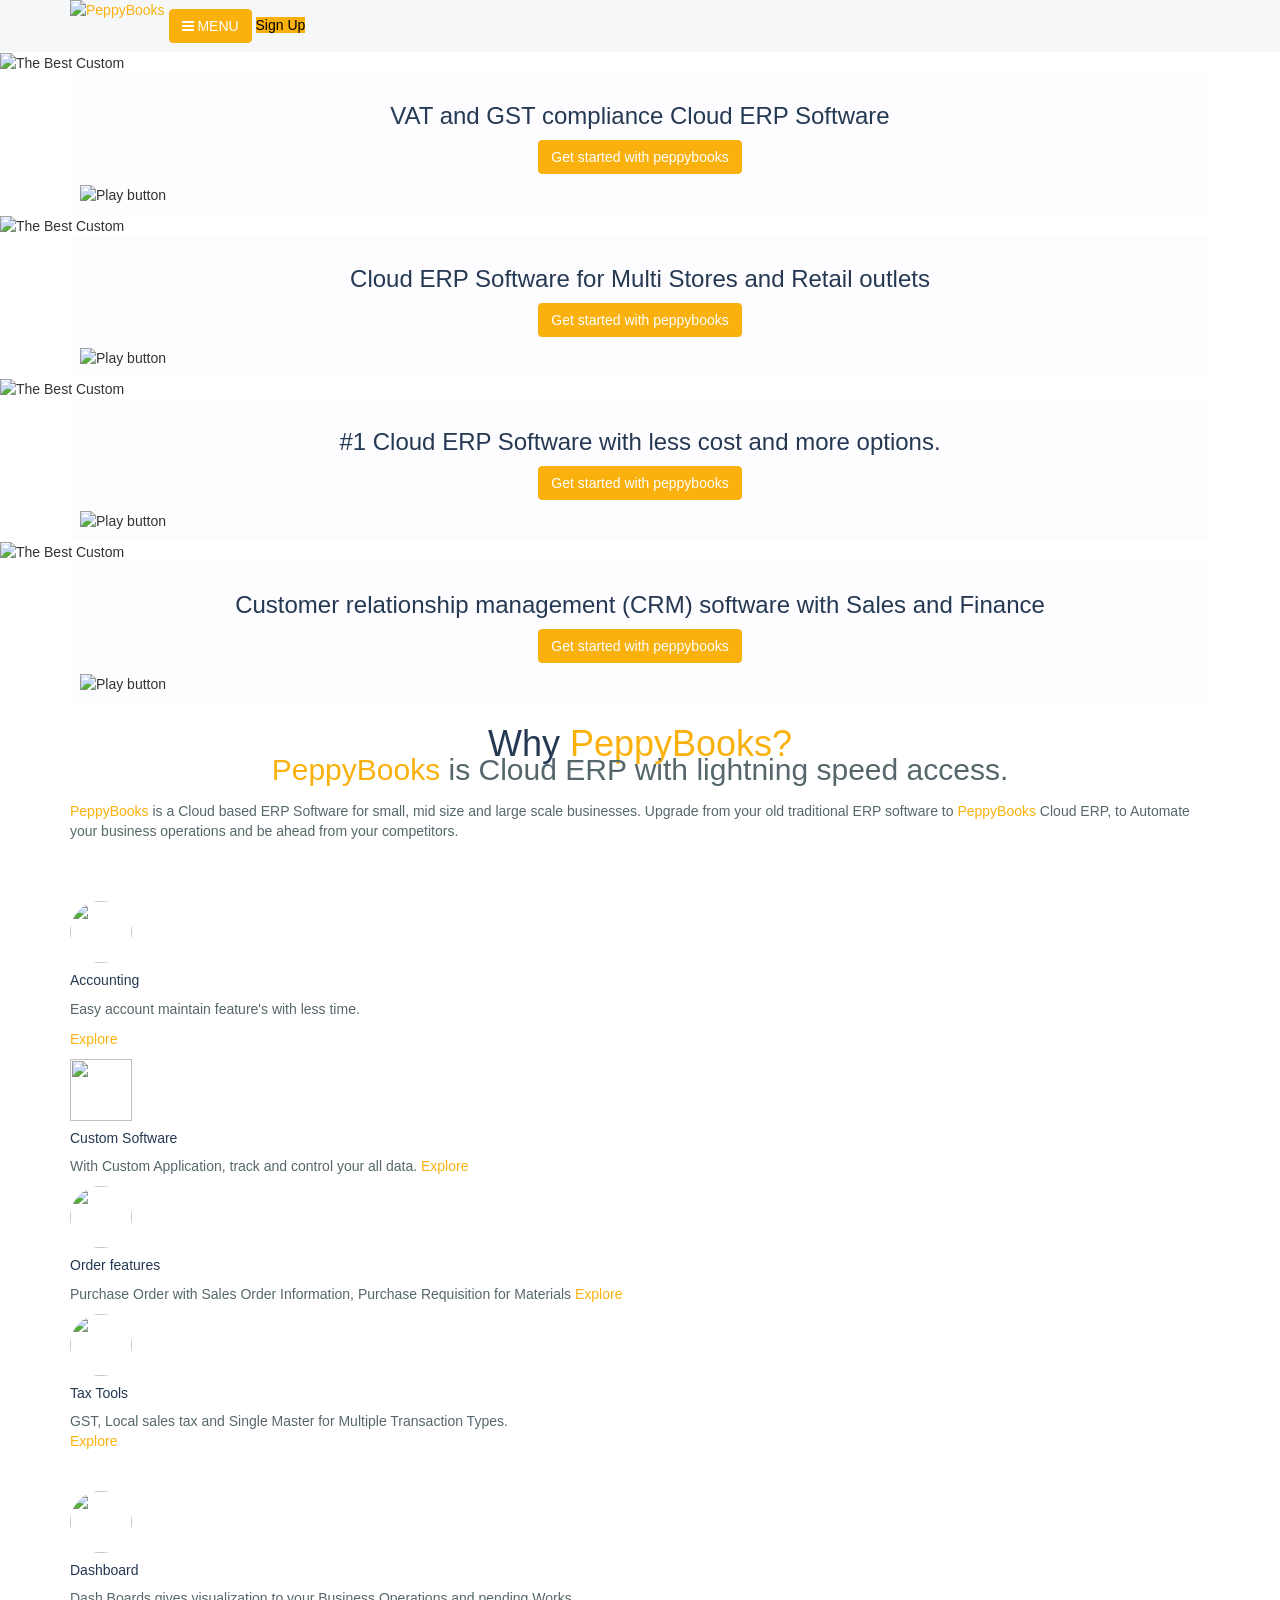
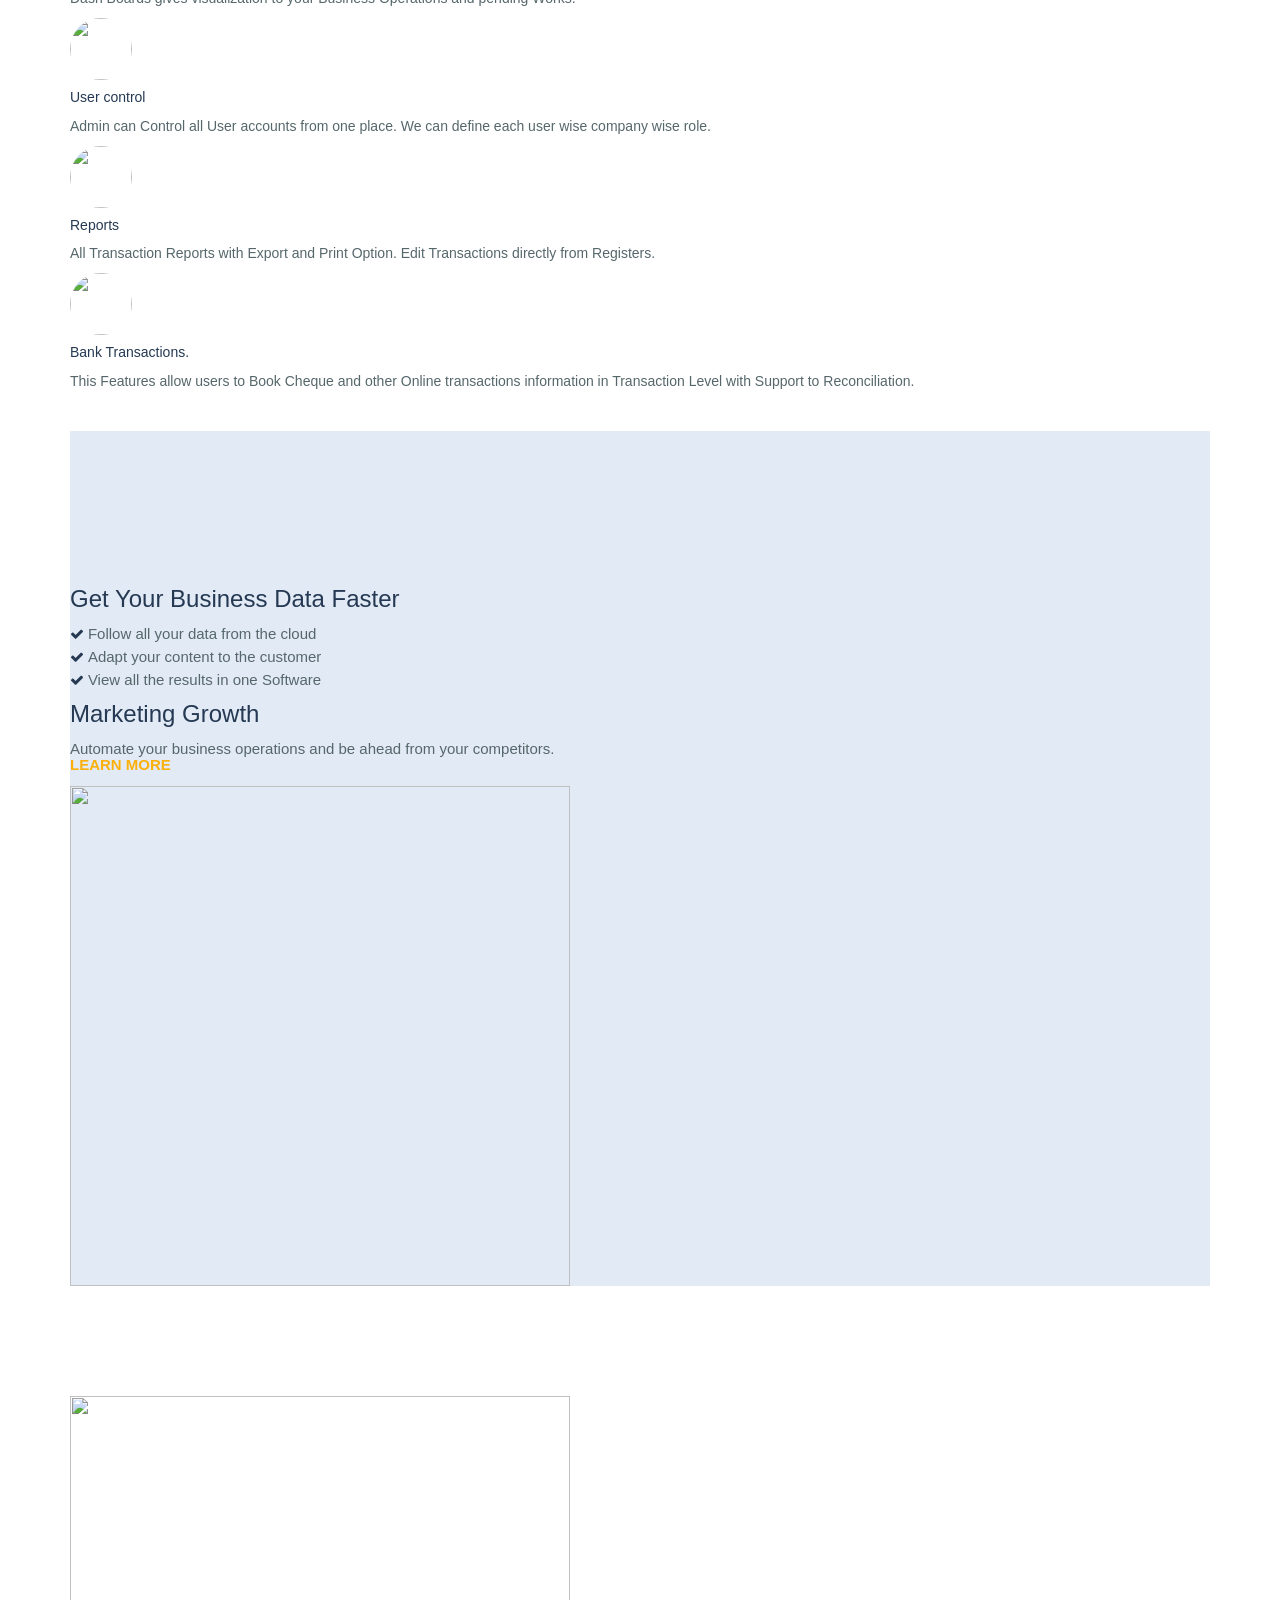
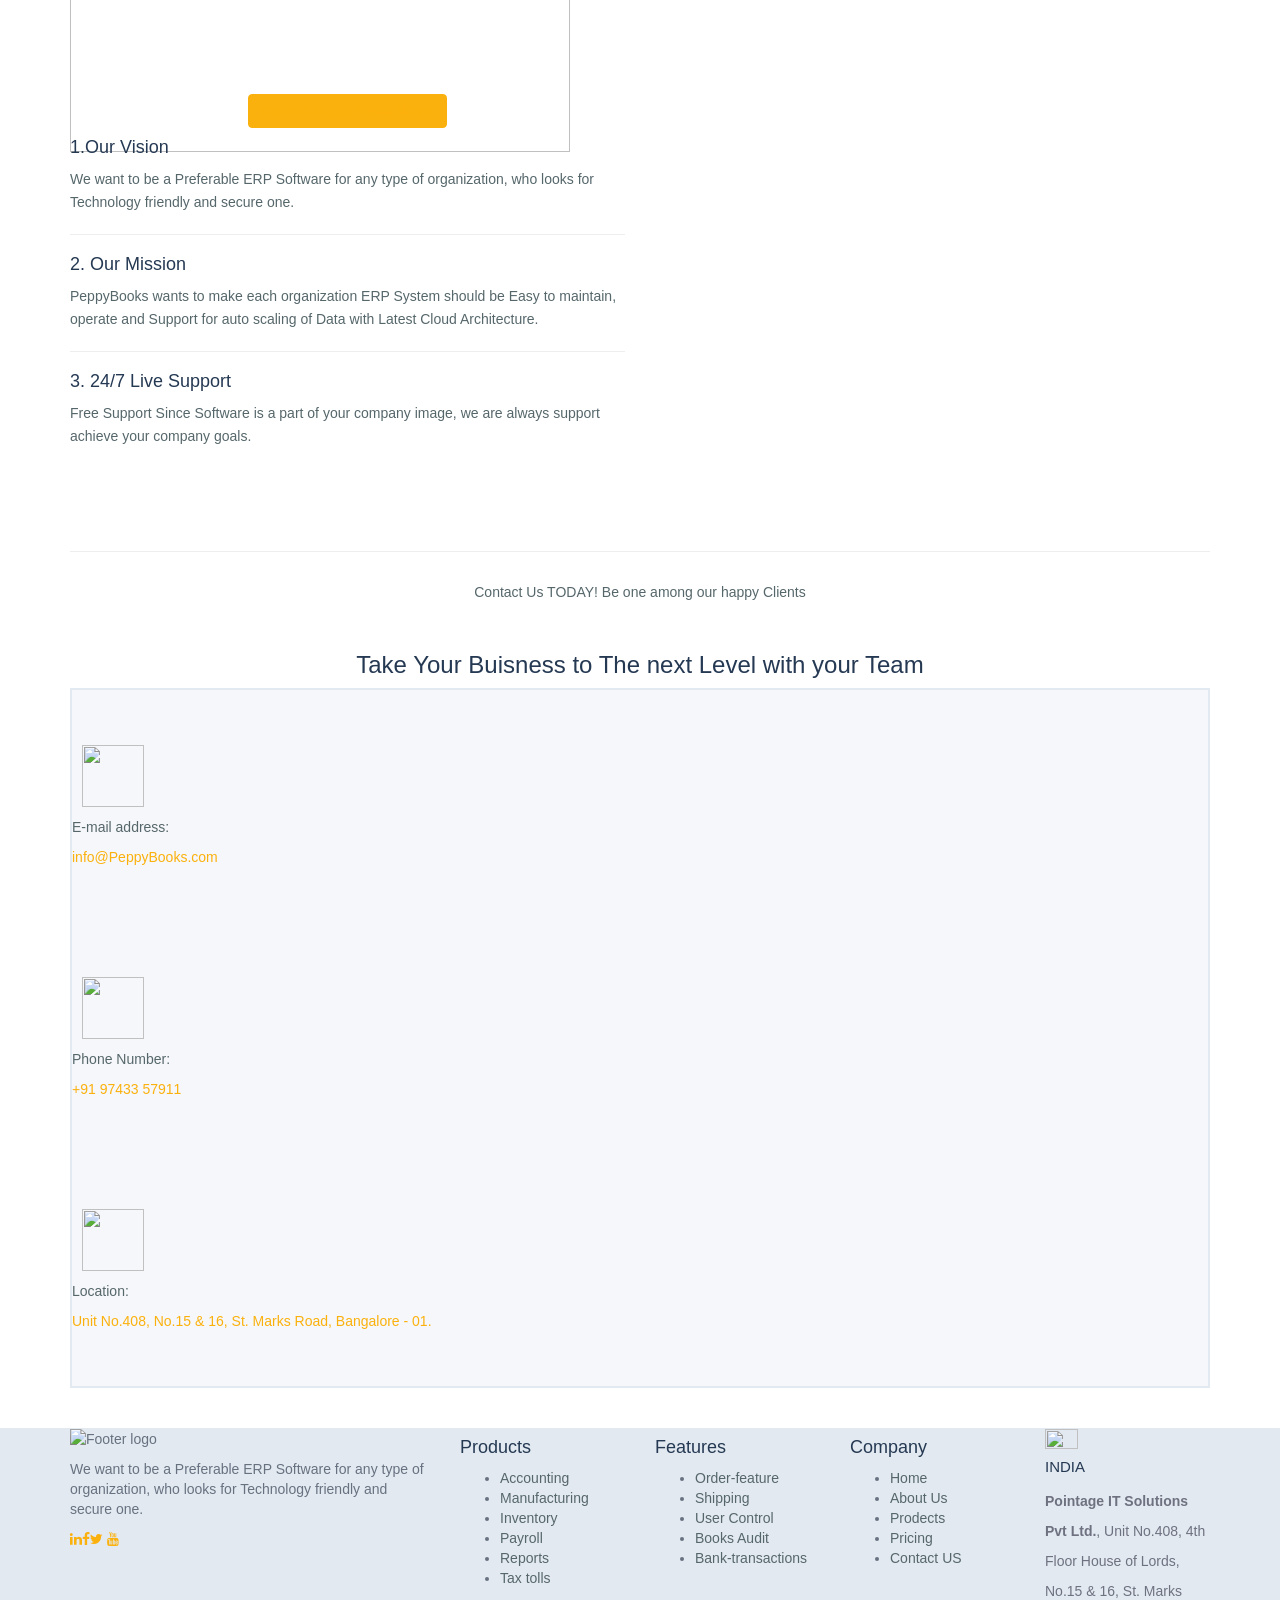
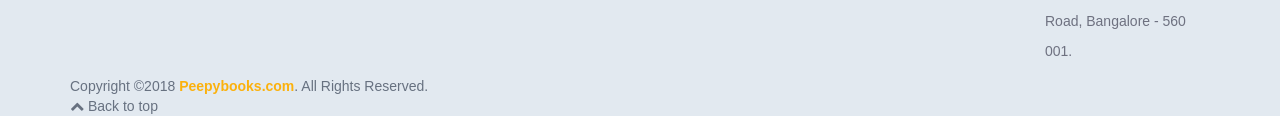
==== index.html @ 66d84907 "Add files via upload" ====
<!DOCTYPE html>
<html lang="en-US" class="no-js">
   <head>
      <meta charset="UTF-8" />
      <meta name="viewport" content="width=device-width, initial-scale=1.0" />
      <title>Cloud ERP|Online ERP</title>


  <link rel="stylesheet" href="https://maxcdn.bootstrapcdn.com/bootstrap/3.3.7/css/bootstrap.min.css">
  <script src="https://ajax.googleapis.com/ajax/libs/jquery/3.3.1/jquery.min.js"></script>
  <script src="https://maxcdn.bootstrapcdn.com/bootstrap/3.3.7/js/bootstrap.min.js"></script>
      <link rel="shortcut icon" type="image/png" href="assets/imagess/logo.png" />
      <link rel="canonical" href="index.html" />
      <link rel='stylesheet' id='siteorigin-panels-front-css' href='assets/css/front-flex737b.css?ver=2.5.15' type='text/css' media='all' />
      <link rel='stylesheet' id='woocommerce-layout-css' href='assets/css/woocommerce-layoute1e3.css?ver=3.2.4' type='text/css' media='all' />
      <link rel='stylesheet' id='woocommerce-smallscreen-css' href='assets/css/woocommerce-smallscreene1e3.css?ver=3.2.4' type='text/css' media='only screen and (max-width: 768px)' />
      <link rel='stylesheet' href='https://maxcdn.bootstrapcdn.com/font-awesome/4.7.0/css/font-awesome.min.css' type='text/css' media='all' />
      <link rel='stylesheet' id='woocommerce-general-css' href='assets/css/woocommercee1e3.css?ver=3.2.4' type='text/css' media='all' />
      <link rel='stylesheet' id='PeppyBooks-woocommerce-css' href='assets/css/woocommerce.min2fca.css?ver=1.4.0' type='text/css' media='all' />
      <link rel='stylesheet' id='PeppyBooks-theme-css' href='assets/css/theme.min2fca.css?ver=1.4.0' type='text/css' media='all' />
      <style id='PeppyBooks-theme-inline-css' type='text/css'>
         /* WP Customizer start */
         .header .featured-button {
         background-color: #fbb10d;
         }
         .header .featured-button:focus,
         .header .featured-button:hover {
         background-color: #b2b7bb;
         }
         @media (max-width: 991px) {
         .main-navigation,
         .main-navigation .dropdown-toggle {
         background: #FBB10D;
         }
         }
         @media (max-width: 991px) {
         .main-navigation a,
         .main-navigation .dropdown-toggle {
         border-color: #135aa0;
         }
         }
         @media (max-width: 991px) {
         .main-navigation a,
         .main-navigation .dropdown-toggle {
         color: #ffffff;
         }
         }
         @media (max-width: 991px) {
         .main-navigation .menu-item:focus > a,
         .main-navigation .menu-item:hover > a {
         color: #ffffff;
         }
         }
         @media (max-width: 991px) {
         .main-navigation .sub-menu a,
         .main-navigation .sub-menu .dropdown-toggle,
         .main-navigation .dropdown-toggle--open {
         background-color: #1562ae;
         }
         }
         @media (max-width: 991px) {
         .main-navigation .sub-menu a,
         .main-navigation .sub-menu .dropdown-toggle {
         border-color: #125393;
         }
         }
         @media (max-width: 991px) {
         .main-navigation .sub-menu .menu-item > a,
         .main-navigation .sub-menu .dropdown-toggle {
         color: #ffffff;
         }
         }
         @media (max-width: 991px) {
         .main-navigation .sub-menu .menu-item:hover > a,
         .main-navigation .sub-menu .menu-item:focus > a {
         color: #ffffff;
         }
         }
         @media (min-width: 992px) {
         .main-navigation a,
         .main-navigation a::before {
         color: #253953;
         }
         }
         @media (min-width: 992px) {
         .main-navigation .menu-item:focus > a,
         .main-navigation .menu-item:hover > a,
         .main-navigation > .menu-item-has-children:focus > a::before,
         .main-navigation > .menu-item-has-children:hover > a::before,
         .main-navigation > .menu-item-has-children > a:focus::before,
         .main-navigation a:focus {
         color: #FBB10D;
         }
         }
         @media (min-width: 992px) {
         .main-navigation a::after {
         background-color: #FBB10D;
         }
         }
         @media (min-width: 992px) {
         .main-navigation > .current-menu-item > a,
         .main-navigation > .current-menu-ancestor > a,
         .main-navigation > .current-menu-item:focus > a,
         .main-navigation > .current-menu-item:hover > a,
         .main-navigation > .current-menu-ancestor:focus > a,
         .main-navigation > .current-menu-ancestor:hover > a,
         .main-navigation > .menu-item-has-children.current-menu-item > a::before,
         .main-navigation > .menu-item-has-children.current-menu-ancestor > a::before {
         color: #FBB10D;
         }
         }
         @media (min-width: 992px) {
         .main-navigation > .current-menu-item > a::after {
         background-color: #FBB10D;
         }
         }
         @media (min-width: 992px) {
         .main-navigation .sub-menu a {
         background-color: #FBB10D;
         }
         }
         @media (min-width: 992px) {
         .main-navigation .sub-menu .menu-item > a:hover {
         background-color: #b2b7bb;
         }
         }
         @media (min-width: 992px) {
         .main-navigation .menu-item::after {
         border-bottom-color: #FBB10D;
         }
         }
         @media (min-width: 992px) {
         .main-navigation .sub-menu a {
         border-bottom-color: #FBB10D;
         }
         }
         @media (min-width: 992px) {
         .main-navigation .sub-menu .menu-item > a,
         .main-navigation .sub-menu .menu-item > a:hover,
         .main-navigation .sub-menu .menu-item-has-children > a::before {
         color: #ffffff;
         }
         }
         .page-header__title {
         color: #b8c1cb;
         }
         .header__container {
         background-color: #e2e9f0;
         }
         .header__container {
         background-image: url();
         }
         .header__container {
         background-repeat: repeat;
         }
         .header__container {
         background-position-x: center;
         }
         .header__container {
         background-position-y: center;
         }
         .header__container {
         background-attachment: scroll;
         }
         .header .featured-button__subtitle{color:#000;}
         .breadcrumbs {
         color: #253953;
         }
         .breadcrumbs a:focus,
         .breadcrumbs a:hover {
         color: #253953;
         }
         .breadcrumbs .current-item {
         color: #253953;
         }
         .content-area,
         icon-box__title {
         color: #56676b;
         }
         .opening-time__item--less-important {
         color: #71888d;
         }
         h1,
         h2,
         h3,
         h4,
         h5,
         h6,
         .icon-box-extended__title,
         .post-navigation__title,
         .icon-box__subtitle,
         .step__title,
         .number-counter__number,
         .pricing-package__title,
         .pricing-package__price,
         .testimonial__author,
         .accordion__panel .panel-title a.collapsed,
         .accordion__panel .panel-title a,
         .accordion .more-link,
         .page-box__title a,
         .person-profile__name,
         .person-profile__name a,
         .latest-news--more-news,
         body.woocommerce-page ul.products li.product .woocommerce-loop-product__title,
         body.woocommerce-page ul.products li.product h3,
         .woocommerce ul.products li.product .woocommerce-loop-product__title,
         .woocommerce ul.products li.product h3,
         body.woocommerce-page .entry-summary .entry-title,
         body.woocommerce-page ul.products li.product .price,
         .woocommerce ul.products li.product .price,
         body.woocommerce-page div.product p.price {
         color: #253953;
         }
         .icon-box-extended .fa,
         .pricing-package--featured .pricing-package__title,
         .page-box__title a:focus,
         .page-box__title a:hover,
         .person-profile__name a:focus,
         .person-profile__name a:hover,
         .latest-news--inline:focus .latest-news__title,
         .latest-news--inline:hover .latest-news__title,
         .latest-news--more-news:focus,
         .latest-news--more-news:hover,
         .pagination .current,
         .pagination .page-numbers:focus,
         .pagination .page-numbers:hover,
         .widget_archive a:focus,
         .widget_archive a:hover,
         .widget_archive a:hover:active,
         .widget_pages a:focus,
         .widget_pages a:hover,
         .widget_pages a:hover:active,
         .widget_categories a:focus,
         .widget_categories a:hover,
         .widget_categories a:hover:active,
         .widget_meta a:focus,
         .widget_meta a:hover,
         .widget_meta a:hover:active,
         .widget_recent_comments a:focus,
         .widget_recent_comments a:hover,
         .widget_recent_comments a:hover:active,
         .widget_recent_entries a:focus,
         .widget_recent_entries a:hover,
         .widget_recent_entries a:hover:active,
         .widget_rss a:focus,
         .widget_rss a:hover,
         .widget_rss a:hover:active,
         .widget_tag_cloud a,
         .footer-top a:focus,
         .footer-top a:hover,
         .footer-top .widget_nav_menu .menu a:focus,
         .footer-top .widget_nav_menu .menu a:hover,
         .footer-top .icon-container .fa,
         a.icon-box:focus .fa,
         a.icon-box:hover .fa,
         
         .gp-user .path1::before,
         .gp-worldwide-1 .path1::before,
         .gp-wristwatch .path1::before,
         body.woocommerce-page ul.products li.product a:hover img,
         .woocommerce ul.products li.product a:hover img,
         body.woocommerce-page .star-rating,
         .woocommerce .star-rating,
         body.woocommerce-page nav.woocommerce-pagination ul li span.current,
         body.woocommerce-page nav.woocommerce-pagination ul li a:focus,
         body.woocommerce-page nav.woocommerce-pagination ul li a:hover,
         body.woocommerce-page ul.product_list_widget .amount,
         .woocommerce.widget_shopping_cart .total .amount,
         body.woocommerce-page div.product .woocommerce-tabs ul.tabs li.active a,
         body.woocommerce-page div.product .woocommerce-tabs ul.tabs li:hover a {
         color: #FBB10D;
         }
         .footer-top .icon-container:focus .fa,
         .footer-top .icon-container:hover .fa {
         color: #FBB10D;
         }
         .page-box__title a:active:hover,
         .person-profile__name a:active:hover,
         .latest-news--more-news:active:hover,
         .footer-top a:active:hover {
         color: #115292;
         }
         .btn-primary,
         .PeppyBooks-table thead th,
         .number-counter__bar--progress,
         .number-counter__bar--progress::after,
         .pricing-package--featured .pricing-package__label,
         .widget_calendar caption,
         .search-box,
         .pagination .page-numbers::after,
         .widget_tag_cloud a:focus,
         .widget_tag_cloud a:hover,
         body.woocommerce-page .widget_price_filter .ui-slider .ui-slider-handle,
         body.woocommerce-page .widget_price_filter .ui-slider .ui-slider-range,
         body.woocommerce-page #review_form #respond input#submit,
         body.woocommerce-page div.product form.cart .button.single_add_to_cart_button,
         body.woocommerce-page .woocommerce-error a.button,
         body.woocommerce-page .woocommerce-info a.button,
         body.woocommerce-page .woocommerce-message a.button,
         .woocommerce button.button.alt:disabled,
         .woocommerce button.button.alt:disabled:hover,
         .woocommerce button.button.alt:disabled[disabled],
         .woocommerce button.button.alt:disabled[disabled]:hover,
         .woocommerce-cart .wc-proceed-to-checkout a.checkout-button,
         body.woocommerce-page #payment #place_order,
         body.woocommerce-page a.button,
         body.woocommerce-page input.button,
         body.woocommerce-page input.button.alt,
         body.woocommerce-page button.button,
         body.woocommerce-page .widget_product_search .search-field + input,
         body.woocommerce-page .widget_shopping_cart_content .buttons .checkout,
         body.woocommerce-page nav.woocommerce-pagination ul li span.current::after,
         body.woocommerce-page nav.woocommerce-pagination ul li a:focus::after,
         body.woocommerce-page nav.woocommerce-pagination ul li a:hover::after {
         background-color: #FBB10D;
         }
         .btn-primary:focus,
         .btn-primary:hover,
         .widget_tag_cloud a:active:hover,
         .woocommerce-cart .wc-proceed-to-checkout a.checkout-button:hover,
         body.woocommerce-page #payment #place_order:hover,
         body.woocommerce-page .woocommerce-error a.button:hover,
         body.woocommerce-page .woocommerce-info a.button:hover,
         body.woocommerce-page .woocommerce-message a.button:hover,
         body.woocommerce-page #review_form #respond input#submit:hover,
         .woocommerce-cart .wc-proceed-to-checkout a.checkout-button:hover,
         body.woocommerce-page div.product form.cart .button.single_add_to_cart_button:focus,
         body.woocommerce-page div.product form.cart .button.single_add_to_cart_button:hover,
         body.woocommerce-page .widget_product_search .search-field + input:hover,
         body.woocommerce-page .widget_product_search .search-field + input:focus,
         body.woocommerce-page a.add_to_cart_button:hover,
         .woocommerce a.add_to_cart_button:hover,
         body.woocommerce-page .widget_shopping_cart_content .buttons .checkout:hover,
         body.woocommerce-page a.button:hover,
         body.woocommerce-page input.button:hover,
         body.woocommerce-page input.button.alt:hover,
         body.woocommerce-page button.button:hover {
         background-color: #b2b7bb;
         }
         .btn-primary:active:hover,
         body.woocommerce-page div.product form.cart .button.single_add_to_cart_button:active:hover,
         body.woocommerce-page #payment #place_order:active:hover,
         body.woocommerce-page .woocommerce-error a.button:active:hover,
         body.woocommerce-page .woocommerce-info a.button:active:hover,
         body.woocommerce-page .woocommerce-message a.button:active:hover,
         body.woocommerce-page #review_form #respond input#submit:active:hover,
         .woocommerce-cart .wc-proceed-to-checkout a.checkout-button:active:hover,
         body.woocommerce-page a.add_to_cart_button:active:hover,
         .woocommerce a.add_to_cart_button:active:hover,
         body.woocommerce-page .widget_shopping_cart_content .buttons .checkout:active:hover {
         background-color: #115292;
         }
         .btn-primary,
         .widget_tag_cloud a,
         .widget_tag_cloud a:focus,
         .widget_tag_cloud a:hover,
         body.woocommerce-page .widget_shopping_cart_content .buttons .checkout {
         border-color: #FBB10D;
         }
         .btn-primary:focus,
         .btn-primary:hover,
         .widget_tag_cloud a:active:hover,
         body.woocommerce-page .widget_shopping_cart_content .buttons .checkout:focus,
         body.woocommerce-page .widget_shopping_cart_content .buttons .checkout:hover {
         border-color: #b2b7bb;
         }
         .btn-primary:active:hover,
         body.woocommerce-page .widget_shopping_cart_content .buttons .checkout:active:hover {
         border-color: #115292;
         }
         a,
         .page-box__more-link,
         .latest-news__more-news,
         .article-grid .article__more-link,
         .article-grid .article__container:focus .article__more-link,
         .article-grid .article__container:hover .article__more-link,
         .article__meta a:focus,
         .article__meta a:hover {
         color: #FBB10D;
         }
         a:focus,
         a:hover,
         .article__meta a:active:hover {
         color: #115292;
         }
         a:active:hover {
         color: #0b345c;
         }
         .btn-secondary {
         background-color: #FBB10D;
         }
         .btn-secondary:focus,
         .btn-secondary:hover {
         background-color: #b2b7bb;
         }
         .btn-secondary:active:hover {
         background-color: #575f6b;
         }
         .btn-secondary {
         border-color: #FBB10D;
         }
         .btn-secondary:focus,
         .btn-secondary:hover {
         border-color: #b2b7bb;
         }
         .btn-secondary:active:hover {
         border-color: #575f6b;
         }
         .btn-light,
         .btn-light:focus,
         .btn-light:hover,
         .btn-light:active:hover {
         color: #FBB10D;
         }
         .btn-light {
         background-color: #ffffff;
         }
         .btn-light:focus,
         .btn-light:hover {
         background-color: #efefef;
         }
         .btn-light:active:hover {
         background-color: #e0e0e0;
         }
         .btn-light {
         border-color: #ffffff;
         }
         .btn-light:focus,
         .btn-light:hover {
         border-color: #efefef;
         }
         .btn-light:active:hover {
         border-color: #e0e0e0;
         }
         .btn-dark {
         background-color: #FBB10D;
         }
         .btn-dark:focus,
         .btn-dark:hover {
         background-color: #B2B7BB;
         }
         .btn-dark:active:hover {
         background-color: #121c29;
         }
         .btn-dark {
         border-color: #FBB10D;
         }
         .btn-dark:focus,
         .btn-dark:hover {
         border-color: #B2B7BB;
         }
         .btn-dark:active:hover {
         border-color: #121c29;
         }
         .pt-slick-carousel__content-title {
         color: #253953;
         }
         .pt-slick-carousel__content-description {
         color: #677180;
         }
         .pt-slick-carousel__content{
            background-color:#fbfaff91;
            border-radius:5px;
            padding:10px;

         }
         body .boxed-container {
         background-image: url();
         }
         body .boxed-container {
         background-repeat: repeat;
         }
         body .boxed-container {
         background-position-x: center;
         }
         body .boxed-container {
         background-position-y: center;
         }
         body .boxed-container {
         background-attachment: scroll;
         }
         .footer {
         background-color: #e2e9f0;
         }
         .footer-top__heading {
         color: #253953;
         }
         .footer-top {
         color: #677180;
         }
         .footer-top a,
         .footer-top .widget_nav_menu .menu a {
         color: #56676b;
         }
         .footer-bottom__container {
         background-color: #e2e9f0;
         }
         .footer-bottom,
         .footer .back-to-top {
         color: #677180;
         }
         .footer-bottom a {
         color: #FBB10D;
         }
         /* WP Customizer end */
         .header__logo--image {
         padding: 0px 0px 0px 0px;
         }
      </style>
      <link rel='stylesheet' id='PeppyBooks-google-fonts-css' href='http://fonts.googleapis.com/css?family=Roboto%3A400%2C700%7CPoppins%3A700&amp;subset=latin' type='text/css' media='all' />
      <link rel='stylesheet' id='pt-pb-style-css' href='assets/css/dist/style44e1.css?ver=0.4.0' type='text/css' media='all' />
      <link rel='stylesheet' id='wp-featherlight-css' href='assets/css/wp-featherlight.min7359.css?ver=1.2.0' type='text/css' media='all' />
      <script type='text/javascript' src='assets/js/jqueryb8ff.js?ver=1.12.4'></script>
      <script type='text/javascript' src='assets/js/jquery-migrate.min330a.js?ver=1.4.1'></script>
      <script type='text/javascript' src='assets/js/modernizr.custom.20170701.js'></script>
      <link rel='https://api.w.org/' href='assets/json/index.html' />
      <link rel="EditURI" type="application/rsd+xml" title="RSD" href="xmlrpc0db0.php?rsd" />
      <link rel="wlwmanifest" type="application/wlwmanifest+xml" href="assets/wlwmanifest.xml" />
      <link rel="alternate" type="application/json+oembed" href="assets/json/oembed/1.0/embed23b3.json?url=https%3A%2F%2Fdemo.proteusthemes.com%2FPeppyBooks%2F" />
      <style type="text/css" media="all" id="siteorigin-panels-layouts-head">
         /* Layout 8 */
         #pgc-8-0-0,
         #pgc-8-1-0,
         #pgc-8-2-0,
         #pgc-8-6-0,
         #pgc-8-7-0,
         #pgc-8-9-0,
         #pgc-8-11-0,
         #pgc-8-14-0 {
         width: 100%;
         width: calc(100% - ( 0 * 30px))
         }
         #pg-8-0 {
         margin-bottom: 94px
         }
         #pg-8-1 {
         margin-bottom: 60px
         }
         #pg-8-2,
         #pg-8-11,
         #pg-8-12 {
         margin-bottom: 40px
         }
         #pgc-8-3-0,
         #pgc-8-3-1 {
         width: 50%;
         width: calc(50% - ( 0.5 * 60px))
         }
         #pg-8-3,
         #pg-8-5,
         #pg-8-7,
         #pg-8-14,
         #pl-8 .so-panel:last-child {
         margin-bottom: 0px
         }
         #pgc-8-4-0,
         #pgc-8-4-1 {
         width: 50%;
         width: calc(50% - ( 0.5 * 90px))
         }
         #pg-8-4,
         #pg-8-9,
         #pg-8-10,
         #pl-8 .so-panel {
         margin-bottom: 30px
         }
         #pgc-8-5-0,
         #pgc-8-5-1 {
         width: 50%;
         width: calc(50% - ( 0.5 * 30px))
         }
         #pg-8-6 {
         margin-bottom: 50px
         }
         #pgc-8-8-0,
         #pgc-8-8-1 {
         width: 50%;
         width: calc(50% - ( 0.5 * 45px))
         }
         #pg-8-8 {
         margin-bottom: 101px
         }
         #pgc-8-10-0,
         #pgc-8-10-1,
         #pgc-8-10-2 {
         width: 33.3333%;
         width: calc(33.3333% - ( 0.66666666666667 * 30px))
         }
         #pgc-8-12-0,
         #pgc-8-12-1,
         #pgc-8-12-2 {
         width: 33.3333%;
         width: calc(33.3333% - ( 0.66666666666667 * 0px))
         }
         #pgc-8-13-0 {
         width: 46.3742%;
         width: calc(46.3742% - ( 0.53625815808557 * 60px))
         }
         #pgc-8-13-1 {
         width: 53.6258%;
         width: calc(53.6258% - ( 0.46374184191443 * 60px))
         }
         #pg-8-13 {
         margin-bottom: 105px
         }
         #pg-8-0> .panel-row-style {
         background-color: #FBB10D;
         padding: 22px 0px 22px 0px;
         margin-top: -5rem
         }
         #pg-8-0.panel-no-style,
         #pg-8-0.panel-has-style > .panel-row-style,
         #pg-8-1.panel-no-style,
         #pg-8-1.panel-has-style > .panel-row-style,
         #pg-8-2.panel-no-style,
         #pg-8-2.panel-has-style > .panel-row-style,
         #pg-8-3.panel-no-style,
         #pg-8-3.panel-has-style > .panel-row-style,
         #pg-8-4.panel-no-style,
         #pg-8-4.panel-has-style > .panel-row-style,
         #pg-8-5.panel-no-style,
         #pg-8-5.panel-has-style > .panel-row-style,
         #pg-8-6.panel-no-style,
         #pg-8-6.panel-has-style > .panel-row-style,
         #pg-8-7.panel-no-style,
         #pg-8-7.panel-has-style > .panel-row-style,
         #pg-8-8.panel-no-style,
         #pg-8-8.panel-has-style > .panel-row-style,
         #pg-8-9.panel-no-style,
         #pg-8-9.panel-has-style > .panel-row-style,
         #pg-8-10.panel-no-style,
         #pg-8-10.panel-has-style > .panel-row-style,
         #pg-8-11.panel-no-style,
         #pg-8-11.panel-has-style > .panel-row-style,
         #pg-8-12.panel-no-style,
         #pg-8-12.panel-has-style > .panel-row-style,
         #pg-8-14.panel-no-style,
         #pg-8-14.panel-has-style > .panel-row-style {
         -webkit-align-items: flex-start;
         align-items: flex-start
         }
         #panel-8-0-0-0 a {
         color: #c9d2e5
         }
         #panel-8-1-0-1> .panel-widget-style,
         #panel-8-14-0-1> .panel-widget-style {
         margin-top: -45px
         }
         #pg-8-3> .panel-row-style {
         background-color: #e2eaf5;
         background-image: url(assets/images/09/background3-min.png);
         background-position: center center;
         background-repeat: no-repeat;
         padding: 105px 0px 0px 0px
         }
         #panel-8-3-0-0> .panel-widget-style {
         padding: 30px 0px 0px 0px
         }
         #pg-8-4> .panel-row-style {
         background-image: url(assets/images/09/background2-min.jpg);
         background-position: center center;
         background-repeat: no-repeat;
         padding: 120px 0px 90px 0px;
         background-size: cover
         }
         #panel-8-4-1-1> .panel-widget-style {
         margin-top: -20px
         }
         #pg-8-5> .panel-row-style {
         background-image: url(assets/images/08/backgorund4-min.png);
         background-position: center center;
         background-repeat: no-repeat;
         padding: 90px 0px 73px 0px
         }
         #panel-8-5-0-1> .panel-widget-style {
         margin-top: -88px
         }
         #pg-8-7> .panel-row-style {
         background-color: #FBB10D;
         padding: 90px 0px 0px 0px
         }
         #panel-8-7-0-0> .panel-widget-style {
         padding: 0px 0px 0px 0px
         }
         #pg-8-8> .panel-row-style {
         background-color: #FBB10D;
         padding: 15px 0px 120px 0px
         }
         #panel-8-8-0-1> .panel-widget-style {
         margin-top: 115px
         }
         #panel-8-8-1-1> .panel-widget-style {
         margin-top: -30px
         }
         #pg-8-12> .panel-row-style {
         background-color: #f5f7fa;
         border: 1px solid #e2e9f0;
         border-width: 2px
         }
         #panel-8-12-0-0> .panel-widget-style,
         #panel-8-12-1-0> .panel-widget-style,
         #panel-8-12-2-0> .panel-widget-style {
         padding: 45px 0px 45px 0px
         }
         #pg-8-13> .panel-row-style {
         background-color: #ffffff;
         padding: 15px 0px 0px 90px;
         box-shadow: 0 2px 6px rgba(0, 0, 0, .1), 0 2px 40px rgba(0, 0, 0, .15)
         }
         #pg-8-13.panel-no-style,
         #pg-8-13.panel-has-style > .panel-row-style {
         -webkit-align-items: flex-end;
         align-items: flex-end
         }
         #panel-8-13-0-1> .panel-widget-style {
         padding: 0px 0px 0px 0px;
         margin-top: -60px
         }
         #panel-8-13-0-2> .panel-widget-style {
         padding: 0px 0px 60px 0px
         }
         #panel-8-13-1-0> .panel-widget-style {
         padding: 0px 0px 0px 0px;
         margin-bottom: -1.95rem
         }
         #pg-8-14> .panel-row-style {
         margin-bottom: -2.75rem
         }
         #panel-8-14-0-2> .panel-widget-style {
         margin-top: -30px
         }
         @media (max-width:991px) {
         #pg-8-0.panel-no-style,
         #pg-8-0.panel-has-style > .panel-row-style,
         #pg-8-1.panel-no-style,
         #pg-8-1.panel-has-style > .panel-row-style,
         #pg-8-2.panel-no-style,
         #pg-8-2.panel-has-style > .panel-row-style,
         #pg-8-3.panel-no-style,
         #pg-8-3.panel-has-style > .panel-row-style,
         #pg-8-4.panel-no-style,
         #pg-8-4.panel-has-style > .panel-row-style,
         #pg-8-5.panel-no-style,
         #pg-8-5.panel-has-style > .panel-row-style,
         #pg-8-6.panel-no-style,
         #pg-8-6.panel-has-style > .panel-row-style,
         #pg-8-7.panel-no-style,
         #pg-8-7.panel-has-style > .panel-row-style,
         #pg-8-8.panel-no-style,
         #pg-8-8.panel-has-style > .panel-row-style,
         #pg-8-9.panel-no-style,
         #pg-8-9.panel-has-style > .panel-row-style,
         #pg-8-10.panel-no-style,
         #pg-8-10.panel-has-style > .panel-row-style,
         #pg-8-11.panel-no-style,
         #pg-8-11.panel-has-style > .panel-row-style,
         #pg-8-12.panel-no-style,
         #pg-8-12.panel-has-style > .panel-row-style,
         #pg-8-13.panel-no-style,
         #pg-8-13.panel-has-style > .panel-row-style,
         #pg-8-14.panel-no-style,
         #pg-8-14.panel-has-style > .panel-row-style {
         -webkit-flex-direction: column;
         -ms-flex-direction: column;
         flex-direction: column
         }
         #pg-8-0 .panel-grid-cell,
         #pg-8-1 .panel-grid-cell,
         #pg-8-2 .panel-grid-cell,
         #pg-8-3 .panel-grid-cell,
         #pg-8-4 .panel-grid-cell,
         #pg-8-5 .panel-grid-cell,
         #pg-8-6 .panel-grid-cell,
         #pg-8-7 .panel-grid-cell,
         #pg-8-8 .panel-grid-cell,
         #pg-8-9 .panel-grid-cell,
         #pg-8-10 .panel-grid-cell,
         #pg-8-11 .panel-grid-cell,
         #pg-8-12 .panel-grid-cell,
         #pg-8-13 .panel-grid-cell,
         #pg-8-14 .panel-grid-cell {
         margin-right: 0
         }
         #pg-8-0 .panel-grid-cell,
         #pg-8-1 .panel-grid-cell,
         #pg-8-2 .panel-grid-cell,
         #pg-8-3 .panel-grid-cell,
         #pg-8-4 .panel-grid-cell,
         #pg-8-5 .panel-grid-cell,
         #pg-8-6 .panel-grid-cell,
         #pg-8-7 .panel-grid-cell,
         #pg-8-8 .panel-grid-cell,
         #pg-8-9 .panel-grid-cell,
         #pg-8-10 .panel-grid-cell,
         #pg-8-11 .panel-grid-cell,
         #pg-8-12 .panel-grid-cell,
         #pg-8-13 .panel-grid-cell,
         #pg-8-14 .panel-grid-cell {
         width: 100%
         }
         #pgc-8-3-0,
         #pgc-8-4-0,
         #pgc-8-5-0,
         #pgc-8-8-0,
         #pgc-8-10-0,
         #pgc-8-10-1,
         #pgc-8-12-0,
         #pgc-8-12-1,
         #pgc-8-13-0 {
         margin-bottom: 30px
         }
         #pl-8 .panel-grid-cell {
         padding: 0
         }
         #pl-8 .panel-grid .panel-grid-cell-empty {
         display: none
         }
         #pl-8 .panel-grid .panel-grid-cell-mobile-last {
         margin-bottom: 0px
         }
         #panel-8-3-0-0> .panel-widget-style,
         #panel-8-12-0-0> .panel-widget-style,
         #panel-8-12-1-0> .panel-widget-style,
         #panel-8-12-2-0> .panel-widget-style {
         padding: 0px 0px 0px 0px
         }
         #pg-8-7> .panel-row-style {
         padding: 90px 0px 0px 0px
         }
         #pg-8-12> .panel-row-style {
         padding: 30px 0px 30px 0px
         }
         #pg-8-13> .panel-row-style {
         padding: 55px 45px 70px 45px
         }
         }
         #footer_city{
         font-size: 15px;
         text-align: left;
         }
         #footer_address{
         line-height: 30px;
         color: #6E7180;}
         .header__inner-container{
         background-color: #fbfbfbc4;
         }
      </style>
   </head>
   <body class="home page-template page-template-template-front-page-slider page-template-template-front-page-slider-php page page-id-8 siteorigin-panels siteorigin-panels-before-js siteorigin-panels-home wp-featherlight-captions PeppyBooks-pt pt-pb-loaded">
      <div class="boxed-container">
         <header class="header__container">
            <div class="header__inner-container">
               <div class="container">
                  <div class="header">
                     <a class="header__logo  header__logo--image" href="index.html">
                     <img src="assets/imagess/logo.png" alt="PeppyBooks" class="img-fluid" width="245" height="100" style="padding-bottom: 32px;" />
                     </a>
                     <button class="btn  btn-primary  header__navbar-toggler  d-lg-none  js-sticky-mobile-option" type="button" data-toggle="collapse" data-target="#PeppyBooks-main-navigation" aria-controls="PeppyBooks-main-navigation" aria-expanded="false" aria-label="Toggle navigation"><i class="fa  fa-bars  hamburger"></i> <span>MENU</span></button>
                     <nav class="header__main-navigation  collapse  js-sticky-desktop-option" id="PeppyBooks-main-navigation" aria-label="Quick Links">
                        <ul id="menu-main-menu" class="main-navigation  js-main-nav  js-dropdown" role="menubar">
                           <li id="menu-item-24" class="menu-item menu-item-type-post_type menu-item-object-page menu-item-home current-menu-item page_item page-item-8 current_page_item menu-item-24"><a href="index.html">Home</a></li>
                           <li id="menu-item-21" class="menu-item menu-item-type-post_type menu-item-object-page menu-item-21"><a href="about.html">About Us</a></li>
                           <li id="menu-item-22" class="menu-item menu-item-type-post_type menu-item-object-page menu-item-22"><a href="projects.html">Prodects</a></li>
                           <li id="menu-item-25" class="menu-item menu-item-type-post_type menu-item-object-page menu-item-25"><a href="pricing.html">Pricing</a></li>
                           <li id="menu-item-23" class="menu-item menu-item-type-post_type menu-item-object-page menu-item-23"><a href="contact.html">Contact Us</a></li>
                        </ul>
                     </nav>
                     <a class="header__featured-button  featured-button" href="tel:%+91 80421-11408" target="_self">
                     <span class="featured-button__subtitle">Sign Up</span>
                    
                     </a>
                  </div>
               </div>
            </div>
            <div class="container"></div>
         </header>
         <div class="pt-slick-carousel">
            <div class="pt-slick-carousel__slides  js-pt-slick-carousel-initialize-slides  pt-slick-carousel__slides--with-captions" data-slick='{"autoplay":true,"autoplaySpeed":5000,"fade":false,"dots":false,"arrows":true,"adaptiveHeight":false,"speed":600,"prevArrow":"<button type=\"button\" class=\"slick-prev  slick-arrow\"><span class=\"screen-reader-text\">Previous<\/span><i class=\"fa fa-chevron-left\" aria-hidden=\"true\"><\/i><\/button>","nextArrow":"<button type=\"button\" class=\"slick-next  slick-arrow\"><span class=\"screen-reader-text\">Next<\/span><i class=\"fa fa-chevron-right\" aria-hidden=\"true\"><\/i><\/button>","appendArrows":".js-pt-slick-carousel-navigation","appendDots":".js-pt-slick-carousel-navigation","responsive":[{"breakpoint":992,"settings":{"dots":false,"appendArrows":".js-pt-slick-carousel-initialize-slides"}}]}'>
                 <div class="carousel-item">
                  <img src="assets/images/banner4.jpg" sizes="100vw" alt="The Best Custom" class="carousel-item__slide-image">
                  <div class="container">
				  
                     <div class="pt-slick-carousel__content  js-pt-slick-carousel-captions">
                        <h3 class=""  align="center">VAT and GST compliance Cloud ERP Software
                        </h3>
                        <div class=""  align="center">
                         
                           <p><a class="btn  btn-primary" href="contact.html" target="_self"> Get started with peppybooks</a>
                           </p>
                        </div>
                        <img class="carousel-item__video-play-button js-pt-slick-carousel-video-play-icon" src="assets/images/play_icon.svg" alt="Play button">
                     </div>
				
                  </div>
               </div>
                <div class="carousel-item">
                  <img src="assets/images/banner2.jpg" sizes="100vw" alt="The Best Custom" class="carousel-item__slide-image">
                  <div class="container">
				  
                     <div class="pt-slick-carousel__content  js-pt-slick-carousel-captions">
                        <h3 class=""  align="center">Cloud ERP Software for Multi Stores and Retail outlets
                        </h3>
                        <div class=""  align="center">
                         
                           <p><a class="btn  btn-primary" href="contact.html" target="_self"> Get started with peppybooks</a>
                           </p>
                        </div>
                        <img class="carousel-item__video-play-button js-pt-slick-carousel-video-play-icon" src="assets/images/play_icon.svg" alt="Play button">
                     </div>
				
                  </div>
               </div>
           
        
               <div class="carousel-item">
                  <img src="assets/images/banner5.jpg" sizes="100vw" alt="The Best Custom" class="carousel-item__slide-image">
                  <div class="container">
				  
                     <div class="pt-slick-carousel__content  js-pt-slick-carousel-captions">
                        <h3 class=""  align="center">#1 Cloud ERP Software with less cost and more options.
                        </h3>
                        <div class=""  align="center">
                         
                           <p><a class="btn  btn-primary" href="contact.html" target="_self"> Get started with peppybooks</a>
                           </p>
                        </div>
                        <img class="carousel-item__video-play-button js-pt-slick-carousel-video-play-icon" src="assets/images/play_icon.svg" alt="Play button">
                     </div>
				
                  </div>
               </div>
              <div class="carousel-item">
                  <img src="assets/images/banner6.jpg" sizes="100vw" alt="The Best Custom" class="carousel-item__slide-image">
                  <div class="container">
				  
                     <div class="pt-slick-carousel__content  js-pt-slick-carousel-captions">
                        <h3 class=""  align="center">
Customer relationship management (CRM) software with Sales and Finance
                        </h3>
                        <div class=""  align="center">
                         
                           <p><a class="btn  btn-primary" href="contact.html" target="_self"> Get started with peppybooks</a>
                           </p>
                        </div>
                        <img class="carousel-item__video-play-button js-pt-slick-carousel-video-play-icon" src="assets/images/play_icon.svg" alt="Play button">
                     </div>
				
                  </div>
               </div>
        
            </div>
            <div class="pt-slick-carousel__navigation-container">
               <div class="pt-slick-carousel__navigation  js-pt-slick-carousel-navigation"></div>
            </div>
         </div>
         <div id="primary" class="content-area  container" role="main">
            <div class="article__content">
               <div id="pl-8" class="panel-layout">
                
                  <div id="pg-8-1" class="panel-grid panel-no-style">
                     <div id="pgc-8-1-0" class="panel-grid-cell">
                        <div id="panel-8-1-0-0" class="so-panel widget widget_sow-editor panel-first-child" data-index="1">
                           <div class="so-widget-sow-editor so-widget-sow-editor-base">
                              <div class="siteorigin-widget-tinymce textwidget">
                                 <h1 style="text-align: center">Why <span style="color:#FBB10D"> PeppyBooks?</span>
                                 </h1>
                              </div>
                           </div>
                        </div>
                        <div id="panel-8-1-0-1" class="so-panel widget widget_sow-editor panel-last-child" data-index="2">
                           <div class="panel-widget-style panel-widget-style-for-8-1-0-1">
                              <div class="so-widget-sow-editor so-widget-sow-editor-base">
                                 <div class="siteorigin-widget-tinymce textwidget">
                                    <p style="text-align: center; font-size: 30px;"><span style="color:#FBB10D"> PeppyBooks</span> is Cloud ERP with lightning speed access.</p>
                                    <p><span style="color:#FBB10D"> PeppyBooks</span> is a Cloud based ERP Software for small, mid size and large scale businesses. Upgrade from your old traditional ERP software to <span style="color:#FBB10D"> PeppyBooks</span> Cloud ERP, to Automate your business operations and be ahead from your competitors.</p>
                                 </div>
                              </div>
                           </div>
                        </div>
                     </div>
                  </div>
                  <div id="pg-8-2" class="panel-grid panel-no-style">
                     <div id="pgc-8-2-0" class="panel-grid-cell">
                        <div id="panel-8-2-0-0" class="so-panel widget widget_pw_steps widget-steps panel-first-child panel-last-child" data-index="3">
                           <div class="steps">
                              <div class="step">
                                 <img src="assets/imagess/icons/image01.jpg" style="width:62px;height:62px; border-radius:50%;">
                                 <p class="h5  step__title">
                                    Accounting
                                 </p>
                                 <p class="step__content">
								 Easy account maintain feature's with less time. <p><a  href="#"> Explore</a> 
                                 </p>
                              </div>
                              <div class="step">
                                 <img src="assets/images/10/custom.png" style="width:62px;height:62px;">
                                 <p class="h5  step__title">
                                    Custom Software 
                                 </p>
                                 <p class="step__content">
                                    With Custom Application, track and control your all data. <a  href="#"> Explore</a>
                                 </p>
                              </div>
                              <div class="step">
                                 <img src="assets/imagess/icons/image012.jpg" style="width:62px;height:62px; border-radius:50%;">
                                 <p class="h5  step__title">
                                   Order features
                                 </p>
                                 <p class="step__content">
                                    Purchase Order with Sales Order Information, Purchase Requisition for Materials<a  href="#"> Explore</a>
                                 </p>
                              </div>
                             <div class="step">
                                 <img src="assets/imagess/icons/image015.jpg" style="width:62px;height:62px; border-radius:50%;">
                                 <p class="h5  step__title">
                                   Tax Tools
                                 </p>
                                 <p class="step__content">
                                   GST, Local sales tax and Single Master for Multiple Transaction Types. <br><a  href="#"> Explore</a>
                                 </p>
                              </div>
                           </div>
                        </div>
                     </div>
                  </div>
				         <div id="pg-8-2" class="panel-grid panel-no-style">
                     <div id="pgc-8-2-0" class="panel-grid-cell">
                        <div id="panel-8-2-0-0" class="so-panel widget widget_pw_steps widget-steps panel-first-child panel-last-child" data-index="3">
                           <div class="steps">
                              <div class="step">
                                 <img src="assets/images/10/digital.png" style="width:62px;height:62px; border-radius:50%;">
                                 <p class="h5  step__title">
                                   Dashboard
                                 </p>
                                 <p class="step__content">
							Dash Boards gives visualization to your Business Operations and pending Works. 
                                 </p>
                              </div>
                              <div class="step">
                                 <img src="assets/imagess/icons/image020.jpg" style="width:62px;height:62px; border-radius:50%;">
                                 <p class="h5  step__title">
                                   User control
                                 </p>
                                 <p class="step__content">
                                    Admin can Control all User accounts from one place. We can define each user wise company wise role.
                                 </p>
                              </div>
                              <div class="step">
                                 <img src="assets/imagess/icons/image016.jpg" style="width:62px;height:62px; border-radius:50%;">
                                 <p class="h5  step__title">
                              Reports
                                 </p>
                                 <p class="step__content">
                                   All Transaction Reports with Export and Print Option. Edit Transactions directly from Registers.
                                 </p>
                              </div>
                              <div class="step">
                                 <img src="assets/imagess/icons/image018.jpg" style="width:62px;height:62px; border-radius:50%;">
                                 <p class="h5  step__title">
                               Bank Transactions.
                                 </p>
                                 <p class="step__content">
                                   This Features allow users to Book Cheque and other Online transactions information in Transaction Level with Support to Reconciliation.
                                 </p>
                              </div>
                           </div>
                        </div>
                     </div>
                  </div>
                  <div id="pg-8-3" class="panel-grid panel-has-style">
                     <div class="siteorigin-panels-stretch panel-row-style panel-row-style-for-8-3" data-stretch-type="full">
                        <div id="pgc-8-3-0" class="panel-grid-cell">
                           <div id="panel-8-3-0-0" class="so-panel widget widget_sow-editor panel-first-child panel-last-child" data-index="4">
                              <div class="panel-widget-style panel-widget-style-for-8-3-0-0">
                                 <div class="so-widget-sow-editor so-widget-sow-editor-base">
                                    <div class="siteorigin-widget-tinymce textwidget">
                                       <h3>Get Your Business Data Faster</h3>
                                       <p style="color: ##253953"><span style="color: #253953"><span class="icon-container"><span class="fa  fa-check" style="color:;"></span></span>
                                          </span> <span style="font-size: 15px;line-height: 23px">Follow all your data from the cloud<br />
                                          </span><span style="color: #253953"><span class="icon-container"><span class="fa  fa-check" style="color:;"></span></span>
                                          </span> <span style="font-size: 15px;line-height: 23px">Adapt your content to the customer<br />
                                          </span><span style="color: #253953"><span class="icon-container"><span class="fa  fa-check" style="color:;"></span></span>
                                          </span> <span style="font-size: 15px;line-height: 23px">View all the results in one Software </span>
                                       </p>
                                       <h3 style="margin-top: 8px">Marketing Growth</h3>
                                       <p style="font-size: 15px;line-height: 23px">Automate your business operations and be ahead from your competitors.</p>
                                       <p style="font-size: 15px;line-height: 23px;margin-top: -17px"><strong><a style="font-size: 15px" href="index.html">LEARN MORE</a></strong></p>
                                    </div>
                                 </div>
                              </div>
                           </div>
                        </div>
                        <div id="pgc-8-3-1" class="panel-grid-cell">
                           <div id="panel-8-3-1-0" class="so-panel widget widget_sow-editor panel-first-child panel-last-child" data-index="5">
                              <div class="so-widget-sow-editor so-widget-sow-editor-base">
                                 <div class="siteorigin-widget-tinymce textwidget">
                                    <p><img class="wp-image-178 size-full aligncenter" src="assets/images/08/photo24-min.png"  alt="" width="500" height="500" />
                                    </p>
                                 </div>
                              </div>
                           </div>
                        </div>
                     </div>
                  </div>

            
                  <div id="pg-8-5" class="panel-grid panel-has-style">
                     <div class="siteorigin-panels-stretch panel-row-style panel-row-style-for-8-5" data-stretch-type="full">
                        <div id="pgc-8-5-0" class="panel-grid-cell">
                           <div id="panel-8-5-0-0" class="so-panel widget widget_sow-editor panel-first-child" data-index="9">
                              <div class="so-widget-sow-editor so-widget-sow-editor-base">
                                 <div class="siteorigin-widget-tinymce textwidget">
                                    <p style="text-align: center;">
                                    <p><img class="aligncenter wp-image-204 size-full" src="assets/images/08/photo25.png"  alt="" width="500" height="356" data-lazy-sizes="(max-width: 500px) 100vw, 500px" />
                                    </p>
                                 </div>
                              </div>
                           </div>
                           <div id="panel-8-5-0-1" class="so-panel widget widget_sow-editor panel-last-child" data-index="10">
                              <div class="panel-widget-style panel-widget-style-for-8-5-0-1">
                                 <div class="so-widget-sow-editor so-widget-sow-editor-base">
                                    <div class="siteorigin-widget-tinymce textwidget">
                                       <p style="text-align: center"><a class="btn  btn-secondary" href="Contact.html" target="_self"> Contact PeppyBooks NOW!</a></p>
                                    </div>
                                 </div>
                              </div>
                           </div>
                        </div>
                        <div id="pgc-8-5-1" class="panel-grid-cell">
                           <div id="panel-8-5-1-0" class="so-panel widget widget_sow-editor panel-first-child panel-last-child" data-index="11">
                              <div class="so-widget-sow-editor so-widget-sow-editor-base">
                                 <div class="siteorigin-widget-tinymce textwidget">
                                    <h4>1.Our Vision</h4>
                                    <p style="font-size: 14px;line-height: 23px">We want to be a Preferable ERP Software for any type of organization, who looks for Technology friendly and secure one.
                                    </p>
                                    <hr />
                                    <h4>2. Our Mission</h4>
                                    <p style="font-size: 14px;line-height: 23px">PeppyBooks wants to make each organization ERP System should be Easy to maintain, operate and Support for auto scaling of Data with Latest Cloud Architecture.
                                    </p>
                                    <hr />
                                    <h4>3. 24/7 Live Support</h4>
                                    <p style="font-size: 14px;line-height: 23px">Free Support Since Software is a part of your company image, we are always support achieve your company goals.
                                    </p>
                                 </div>
                              </div>
                           </div>
                        </div>
                     </div>
                  </div>

                  <div id="pg-8-6" class="panel-grid panel-no-style">
                     <div id="pgc-8-6-0" class="panel-grid-cell">
                        <div id="panel-8-6-0-0" class="so-panel widget widget_sow-editor panel-first-child" data-index="12">
                           <div class="so-widget-sow-editor so-widget-sow-editor-base">
                              <div class="siteorigin-widget-tinymce textwidget">
                                 <hr />
                              </div>
                           </div>
                        </div>
                        <div id="panel-8-6-0-1" class="so-panel widget widget_sow-editor panel-last-child" data-index="13">
                           <div class="so-widget-sow-editor so-widget-sow-editor-base">
                              <div class="siteorigin-widget-tinymce textwidget">
                                 <p style="text-align: center">Contact Us TODAY! Be one among our happy Clients</p>
                              </div>
                           </div>
                        </div>
                     </div>
                  </div>
                  <div id="pgc-14-8-0" class="panel-grid-cell">
                     <div id="panel-14-8-0-0" class="so-panel widget widget_sow-editor panel-first-child panel-last-child" data-index="24">
                        <div class="panel-widget-style panel-widget-style-for-14-8-0-0">
                           <div class="so-widget-sow-editor so-widget-sow-editor-base">
                              <div class="siteorigin-widget-tinymce textwidget">
                                 <h3 style="text-align: center"><span>Take Your Buisness to The next Level with your Team</span></h3>
                              </div>
                           </div>
                        </div>
                     </div>
                  </div>
                  <div id="pg-8-12" class="panel-grid panel-has-style">
                     <div class="row-with-vertical-lines siteorigin-panels-stretch panel-row-style panel-row-style-for-8-12" data-stretch-type="full">
                        <div id="pgc-8-12-0" class="panel-grid-cell">
                           <div id="panel-8-12-0-0" class="so-panel widget widget_pw_icon_box widget-icon-box panel-first-child panel-last-child" data-index="24">
                              <div class="panel-widget-style panel-widget-style-for-8-12-0-0">
                                 <div class="icon-box">
                                    <img src="assets/images/10/mail.png" style="width:62px;height:62px; margin:10px;">
                                    <div class="icon-box__content">
                                       <p class="icon-box__title">E-mail address:</p>
                                       <p class="icon-box__subtitle"><a href="https://demo.PeppyBooks.com" class="__cf_email__">info@PeppyBooks.com</a></p>
                                    </div>
                                 </div>
                              </div>
                           </div>
                        </div>
                        <div id="pgc-8-12-1" class="panel-grid-cell">
                           <div id="panel-8-12-1-0" class="so-panel widget widget_pw_icon_box widget-icon-box panel-first-child panel-last-child" data-index="25">
                              <div class="panel-widget-style panel-widget-style-for-8-12-1-0">
                                 <div class="icon-box">
                                    <img src="assets/images/10/call.png" style="width:62px;height:62px;  margin:10px;">
                                    <div class="icon-box__content">
                                       <p class="icon-box__title">Phone Number:</p>
                                       <p class="icon-box__subtitle" style="color:#FBB10D ">+91 97433 57911</p>
                                    </div>
                                 </div>
                              </div>
                           </div>
                        </div>
                        <div id="pgc-8-12-2" class="panel-grid-cell">
                           <div id="panel-8-12-2-0" class="so-panel widget widget_pw_icon_box widget-icon-box panel-first-child panel-last-child" data-index="26">
                              <div class="panel-widget-style panel-widget-style-for-8-12-2-0">
                                 <div class="icon-box">
                                    <img src="assets/images/10/address.png" style="width:62px;height:62px;  margin:10px;">
                                    <div class="icon-box__content">
                                       <p class="icon-box__title">Location:</p>
                                       <p class="icon-box__subtitle" style="color:#FBB10D ">Unit No.408,
No.15 & 16, St. Marks Road, 
Bangalore - 01.
                                       </p>
                                    </div>
                                 </div>
                              </div>
                           </div>
                        </div>
                     </div>
                  </div>
                
               </div>
            </div>
         </div>
         <footer class="footer">
            <div class="footer-top">
               <div class="container">
                  <div class="row">
                     <div class="col-xs-12  col-lg-4">
                        <div class="widget  widget_text">
                           <div class="textwidget">
                              <p><img src="assets/imagess/logo.png" alt="Footer logo" style="width:180px;" />
                              <noscript><img src="assets/images/10/footer-logo.png" alt="Footer logo" style="width:200px;" /></noscript>
                              </p>
                              <p>We want to be a Preferable ERP Software for any type of organization, who looks for Technology friendly and secure one.</p>
                              <p><a class="icon-container" href="#" target="_blank"><span class="fa  fa-linkedin" style="color:;"></span></a><a class="icon-container" href=https://www.facebook.com/PeppyBooks-157366361434457 target="_blank"><span class="fa  fa-facebook" style="color:;"></span></a><a class="icon-container" href="https://twitter.com/peppybooks" target="_blank"><span class="fa  fa-twitter" style="color:;"></span></a>
                                 <a class="icon-container" href="https://twitter.com/peppybooks" target="_blank"><span class="fa  fa-youtube" style="color:;"></span></a>
                                 <a class="icon-container" href="#" target="_blank"></a>
                              </p>
                           </div>
                        </div>
                     </div>
                     <div class="col-xs-12  col-lg-2">
                        <div class="widget  widget_nav_menu">
                           <h4 class="footer-top__heading">Products</h4>
                           <div class="menu-Experts In-container">
                              <ul id="menu-Experts In" class="menu">
                                 <li id="menu-item-2219" class="menu-item menu-item-type-post_type menu-item-object-page menu-item-2219"><a href="#">Accounting</a></li>
                                 <li id="menu-item-2666" class="menu-item menu-item-type-post_type menu-item-object-page menu-item-2666"><a href="#">Manufacturing</a></li>
                                 <li id="menu-item-2493" class="menu-item menu-item-type-post_type menu-item-object-page menu-item-2493"><a href="#">Inventory</a></li>
                                 <li id="menu-item-2493" class="menu-item menu-item-type-post_type menu-item-object-page menu-item-2493"><a href="#">Payroll</a></li>
                                 <li id="menu-item-2493" class="menu-item menu-item-type-post_type menu-item-object-page menu-item-2493"><a href="#">Reports</a></li>
                                 <li id="menu-item-2493" class="menu-item menu-item-type-post_type menu-item-object-page menu-item-2493"><a href="#">Tax tolls</a></li>
                              </ul>
                           </div>
                        </div>
                     </div>
                     <div class="col-xs-12  col-lg-2">
                        <div class="widget  widget_nav_menu">
                           <h4 class="footer-top__heading">Features</h4>
                           <div class="menu-Experts In-container">
                              <ul id="menu-Experts In" class="menu">
                                 <li id="menu-item-2219" class="menu-item menu-item-type-post_type menu-item-object-page menu-item-2219"><a href="webdesign.html">Order-feature</a></li>
                                 <li id="menu-item-2666" class="menu-item menu-item-type-post_type menu-item-object-page menu-item-2666"><a href="mobileapp.html">Shipping</a></li>
                                 <li id="menu-item-2493" class="menu-item menu-item-type-post_type menu-item-object-page menu-item-2493"><a href="#">User Control</a></li>
                                 <li id="menu-item-2493" class="menu-item menu-item-type-post_type menu-item-object-page menu-item-2493"><a href="#">Books Audit</a></li>
                                 <li id="menu-item-2493" class="menu-item menu-item-type-post_type menu-item-object-page menu-item-2493"><a href="#">Bank-transactions</a></li>
                              </ul>
                           </div>
                        </div>
                     </div>
                     <div class="col-xs-12  col-lg-2">
                        <div class="widget  widget_nav_menu">
                           <h4 class="footer-top__heading">Company</h4>
                           <div class="menu-footer-main-menu-container">
                              <ul id="menu-footer-main-menu" class="menu">
                                 <li id="menu-item-120" class="menu-item menu-item-type-post_type menu-item-object-page menu-item-home current-menu-item page_item page-item-8 current_page_item menu-item-120"><a href="index.html">Home</a></li>
                                 <li id="menu-item-118" class="menu-item menu-item-type-post_type menu-item-object-page menu-item-118"><a href="about.html">About Us</a></li>
                                 <li id="menu-item-119" class="menu-item menu-item-type-post_type menu-item-object-page menu-item-119"><a href="services.html">Prodects</a></li>
                                 <li id="menu-item-119" class="menu-item menu-item-type-post_type menu-item-object-page menu-item-119"><a href="pricing.html">Pricing</a></li>
                                 <li id="menu-item-2493" class="menu-item menu-item-type-post_type menu-item-object-page menu-item-2493"><a href="careers.html">Contact US</a></li>
                              </ul>
                           </div>
                        </div>
                     </div>
                     <div class="col-xs-12  col-lg-2">
                        <div class="widget  widget_sow-editor">
                           <div class="so-widget-sow-editor so-widget-sow-editor-base">
                              <div class="siteorigin-widget-tinymce textwidget">
                                 <img class="size-full wp-image-2491 alignleft" style="margin: 0 10px 0 0;" src="assets/images/10/flag2.jpg" alt="" width="33" height="20" />
                                 <h6 id="footer_city">INDIA</h6>
                                 <p id="footer_address"><span style="color: #FBB10D;"></span><b> Pointage IT Solutions Pvt Ltd.</b>, Unit No.408, 4th Floor 
                                    House of Lords,
                                    No.15 & 16, St. Marks Road, 
                                    Bangalore - 560 001.    
                              </div>
                           </div>
                        </div>
                     </div>
                  </div>
               </div>
            </div>
            <div class="footer-bottom__container">
               <div class="container">
                  <div class="footer-bottom">
                     <div class="footer-bottom__left">
                        Copyright &copy;2018 <strong><a href="https://peppybooks.com/">Peepybooks.com</a></strong>. All Rights Reserved.
                     </div>
                     <div class="footer-bottom__right">
                        <a class="back-to-top  js-back-to-top" href="#"><span class="icon-container"><span class="fa  fa-chevron-up " style="color:"></span></span> Back to top</a>
                     </div>
                  </div>
               </div>
            </div>
         </footer>
      </div>
      <div class="pt-pb__reopen  js-pt-pb-show" title="Show Preview Bar"></div>
      <script type='text/javascript' src='assets/js/frontend/add-to-cart.mine1e3.js?ver=3.2.4'></script>
      <script type='text/javascript' src='assets/js/jquery-blockui/jquery.blockUI.min44fd.js?ver=2.70'></script>
      <script type='text/javascript' src='assets/js/js.cookie.min6b25.js?ver=2.1.4'></script>
    
      <script type='text/javascript' src='wp-content/plugins/woocommerce/assets/js/frontend/woocommerce.mine1e3.js?ver=3.2.4'></script>
     
      <script type='text/javascript' src='assets/js/cart-fragments.mine1e3.js?ver=3.2.4'></script>
      <script type='text/javascript' src='assets/js/underscore.min4511.js?ver=1.8.3'></script>
   
      <script type='text/javascript' src='assets/js/build2fca.js?ver=1.4.0'></script>
      <script type='text/javascript' src='assets/images/wai-aria.js'></script>
      <script type='text/javascript' src='assets/js/main44e1.js?ver=0.4.0'></script>
      <script type='text/javascript' src='assets/js/wpFeatherlight.pkgd.min7359.js?ver=1.2.0'></script>
      <script type='text/javascript' src='assets/js/wp-embed.min5859.js?ver=4.9.1'></script>
      
      <script type='text/javascript' src='assets/js/styling-2515.min737b.js?ver=2.5.15'></script>

   </body>
</html>
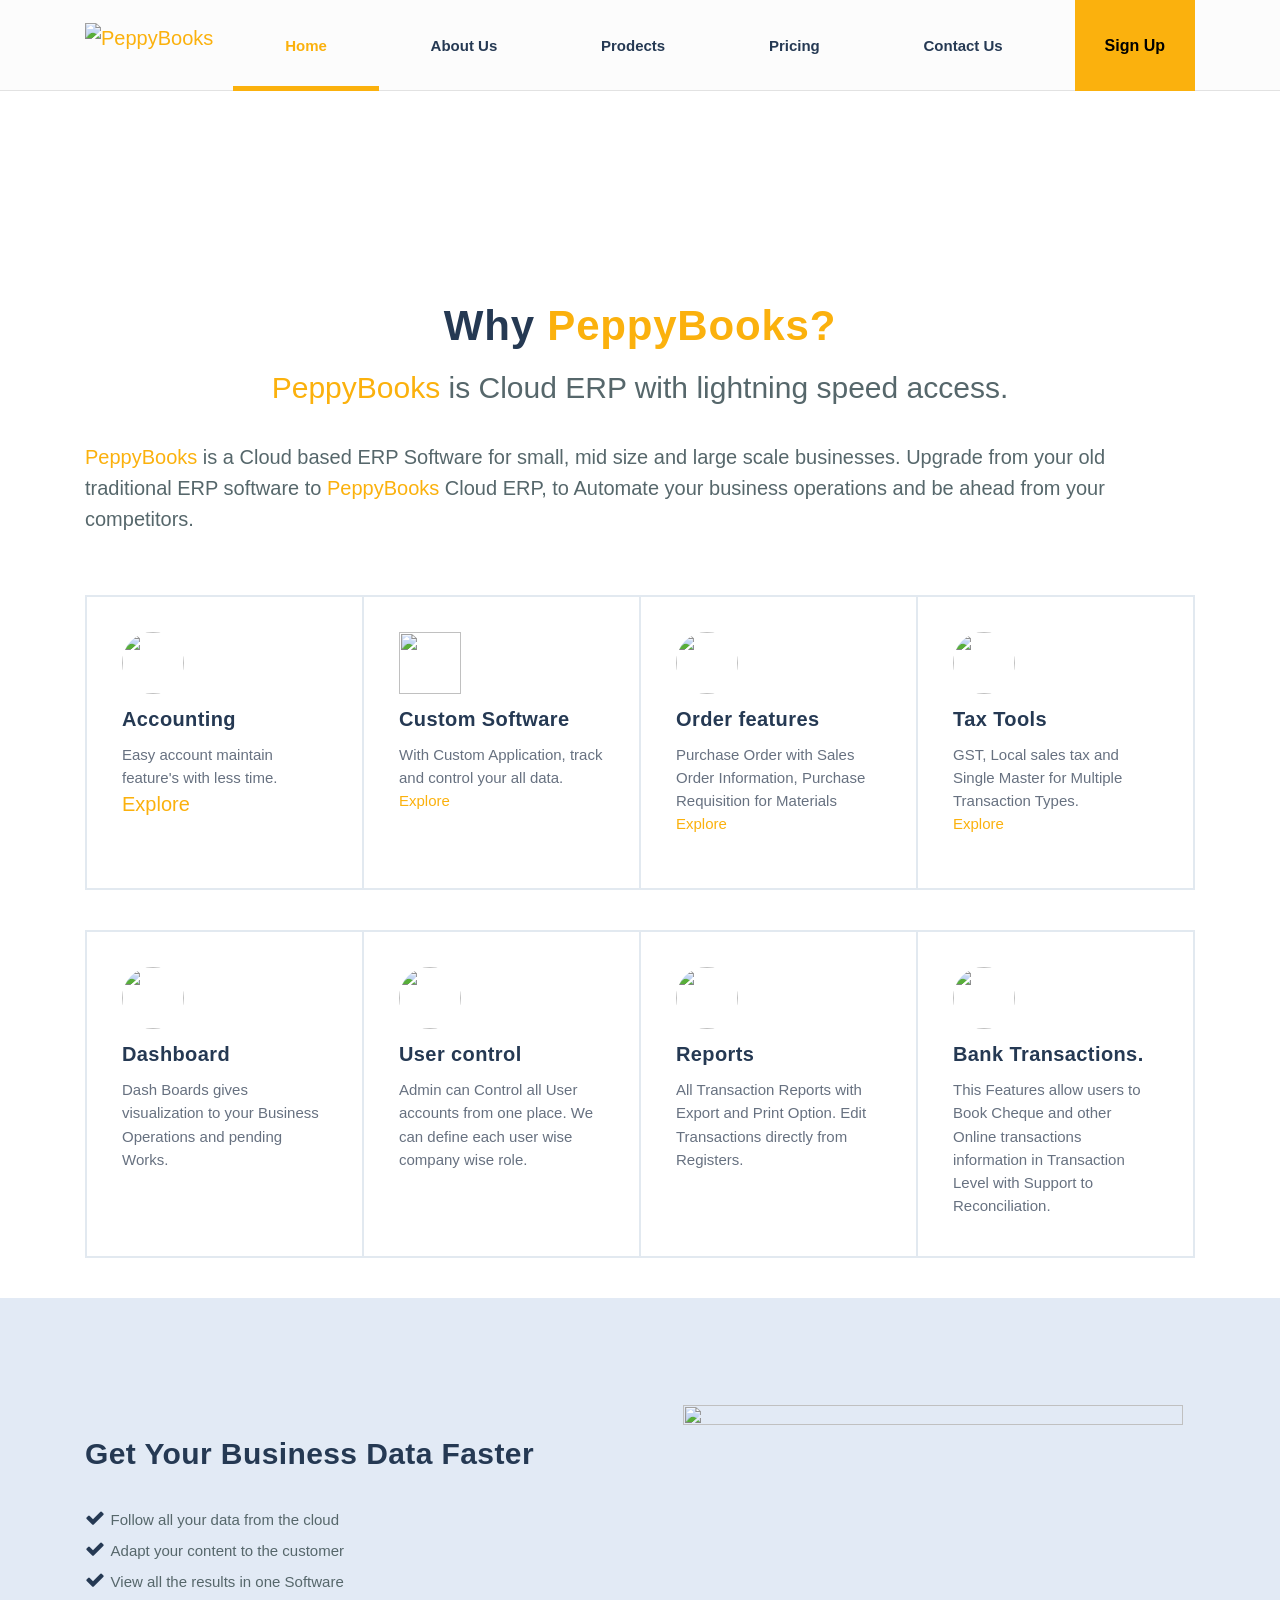
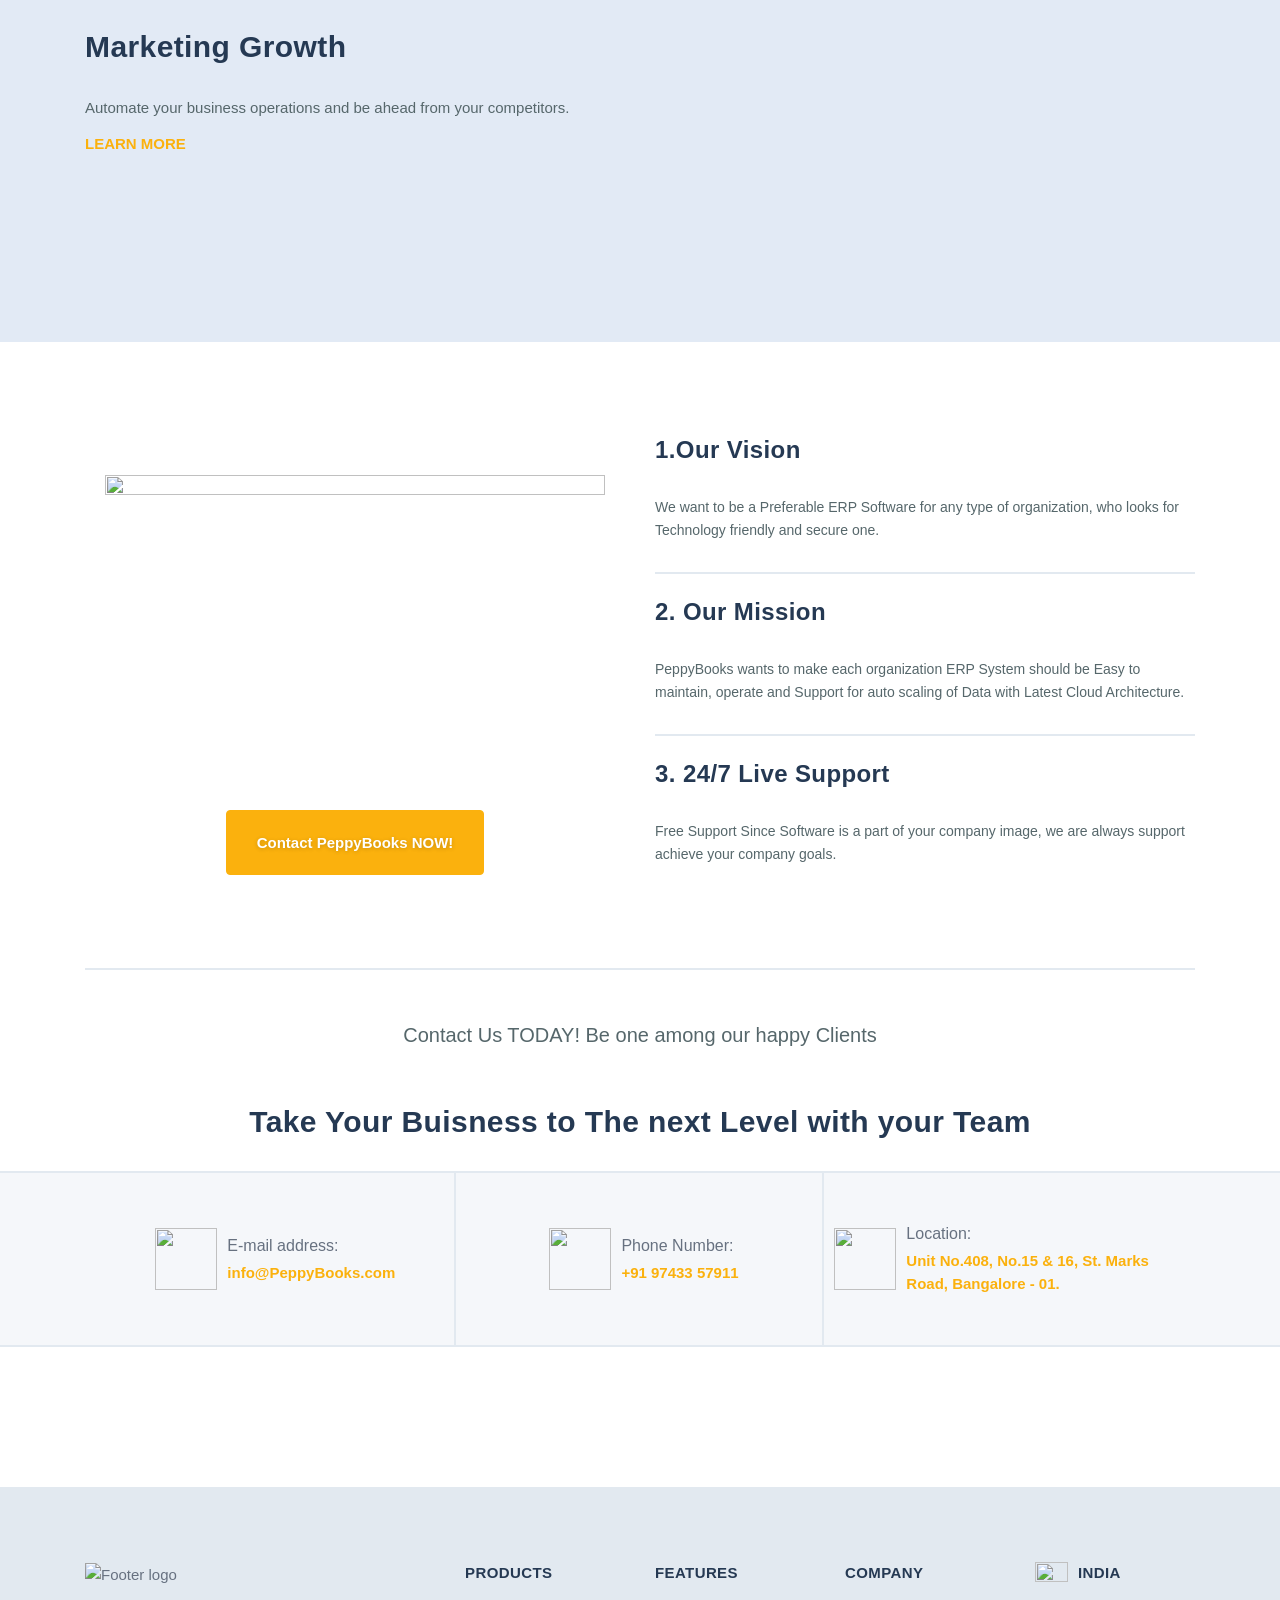
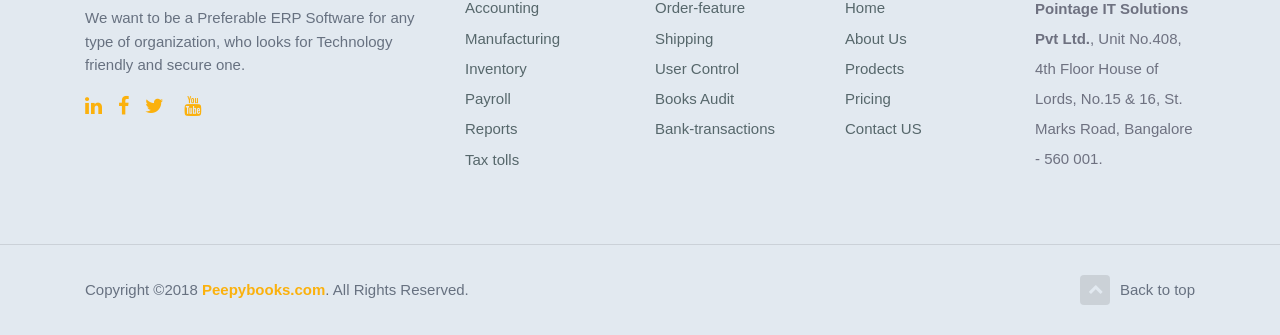
==== commit d6989f70: "Update index.html" ====
--- a/index.html
+++ b/index.html
@@ -9,15 +9,15 @@
   <link rel="stylesheet" href="https://maxcdn.bootstrapcdn.com/bootstrap/3.3.7/css/bootstrap.min.css">
   <script src="https://ajax.googleapis.com/ajax/libs/jquery/3.3.1/jquery.min.js"></script>
   <script src="https://maxcdn.bootstrapcdn.com/bootstrap/3.3.7/js/bootstrap.min.js"></script>
-      <link rel="shortcut icon" type="image/png" href="assets/imagess/logo.png" />
+      <link rel="shortcut icon" type="image/png" href="imagess/logo.png" />
       <link rel="canonical" href="index.html" />
-      <link rel='stylesheet' id='siteorigin-panels-front-css' href='assets/css/front-flex737b.css?ver=2.5.15' type='text/css' media='all' />
-      <link rel='stylesheet' id='woocommerce-layout-css' href='assets/css/woocommerce-layoute1e3.css?ver=3.2.4' type='text/css' media='all' />
-      <link rel='stylesheet' id='woocommerce-smallscreen-css' href='assets/css/woocommerce-smallscreene1e3.css?ver=3.2.4' type='text/css' media='only screen and (max-width: 768px)' />
+      <link rel='stylesheet' id='siteorigin-panels-front-css' href='css/front-flex737b.css?ver=2.5.15' type='text/css' media='all' />
+      <link rel='stylesheet' id='woocommerce-layout-css' href='css/woocommerce-layoute1e3.css?ver=3.2.4' type='text/css' media='all' />
+      <link rel='stylesheet' id='woocommerce-smallscreen-css' href='css/woocommerce-smallscreene1e3.css?ver=3.2.4' type='text/css' media='only screen and (max-width: 768px)' />
       <link rel='stylesheet' href='https://maxcdn.bootstrapcdn.com/font-awesome/4.7.0/css/font-awesome.min.css' type='text/css' media='all' />
-      <link rel='stylesheet' id='woocommerce-general-css' href='assets/css/woocommercee1e3.css?ver=3.2.4' type='text/css' media='all' />
-      <link rel='stylesheet' id='PeppyBooks-woocommerce-css' href='assets/css/woocommerce.min2fca.css?ver=1.4.0' type='text/css' media='all' />
-      <link rel='stylesheet' id='PeppyBooks-theme-css' href='assets/css/theme.min2fca.css?ver=1.4.0' type='text/css' media='all' />
+      <link rel='stylesheet' id='woocommerce-general-css' href='css/woocommercee1e3.css?ver=3.2.4' type='text/css' media='all' />
+      <link rel='stylesheet' id='PeppyBooks-woocommerce-css' href='css/woocommerce.min2fca.css?ver=1.4.0' type='text/css' media='all' />
+      <link rel='stylesheet' id='PeppyBooks-theme-css' href='css/theme.min2fca.css?ver=1.4.0' type='text/css' media='all' />
       <style id='PeppyBooks-theme-inline-css' type='text/css'>
          /* WP Customizer start */
          .header .featured-button {
@@ -1338,4 +1338,4 @@
       <script type='text/javascript' src='assets/js/styling-2515.min737b.js?ver=2.5.15'></script>
 
    </body>
-</html>+</html>
--- a/css/front-flex737b.css
+++ b/css/front-flex737b.css
@@ -0,0 +1 @@
+.panel-grid.panel-no-style,.panel-grid.panel-has-style>.panel-row-style{display:-webkit-flex;display:flex;-ms-flex-wrap:wrap;-webkit-flex-wrap:wrap;flex-wrap:nowrap;-ms-justify-content:space-between;-webkit-justify-content:space-between;justify-content:space-between;}.panel-layout.panel-is-rtl .panel-grid.panel-no-style,.panel-layout.panel-is-rtl .panel-grid.panel-has-style>.panel-row-style{-ms-flex-direction:row-reverse;-webkit-flex-direction:row-reverse;flex-direction:row-reverse;}.panel-grid-cell{-ms-box-sizing:border-box;-moz-box-sizing:border-box;-webkit-box-sizing:border-box;box-sizing:border-box;}.panel-grid-cell .panel-cell-style{height:100%;}.panel-grid-cell .so-panel{zoom:1;}.panel-grid-cell .so-panel:before{content:'';display:block;}.panel-grid-cell .so-panel:after{content:'';display:table;clear:both;}.panel-grid-cell .panel-last-child{margin-bottom:0;}.panel-grid-cell .widget-title{margin-top:0;}body.siteorigin-panels-before-js{overflow-x:hidden;}body.siteorigin-panels-before-js .siteorigin-panels-stretch{margin-right:-1000px!important;margin-left:-1000px!important;padding-right:1000px!important;padding-left:1000px!important;}
--- a/css/woocommerce-layoute1e3.css
+++ b/css/woocommerce-layoute1e3.css
@@ -0,0 +1 @@
+.woocommerce .woocommerce-error .button,.woocommerce .woocommerce-info .button,.woocommerce .woocommerce-message .button,.woocommerce-page .woocommerce-error .button,.woocommerce-page .woocommerce-info .button,.woocommerce-page .woocommerce-message .button{float:right}.woocommerce .col2-set,.woocommerce-page .col2-set{width:100%}.woocommerce .col2-set::after,.woocommerce .col2-set::before,.woocommerce-page .col2-set::after,.woocommerce-page .col2-set::before{content:' ';display:table}.woocommerce .col2-set::after,.woocommerce-page .col2-set::after{clear:both}.woocommerce .col2-set .col-1,.woocommerce-page .col2-set .col-1{float:left;width:48%}.woocommerce .col2-set .col-2,.woocommerce-page .col2-set .col-2{float:right;width:48%}.woocommerce img,.woocommerce-page img{height:auto;max-width:100%}.woocommerce #content div.product div.images,.woocommerce div.product div.images,.woocommerce-page #content div.product div.images,.woocommerce-page div.product div.images{float:left;width:48%}.woocommerce #content div.product div.thumbnails::after,.woocommerce #content div.product div.thumbnails::before,.woocommerce div.product div.thumbnails::after,.woocommerce div.product div.thumbnails::before,.woocommerce-page #content div.product div.thumbnails::after,.woocommerce-page #content div.product div.thumbnails::before,.woocommerce-page div.product div.thumbnails::after,.woocommerce-page div.product div.thumbnails::before{content:' ';display:table}.woocommerce #content div.product div.thumbnails::after,.woocommerce div.product div.thumbnails::after,.woocommerce-page #content div.product div.thumbnails::after,.woocommerce-page div.product div.thumbnails::after{clear:both}.woocommerce #content div.product div.thumbnails a,.woocommerce div.product div.thumbnails a,.woocommerce-page #content div.product div.thumbnails a,.woocommerce-page div.product div.thumbnails a{float:left;width:30.75%;margin-right:3.8%;margin-bottom:1em}.woocommerce #content div.product div.thumbnails a.last,.woocommerce div.product div.thumbnails a.last,.woocommerce-page #content div.product div.thumbnails a.last,.woocommerce-page div.product div.thumbnails a.last{margin-right:0}.woocommerce #content div.product div.thumbnails a.first,.woocommerce div.product div.thumbnails a.first,.woocommerce-page #content div.product div.thumbnails a.first,.woocommerce-page div.product div.thumbnails a.first{clear:both}.woocommerce #content div.product div.thumbnails.columns-1 a,.woocommerce div.product div.thumbnails.columns-1 a,.woocommerce-page #content div.product div.thumbnails.columns-1 a,.woocommerce-page div.product div.thumbnails.columns-1 a{width:100%;margin-right:0;float:none}.woocommerce #content div.product div.thumbnails.columns-2 a,.woocommerce div.product div.thumbnails.columns-2 a,.woocommerce-page #content div.product div.thumbnails.columns-2 a,.woocommerce-page div.product div.thumbnails.columns-2 a{width:48%}.woocommerce #content div.product div.thumbnails.columns-4 a,.woocommerce div.product div.thumbnails.columns-4 a,.woocommerce-page #content div.product div.thumbnails.columns-4 a,.woocommerce-page div.product div.thumbnails.columns-4 a{width:22.05%}.woocommerce #content div.product div.thumbnails.columns-5 a,.woocommerce div.product div.thumbnails.columns-5 a,.woocommerce-page #content div.product div.thumbnails.columns-5 a,.woocommerce-page div.product div.thumbnails.columns-5 a{width:16.9%}.woocommerce #content div.product div.summary,.woocommerce div.product div.summary,.woocommerce-page #content div.product div.summary,.woocommerce-page div.product div.summary{float:right;width:48%}.woocommerce #content div.product .woocommerce-tabs,.woocommerce div.product .woocommerce-tabs,.woocommerce-page #content div.product .woocommerce-tabs,.woocommerce-page div.product .woocommerce-tabs{clear:both}.woocommerce #content div.product .woocommerce-tabs ul.tabs::after,.woocommerce #content div.product .woocommerce-tabs ul.tabs::before,.woocommerce div.product .woocommerce-tabs ul.tabs::after,.woocommerce div.product .woocommerce-tabs ul.tabs::before,.woocommerce-page #content div.product .woocommerce-tabs ul.tabs::after,.woocommerce-page #content div.product .woocommerce-tabs ul.tabs::before,.woocommerce-page div.product .woocommerce-tabs ul.tabs::after,.woocommerce-page div.product .woocommerce-tabs ul.tabs::before{content:' ';display:table}.woocommerce #content div.product .woocommerce-tabs ul.tabs::after,.woocommerce div.product .woocommerce-tabs ul.tabs::after,.woocommerce-page #content div.product .woocommerce-tabs ul.tabs::after,.woocommerce-page div.product .woocommerce-tabs ul.tabs::after{clear:both}.woocommerce #content div.product .woocommerce-tabs ul.tabs li,.woocommerce div.product .woocommerce-tabs ul.tabs li,.woocommerce-page #content div.product .woocommerce-tabs ul.tabs li,.woocommerce-page div.product .woocommerce-tabs ul.tabs li{display:inline-block}.woocommerce #content div.product #reviews .comment::after,.woocommerce #content div.product #reviews .comment::before,.woocommerce div.product #reviews .comment::after,.woocommerce div.product #reviews .comment::before,.woocommerce-page #content div.product #reviews .comment::after,.woocommerce-page #content div.product #reviews .comment::before,.woocommerce-page div.product #reviews .comment::after,.woocommerce-page div.product #reviews .comment::before{content:' ';display:table}.woocommerce #content div.product #reviews .comment::after,.woocommerce div.product #reviews .comment::after,.woocommerce-page #content div.product #reviews .comment::after,.woocommerce-page div.product #reviews .comment::after{clear:both}.woocommerce #content div.product #reviews .comment img,.woocommerce div.product #reviews .comment img,.woocommerce-page #content div.product #reviews .comment img,.woocommerce-page div.product #reviews .comment img{float:right;height:auto}.woocommerce ul.products,.woocommerce-page ul.products{clear:both}.woocommerce ul.products::after,.woocommerce ul.products::before,.woocommerce-page ul.products::after,.woocommerce-page ul.products::before{content:' ';display:table}.woocommerce ul.products::after,.woocommerce-page ul.products::after{clear:both}.woocommerce ul.products li.product,.woocommerce-page ul.products li.product{float:left;margin:0 3.8% 2.992em 0;padding:0;position:relative;width:22.05%;margin-left:0}.woocommerce ul.products li.first,.woocommerce-page ul.products li.first{clear:both}.woocommerce ul.products li.last,.woocommerce-page ul.products li.last{margin-right:0}.woocommerce-page.columns-1 ul.products li.product,.woocommerce.columns-1 ul.products li.product{width:100%;margin-right:0}.woocommerce-page.columns-2 ul.products li.product,.woocommerce.columns-2 ul.products li.product{width:48%}.woocommerce-page.columns-3 ul.products li.product,.woocommerce.columns-3 ul.products li.product{width:30.75%}.woocommerce-page.columns-5 ul.products li.product,.woocommerce.columns-5 ul.products li.product{width:16.95%}.woocommerce-page.columns-6 ul.products li.product,.woocommerce.columns-6 ul.products li.product{width:13.5%}.woocommerce .woocommerce-result-count,.woocommerce-page .woocommerce-result-count{float:left}.woocommerce .woocommerce-ordering,.woocommerce-page .woocommerce-ordering{float:right}.woocommerce .woocommerce-pagination ul.page-numbers::after,.woocommerce .woocommerce-pagination ul.page-numbers::before,.woocommerce-page .woocommerce-pagination ul.page-numbers::after,.woocommerce-page .woocommerce-pagination ul.page-numbers::before{content:' ';display:table}.woocommerce .woocommerce-pagination ul.page-numbers::after,.woocommerce-page .woocommerce-pagination ul.page-numbers::after{clear:both}.woocommerce .woocommerce-pagination ul.page-numbers li,.woocommerce-page .woocommerce-pagination ul.page-numbers li{display:inline-block}.woocommerce #content table.cart img,.woocommerce table.cart img,.woocommerce-page #content table.cart img,.woocommerce-page table.cart img{height:auto}.woocommerce #content table.cart td.actions,.woocommerce table.cart td.actions,.woocommerce-page #content table.cart td.actions,.woocommerce-page table.cart td.actions{text-align:right}.woocommerce #content table.cart td.actions .input-text,.woocommerce table.cart td.actions .input-text,.woocommerce-page #content table.cart td.actions .input-text,.woocommerce-page table.cart td.actions .input-text{width:80px}.woocommerce #content table.cart td.actions .coupon,.woocommerce table.cart td.actions .coupon,.woocommerce-page #content table.cart td.actions .coupon,.woocommerce-page table.cart td.actions .coupon{float:left}.woocommerce #content table.cart td.actions .coupon label,.woocommerce table.cart td.actions .coupon label,.woocommerce-page #content table.cart td.actions .coupon label,.woocommerce-page table.cart td.actions .coupon label{display:none}.woocommerce .cart-collaterals,.woocommerce-page .cart-collaterals{width:100%}.woocommerce .cart-collaterals::after,.woocommerce .cart-collaterals::before,.woocommerce-page .cart-collaterals::after,.woocommerce-page .cart-collaterals::before{content:' ';display:table}.woocommerce .cart-collaterals::after,.woocommerce-page .cart-collaterals::after{clear:both}.woocommerce .cart-collaterals .related,.woocommerce-page .cart-collaterals .related{width:30.75%;float:left}.woocommerce .cart-collaterals .cross-sells,.woocommerce-page .cart-collaterals .cross-sells{width:48%;float:left}.woocommerce .cart-collaterals .cross-sells ul.products,.woocommerce-page .cart-collaterals .cross-sells ul.products{float:none}.woocommerce .cart-collaterals .cross-sells ul.products li,.woocommerce-page .cart-collaterals .cross-sells ul.products li{width:48%}.woocommerce .cart-collaterals .shipping_calculator,.woocommerce-page .cart-collaterals .shipping_calculator{width:48%;clear:right;float:right}.woocommerce .cart-collaterals .shipping_calculator::after,.woocommerce .cart-collaterals .shipping_calculator::before,.woocommerce-page .cart-collaterals .shipping_calculator::after,.woocommerce-page .cart-collaterals .shipping_calculator::before{content:' ';display:table}.woocommerce .cart-collaterals .shipping_calculator::after,.woocommerce-page .cart-collaterals .shipping_calculator::after{clear:both}.woocommerce .cart-collaterals .shipping_calculator .col2-set .col-1,.woocommerce .cart-collaterals .shipping_calculator .col2-set .col-2,.woocommerce-page .cart-collaterals .shipping_calculator .col2-set .col-1,.woocommerce-page .cart-collaterals .shipping_calculator .col2-set .col-2{width:47%}.woocommerce .cart-collaterals .cart_totals,.woocommerce-page .cart-collaterals .cart_totals{float:right;width:48%}.woocommerce ul.cart_list li::after,.woocommerce ul.cart_list li::before,.woocommerce ul.product_list_widget li::after,.woocommerce ul.product_list_widget li::before,.woocommerce-page ul.cart_list li::after,.woocommerce-page ul.cart_list li::before,.woocommerce-page ul.product_list_widget li::after,.woocommerce-page ul.product_list_widget li::before{content:' ';display:table}.woocommerce ul.cart_list li::after,.woocommerce ul.product_list_widget li::after,.woocommerce-page ul.cart_list li::after,.woocommerce-page ul.product_list_widget li::after{clear:both}.woocommerce ul.cart_list li img,.woocommerce ul.product_list_widget li img,.woocommerce-page ul.cart_list li img,.woocommerce-page ul.product_list_widget li img{float:right;height:auto}.woocommerce form .form-row::after,.woocommerce form .form-row::before,.woocommerce-page form .form-row::after,.woocommerce-page form .form-row::before{content:' ';display:table}.woocommerce form .form-row::after,.woocommerce-page form .form-row::after{clear:both}.woocommerce form .form-row label,.woocommerce-page form .form-row label{display:block}.woocommerce form .form-row label.checkbox,.woocommerce-page form .form-row label.checkbox{display:inline}.woocommerce form .form-row select,.woocommerce-page form .form-row select{width:100%}.woocommerce form .form-row .input-text,.woocommerce-page form .form-row .input-text{box-sizing:border-box;width:100%}.woocommerce form .form-row-first,.woocommerce form .form-row-last,.woocommerce-page form .form-row-first,.woocommerce-page form .form-row-last{width:47%;overflow:visible}.woocommerce form .form-row-first,.woocommerce-page form .form-row-first{float:left}.woocommerce form .form-row-last,.woocommerce-page form .form-row-last{float:right}.woocommerce form .form-row-wide,.woocommerce-page form .form-row-wide{clear:both}.woocommerce #payment .form-row select,.woocommerce-page #payment .form-row select{width:auto}.woocommerce #payment .terms,.woocommerce #payment .wc-terms-and-conditions,.woocommerce-page #payment .terms,.woocommerce-page #payment .wc-terms-and-conditions{text-align:left;padding:0 1em 0 0;float:left}.woocommerce #payment #place_order,.woocommerce-page #payment #place_order{float:right}.woocommerce .woocommerce-billing-fields::after,.woocommerce .woocommerce-billing-fields::before,.woocommerce .woocommerce-shipping-fields::after,.woocommerce .woocommerce-shipping-fields::before,.woocommerce-page .woocommerce-billing-fields::after,.woocommerce-page .woocommerce-billing-fields::before,.woocommerce-page .woocommerce-shipping-fields::after,.woocommerce-page .woocommerce-shipping-fields::before{content:' ';display:table}.woocommerce .woocommerce-billing-fields::after,.woocommerce .woocommerce-shipping-fields::after,.woocommerce-page .woocommerce-billing-fields::after,.woocommerce-page .woocommerce-shipping-fields::after{clear:both}.woocommerce .woocommerce-terms-and-conditions,.woocommerce-page .woocommerce-terms-and-conditions{margin-bottom:1.618em;padding:1.618em}.woocommerce .woocommerce-oembed,.woocommerce-page .woocommerce-oembed{position:relative}.woocommerce-account .woocommerce-MyAccount-navigation{float:left;width:30%}.woocommerce-account .woocommerce-MyAccount-content{float:right;width:68%}.woocommerce-page.left-sidebar #content.twentyeleven{width:58.4%;margin:0 7.6%;float:right}.woocommerce-page.right-sidebar #content.twentyeleven{margin:0 7.6%;width:58.4%;float:left}.twentyfourteen .tfwc{padding:12px 10px 0;max-width:474px;margin:0 auto}.twentyfourteen .tfwc .product .entry-summary{padding:0!important;margin:0 0 1.618em!important}.twentyfourteen .tfwc div.product.hentry.has-post-thumbnail{margin-top:0}@media screen and (min-width:673px){.twentyfourteen .tfwc{padding-right:30px;padding-left:30px}}@media screen and (min-width:1040px){.twentyfourteen .tfwc{padding-right:15px;padding-left:15px}}@media screen and (min-width:1110px){.twentyfourteen .tfwc{padding-right:30px;padding-left:30px}}@media screen and (min-width:1218px){.twentyfourteen .tfwc{margin-right:54px}.full-width .twentyfourteen .tfwc{margin-right:auto}}.twentyfifteen .t15wc{padding-left:7.6923%;padding-right:7.6923%;padding-top:7.6923%;margin-bottom:7.6923%;background:#fff;box-shadow:0 0 1px rgba(0,0,0,.15)}.twentyfifteen .t15wc .page-title{margin-left:0}@media screen and (min-width:38.75em){.twentyfifteen .t15wc{margin-right:7.6923%;margin-left:7.6923%;margin-top:8.3333%}}@media screen and (min-width:59.6875em){.twentyfifteen .t15wc{margin-left:8.3333%;margin-right:8.3333%;padding:10%}.single-product .twentyfifteen .entry-summary{padding:0!important}}.twentysixteen .site-main{margin-right:7.6923%;margin-left:7.6923%}.twentysixteen .entry-summary{margin-right:0;margin-left:0}#content .twentysixteen div.product div.images,#content .twentysixteen div.product div.summary{width:46.42857%}@media screen and (min-width:44.375em){.twentysixteen .site-main{margin-right:23.0769%}}@media screen and (min-width:56.875em){.twentysixteen .site-main{margin-right:0;margin-left:0}.no-sidebar .twentysixteen .site-main{margin-right:15%;margin-left:15%}.no-sidebar .twentysixteen .entry-summary{margin-right:0;margin-left:0}}.rtl .woocommerce .col2-set .col-1,.rtl .woocommerce-page .col2-set .col-1{float:right}.rtl .woocommerce .col2-set .col-2,.rtl .woocommerce-page .col2-set .col-2{float:left}
--- a/css/woocommerce-smallscreene1e3.css
+++ b/css/woocommerce-smallscreene1e3.css
@@ -0,0 +1 @@
+.woocommerce table.shop_table_responsive thead,.woocommerce-page table.shop_table_responsive thead{display:none}.woocommerce table.shop_table_responsive tbody tr:first-child td:first-child,.woocommerce-page table.shop_table_responsive tbody tr:first-child td:first-child{border-top:0}.woocommerce table.shop_table_responsive tbody th,.woocommerce-page table.shop_table_responsive tbody th{display:none}.woocommerce table.shop_table_responsive tr,.woocommerce-page table.shop_table_responsive tr{display:block}.woocommerce table.shop_table_responsive tr td,.woocommerce-page table.shop_table_responsive tr td{display:block;text-align:right!important}.woocommerce table.shop_table_responsive tr td.order-actions,.woocommerce-page table.shop_table_responsive tr td.order-actions{text-align:left!important}.woocommerce table.shop_table_responsive tr td::before,.woocommerce-page table.shop_table_responsive tr td::before{content:attr(data-title) ": ";font-weight:700;float:left}.woocommerce table.shop_table_responsive tr td.actions::before,.woocommerce table.shop_table_responsive tr td.product-remove::before,.woocommerce-page table.shop_table_responsive tr td.actions::before,.woocommerce-page table.shop_table_responsive tr td.product-remove::before{display:none}.woocommerce table.shop_table_responsive tr:nth-child(2n) td,.woocommerce-page table.shop_table_responsive tr:nth-child(2n) td{background-color:rgba(0,0,0,.025)}.woocommerce table.my_account_orders tr td.order-actions,.woocommerce-page table.my_account_orders tr td.order-actions{text-align:left}.woocommerce table.my_account_orders tr td.order-actions::before,.woocommerce-page table.my_account_orders tr td.order-actions::before{display:none}.woocommerce table.my_account_orders tr td.order-actions .button,.woocommerce-page table.my_account_orders tr td.order-actions .button{float:none;margin:.125em .25em .125em 0}.woocommerce .col2-set .col-1,.woocommerce .col2-set .col-2,.woocommerce-page .col2-set .col-1,.woocommerce-page .col2-set .col-2{float:none;width:100%}.woocommerce ul.products li.product,.woocommerce-page ul.products li.product,.woocommerce-page[class*=columns-] ul.products li.product,.woocommerce[class*=columns-] ul.products li.product{width:48%;float:left;clear:both;margin:0 0 2.992em}.woocommerce ul.products li.product:nth-child(2n),.woocommerce-page ul.products li.product:nth-child(2n),.woocommerce-page[class*=columns-] ul.products li.product:nth-child(2n),.woocommerce[class*=columns-] ul.products li.product:nth-child(2n){float:right;clear:none!important}.woocommerce #content div.product div.images,.woocommerce #content div.product div.summary,.woocommerce div.product div.images,.woocommerce div.product div.summary,.woocommerce-page #content div.product div.images,.woocommerce-page #content div.product div.summary,.woocommerce-page div.product div.images,.woocommerce-page div.product div.summary{float:none;width:100%}.woocommerce #content table.cart .product-thumbnail,.woocommerce table.cart .product-thumbnail,.woocommerce-page #content table.cart .product-thumbnail,.woocommerce-page table.cart .product-thumbnail{display:none}.woocommerce #content table.cart td.actions,.woocommerce table.cart td.actions,.woocommerce-page #content table.cart td.actions,.woocommerce-page table.cart td.actions{text-align:left}.woocommerce #content table.cart td.actions .coupon,.woocommerce table.cart td.actions .coupon,.woocommerce-page #content table.cart td.actions .coupon,.woocommerce-page table.cart td.actions .coupon{float:none;padding-bottom:.5em}.woocommerce #content table.cart td.actions .coupon::after,.woocommerce #content table.cart td.actions .coupon::before,.woocommerce table.cart td.actions .coupon::after,.woocommerce table.cart td.actions .coupon::before,.woocommerce-page #content table.cart td.actions .coupon::after,.woocommerce-page #content table.cart td.actions .coupon::before,.woocommerce-page table.cart td.actions .coupon::after,.woocommerce-page table.cart td.actions .coupon::before{content:' ';display:table}.woocommerce #content table.cart td.actions .coupon::after,.woocommerce table.cart td.actions .coupon::after,.woocommerce-page #content table.cart td.actions .coupon::after,.woocommerce-page table.cart td.actions .coupon::after{clear:both}.woocommerce #content table.cart td.actions .coupon .button,.woocommerce #content table.cart td.actions .coupon .input-text,.woocommerce #content table.cart td.actions .coupon input,.woocommerce table.cart td.actions .coupon .button,.woocommerce table.cart td.actions .coupon .input-text,.woocommerce table.cart td.actions .coupon input,.woocommerce-page #content table.cart td.actions .coupon .button,.woocommerce-page #content table.cart td.actions .coupon .input-text,.woocommerce-page #content table.cart td.actions .coupon input,.woocommerce-page table.cart td.actions .coupon .button,.woocommerce-page table.cart td.actions .coupon .input-text,.woocommerce-page table.cart td.actions .coupon input{width:48%;box-sizing:border-box}.woocommerce #content table.cart td.actions .coupon .button.alt,.woocommerce #content table.cart td.actions .coupon .input-text+.button,.woocommerce table.cart td.actions .coupon .button.alt,.woocommerce table.cart td.actions .coupon .input-text+.button,.woocommerce-page #content table.cart td.actions .coupon .button.alt,.woocommerce-page #content table.cart td.actions .coupon .input-text+.button,.woocommerce-page table.cart td.actions .coupon .button.alt,.woocommerce-page table.cart td.actions .coupon .input-text+.button{float:right}.woocommerce #content table.cart td.actions .button,.woocommerce table.cart td.actions .button,.woocommerce-page #content table.cart td.actions .button,.woocommerce-page table.cart td.actions .button{display:block;width:100%}.woocommerce .cart-collaterals .cart_totals,.woocommerce .cart-collaterals .cross-sells,.woocommerce .cart-collaterals .shipping_calculator,.woocommerce-page .cart-collaterals .cart_totals,.woocommerce-page .cart-collaterals .cross-sells,.woocommerce-page .cart-collaterals .shipping_calculator{width:100%;float:none;text-align:left}.woocommerce-page.woocommerce-checkout form.login .form-row,.woocommerce.woocommerce-checkout form.login .form-row{width:100%;float:none}.woocommerce #payment .terms,.woocommerce-page #payment .terms{text-align:left;padding:0}.woocommerce #payment #place_order,.woocommerce-page #payment #place_order{float:none;width:100%;box-sizing:border-box;margin-bottom:1em}.woocommerce .lost_reset_password .form-row-first,.woocommerce .lost_reset_password .form-row-last,.woocommerce-page .lost_reset_password .form-row-first,.woocommerce-page .lost_reset_password .form-row-last{width:100%;float:none;margin-right:0}.woocommerce-account .woocommerce-MyAccount-content,.woocommerce-account .woocommerce-MyAccount-navigation{float:none;width:100%}.single-product .twentythirteen .panel{padding-left:20px!important;padding-right:20px!important}
--- a/css/woocommercee1e3.css
+++ b/css/woocommercee1e3.css
@@ -0,0 +1 @@
+@charset "UTF-8";@-webkit-keyframes spin{100%{-webkit-transform:rotate(360deg);transform:rotate(360deg)}}@keyframes spin{100%{-webkit-transform:rotate(360deg);transform:rotate(360deg)}}@font-face{font-family:star;src:url(../fonts/star.eot);src:url(../fonts/stard41d.eot?#iefix) format("embedded-opentype"),url(../fonts/star.woff) format("woff"),url(../fonts/star.ttf) format("truetype"),url(../fonts/star.svg#star) format("svg");font-weight:400;font-style:normal}@font-face{font-family:WooCommerce;src:url(../fonts/WooCommerce.eot);src:url(../fonts/WooCommerced41d.eot?#iefix) format("embedded-opentype"),url(../fonts/WooCommerce.woff) format("woff"),url(../fonts/WooCommerce.ttf) format("truetype"),url(../fonts/WooCommerce.svg#WooCommerce) format("svg");font-weight:400;font-style:normal}.woocommerce-store-notice,p.demo_store{position:absolute;top:0;left:0;right:0;margin:0;width:100%;font-size:1em;padding:1em 0;text-align:center;background-color:#a46497;color:#fff;z-index:99998;box-shadow:0 1px 1em rgba(0,0,0,.2);display:none}.woocommerce-store-notice a,p.demo_store a{color:#fff;text-decoration:underline}.screen-reader-text{clip:rect(1px,1px,1px,1px);height:1px;overflow:hidden;position:absolute!important;width:1px;word-wrap:normal!important}.admin-bar p.demo_store{top:32px}.clear{clear:both}.woocommerce .blockUI.blockOverlay{position:relative}.woocommerce .blockUI.blockOverlay::before{height:1em;width:1em;display:block;position:absolute;top:50%;left:50%;margin-left:-.5em;margin-top:-.5em;content:'';-webkit-animation:spin 1s ease-in-out infinite;animation:spin 1s ease-in-out infinite;background:url(../images/icons/loader.svg) center center;background-size:cover;line-height:1;text-align:center;font-size:2em;color:rgba(0,0,0,.75)}.woocommerce .loader::before{height:1em;width:1em;display:block;position:absolute;top:50%;left:50%;margin-left:-.5em;margin-top:-.5em;content:'';-webkit-animation:spin 1s ease-in-out infinite;animation:spin 1s ease-in-out infinite;background:url(../images/icons/loader.svg) center center;background-size:cover;line-height:1;text-align:center;font-size:2em;color:rgba(0,0,0,.75)}.woocommerce a.remove{display:block;font-size:1.5em;height:1em;width:1em;text-align:center;line-height:1;border-radius:100%;color:red!important;text-decoration:none;font-weight:700;border:0}.woocommerce a.remove:hover{color:#fff!important;background:red}.woocommerce small.note{display:block;color:#777;font-size:.857em;margin-top:10px}.woocommerce .woocommerce-breadcrumb{margin:0 0 1em;padding:0;font-size:.92em;color:#777}.woocommerce .woocommerce-breadcrumb::after,.woocommerce .woocommerce-breadcrumb::before{content:' ';display:table}.woocommerce .woocommerce-breadcrumb::after{clear:both}.woocommerce .woocommerce-breadcrumb a{color:#777}.woocommerce .quantity .qty{width:3.631em;text-align:center}.woocommerce div.product{margin-bottom:0;position:relative}.woocommerce div.product .product_title{clear:none;margin-top:0;padding:0}.woocommerce div.product p.price,.woocommerce div.product span.price{color:#77a464;font-size:1.25em}.woocommerce div.product p.price ins,.woocommerce div.product span.price ins{background:inherit;font-weight:700}.woocommerce div.product p.price del,.woocommerce div.product span.price del{opacity:.5}.woocommerce div.product p.stock{font-size:.92em}.woocommerce div.product .stock{color:#77a464}.woocommerce div.product .out-of-stock{color:red}.woocommerce div.product .woocommerce-product-rating{margin-bottom:1.618em}.woocommerce div.product div.images{margin-bottom:2em}.woocommerce div.product div.images img{display:block;width:100%;height:auto;box-shadow:none}.woocommerce div.product div.images div.thumbnails{padding-top:1em}.woocommerce div.product div.images.woocommerce-product-gallery{position:relative}.woocommerce div.product div.images .woocommerce-product-gallery__wrapper{-webkit-transition:all cubic-bezier(.795,-.035,0,1) .5s;transition:all cubic-bezier(.795,-.035,0,1) .5s;margin:0;padding:0}.woocommerce div.product div.images .woocommerce-product-gallery__wrapper .zoomImg{background-color:#fff}.woocommerce div.product div.images .woocommerce-product-gallery__image:nth-child(n+2){width:25%;display:inline-block}.woocommerce div.product div.images .woocommerce-product-gallery__trigger{position:absolute;top:.5em;right:.5em;font-size:2em;z-index:9;width:36px;height:36px;background:#fff;text-indent:-9999px;border-radius:100%;box-sizing:content-box}.woocommerce div.product div.images .woocommerce-product-gallery__trigger:before{content:"";display:block;width:10px;height:10px;border:2px solid #000;border-radius:100%;position:absolute;top:9px;left:9px;box-sizing:content-box}.woocommerce div.product div.images .woocommerce-product-gallery__trigger:after{content:"";display:block;width:2px;height:8px;background:#000;border-radius:6px;position:absolute;top:19px;left:22px;-webkit-transform:rotate(-45deg);-ms-transform:rotate(-45deg);transform:rotate(-45deg);box-sizing:content-box}.woocommerce div.product div.images .flex-control-thumbs{overflow:hidden;zoom:1;margin:0;padding:0}.woocommerce div.product div.images .flex-control-thumbs li{width:25%;float:left;margin:0;list-style:none}.woocommerce div.product div.images .flex-control-thumbs li img{cursor:pointer;opacity:.5;margin:0}.woocommerce div.product div.images .flex-control-thumbs li img.flex-active,.woocommerce div.product div.images .flex-control-thumbs li img:hover{opacity:1}.woocommerce div.product .woocommerce-product-gallery--columns-3 .flex-control-thumbs li:nth-child(3n+1){clear:left}.woocommerce div.product .woocommerce-product-gallery--columns-4 .flex-control-thumbs li:nth-child(4n+1){clear:left}.woocommerce div.product .woocommerce-product-gallery--columns-5 .flex-control-thumbs li:nth-child(5n+1){clear:left}.woocommerce div.product div.summary{margin-bottom:2em}.woocommerce div.product div.social{text-align:right;margin:0 0 1em}.woocommerce div.product div.social span{margin:0 0 0 2px}.woocommerce div.product div.social span span{margin:0}.woocommerce div.product div.social span .stButton .chicklets{padding-left:16px;width:0}.woocommerce div.product div.social iframe{float:left;margin-top:3px}.woocommerce div.product .woocommerce-tabs ul.tabs{list-style:none;padding:0 0 0 1em;margin:0 0 1.618em;overflow:hidden;position:relative}.woocommerce div.product .woocommerce-tabs ul.tabs li{border:1px solid #d3ced2;background-color:#ebe9eb;display:inline-block;position:relative;z-index:0;border-radius:4px 4px 0 0;margin:0 -5px;padding:0 1em}.woocommerce div.product .woocommerce-tabs ul.tabs li a{display:inline-block;padding:.5em 0;font-weight:700;color:#515151;text-decoration:none}.woocommerce div.product .woocommerce-tabs ul.tabs li a:hover{text-decoration:none;color:#6b6a6b}.woocommerce div.product .woocommerce-tabs ul.tabs li.active{background:#fff;z-index:2;border-bottom-color:#fff}.woocommerce div.product .woocommerce-tabs ul.tabs li.active a{color:inherit;text-shadow:inherit}.woocommerce div.product .woocommerce-tabs ul.tabs li.active::before{box-shadow:2px 2px 0 #fff}.woocommerce div.product .woocommerce-tabs ul.tabs li.active::after{box-shadow:-2px 2px 0 #fff}.woocommerce div.product .woocommerce-tabs ul.tabs li::after,.woocommerce div.product .woocommerce-tabs ul.tabs li::before{border:1px solid #d3ced2;position:absolute;bottom:-1px;width:5px;height:5px;content:' '}.woocommerce div.product .woocommerce-tabs ul.tabs li::before{left:-6px;border-bottom-right-radius:4px;border-width:0 1px 1px 0;box-shadow:2px 2px 0 #ebe9eb}.woocommerce div.product .woocommerce-tabs ul.tabs li::after{right:-6px;border-bottom-left-radius:4px;border-width:0 0 1px 1px;box-shadow:-2px 2px 0 #ebe9eb}.woocommerce div.product .woocommerce-tabs ul.tabs::before{position:absolute;content:' ';width:100%;bottom:0;left:0;border-bottom:1px solid #d3ced2;z-index:1}.woocommerce div.product .woocommerce-tabs .panel{margin:0 0 2em;padding:0}.woocommerce div.product p.cart{margin-bottom:2em}.woocommerce div.product p.cart::after,.woocommerce div.product p.cart::before{content:' ';display:table}.woocommerce div.product p.cart::after{clear:both}.woocommerce div.product form.cart{margin-bottom:2em}.woocommerce div.product form.cart::after,.woocommerce div.product form.cart::before{content:' ';display:table}.woocommerce div.product form.cart::after{clear:both}.woocommerce div.product form.cart div.quantity{float:left;margin:0 4px 0 0}.woocommerce div.product form.cart table{border-width:0 0 1px}.woocommerce div.product form.cart table td{padding-left:0}.woocommerce div.product form.cart table div.quantity{float:none;margin:0}.woocommerce div.product form.cart table small.stock{display:block;float:none}.woocommerce div.product form.cart .variations{margin-bottom:1em;border:0;width:100%}.woocommerce div.product form.cart .variations td,.woocommerce div.product form.cart .variations th{border:0;vertical-align:top;line-height:2em}.woocommerce div.product form.cart .variations label{font-weight:700}.woocommerce div.product form.cart .variations select{max-width:100%;min-width:75%;display:inline-block;margin-right:1em}.woocommerce div.product form.cart .variations td.label{padding-right:1em}.woocommerce div.product form.cart .woocommerce-variation-description p{margin-bottom:1em}.woocommerce div.product form.cart .reset_variations{visibility:hidden;font-size:.83em}.woocommerce div.product form.cart .wc-no-matching-variations{display:none}.woocommerce div.product form.cart .button{vertical-align:middle;float:left}.woocommerce div.product form.cart .group_table td.label{padding-right:1em;padding-left:1em}.woocommerce div.product form.cart .group_table td{vertical-align:top;padding-bottom:.5em;border:0}.woocommerce div.product form.cart .group_table td:first-child{width:4em;text-align:center}.woocommerce div.product form.cart .group_table .wc-grouped-product-add-to-cart-checkbox{display:inline-block;width:auto;margin:0 auto;-webkit-transform:scale(1.5,1.5);-ms-transform:scale(1.5,1.5);transform:scale(1.5,1.5)}.woocommerce span.onsale{min-height:3.236em;min-width:3.236em;padding:.202em;font-size:1em;font-weight:700;position:absolute;text-align:center;line-height:3.236;top:-.5em;left:-.5em;margin:0;border-radius:100%;background-color:#77a464;color:#fff;font-size:.857em;-webkit-font-smoothing:antialiased;z-index:9}.woocommerce .products ul,.woocommerce ul.products{margin:0 0 1em;padding:0;list-style:none outside;clear:both}.woocommerce .products ul::after,.woocommerce .products ul::before,.woocommerce ul.products::after,.woocommerce ul.products::before{content:' ';display:table}.woocommerce .products ul::after,.woocommerce ul.products::after{clear:both}.woocommerce .products ul li,.woocommerce ul.products li{list-style:none outside}.woocommerce ul.products li.product .onsale{top:0;right:0;left:auto;margin:-.5em -.5em 0 0}.woocommerce ul.products li.product .woocommerce-loop-category__title,.woocommerce ul.products li.product .woocommerce-loop-product__title,.woocommerce ul.products li.product h3{padding:.5em 0;margin:0;font-size:1em}.woocommerce ul.products li.product a{text-decoration:none}.woocommerce ul.products li.product a img{width:100%;height:auto;display:block;margin:0 0 1em;box-shadow:none}.woocommerce ul.products li.product strong{display:block}.woocommerce ul.products li.product .star-rating{font-size:.857em}.woocommerce ul.products li.product .button{margin-top:1em}.woocommerce ul.products li.product .price{color:#77a464;display:block;font-weight:400;margin-bottom:.5em;font-size:.857em}.woocommerce ul.products li.product .price del{color:inherit;opacity:.5;display:block}.woocommerce ul.products li.product .price ins{background:0 0;font-weight:700}.woocommerce ul.products li.product .price .from{font-size:.67em;margin:-2px 0 0 0;text-transform:uppercase;color:rgba(132,132,132,.5)}.woocommerce .woocommerce-result-count{margin:0 0 1em}.woocommerce .woocommerce-ordering{margin:0 0 1em}.woocommerce .woocommerce-ordering select{vertical-align:top}.woocommerce nav.woocommerce-pagination{text-align:center}.woocommerce nav.woocommerce-pagination ul{display:inline-block;white-space:nowrap;padding:0;clear:both;border:1px solid #d3ced2;border-right:0;margin:1px}.woocommerce nav.woocommerce-pagination ul li{border-right:1px solid #d3ced2;padding:0;margin:0;float:left;display:inline;overflow:hidden}.woocommerce nav.woocommerce-pagination ul li a,.woocommerce nav.woocommerce-pagination ul li span{margin:0;text-decoration:none;padding:0;line-height:1;font-size:1em;font-weight:400;padding:.5em;min-width:1em;display:block}.woocommerce nav.woocommerce-pagination ul li a:focus,.woocommerce nav.woocommerce-pagination ul li a:hover,.woocommerce nav.woocommerce-pagination ul li span.current{background:#ebe9eb;color:#8a7e88}.woocommerce #respond input#submit,.woocommerce a.button,.woocommerce button.button,.woocommerce input.button{font-size:100%;margin:0;line-height:1;cursor:pointer;position:relative;text-decoration:none;overflow:visible;padding:.618em 1em;font-weight:700;border-radius:3px;left:auto;color:#515151;background-color:#ebe9eb;border:0;white-space:nowrap;display:inline-block;background-image:none;box-shadow:none;text-shadow:none}.woocommerce #respond input#submit.loading,.woocommerce a.button.loading,.woocommerce button.button.loading,.woocommerce input.button.loading{opacity:.25;padding-right:2.618em}.woocommerce #respond input#submit.loading::after,.woocommerce a.button.loading::after,.woocommerce button.button.loading::after,.woocommerce input.button.loading::after{font-family:WooCommerce;content:'\e01c';vertical-align:top;-webkit-font-smoothing:antialiased;font-weight:400;position:absolute;top:.618em;right:1em;-webkit-animation:spin 2s linear infinite;animation:spin 2s linear infinite}.woocommerce #respond input#submit.added::after,.woocommerce a.button.added::after,.woocommerce button.button.added::after,.woocommerce input.button.added::after{font-family:WooCommerce;content:'\e017';margin-left:.53em;vertical-align:bottom}.woocommerce #respond input#submit:hover,.woocommerce a.button:hover,.woocommerce button.button:hover,.woocommerce input.button:hover{background-color:#dad8da;text-decoration:none;background-image:none;color:#515151}.woocommerce #respond input#submit.alt,.woocommerce a.button.alt,.woocommerce button.button.alt,.woocommerce input.button.alt{background-color:#a46497;color:#fff;-webkit-font-smoothing:antialiased}.woocommerce #respond input#submit.alt:hover,.woocommerce a.button.alt:hover,.woocommerce button.button.alt:hover,.woocommerce input.button.alt:hover{background-color:#935386;color:#fff}.woocommerce #respond input#submit.alt.disabled,.woocommerce #respond input#submit.alt.disabled:hover,.woocommerce #respond input#submit.alt:disabled,.woocommerce #respond input#submit.alt:disabled:hover,.woocommerce #respond input#submit.alt:disabled[disabled],.woocommerce #respond input#submit.alt:disabled[disabled]:hover,.woocommerce a.button.alt.disabled,.woocommerce a.button.alt.disabled:hover,.woocommerce a.button.alt:disabled,.woocommerce a.button.alt:disabled:hover,.woocommerce a.button.alt:disabled[disabled],.woocommerce a.button.alt:disabled[disabled]:hover,.woocommerce button.button.alt.disabled,.woocommerce button.button.alt.disabled:hover,.woocommerce button.button.alt:disabled,.woocommerce button.button.alt:disabled:hover,.woocommerce button.button.alt:disabled[disabled],.woocommerce button.button.alt:disabled[disabled]:hover,.woocommerce input.button.alt.disabled,.woocommerce input.button.alt.disabled:hover,.woocommerce input.button.alt:disabled,.woocommerce input.button.alt:disabled:hover,.woocommerce input.button.alt:disabled[disabled],.woocommerce input.button.alt:disabled[disabled]:hover{background-color:#a46497;color:#fff}.woocommerce #respond input#submit.disabled,.woocommerce #respond input#submit:disabled,.woocommerce #respond input#submit:disabled[disabled],.woocommerce a.button.disabled,.woocommerce a.button:disabled,.woocommerce a.button:disabled[disabled],.woocommerce button.button.disabled,.woocommerce button.button:disabled,.woocommerce button.button:disabled[disabled],.woocommerce input.button.disabled,.woocommerce input.button:disabled,.woocommerce input.button:disabled[disabled]{color:inherit;cursor:not-allowed;opacity:.5;padding:.618em 1em}.woocommerce #respond input#submit.disabled:hover,.woocommerce #respond input#submit:disabled:hover,.woocommerce #respond input#submit:disabled[disabled]:hover,.woocommerce a.button.disabled:hover,.woocommerce a.button:disabled:hover,.woocommerce a.button:disabled[disabled]:hover,.woocommerce button.button.disabled:hover,.woocommerce button.button:disabled:hover,.woocommerce button.button:disabled[disabled]:hover,.woocommerce input.button.disabled:hover,.woocommerce input.button:disabled:hover,.woocommerce input.button:disabled[disabled]:hover{color:inherit;background-color:#ebe9eb}.woocommerce .cart .button,.woocommerce .cart input.button{float:none}.woocommerce a.added_to_cart{padding-top:.5em;white-space:nowrap;display:inline-block}.woocommerce #reviews h2 small{float:right;color:#777;font-size:15px;margin:10px 0 0}.woocommerce #reviews h2 small a{text-decoration:none;color:#777}.woocommerce #reviews h3{margin:0}.woocommerce #reviews #respond{margin:0;border:0;padding:0}.woocommerce #reviews #comment{height:75px}.woocommerce #reviews #comments .add_review::after,.woocommerce #reviews #comments .add_review::before{content:' ';display:table}.woocommerce #reviews #comments .add_review::after{clear:both}.woocommerce #reviews #comments h2{clear:none}.woocommerce #reviews #comments ol.commentlist{margin:0;width:100%;background:0 0;list-style:none}.woocommerce #reviews #comments ol.commentlist::after,.woocommerce #reviews #comments ol.commentlist::before{content:' ';display:table}.woocommerce #reviews #comments ol.commentlist::after{clear:both}.woocommerce #reviews #comments ol.commentlist li{padding:0;margin:0 0 20px;border:0;position:relative;background:0;border:0}.woocommerce #reviews #comments ol.commentlist li .meta{color:#777;font-size:.75em}.woocommerce #reviews #comments ol.commentlist li img.avatar{float:left;position:absolute;top:0;left:0;padding:3px;width:32px;height:auto;background:#ebe9eb;border:1px solid #e4e1e3;margin:0;box-shadow:none}.woocommerce #reviews #comments ol.commentlist li .comment-text{margin:0 0 0 50px;border:1px solid #e4e1e3;border-radius:4px;padding:1em 1em 0}.woocommerce #reviews #comments ol.commentlist li .comment-text::after,.woocommerce #reviews #comments ol.commentlist li .comment-text::before{content:' ';display:table}.woocommerce #reviews #comments ol.commentlist li .comment-text::after{clear:both}.woocommerce #reviews #comments ol.commentlist li .comment-text p{margin:0 0 1em}.woocommerce #reviews #comments ol.commentlist li .comment-text p.meta{font-size:.83em}.woocommerce #reviews #comments ol.commentlist ul.children{list-style:none outside;margin:20px 0 0 50px}.woocommerce #reviews #comments ol.commentlist ul.children .star-rating{display:none}.woocommerce #reviews #comments ol.commentlist #respond{border:1px solid #e4e1e3;border-radius:4px;padding:1em 1em 0;margin:20px 0 0 50px}.woocommerce #reviews #comments .commentlist>li::before{content:''}.woocommerce .star-rating{float:right;overflow:hidden;position:relative;height:1em;line-height:1;font-size:1em;width:5.4em;font-family:star}.woocommerce .star-rating::before{content:'\73\73\73\73\73';color:#d3ced2;float:left;top:0;left:0;position:absolute}.woocommerce .star-rating span{overflow:hidden;float:left;top:0;left:0;position:absolute;padding-top:1.5em}.woocommerce .star-rating span::before{content:'\53\53\53\53\53';top:0;position:absolute;left:0}.woocommerce .woocommerce-product-rating{line-height:2;display:block}.woocommerce .woocommerce-product-rating::after,.woocommerce .woocommerce-product-rating::before{content:' ';display:table}.woocommerce .woocommerce-product-rating::after{clear:both}.woocommerce .woocommerce-product-rating .star-rating{margin:.5em 4px 0 0;float:left}.woocommerce .products .star-rating{display:block;margin:0 0 .5em;float:none}.woocommerce .hreview-aggregate .star-rating{margin:10px 0 0}.woocommerce #review_form #respond{position:static;margin:0;width:auto;padding:0;background:transparent none;border:0}.woocommerce #review_form #respond::after,.woocommerce #review_form #respond::before{content:' ';display:table}.woocommerce #review_form #respond::after{clear:both}.woocommerce #review_form #respond p{margin:0 0 10px}.woocommerce #review_form #respond .form-submit input{left:auto}.woocommerce #review_form #respond textarea{box-sizing:border-box;width:100%}.woocommerce p.stars a{position:relative;height:1em;width:1em;text-indent:-999em;display:inline-block;text-decoration:none}.woocommerce p.stars a::before{display:block;position:absolute;top:0;left:0;width:1em;height:1em;line-height:1;font-family:WooCommerce;content:'\e021';text-indent:0}.woocommerce p.stars a:hover~a::before{content:'\e021'}.woocommerce p.stars:hover a::before{content:'\e020'}.woocommerce p.stars.selected a.active::before{content:'\e020'}.woocommerce p.stars.selected a.active~a::before{content:'\e021'}.woocommerce p.stars.selected a:not(.active)::before{content:'\e020'}.woocommerce table.shop_attributes{border:0;border-top:1px dotted rgba(0,0,0,.1);margin-bottom:1.618em;width:100%}.woocommerce table.shop_attributes th{width:150px;font-weight:700;padding:8px;border-top:0;border-bottom:1px dotted rgba(0,0,0,.1);margin:0;line-height:1.5}.woocommerce table.shop_attributes td{font-style:italic;padding:0;border-top:0;border-bottom:1px dotted rgba(0,0,0,.1);margin:0;line-height:1.5}.woocommerce table.shop_attributes td p{margin:0;padding:8px 0}.woocommerce table.shop_attributes tr:nth-child(even) td,.woocommerce table.shop_attributes tr:nth-child(even) th{background:rgba(0,0,0,.025)}.woocommerce table.shop_table{border:1px solid rgba(0,0,0,.1);margin:0 -1px 24px 0;text-align:left;width:100%;border-collapse:separate;border-radius:5px}.woocommerce table.shop_table th{font-weight:700;padding:9px 12px}.woocommerce table.shop_table td{border-top:1px solid rgba(0,0,0,.1);padding:6px 12px;vertical-align:middle}.woocommerce table.shop_table td small{font-weight:400}.woocommerce table.shop_table tbody:first-child tr:first-child td,.woocommerce table.shop_table tbody:first-child tr:first-child th{border-top:0}.woocommerce table.shop_table tbody th,.woocommerce table.shop_table tfoot td,.woocommerce table.shop_table tfoot th{font-weight:700;border-top:1px solid rgba(0,0,0,.1)}.woocommerce table.my_account_orders{font-size:.85em}.woocommerce table.my_account_orders td,.woocommerce table.my_account_orders th{padding:4px 8px;vertical-align:middle}.woocommerce table.my_account_orders .button{white-space:nowrap}.woocommerce table.my_account_orders .order-actions{text-align:right}.woocommerce table.my_account_orders .order-actions .button{margin:.125em 0 .125em .25em}.woocommerce table.woocommerce-MyAccount-downloads td,.woocommerce table.woocommerce-MyAccount-downloads th{vertical-align:top;text-align:center}.woocommerce table.woocommerce-MyAccount-downloads td:first-child,.woocommerce table.woocommerce-MyAccount-downloads th:first-child{text-align:left}.woocommerce table.woocommerce-MyAccount-downloads td:last-child,.woocommerce table.woocommerce-MyAccount-downloads th:last-child{text-align:left}.woocommerce table.woocommerce-MyAccount-downloads td .woocommerce-MyAccount-downloads-file::before,.woocommerce table.woocommerce-MyAccount-downloads th .woocommerce-MyAccount-downloads-file::before{content:'\2193';display:inline-block}.woocommerce td.product-name .wc-item-meta,.woocommerce td.product-name dl.variation{list-style:none outside}.woocommerce td.product-name .wc-item-meta .wc-item-meta-label,.woocommerce td.product-name .wc-item-meta dt,.woocommerce td.product-name dl.variation .wc-item-meta-label,.woocommerce td.product-name dl.variation dt{float:left;clear:both;margin-right:.25em;display:inline-block;list-style:none outside}.woocommerce td.product-name .wc-item-meta dd,.woocommerce td.product-name dl.variation dd{margin:0}.woocommerce td.product-name .wc-item-meta p,.woocommerce td.product-name .wc-item-meta:last-child,.woocommerce td.product-name dl.variation p,.woocommerce td.product-name dl.variation:last-child{margin-bottom:0}.woocommerce td.product-name p.backorder_notification{font-size:.83em}.woocommerce td.product-quantity{min-width:80px}.woocommerce ul.cart_list,.woocommerce ul.product_list_widget{list-style:none outside;padding:0;margin:0}.woocommerce ul.cart_list li,.woocommerce ul.product_list_widget li{padding:4px 0;margin:0;list-style:none}.woocommerce ul.cart_list li::after,.woocommerce ul.cart_list li::before,.woocommerce ul.product_list_widget li::after,.woocommerce ul.product_list_widget li::before{content:' ';display:table}.woocommerce ul.cart_list li::after,.woocommerce ul.product_list_widget li::after{clear:both}.woocommerce ul.cart_list li a,.woocommerce ul.product_list_widget li a{display:block;font-weight:700}.woocommerce ul.cart_list li img,.woocommerce ul.product_list_widget li img{float:right;margin-left:4px;width:32px;height:auto;box-shadow:none}.woocommerce ul.cart_list li dl,.woocommerce ul.product_list_widget li dl{margin:0;padding-left:1em;border-left:2px solid rgba(0,0,0,.1)}.woocommerce ul.cart_list li dl::after,.woocommerce ul.cart_list li dl::before,.woocommerce ul.product_list_widget li dl::after,.woocommerce ul.product_list_widget li dl::before{content:' ';display:table}.woocommerce ul.cart_list li dl::after,.woocommerce ul.product_list_widget li dl::after{clear:both}.woocommerce ul.cart_list li dl dd,.woocommerce ul.cart_list li dl dt,.woocommerce ul.product_list_widget li dl dd,.woocommerce ul.product_list_widget li dl dt{display:inline-block;float:left;margin-bottom:1em}.woocommerce ul.cart_list li dl dt,.woocommerce ul.product_list_widget li dl dt{font-weight:700;padding:0 0 .25em;margin:0 4px 0 0;clear:left}.woocommerce ul.cart_list li dl dd,.woocommerce ul.product_list_widget li dl dd{padding:0 0 .25em}.woocommerce ul.cart_list li dl dd p:last-child,.woocommerce ul.product_list_widget li dl dd p:last-child{margin-bottom:0}.woocommerce ul.cart_list li .star-rating,.woocommerce ul.product_list_widget li .star-rating{float:none}.woocommerce .widget_shopping_cart .total,.woocommerce.widget_shopping_cart .total{border-top:3px double #ebe9eb;padding:4px 0 0}.woocommerce .widget_shopping_cart .total strong,.woocommerce.widget_shopping_cart .total strong{min-width:40px;display:inline-block}.woocommerce .widget_shopping_cart .cart_list li,.woocommerce.widget_shopping_cart .cart_list li{padding-left:2em;position:relative;padding-top:0}.woocommerce .widget_shopping_cart .cart_list li a.remove,.woocommerce.widget_shopping_cart .cart_list li a.remove{position:absolute;top:0;left:0}.woocommerce .widget_shopping_cart .buttons::after,.woocommerce .widget_shopping_cart .buttons::before,.woocommerce.widget_shopping_cart .buttons::after,.woocommerce.widget_shopping_cart .buttons::before{content:' ';display:table}.woocommerce .widget_shopping_cart .buttons::after,.woocommerce.widget_shopping_cart .buttons::after{clear:both}.woocommerce .widget_shopping_cart .buttons a,.woocommerce.widget_shopping_cart .buttons a{margin-right:5px;margin-bottom:5px}.woocommerce form .form-row{padding:3px;margin:0 0 6px}.woocommerce form .form-row [placeholder]:focus::-webkit-input-placeholder{-webkit-transition:opacity .5s .5s ease;transition:opacity .5s .5s ease;opacity:0}.woocommerce form .form-row label{line-height:2}.woocommerce form .form-row label.hidden{visibility:hidden}.woocommerce form .form-row label.inline{display:inline}.woocommerce form .form-row select{cursor:pointer;margin:0}.woocommerce form .form-row .required{color:red;font-weight:700;border:0}.woocommerce form .form-row .input-checkbox{display:inline;margin:-2px 8px 0 0;text-align:center;vertical-align:middle}.woocommerce form .form-row input.input-text,.woocommerce form .form-row textarea{box-sizing:border-box;width:100%;margin:0;outline:0;line-height:1}.woocommerce form .form-row textarea{height:4em;line-height:1.5;display:block;box-shadow:none}.woocommerce form .form-row .select2-container{width:100%;line-height:2em}.woocommerce form .form-row.woocommerce-invalid label{color:#a00}.woocommerce form .form-row.woocommerce-invalid .select2-container,.woocommerce form .form-row.woocommerce-invalid input.input-text,.woocommerce form .form-row.woocommerce-invalid select{border-color:#a00}.woocommerce form .form-row.woocommerce-validated .select2-container,.woocommerce form .form-row.woocommerce-validated input.input-text,.woocommerce form .form-row.woocommerce-validated select{border-color:#69bf29}.woocommerce form .form-row ::-webkit-input-placeholder{line-height:normal}.woocommerce form .form-row :-moz-placeholder{line-height:normal}.woocommerce form .form-row :-ms-input-placeholder{line-height:normal}.woocommerce form.checkout_coupon,.woocommerce form.login,.woocommerce form.register{border:1px solid #d3ced2;padding:20px;margin:2em 0;text-align:left;border-radius:5px}.woocommerce ul#shipping_method{list-style:none outside;margin:0;padding:0}.woocommerce ul#shipping_method li{margin:0;padding:.25em 0 .25em 22px;text-indent:-22px;list-style:none outside}.woocommerce ul#shipping_method li input{margin:3px .5ex}.woocommerce ul#shipping_method li label{display:inline}.woocommerce ul#shipping_method .amount{font-weight:700}.woocommerce p.woocommerce-shipping-contents{margin:0}.woocommerce ul.order_details{margin:0 0 3em;list-style:none}.woocommerce ul.order_details::after,.woocommerce ul.order_details::before{content:' ';display:table}.woocommerce ul.order_details::after{clear:both}.woocommerce ul.order_details li{float:left;margin-right:2em;text-transform:uppercase;font-size:.715em;line-height:1;border-right:1px dashed #d3ced2;padding-right:2em;margin-left:0;padding-left:0;list-style-type:none}.woocommerce ul.order_details li strong{display:block;font-size:1.4em;text-transform:none;line-height:1.5}.woocommerce ul.order_details li:last-of-type{border:none}.woocommerce .wc-bacs-bank-details-account-name{font-weight:700}.woocommerce .woocommerce-customer-details,.woocommerce .woocommerce-order-details,.woocommerce .woocommerce-order-downloads{margin-bottom:2em}.woocommerce .woocommerce-customer-details :last-child,.woocommerce .woocommerce-order-details :last-child,.woocommerce .woocommerce-order-downloads :last-child{margin-bottom:0}.woocommerce .woocommerce-customer-details address{font-style:normal;margin-bottom:0;border:1px solid rgba(0,0,0,.1);border-bottom-width:2px;border-right-width:2px;text-align:left;width:100%;border-radius:5px;padding:6px 12px}.woocommerce .woocommerce-customer-details .woocommerce-customer-details--email,.woocommerce .woocommerce-customer-details .woocommerce-customer-details--phone{margin-bottom:0;padding-left:1.5em}.woocommerce .woocommerce-customer-details .woocommerce-customer-details--phone::before{font-family:WooCommerce;speak:none;font-weight:400;font-variant:normal;text-transform:none;line-height:1;-webkit-font-smoothing:antialiased;margin-right:.618em;content:"";text-decoration:none;margin-left:-1.5em;line-height:1.75;position:absolute}.woocommerce .woocommerce-customer-details .woocommerce-customer-details--email::before{font-family:WooCommerce;speak:none;font-weight:400;font-variant:normal;text-transform:none;line-height:1;-webkit-font-smoothing:antialiased;margin-right:.618em;content:"";text-decoration:none;margin-left:-1.5em;line-height:1.75;position:absolute}.woocommerce .woocommerce-widget-layered-nav-list{margin:0;padding:0;border:0;list-style:none outside}.woocommerce .woocommerce-widget-layered-nav-list .woocommerce-widget-layered-nav-list__item{padding:0 0 1px;list-style:none}.woocommerce .woocommerce-widget-layered-nav-list .woocommerce-widget-layered-nav-list__item::after,.woocommerce .woocommerce-widget-layered-nav-list .woocommerce-widget-layered-nav-list__item::before{content:' ';display:table}.woocommerce .woocommerce-widget-layered-nav-list .woocommerce-widget-layered-nav-list__item::after{clear:both}.woocommerce .woocommerce-widget-layered-nav-list .woocommerce-widget-layered-nav-list__item a,.woocommerce .woocommerce-widget-layered-nav-list .woocommerce-widget-layered-nav-list__item span{padding:1px 0}.woocommerce .woocommerce-widget-layered-nav-list .woocommerce-widget-layered-nav-list__item--chosen a::before{font-family:WooCommerce;speak:none;font-weight:400;font-variant:normal;text-transform:none;line-height:1;-webkit-font-smoothing:antialiased;margin-right:.618em;content:"";text-decoration:none;color:#a00}.woocommerce .woocommerce-widget-layered-nav-dropdown__submit{margin-top:1em}.woocommerce .widget_layered_nav_filters ul{margin:0;padding:0;border:0;list-style:none outside;overflow:hidden;zoom:1}.woocommerce .widget_layered_nav_filters ul li{float:left;padding:0 1px 1px 0;list-style:none}.woocommerce .widget_layered_nav_filters ul li a{text-decoration:none}.woocommerce .widget_layered_nav_filters ul li a::before{font-family:WooCommerce;speak:none;font-weight:400;font-variant:normal;text-transform:none;line-height:1;-webkit-font-smoothing:antialiased;margin-right:.618em;content:"";text-decoration:none;color:#a00}.woocommerce .widget_price_filter .price_slider{margin-bottom:1em}.woocommerce .widget_price_filter .price_slider_amount{text-align:right;line-height:2.4;font-size:.8751em}.woocommerce .widget_price_filter .price_slider_amount .button{font-size:1.15em;float:left}.woocommerce .widget_price_filter .ui-slider{position:relative;text-align:left;margin-left:.5em;margin-right:.5em}.woocommerce .widget_price_filter .ui-slider .ui-slider-handle{position:absolute;z-index:2;width:1em;height:1em;background-color:#a46497;border-radius:1em;cursor:ew-resize;outline:0;top:-.3em;margin-left:-.5em}.woocommerce .widget_price_filter .ui-slider .ui-slider-range{position:absolute;z-index:1;font-size:.7em;display:block;border:0;border-radius:1em;background-color:#a46497}.woocommerce .widget_price_filter .price_slider_wrapper .ui-widget-content{border-radius:1em;background-color:#602053;border:0}.woocommerce .widget_price_filter .ui-slider-horizontal{height:.5em}.woocommerce .widget_price_filter .ui-slider-horizontal .ui-slider-range{top:0;height:100%}.woocommerce .widget_price_filter .ui-slider-horizontal .ui-slider-range-min{left:-1px}.woocommerce .widget_price_filter .ui-slider-horizontal .ui-slider-range-max{right:-1px}.woocommerce .widget_rating_filter ul{margin:0;padding:0;border:0;list-style:none outside}.woocommerce .widget_rating_filter ul li{padding:0 0 1px;list-style:none}.woocommerce .widget_rating_filter ul li::after,.woocommerce .widget_rating_filter ul li::before{content:' ';display:table}.woocommerce .widget_rating_filter ul li::after{clear:both}.woocommerce .widget_rating_filter ul li a{padding:1px 0;text-decoration:none}.woocommerce .widget_rating_filter ul li .star-rating{float:none;display:inline-block}.woocommerce .widget_rating_filter ul li.chosen a::before{font-family:WooCommerce;speak:none;font-weight:400;font-variant:normal;text-transform:none;line-height:1;-webkit-font-smoothing:antialiased;margin-right:.618em;content:"";text-decoration:none;color:#a00}.pswp{z-index:999999}.woocommerce img.pswp__img,.woocommerce-page img.pswp__img{max-width:none}button.pswp__button{box-shadow:none!important;background-image:url(photoswipe/default-skin/default-skin.png)!important}button.pswp__button,button.pswp__button--arrow--left::before,button.pswp__button--arrow--right::before,button.pswp__button:hover{background-color:transparent!important}button.pswp__button--arrow--left,button.pswp__button--arrow--left:hover,button.pswp__button--arrow--right,button.pswp__button--arrow--right:hover{background-image:none!important}button.pswp__button--close:hover{background-position:0 -44px}button.pswp__button--zoom:hover{background-position:-88px 0}.woocommerce-error,.woocommerce-info,.woocommerce-message{padding:1em 2em 1em 3.5em;margin:0 0 2em;position:relative;background-color:#f7f6f7;color:#515151;border-top:3px solid #a46497;list-style:none outside;width:auto;word-wrap:break-word}.woocommerce-error::after,.woocommerce-error::before,.woocommerce-info::after,.woocommerce-info::before,.woocommerce-message::after,.woocommerce-message::before{content:' ';display:table}.woocommerce-error::after,.woocommerce-info::after,.woocommerce-message::after{clear:both}.woocommerce-error::before,.woocommerce-info::before,.woocommerce-message::before{font-family:WooCommerce;content:'\e028';display:inline-block;position:absolute;top:1em;left:1.5em}.woocommerce-error .button,.woocommerce-info .button,.woocommerce-message .button{float:right}.woocommerce-error li,.woocommerce-info li,.woocommerce-message li{list-style:none outside!important;padding-left:0!important;margin-left:0!important}.rtl.woocommerce div.product div.images .flex-control-thumbs li{float:right}.woocommerce-message{border-top-color:#8fae1b}.woocommerce-message::before{content:'\e015';color:#8fae1b}.woocommerce-info{border-top-color:#1e85be}.woocommerce-info::before{color:#1e85be}.woocommerce-error{border-top-color:#b81c23}.woocommerce-error::before{content:'\e016';color:#b81c23}.woocommerce-account .woocommerce::after,.woocommerce-account .woocommerce::before{content:' ';display:table}.woocommerce-account .woocommerce::after{clear:both}.woocommerce-account .addresses .title::after,.woocommerce-account .addresses .title::before{content:' ';display:table}.woocommerce-account .addresses .title::after{clear:both}.woocommerce-account .addresses .title h3{float:left}.woocommerce-account .addresses .title .edit{float:right}.woocommerce-account ol.commentlist.notes li.note p.meta{font-weight:700;margin-bottom:0}.woocommerce-account ol.commentlist.notes li.note .description p:last-child{margin-bottom:0}.woocommerce-account ul.digital-downloads{margin-left:0;padding-left:0}.woocommerce-account ul.digital-downloads li{list-style:none;margin-left:0;padding-left:0}.woocommerce-account ul.digital-downloads li::before{font-family:WooCommerce;speak:none;font-weight:400;font-variant:normal;text-transform:none;line-height:1;-webkit-font-smoothing:antialiased;margin-right:.618em;content:"";text-decoration:none}.woocommerce-account ul.digital-downloads li .count{float:right}#add_payment_method table.cart .product-thumbnail,.woocommerce-cart table.cart .product-thumbnail,.woocommerce-checkout table.cart .product-thumbnail{min-width:32px}#add_payment_method table.cart img,.woocommerce-cart table.cart img,.woocommerce-checkout table.cart img{width:32px;box-shadow:none}#add_payment_method table.cart td,#add_payment_method table.cart th,.woocommerce-cart table.cart td,.woocommerce-cart table.cart th,.woocommerce-checkout table.cart td,.woocommerce-checkout table.cart th{vertical-align:middle}#add_payment_method table.cart td.actions .coupon .input-text,.woocommerce-cart table.cart td.actions .coupon .input-text,.woocommerce-checkout table.cart td.actions .coupon .input-text{float:left;box-sizing:border-box;border:1px solid #d3ced2;padding:6px 6px 5px;margin:0 4px 0 0;outline:0;line-height:1}#add_payment_method table.cart input,.woocommerce-cart table.cart input,.woocommerce-checkout table.cart input{margin:0;vertical-align:middle;line-height:1}#add_payment_method .wc-proceed-to-checkout,.woocommerce-cart .wc-proceed-to-checkout,.woocommerce-checkout .wc-proceed-to-checkout{padding:1em 0}#add_payment_method .wc-proceed-to-checkout::after,#add_payment_method .wc-proceed-to-checkout::before,.woocommerce-cart .wc-proceed-to-checkout::after,.woocommerce-cart .wc-proceed-to-checkout::before,.woocommerce-checkout .wc-proceed-to-checkout::after,.woocommerce-checkout .wc-proceed-to-checkout::before{content:' ';display:table}#add_payment_method .wc-proceed-to-checkout::after,.woocommerce-cart .wc-proceed-to-checkout::after,.woocommerce-checkout .wc-proceed-to-checkout::after{clear:both}#add_payment_method .wc-proceed-to-checkout a.checkout-button,.woocommerce-cart .wc-proceed-to-checkout a.checkout-button,.woocommerce-checkout .wc-proceed-to-checkout a.checkout-button{display:block;text-align:center;margin-bottom:1em;font-size:1.25em;padding:1em}#add_payment_method .cart-collaterals .shipping_calculator .button,.woocommerce-cart .cart-collaterals .shipping_calculator .button,.woocommerce-checkout .cart-collaterals .shipping_calculator .button{width:100%;float:none;display:block}#add_payment_method .cart-collaterals .shipping_calculator .shipping-calculator-button::after,.woocommerce-cart .cart-collaterals .shipping_calculator .shipping-calculator-button::after,.woocommerce-checkout .cart-collaterals .shipping_calculator .shipping-calculator-button::after{font-family:WooCommerce;speak:none;font-weight:400;font-variant:normal;text-transform:none;line-height:1;-webkit-font-smoothing:antialiased;margin-left:.618em;content:"";text-decoration:none}#add_payment_method .cart-collaterals .cart_totals p small,.woocommerce-cart .cart-collaterals .cart_totals p small,.woocommerce-checkout .cart-collaterals .cart_totals p small{color:#777;font-size:.83em}#add_payment_method .cart-collaterals .cart_totals table,.woocommerce-cart .cart-collaterals .cart_totals table,.woocommerce-checkout .cart-collaterals .cart_totals table{border-collapse:separate;margin:0 0 6px;padding:0}#add_payment_method .cart-collaterals .cart_totals table tr:first-child td,#add_payment_method .cart-collaterals .cart_totals table tr:first-child th,.woocommerce-cart .cart-collaterals .cart_totals table tr:first-child td,.woocommerce-cart .cart-collaterals .cart_totals table tr:first-child th,.woocommerce-checkout .cart-collaterals .cart_totals table tr:first-child td,.woocommerce-checkout .cart-collaterals .cart_totals table tr:first-child th{border-top:0}#add_payment_method .cart-collaterals .cart_totals table th,.woocommerce-cart .cart-collaterals .cart_totals table th,.woocommerce-checkout .cart-collaterals .cart_totals table th{width:40%}#add_payment_method .cart-collaterals .cart_totals table td,#add_payment_method .cart-collaterals .cart_totals table th,.woocommerce-cart .cart-collaterals .cart_totals table td,.woocommerce-cart .cart-collaterals .cart_totals table th,.woocommerce-checkout .cart-collaterals .cart_totals table td,.woocommerce-checkout .cart-collaterals .cart_totals table th{vertical-align:top;border-left:0;border-right:0;line-height:1.5em}#add_payment_method .cart-collaterals .cart_totals table small,.woocommerce-cart .cart-collaterals .cart_totals table small,.woocommerce-checkout .cart-collaterals .cart_totals table small{color:#777}#add_payment_method .cart-collaterals .cart_totals table select,.woocommerce-cart .cart-collaterals .cart_totals table select,.woocommerce-checkout .cart-collaterals .cart_totals table select{width:100%}#add_payment_method .cart-collaterals .cart_totals .discount td,.woocommerce-cart .cart-collaterals .cart_totals .discount td,.woocommerce-checkout .cart-collaterals .cart_totals .discount td{color:#77a464}#add_payment_method .cart-collaterals .cart_totals tr td,#add_payment_method .cart-collaterals .cart_totals tr th,.woocommerce-cart .cart-collaterals .cart_totals tr td,.woocommerce-cart .cart-collaterals .cart_totals tr th,.woocommerce-checkout .cart-collaterals .cart_totals tr td,.woocommerce-checkout .cart-collaterals .cart_totals tr th{border-top:1px solid #ebe9eb}#add_payment_method .cart-collaterals .cross-sells ul.products li.product,.woocommerce-cart .cart-collaterals .cross-sells ul.products li.product,.woocommerce-checkout .cart-collaterals .cross-sells ul.products li.product{margin-top:0}#add_payment_method .checkout .col-2 h3#ship-to-different-address,.woocommerce-cart .checkout .col-2 h3#ship-to-different-address,.woocommerce-checkout .checkout .col-2 h3#ship-to-different-address{float:left;clear:none}#add_payment_method .checkout .col-2 .notes,.woocommerce-cart .checkout .col-2 .notes,.woocommerce-checkout .checkout .col-2 .notes{clear:left}#add_payment_method .checkout .col-2 .form-row-first,.woocommerce-cart .checkout .col-2 .form-row-first,.woocommerce-checkout .checkout .col-2 .form-row-first{clear:left}#add_payment_method .checkout .create-account small,.woocommerce-cart .checkout .create-account small,.woocommerce-checkout .checkout .create-account small{font-size:11px;color:#777;font-weight:400}#add_payment_method .checkout div.shipping-address,.woocommerce-cart .checkout div.shipping-address,.woocommerce-checkout .checkout div.shipping-address{padding:0;clear:left;width:100%}#add_payment_method .checkout .shipping_address,.woocommerce-cart .checkout .shipping_address,.woocommerce-checkout .checkout .shipping_address{clear:both}#add_payment_method #payment,.woocommerce-cart #payment,.woocommerce-checkout #payment{background:#ebe9eb;border-radius:5px}#add_payment_method #payment ul.payment_methods,.woocommerce-cart #payment ul.payment_methods,.woocommerce-checkout #payment ul.payment_methods{text-align:left;padding:1em;border-bottom:1px solid #d3ced2;margin:0;list-style:none outside}#add_payment_method #payment ul.payment_methods::after,#add_payment_method #payment ul.payment_methods::before,.woocommerce-cart #payment ul.payment_methods::after,.woocommerce-cart #payment ul.payment_methods::before,.woocommerce-checkout #payment ul.payment_methods::after,.woocommerce-checkout #payment ul.payment_methods::before{content:' ';display:table}#add_payment_method #payment ul.payment_methods::after,.woocommerce-cart #payment ul.payment_methods::after,.woocommerce-checkout #payment ul.payment_methods::after{clear:both}#add_payment_method #payment ul.payment_methods li,.woocommerce-cart #payment ul.payment_methods li,.woocommerce-checkout #payment ul.payment_methods li{line-height:2;text-align:left;margin:0;font-weight:400}#add_payment_method #payment ul.payment_methods li input,.woocommerce-cart #payment ul.payment_methods li input,.woocommerce-checkout #payment ul.payment_methods li input{margin:0 1em 0 0}#add_payment_method #payment ul.payment_methods li img,.woocommerce-cart #payment ul.payment_methods li img,.woocommerce-checkout #payment ul.payment_methods li img{vertical-align:middle;margin:-2px 0 0 .5em;padding:0;position:relative;box-shadow:none}#add_payment_method #payment ul.payment_methods li img+img,.woocommerce-cart #payment ul.payment_methods li img+img,.woocommerce-checkout #payment ul.payment_methods li img+img{margin-left:2px}#add_payment_method #payment ul.payment_methods li:not(.woocommerce-notice)::after,#add_payment_method #payment ul.payment_methods li:not(.woocommerce-notice)::before,.woocommerce-cart #payment ul.payment_methods li:not(.woocommerce-notice)::after,.woocommerce-cart #payment ul.payment_methods li:not(.woocommerce-notice)::before,.woocommerce-checkout #payment ul.payment_methods li:not(.woocommerce-notice)::after,.woocommerce-checkout #payment ul.payment_methods li:not(.woocommerce-notice)::before{content:' ';display:table}#add_payment_method #payment ul.payment_methods li:not(.woocommerce-notice)::after,.woocommerce-cart #payment ul.payment_methods li:not(.woocommerce-notice)::after,.woocommerce-checkout #payment ul.payment_methods li:not(.woocommerce-notice)::after{clear:both}#add_payment_method #payment div.form-row,.woocommerce-cart #payment div.form-row,.woocommerce-checkout #payment div.form-row{padding:1em}#add_payment_method #payment div.payment_box,.woocommerce-cart #payment div.payment_box,.woocommerce-checkout #payment div.payment_box{position:relative;box-sizing:border-box;width:100%;padding:1em;margin:1em 0;font-size:.92em;border-radius:2px;line-height:1.5;background-color:#dfdcde;color:#515151}#add_payment_method #payment div.payment_box input.input-text,#add_payment_method #payment div.payment_box textarea,.woocommerce-cart #payment div.payment_box input.input-text,.woocommerce-cart #payment div.payment_box textarea,.woocommerce-checkout #payment div.payment_box input.input-text,.woocommerce-checkout #payment div.payment_box textarea{border-color:#c7c1c6;border-top-color:#bbb3b9}#add_payment_method #payment div.payment_box ::-webkit-input-placeholder,.woocommerce-cart #payment div.payment_box ::-webkit-input-placeholder,.woocommerce-checkout #payment div.payment_box ::-webkit-input-placeholder{color:#bbb3b9}#add_payment_method #payment div.payment_box :-moz-placeholder,.woocommerce-cart #payment div.payment_box :-moz-placeholder,.woocommerce-checkout #payment div.payment_box :-moz-placeholder{color:#bbb3b9}#add_payment_method #payment div.payment_box :-ms-input-placeholder,.woocommerce-cart #payment div.payment_box :-ms-input-placeholder,.woocommerce-checkout #payment div.payment_box :-ms-input-placeholder{color:#bbb3b9}#add_payment_method #payment div.payment_box .woocommerce-SavedPaymentMethods,.woocommerce-cart #payment div.payment_box .woocommerce-SavedPaymentMethods,.woocommerce-checkout #payment div.payment_box .woocommerce-SavedPaymentMethods{list-style:none outside;margin:0}#add_payment_method #payment div.payment_box .woocommerce-SavedPaymentMethods .woocommerce-SavedPaymentMethods-new,#add_payment_method #payment div.payment_box .woocommerce-SavedPaymentMethods .woocommerce-SavedPaymentMethods-token,.woocommerce-cart #payment div.payment_box .woocommerce-SavedPaymentMethods .woocommerce-SavedPaymentMethods-new,.woocommerce-cart #payment div.payment_box .woocommerce-SavedPaymentMethods .woocommerce-SavedPaymentMethods-token,.woocommerce-checkout #payment div.payment_box .woocommerce-SavedPaymentMethods .woocommerce-SavedPaymentMethods-new,.woocommerce-checkout #payment div.payment_box .woocommerce-SavedPaymentMethods .woocommerce-SavedPaymentMethods-token{margin:0 0 .5em}#add_payment_method #payment div.payment_box .woocommerce-SavedPaymentMethods .woocommerce-SavedPaymentMethods-new label,#add_payment_method #payment div.payment_box .woocommerce-SavedPaymentMethods .woocommerce-SavedPaymentMethods-token label,.woocommerce-cart #payment div.payment_box .woocommerce-SavedPaymentMethods .woocommerce-SavedPaymentMethods-new label,.woocommerce-cart #payment div.payment_box .woocommerce-SavedPaymentMethods .woocommerce-SavedPaymentMethods-token label,.woocommerce-checkout #payment div.payment_box .woocommerce-SavedPaymentMethods .woocommerce-SavedPaymentMethods-new label,.woocommerce-checkout #payment div.payment_box .woocommerce-SavedPaymentMethods .woocommerce-SavedPaymentMethods-token label{cursor:pointer}#add_payment_method #payment div.payment_box .woocommerce-SavedPaymentMethods .woocommerce-SavedPaymentMethods-tokenInput,.woocommerce-cart #payment div.payment_box .woocommerce-SavedPaymentMethods .woocommerce-SavedPaymentMethods-tokenInput,.woocommerce-checkout #payment div.payment_box .woocommerce-SavedPaymentMethods .woocommerce-SavedPaymentMethods-tokenInput{vertical-align:middle;margin:-3px 1em 0 0;position:relative}#add_payment_method #payment div.payment_box .wc-credit-card-form,.woocommerce-cart #payment div.payment_box .wc-credit-card-form,.woocommerce-checkout #payment div.payment_box .wc-credit-card-form{border:0;padding:0;margin:1em 0 0}#add_payment_method #payment div.payment_box .wc-credit-card-form-card-cvc,#add_payment_method #payment div.payment_box .wc-credit-card-form-card-expiry,#add_payment_method #payment div.payment_box .wc-credit-card-form-card-number,.woocommerce-cart #payment div.payment_box .wc-credit-card-form-card-cvc,.woocommerce-cart #payment div.payment_box .wc-credit-card-form-card-expiry,.woocommerce-cart #payment div.payment_box .wc-credit-card-form-card-number,.woocommerce-checkout #payment div.payment_box .wc-credit-card-form-card-cvc,.woocommerce-checkout #payment div.payment_box .wc-credit-card-form-card-expiry,.woocommerce-checkout #payment div.payment_box .wc-credit-card-form-card-number{font-size:1.5em;padding:8px;background-repeat:no-repeat;background-position:right .618em center;background-size:32px 20px}#add_payment_method #payment div.payment_box .wc-credit-card-form-card-cvc.visa,#add_payment_method #payment div.payment_box .wc-credit-card-form-card-expiry.visa,#add_payment_method #payment div.payment_box .wc-credit-card-form-card-number.visa,.woocommerce-cart #payment div.payment_box .wc-credit-card-form-card-cvc.visa,.woocommerce-cart #payment div.payment_box .wc-credit-card-form-card-expiry.visa,.woocommerce-cart #payment div.payment_box .wc-credit-card-form-card-number.visa,.woocommerce-checkout #payment div.payment_box .wc-credit-card-form-card-cvc.visa,.woocommerce-checkout #payment div.payment_box .wc-credit-card-form-card-expiry.visa,.woocommerce-checkout #payment div.payment_box .wc-credit-card-form-card-number.visa{background-image:url(../images/icons/credit-cards/visa.svg)}#add_payment_method #payment div.payment_box .wc-credit-card-form-card-cvc.mastercard,#add_payment_method #payment div.payment_box .wc-credit-card-form-card-expiry.mastercard,#add_payment_method #payment div.payment_box .wc-credit-card-form-card-number.mastercard,.woocommerce-cart #payment div.payment_box .wc-credit-card-form-card-cvc.mastercard,.woocommerce-cart #payment div.payment_box .wc-credit-card-form-card-expiry.mastercard,.woocommerce-cart #payment div.payment_box .wc-credit-card-form-card-number.mastercard,.woocommerce-checkout #payment div.payment_box .wc-credit-card-form-card-cvc.mastercard,.woocommerce-checkout #payment div.payment_box .wc-credit-card-form-card-expiry.mastercard,.woocommerce-checkout #payment div.payment_box .wc-credit-card-form-card-number.mastercard{background-image:url(../images/icons/credit-cards/mastercard.svg)}#add_payment_method #payment div.payment_box .wc-credit-card-form-card-cvc.laser,#add_payment_method #payment div.payment_box .wc-credit-card-form-card-expiry.laser,#add_payment_method #payment div.payment_box .wc-credit-card-form-card-number.laser,.woocommerce-cart #payment div.payment_box .wc-credit-card-form-card-cvc.laser,.woocommerce-cart #payment div.payment_box .wc-credit-card-form-card-expiry.laser,.woocommerce-cart #payment div.payment_box .wc-credit-card-form-card-number.laser,.woocommerce-checkout #payment div.payment_box .wc-credit-card-form-card-cvc.laser,.woocommerce-checkout #payment div.payment_box .wc-credit-card-form-card-expiry.laser,.woocommerce-checkout #payment div.payment_box .wc-credit-card-form-card-number.laser{background-image:url(../images/icons/credit-cards/laser.svg)}#add_payment_method #payment div.payment_box .wc-credit-card-form-card-cvc.dinersclub,#add_payment_method #payment div.payment_box .wc-credit-card-form-card-expiry.dinersclub,#add_payment_method #payment div.payment_box .wc-credit-card-form-card-number.dinersclub,.woocommerce-cart #payment div.payment_box .wc-credit-card-form-card-cvc.dinersclub,.woocommerce-cart #payment div.payment_box .wc-credit-card-form-card-expiry.dinersclub,.woocommerce-cart #payment div.payment_box .wc-credit-card-form-card-number.dinersclub,.woocommerce-checkout #payment div.payment_box .wc-credit-card-form-card-cvc.dinersclub,.woocommerce-checkout #payment div.payment_box .wc-credit-card-form-card-expiry.dinersclub,.woocommerce-checkout #payment div.payment_box .wc-credit-card-form-card-number.dinersclub{background-image:url(../images/icons/credit-cards/diners.svg)}#add_payment_method #payment div.payment_box .wc-credit-card-form-card-cvc.maestro,#add_payment_method #payment div.payment_box .wc-credit-card-form-card-expiry.maestro,#add_payment_method #payment div.payment_box .wc-credit-card-form-card-number.maestro,.woocommerce-cart #payment div.payment_box .wc-credit-card-form-card-cvc.maestro,.woocommerce-cart #payment div.payment_box .wc-credit-card-form-card-expiry.maestro,.woocommerce-cart #payment div.payment_box .wc-credit-card-form-card-number.maestro,.woocommerce-checkout #payment div.payment_box .wc-credit-card-form-card-cvc.maestro,.woocommerce-checkout #payment div.payment_box .wc-credit-card-form-card-expiry.maestro,.woocommerce-checkout #payment div.payment_box .wc-credit-card-form-card-number.maestro{background-image:url(../images/icons/credit-cards/maestro.svg)}#add_payment_method #payment div.payment_box .wc-credit-card-form-card-cvc.jcb,#add_payment_method #payment div.payment_box .wc-credit-card-form-card-expiry.jcb,#add_payment_method #payment div.payment_box .wc-credit-card-form-card-number.jcb,.woocommerce-cart #payment div.payment_box .wc-credit-card-form-card-cvc.jcb,.woocommerce-cart #payment div.payment_box .wc-credit-card-form-card-expiry.jcb,.woocommerce-cart #payment div.payment_box .wc-credit-card-form-card-number.jcb,.woocommerce-checkout #payment div.payment_box .wc-credit-card-form-card-cvc.jcb,.woocommerce-checkout #payment div.payment_box .wc-credit-card-form-card-expiry.jcb,.woocommerce-checkout #payment div.payment_box .wc-credit-card-form-card-number.jcb{background-image:url(../images/icons/credit-cards/jcb.svg)}#add_payment_method #payment div.payment_box .wc-credit-card-form-card-cvc.amex,#add_payment_method #payment div.payment_box .wc-credit-card-form-card-expiry.amex,#add_payment_method #payment div.payment_box .wc-credit-card-form-card-number.amex,.woocommerce-cart #payment div.payment_box .wc-credit-card-form-card-cvc.amex,.woocommerce-cart #payment div.payment_box .wc-credit-card-form-card-expiry.amex,.woocommerce-cart #payment div.payment_box .wc-credit-card-form-card-number.amex,.woocommerce-checkout #payment div.payment_box .wc-credit-card-form-card-cvc.amex,.woocommerce-checkout #payment div.payment_box .wc-credit-card-form-card-expiry.amex,.woocommerce-checkout #payment div.payment_box .wc-credit-card-form-card-number.amex{background-image:url(../images/icons/credit-cards/amex.svg)}#add_payment_method #payment div.payment_box .wc-credit-card-form-card-cvc.discover,#add_payment_method #payment div.payment_box .wc-credit-card-form-card-expiry.discover,#add_payment_method #payment div.payment_box .wc-credit-card-form-card-number.discover,.woocommerce-cart #payment div.payment_box .wc-credit-card-form-card-cvc.discover,.woocommerce-cart #payment div.payment_box .wc-credit-card-form-card-expiry.discover,.woocommerce-cart #payment div.payment_box .wc-credit-card-form-card-number.discover,.woocommerce-checkout #payment div.payment_box .wc-credit-card-form-card-cvc.discover,.woocommerce-checkout #payment div.payment_box .wc-credit-card-form-card-expiry.discover,.woocommerce-checkout #payment div.payment_box .wc-credit-card-form-card-number.discover{background-image:url(../images/icons/credit-cards/discover.svg)}#add_payment_method #payment div.payment_box span.help,.woocommerce-cart #payment div.payment_box span.help,.woocommerce-checkout #payment div.payment_box span.help{font-size:.857em;color:#777;font-weight:400}#add_payment_method #payment div.payment_box .form-row,.woocommerce-cart #payment div.payment_box .form-row,.woocommerce-checkout #payment div.payment_box .form-row{margin:0 0 1em}#add_payment_method #payment div.payment_box p:last-child,.woocommerce-cart #payment div.payment_box p:last-child,.woocommerce-checkout #payment div.payment_box p:last-child{margin-bottom:0}#add_payment_method #payment div.payment_box::before,.woocommerce-cart #payment div.payment_box::before,.woocommerce-checkout #payment div.payment_box::before{content:'';display:block;border:1em solid #dfdcde;border-right-color:transparent;border-left-color:transparent;border-top-color:transparent;position:absolute;top:-.75em;left:0;margin:-1em 0 0 2em}#add_payment_method #payment .payment_method_paypal .about_paypal,.woocommerce-cart #payment .payment_method_paypal .about_paypal,.woocommerce-checkout #payment .payment_method_paypal .about_paypal{float:right;line-height:52px;font-size:.83em}#add_payment_method #payment .payment_method_paypal img,.woocommerce-cart #payment .payment_method_paypal img,.woocommerce-checkout #payment .payment_method_paypal img{max-height:52px;vertical-align:middle}.woocommerce-terms-and-conditions{border:1px solid rgba(0,0,0,.2);box-shadow:inset 0 1px 2px rgba(0,0,0,.1);background:rgba(0,0,0,.05)}.woocommerce-password-strength{text-align:center;font-weight:600;padding:3px .5em;font-size:1em}.woocommerce-password-strength.strong{background-color:#c1e1b9;border-color:#83c373}.woocommerce-password-strength.short{background-color:#f1adad;border-color:#e35b5b}.woocommerce-password-strength.bad{background-color:#fbc5a9;border-color:#f78b53}.woocommerce-password-strength.good{background-color:#ffe399;border-color:#ffc733}.woocommerce-password-hint{margin:.5em 0 0;display:block}#content.twentyeleven .woocommerce-pagination a{font-size:1em;line-height:1}.single-product .twentythirteen #reply-title,.single-product .twentythirteen #respond #commentform,.single-product .twentythirteen .entry-summary{padding:0}.single-product .twentythirteen p.stars{clear:both}.twentythirteen .woocommerce-breadcrumb{padding-top:40px}.twentyfourteen ul.products li.product{margin-top:0!important}body:not(.search-results) .twentysixteen .entry-summary{color:inherit;font-size:inherit;line-height:inherit}.twentysixteen .price ins{background:inherit;color:inherit}
--- a/css/theme.min2fca.css
+++ b/css/theme.min2fca.css
@@ -0,0 +1 @@
+@charset "UTF-8";@media print{*,:after,:before{text-shadow:none!important;box-shadow:none!important}a,a:visited{text-decoration:underline}abbr[title]:after{content:" (" attr(title) ")"}pre{white-space:pre-wrap!important}blockquote,pre{border:1px solid #999;page-break-inside:avoid}thead{display:table-header-group}img,tr{page-break-inside:avoid}h2,h3,p{orphans:3;widows:3}h2,h3{page-break-after:avoid}.navbar{display:none}.badge{border:1px solid #000}.table{border-collapse:collapse!important}.table td,.table th{background-color:#fff!important}.table-bordered td,.table-bordered th{border:1px solid #ddd!important}}*,:after,:before{box-sizing:border-box}html{font-family:sans-serif;line-height:1.15;-webkit-text-size-adjust:100%;-ms-text-size-adjust:100%;-ms-overflow-style:scrollbar;-webkit-tap-highlight-color:transparent}@-ms-viewport{width:device-width}article,aside,dialog,figcaption,figure,footer,header,hgroup,main,nav,section{display:block}body{margin:0;font-family:Roboto,-apple-system,BlinkMacSystemFont,Segoe UI,Helvetica Neue,Arial,sans-serif;font-size:1rem;font-weight:400;line-height:1.55;color:#677180;text-align:left;background-color:#fff}[tabindex="-1"]:focus{outline:none!important}hr{box-sizing:content-box;height:0;overflow:visible}h1,h2,h3,h4,h5,h6{margin-top:0;margin-bottom:.5rem}p{margin-top:0;margin-bottom:1rem}abbr[data-original-title],abbr[title]{text-decoration:underline;text-decoration:underline dotted;cursor:help;border-bottom:0}address{font-style:normal;line-height:inherit}address,dl,ol,ul{margin-bottom:1rem}dl,ol,ul{margin-top:0}ol ol,ol ul,ul ol,ul ul{margin-bottom:0}dt{font-weight:700}dd{margin-bottom:.5rem;margin-left:0}blockquote{margin:0 0 1rem}dfn{font-style:italic}b,strong{font-weight:bolder}small{font-size:80%}sub,sup{position:relative;font-size:75%;line-height:0;vertical-align:baseline}sub{bottom:-.25em}sup{top:-.5em}a{color:#1871c9;text-decoration:none;background-color:transparent;-webkit-text-decoration-skip:objects}a:hover{color:#104b85;text-decoration:underline}a:not([href]):not([tabindex]),a:not([href]):not([tabindex]):focus,a:not([href]):not([tabindex]):hover{color:inherit;text-decoration:none}a:not([href]):not([tabindex]):focus{outline:0}code,kbd,pre,samp{font-family:monospace,monospace;font-size:1em}pre{overflow:auto;-ms-overflow-style:scrollbar}figure{margin:0 0 1rem}img{vertical-align:middle;border-style:none}svg:not(:root){overflow:hidden}[role=button],a,area,button,input:not([type=range]),label,select,summary,textarea{-ms-touch-action:manipulation;touch-action:manipulation}table{border-collapse:collapse}caption{padding-top:.75rem;padding-bottom:.75rem;color:#868e96;text-align:left;caption-side:bottom}th{text-align:inherit}label{display:inline-block;margin-bottom:.5rem}button{border-radius:0}button:focus{outline:1px dotted;outline:5px auto -webkit-focus-ring-color}button,input,optgroup,select,textarea{margin:0;font-family:inherit;font-size:inherit;line-height:inherit}button,input{overflow:visible}button,select{text-transform:none}[type=reset],[type=submit],button,html [type=button]{-webkit-appearance:button}[type=button]::-moz-focus-inner,[type=reset]::-moz-focus-inner,[type=submit]::-moz-focus-inner,button::-moz-focus-inner{padding:0;border-style:none}input[type=checkbox],input[type=radio]{box-sizing:border-box;padding:0}input[type=date],input[type=datetime-local],input[type=month],input[type=time]{-webkit-appearance:listbox}textarea{overflow:auto;resize:vertical}fieldset{min-width:0;padding:0;margin:0;border:0}legend{display:block;width:100%;max-width:100%;padding:0;margin-bottom:.5rem;font-size:1.5rem;line-height:inherit;color:inherit;white-space:normal}progress{vertical-align:baseline}[type=number]::-webkit-inner-spin-button,[type=number]::-webkit-outer-spin-button{height:auto}[type=search]{outline-offset:-2px;-webkit-appearance:none}[type=search]::-webkit-search-cancel-button,[type=search]::-webkit-search-decoration{-webkit-appearance:none}::-webkit-file-upload-button{font:inherit;-webkit-appearance:button}output{display:inline-block}summary{display:list-item}template{display:none}[hidden]{display:none!important}.h1,.h2,.h3,.h4,.h5,.h6,h1,h2,h3,h4,h5,h6{margin-bottom:.5rem;font-family:Poppins,-apple-system,BlinkMacSystemFont,Segoe UI,Roboto,Helvetica Neue,Arial,sans-serif;font-weight:700;line-height:1.24;color:#253953}.h1,h1{font-size:2.1rem}.h2,h2{font-size:1.8rem}.h3,h3{font-size:1.5rem}.h4,h4{font-size:1.2rem}.h5,h5{font-size:1rem}.h6,h6{font-size:.9rem}.lead{font-size:1.25rem;font-weight:300}.display-1{font-size:6rem}.display-1,.display-2{font-weight:300;line-height:1.24}.display-2{font-size:5.5rem}.display-3{font-size:4.5rem}.display-3,.display-4{font-weight:300;line-height:1.24}.display-4{font-size:3.5rem}hr{margin-top:1rem;margin-bottom:1rem;border:0;border-top:1px solid rgba(0,0,0,.1)}.small,small{font-size:80%;font-weight:400}.mark,mark{padding:.2em;background-color:#fcf8e3}.list-inline,.list-unstyled{padding-left:0;list-style:none}.list-inline-item{display:inline-block}.list-inline-item:not(:last-child){margin-right:5px}.initialism{font-size:90%;text-transform:uppercase}.blockquote{margin-bottom:1rem;font-size:1.25rem}.blockquote-footer{display:block;font-size:80%;color:#868e96}.blockquote-footer:before{content:"\2014 \00A0"}.img-fluid,.img-thumbnail{max-width:100%;height:auto}.img-thumbnail{padding:.25rem;background-color:#fff;border:1px solid #ddd;border-radius:.2rem;transition:all .2s ease-in-out}.figure{display:inline-block}.figure-img{margin-bottom:.5rem;line-height:1}.figure-caption{font-size:90%;color:#868e96}code,kbd,pre,samp{font-family:SFMono-Regular,Menlo,Monaco,Consolas,Liberation Mono,Courier New,monospace}code{padding:.2rem .4rem;font-size:90%;color:#bd4147;background-color:#f8f9fa;border-radius:.2rem}a>code{padding:0;color:inherit;background-color:inherit}kbd{padding:.2rem .4rem;font-size:90%;color:#fff;background-color:#212529;border-radius:.2rem}kbd kbd{padding:0;font-size:100%;font-weight:700}pre{display:block;margin-top:0;margin-bottom:1rem;font-size:90%;color:#212529}pre code{padding:0;font-size:inherit;color:inherit;background-color:transparent;border-radius:0}.pre-scrollable{max-height:340px;overflow-y:scroll}.container{width:100%;padding-right:15px;padding-left:15px;margin-right:auto;margin-left:auto}@media (min-width:576px){.container{max-width:540px}}@media (min-width:768px){.container{max-width:720px}}@media (min-width:992px){.container{max-width:960px}}@media (min-width:1200px){.container{max-width:1140px}}.container-fluid{width:100%;padding-right:15px;padding-left:15px;margin-right:auto;margin-left:auto}.row{display:-webkit-box;display:-ms-flexbox;display:flex;-ms-flex-wrap:wrap;flex-wrap:wrap;margin-right:-15px;margin-left:-15px}.no-gutters{margin-right:0;margin-left:0}.no-gutters>.col,.no-gutters>[class*=col-]{padding-right:0;padding-left:0}.col,.col-1,.col-2,.col-3,.col-4,.col-5,.col-6,.col-7,.col-8,.col-9,.col-10,.col-11,.col-12,.col-auto,.col-lg,.col-lg-1,.col-lg-2,.col-lg-3,.col-lg-4,.col-lg-5,.col-lg-6,.col-lg-7,.col-lg-8,.col-lg-9,.col-lg-10,.col-lg-11,.col-lg-12,.col-lg-auto,.col-md,.col-md-1,.col-md-2,.col-md-3,.col-md-4,.col-md-5,.col-md-6,.col-md-7,.col-md-8,.col-md-9,.col-md-10,.col-md-11,.col-md-12,.col-md-auto,.col-sm,.col-sm-1,.col-sm-2,.col-sm-3,.col-sm-4,.col-sm-5,.col-sm-6,.col-sm-7,.col-sm-8,.col-sm-9,.col-sm-10,.col-sm-11,.col-sm-12,.col-sm-auto,.col-xl,.col-xl-1,.col-xl-2,.col-xl-3,.col-xl-4,.col-xl-5,.col-xl-6,.col-xl-7,.col-xl-8,.col-xl-9,.col-xl-10,.col-xl-11,.col-xl-12,.col-xl-auto{position:relative;width:100%;min-height:1px;padding-right:15px;padding-left:15px}.col{-ms-flex-preferred-size:0;flex-basis:0;-webkit-box-flex:1;-ms-flex-positive:1;flex-grow:1;max-width:100%}.col-auto{-ms-flex:0 0 auto;flex:0 0 auto;width:auto;max-width:none}.col-1,.col-auto{-webkit-box-flex:0}.col-1{-ms-flex:0 0 8.333333%;flex:0 0 8.333333%;max-width:8.333333%}.col-2{-ms-flex:0 0 16.666667%;flex:0 0 16.666667%;max-width:16.666667%}.col-2,.col-3{-webkit-box-flex:0}.col-3{-ms-flex:0 0 25%;flex:0 0 25%;max-width:25%}.col-4{-ms-flex:0 0 33.333333%;flex:0 0 33.333333%;max-width:33.333333%}.col-4,.col-5{-webkit-box-flex:0}.col-5{-ms-flex:0 0 41.666667%;flex:0 0 41.666667%;max-width:41.666667%}.col-6{-ms-flex:0 0 50%;flex:0 0 50%;max-width:50%}.col-6,.col-7{-webkit-box-flex:0}.col-7{-ms-flex:0 0 58.333333%;flex:0 0 58.333333%;max-width:58.333333%}.col-8{-ms-flex:0 0 66.666667%;flex:0 0 66.666667%;max-width:66.666667%}.col-8,.col-9{-webkit-box-flex:0}.col-9{-ms-flex:0 0 75%;flex:0 0 75%;max-width:75%}.col-10{-ms-flex:0 0 83.333333%;flex:0 0 83.333333%;max-width:83.333333%}.col-10,.col-11{-webkit-box-flex:0}.col-11{-ms-flex:0 0 91.666667%;flex:0 0 91.666667%;max-width:91.666667%}.col-12{-webkit-box-flex:0;-ms-flex:0 0 100%;flex:0 0 100%;max-width:100%}.order-first{-webkit-box-ordinal-group:0;-ms-flex-order:-1;order:-1}.order-1{-webkit-box-ordinal-group:2;-ms-flex-order:1;order:1}.order-2{-webkit-box-ordinal-group:3;-ms-flex-order:2;order:2}.order-3{-webkit-box-ordinal-group:4;-ms-flex-order:3;order:3}.order-4{-webkit-box-ordinal-group:5;-ms-flex-order:4;order:4}.order-5{-webkit-box-ordinal-group:6;-ms-flex-order:5;order:5}.order-6{-webkit-box-ordinal-group:7;-ms-flex-order:6;order:6}.order-7{-webkit-box-ordinal-group:8;-ms-flex-order:7;order:7}.order-8{-webkit-box-ordinal-group:9;-ms-flex-order:8;order:8}.order-9{-webkit-box-ordinal-group:10;-ms-flex-order:9;order:9}.order-10{-webkit-box-ordinal-group:11;-ms-flex-order:10;order:10}.order-11{-webkit-box-ordinal-group:12;-ms-flex-order:11;order:11}.order-12{-webkit-box-ordinal-group:13;-ms-flex-order:12;order:12}.offset-1{margin-left:8.333333%}.offset-2{margin-left:16.666667%}.offset-3{margin-left:25%}.offset-4{margin-left:33.333333%}.offset-5{margin-left:41.666667%}.offset-6{margin-left:50%}.offset-7{margin-left:58.333333%}.offset-8{margin-left:66.666667%}.offset-9{margin-left:75%}.offset-10{margin-left:83.333333%}.offset-11{margin-left:91.666667%}@media (min-width:576px){.col-sm{-ms-flex-preferred-size:0;flex-basis:0;-webkit-box-flex:1;-ms-flex-positive:1;flex-grow:1;max-width:100%}.col-sm-auto{-webkit-box-flex:0;-ms-flex:0 0 auto;flex:0 0 auto;width:auto;max-width:none}.col-sm-1{-webkit-box-flex:0;-ms-flex:0 0 8.333333%;flex:0 0 8.333333%;max-width:8.333333%}.col-sm-2{-webkit-box-flex:0;-ms-flex:0 0 16.666667%;flex:0 0 16.666667%;max-width:16.666667%}.col-sm-3{-webkit-box-flex:0;-ms-flex:0 0 25%;flex:0 0 25%;max-width:25%}.col-sm-4{-webkit-box-flex:0;-ms-flex:0 0 33.333333%;flex:0 0 33.333333%;max-width:33.333333%}.col-sm-5{-webkit-box-flex:0;-ms-flex:0 0 41.666667%;flex:0 0 41.666667%;max-width:41.666667%}.col-sm-6{-webkit-box-flex:0;-ms-flex:0 0 50%;flex:0 0 50%;max-width:50%}.col-sm-7{-webkit-box-flex:0;-ms-flex:0 0 58.333333%;flex:0 0 58.333333%;max-width:58.333333%}.col-sm-8{-webkit-box-flex:0;-ms-flex:0 0 66.666667%;flex:0 0 66.666667%;max-width:66.666667%}.col-sm-9{-webkit-box-flex:0;-ms-flex:0 0 75%;flex:0 0 75%;max-width:75%}.col-sm-10{-webkit-box-flex:0;-ms-flex:0 0 83.333333%;flex:0 0 83.333333%;max-width:83.333333%}.col-sm-11{-webkit-box-flex:0;-ms-flex:0 0 91.666667%;flex:0 0 91.666667%;max-width:91.666667%}.col-sm-12{-webkit-box-flex:0;-ms-flex:0 0 100%;flex:0 0 100%;max-width:100%}.order-sm-first{-webkit-box-ordinal-group:0;-ms-flex-order:-1;order:-1}.order-sm-1{-webkit-box-ordinal-group:2;-ms-flex-order:1;order:1}.order-sm-2{-webkit-box-ordinal-group:3;-ms-flex-order:2;order:2}.order-sm-3{-webkit-box-ordinal-group:4;-ms-flex-order:3;order:3}.order-sm-4{-webkit-box-ordinal-group:5;-ms-flex-order:4;order:4}.order-sm-5{-webkit-box-ordinal-group:6;-ms-flex-order:5;order:5}.order-sm-6{-webkit-box-ordinal-group:7;-ms-flex-order:6;order:6}.order-sm-7{-webkit-box-ordinal-group:8;-ms-flex-order:7;order:7}.order-sm-8{-webkit-box-ordinal-group:9;-ms-flex-order:8;order:8}.order-sm-9{-webkit-box-ordinal-group:10;-ms-flex-order:9;order:9}.order-sm-10{-webkit-box-ordinal-group:11;-ms-flex-order:10;order:10}.order-sm-11{-webkit-box-ordinal-group:12;-ms-flex-order:11;order:11}.order-sm-12{-webkit-box-ordinal-group:13;-ms-flex-order:12;order:12}.offset-sm-0{margin-left:0}.offset-sm-1{margin-left:8.333333%}.offset-sm-2{margin-left:16.666667%}.offset-sm-3{margin-left:25%}.offset-sm-4{margin-left:33.333333%}.offset-sm-5{margin-left:41.666667%}.offset-sm-6{margin-left:50%}.offset-sm-7{margin-left:58.333333%}.offset-sm-8{margin-left:66.666667%}.offset-sm-9{margin-left:75%}.offset-sm-10{margin-left:83.333333%}.offset-sm-11{margin-left:91.666667%}}@media (min-width:768px){.col-md{-ms-flex-preferred-size:0;flex-basis:0;-webkit-box-flex:1;-ms-flex-positive:1;flex-grow:1;max-width:100%}.col-md-auto{-webkit-box-flex:0;-ms-flex:0 0 auto;flex:0 0 auto;width:auto;max-width:none}.col-md-1{-webkit-box-flex:0;-ms-flex:0 0 8.333333%;flex:0 0 8.333333%;max-width:8.333333%}.col-md-2{-webkit-box-flex:0;-ms-flex:0 0 16.666667%;flex:0 0 16.666667%;max-width:16.666667%}.col-md-3{-webkit-box-flex:0;-ms-flex:0 0 25%;flex:0 0 25%;max-width:25%}.col-md-4{-webkit-box-flex:0;-ms-flex:0 0 33.333333%;flex:0 0 33.333333%;max-width:33.333333%}.col-md-5{-webkit-box-flex:0;-ms-flex:0 0 41.666667%;flex:0 0 41.666667%;max-width:41.666667%}.col-md-6{-webkit-box-flex:0;-ms-flex:0 0 50%;flex:0 0 50%;max-width:50%}.col-md-7{-webkit-box-flex:0;-ms-flex:0 0 58.333333%;flex:0 0 58.333333%;max-width:58.333333%}.col-md-8{-webkit-box-flex:0;-ms-flex:0 0 66.666667%;flex:0 0 66.666667%;max-width:66.666667%}.col-md-9{-webkit-box-flex:0;-ms-flex:0 0 75%;flex:0 0 75%;max-width:75%}.col-md-10{-webkit-box-flex:0;-ms-flex:0 0 83.333333%;flex:0 0 83.333333%;max-width:83.333333%}.col-md-11{-webkit-box-flex:0;-ms-flex:0 0 91.666667%;flex:0 0 91.666667%;max-width:91.666667%}.col-md-12{-webkit-box-flex:0;-ms-flex:0 0 100%;flex:0 0 100%;max-width:100%}.order-md-first{-webkit-box-ordinal-group:0;-ms-flex-order:-1;order:-1}.order-md-1{-webkit-box-ordinal-group:2;-ms-flex-order:1;order:1}.order-md-2{-webkit-box-ordinal-group:3;-ms-flex-order:2;order:2}.order-md-3{-webkit-box-ordinal-group:4;-ms-flex-order:3;order:3}.order-md-4{-webkit-box-ordinal-group:5;-ms-flex-order:4;order:4}.order-md-5{-webkit-box-ordinal-group:6;-ms-flex-order:5;order:5}.order-md-6{-webkit-box-ordinal-group:7;-ms-flex-order:6;order:6}.order-md-7{-webkit-box-ordinal-group:8;-ms-flex-order:7;order:7}.order-md-8{-webkit-box-ordinal-group:9;-ms-flex-order:8;order:8}.order-md-9{-webkit-box-ordinal-group:10;-ms-flex-order:9;order:9}.order-md-10{-webkit-box-ordinal-group:11;-ms-flex-order:10;order:10}.order-md-11{-webkit-box-ordinal-group:12;-ms-flex-order:11;order:11}.order-md-12{-webkit-box-ordinal-group:13;-ms-flex-order:12;order:12}.offset-md-0{margin-left:0}.offset-md-1{margin-left:8.333333%}.offset-md-2{margin-left:16.666667%}.offset-md-3{margin-left:25%}.offset-md-4{margin-left:33.333333%}.offset-md-5{margin-left:41.666667%}.offset-md-6{margin-left:50%}.offset-md-7{margin-left:58.333333%}.offset-md-8{margin-left:66.666667%}.offset-md-9{margin-left:75%}.offset-md-10{margin-left:83.333333%}.offset-md-11{margin-left:91.666667%}}@media (min-width:992px){.col-lg{-ms-flex-preferred-size:0;flex-basis:0;-webkit-box-flex:1;-ms-flex-positive:1;flex-grow:1;max-width:100%}.col-lg-auto{-webkit-box-flex:0;-ms-flex:0 0 auto;flex:0 0 auto;width:auto;max-width:none}.col-lg-1{-webkit-box-flex:0;-ms-flex:0 0 8.333333%;flex:0 0 8.333333%;max-width:8.333333%}.col-lg-2{-webkit-box-flex:0;-ms-flex:0 0 16.666667%;flex:0 0 16.666667%;max-width:16.666667%}.col-lg-3{-webkit-box-flex:0;-ms-flex:0 0 25%;flex:0 0 25%;max-width:25%}.col-lg-4{-webkit-box-flex:0;-ms-flex:0 0 33.333333%;flex:0 0 33.333333%;max-width:33.333333%}.col-lg-5{-webkit-box-flex:0;-ms-flex:0 0 41.666667%;flex:0 0 41.666667%;max-width:41.666667%}.col-lg-6{-webkit-box-flex:0;-ms-flex:0 0 50%;flex:0 0 50%;max-width:50%}.col-lg-7{-webkit-box-flex:0;-ms-flex:0 0 58.333333%;flex:0 0 58.333333%;max-width:58.333333%}.col-lg-8{-webkit-box-flex:0;-ms-flex:0 0 66.666667%;flex:0 0 66.666667%;max-width:66.666667%}.col-lg-9{-webkit-box-flex:0;-ms-flex:0 0 75%;flex:0 0 75%;max-width:75%}.col-lg-10{-webkit-box-flex:0;-ms-flex:0 0 83.333333%;flex:0 0 83.333333%;max-width:83.333333%}.col-lg-11{-webkit-box-flex:0;-ms-flex:0 0 91.666667%;flex:0 0 91.666667%;max-width:91.666667%}.col-lg-12{-webkit-box-flex:0;-ms-flex:0 0 100%;flex:0 0 100%;max-width:100%}.order-lg-first{-webkit-box-ordinal-group:0;-ms-flex-order:-1;order:-1}.order-lg-1{-webkit-box-ordinal-group:2;-ms-flex-order:1;order:1}.order-lg-2{-webkit-box-ordinal-group:3;-ms-flex-order:2;order:2}.order-lg-3{-webkit-box-ordinal-group:4;-ms-flex-order:3;order:3}.order-lg-4{-webkit-box-ordinal-group:5;-ms-flex-order:4;order:4}.order-lg-5{-webkit-box-ordinal-group:6;-ms-flex-order:5;order:5}.order-lg-6{-webkit-box-ordinal-group:7;-ms-flex-order:6;order:6}.order-lg-7{-webkit-box-ordinal-group:8;-ms-flex-order:7;order:7}.order-lg-8{-webkit-box-ordinal-group:9;-ms-flex-order:8;order:8}.order-lg-9{-webkit-box-ordinal-group:10;-ms-flex-order:9;order:9}.order-lg-10{-webkit-box-ordinal-group:11;-ms-flex-order:10;order:10}.order-lg-11{-webkit-box-ordinal-group:12;-ms-flex-order:11;order:11}.order-lg-12{-webkit-box-ordinal-group:13;-ms-flex-order:12;order:12}.offset-lg-0{margin-left:0}.offset-lg-1{margin-left:8.333333%}.offset-lg-2{margin-left:16.666667%}.offset-lg-3{margin-left:25%}.offset-lg-4{margin-left:33.333333%}.offset-lg-5{margin-left:41.666667%}.offset-lg-6{margin-left:50%}.offset-lg-7{margin-left:58.333333%}.offset-lg-8{margin-left:66.666667%}.offset-lg-9{margin-left:75%}.offset-lg-10{margin-left:83.333333%}.offset-lg-11{margin-left:91.666667%}}@media (min-width:1200px){.col-xl{-ms-flex-preferred-size:0;flex-basis:0;-webkit-box-flex:1;-ms-flex-positive:1;flex-grow:1;max-width:100%}.col-xl-auto{-webkit-box-flex:0;-ms-flex:0 0 auto;flex:0 0 auto;width:auto;max-width:none}.col-xl-1{-webkit-box-flex:0;-ms-flex:0 0 8.333333%;flex:0 0 8.333333%;max-width:8.333333%}.col-xl-2{-webkit-box-flex:0;-ms-flex:0 0 16.666667%;flex:0 0 16.666667%;max-width:16.666667%}.col-xl-3{-webkit-box-flex:0;-ms-flex:0 0 25%;flex:0 0 25%;max-width:25%}.col-xl-4{-webkit-box-flex:0;-ms-flex:0 0 33.333333%;flex:0 0 33.333333%;max-width:33.333333%}.col-xl-5{-webkit-box-flex:0;-ms-flex:0 0 41.666667%;flex:0 0 41.666667%;max-width:41.666667%}.col-xl-6{-webkit-box-flex:0;-ms-flex:0 0 50%;flex:0 0 50%;max-width:50%}.col-xl-7{-webkit-box-flex:0;-ms-flex:0 0 58.333333%;flex:0 0 58.333333%;max-width:58.333333%}.col-xl-8{-webkit-box-flex:0;-ms-flex:0 0 66.666667%;flex:0 0 66.666667%;max-width:66.666667%}.col-xl-9{-webkit-box-flex:0;-ms-flex:0 0 75%;flex:0 0 75%;max-width:75%}.col-xl-10{-webkit-box-flex:0;-ms-flex:0 0 83.333333%;flex:0 0 83.333333%;max-width:83.333333%}.col-xl-11{-webkit-box-flex:0;-ms-flex:0 0 91.666667%;flex:0 0 91.666667%;max-width:91.666667%}.col-xl-12{-webkit-box-flex:0;-ms-flex:0 0 100%;flex:0 0 100%;max-width:100%}.order-xl-first{-webkit-box-ordinal-group:0;-ms-flex-order:-1;order:-1}.order-xl-1{-webkit-box-ordinal-group:2;-ms-flex-order:1;order:1}.order-xl-2{-webkit-box-ordinal-group:3;-ms-flex-order:2;order:2}.order-xl-3{-webkit-box-ordinal-group:4;-ms-flex-order:3;order:3}.order-xl-4{-webkit-box-ordinal-group:5;-ms-flex-order:4;order:4}.order-xl-5{-webkit-box-ordinal-group:6;-ms-flex-order:5;order:5}.order-xl-6{-webkit-box-ordinal-group:7;-ms-flex-order:6;order:6}.order-xl-7{-webkit-box-ordinal-group:8;-ms-flex-order:7;order:7}.order-xl-8{-webkit-box-ordinal-group:9;-ms-flex-order:8;order:8}.order-xl-9{-webkit-box-ordinal-group:10;-ms-flex-order:9;order:9}.order-xl-10{-webkit-box-ordinal-group:11;-ms-flex-order:10;order:10}.order-xl-11{-webkit-box-ordinal-group:12;-ms-flex-order:11;order:11}.order-xl-12{-webkit-box-ordinal-group:13;-ms-flex-order:12;order:12}.offset-xl-0{margin-left:0}.offset-xl-1{margin-left:8.333333%}.offset-xl-2{margin-left:16.666667%}.offset-xl-3{margin-left:25%}.offset-xl-4{margin-left:33.333333%}.offset-xl-5{margin-left:41.666667%}.offset-xl-6{margin-left:50%}.offset-xl-7{margin-left:58.333333%}.offset-xl-8{margin-left:66.666667%}.offset-xl-9{margin-left:75%}.offset-xl-10{margin-left:83.333333%}.offset-xl-11{margin-left:91.666667%}}.table{width:100%;max-width:100%;margin-bottom:1rem;background-color:transparent}.table td,.table th{padding:.75rem;vertical-align:top;border-top:1px solid #e9ecef}.table thead th{vertical-align:bottom;border-bottom:2px solid #e9ecef}.table tbody+tbody{border-top:2px solid #e9ecef}.table .table{background-color:#fff}.table-sm td,.table-sm th{padding:.3rem}.table-bordered,.table-bordered td,.table-bordered th{border:1px solid #e9ecef}.table-bordered thead td,.table-bordered thead th{border-bottom-width:2px}.table-striped tbody tr:nth-of-type(odd){background-color:rgba(0,0,0,.05)}.table-hover tbody tr:hover{background-color:rgba(0,0,0,.075)}.table-primary,.table-primary>td,.table-primary>th{background-color:#bed7f0}.table-hover .table-primary:hover,.table-hover .table-primary:hover>td,.table-hover .table-primary:hover>th{background-color:#a9caeb}.table-secondary,.table-secondary>td,.table-secondary>th{background-color:#dddfe2}.table-hover .table-secondary:hover,.table-hover .table-secondary:hover>td,.table-hover .table-secondary:hover>th{background-color:#cfd2d6}.table-success,.table-success>td,.table-success>th{background-color:#e0edcf}.table-hover .table-success:hover,.table-hover .table-success:hover>td,.table-hover .table-success:hover>th{background-color:#d4e6bc}.table-info,.table-info>td,.table-info>th{background-color:#bee5eb}.table-hover .table-info:hover,.table-hover .table-info:hover>td,.table-hover .table-info:hover>th{background-color:#abdde5}.table-warning,.table-warning>td,.table-warning>th{background-color:#ffecc6}.table-hover .table-warning:hover,.table-hover .table-warning:hover>td,.table-hover .table-warning:hover>th{background-color:#ffe4ad}.table-danger,.table-danger>td,.table-danger>th{background-color:#f5c6cb}.table-hover .table-danger:hover,.table-hover .table-danger:hover>td,.table-hover .table-danger:hover>th{background-color:#f1b0b7}.table-light,.table-light>td,.table-light>th{background-color:#fdfdfe}.table-hover .table-light:hover,.table-hover .table-light:hover>td,.table-hover .table-light:hover>th{background-color:#ececf6}.table-dark,.table-dark>td,.table-dark>th{background-color:#c6c8ca}.table-hover .table-dark:hover,.table-hover .table-dark:hover>td,.table-hover .table-dark:hover>th{background-color:#b9bbbe}.table-active,.table-active>td,.table-active>th,.table-hover .table-active:hover,.table-hover .table-active:hover>td,.table-hover .table-active:hover>th{background-color:rgba(0,0,0,.075)}.table .thead-dark th{color:#fff;background-color:#212529;border-color:#32383e}.table .thead-light th{color:#495057;background-color:#e9ecef;border-color:#e9ecef}.table-dark{color:#fff;background-color:#212529}.table-dark td,.table-dark th,.table-dark thead th{border-color:#32383e}.table-dark.table-bordered{border:0}.table-dark.table-striped tbody tr:nth-of-type(odd){background-color:hsla(0,0%,100%,.05)}.table-dark.table-hover tbody tr:hover{background-color:hsla(0,0%,100%,.075)}@media (max-width:575px){.table-responsive-sm{display:block;width:100%;overflow-x:auto;-webkit-overflow-scrolling:touch;-ms-overflow-style:-ms-autohiding-scrollbar}.table-responsive-sm.table-bordered{border:0}}@media (max-width:767px){.table-responsive-md{display:block;width:100%;overflow-x:auto;-webkit-overflow-scrolling:touch;-ms-overflow-style:-ms-autohiding-scrollbar}.table-responsive-md.table-bordered{border:0}}@media (max-width:991px){.table-responsive-lg{display:block;width:100%;overflow-x:auto;-webkit-overflow-scrolling:touch;-ms-overflow-style:-ms-autohiding-scrollbar}.table-responsive-lg.table-bordered{border:0}}@media (max-width:1199px){.table-responsive-xl{display:block;width:100%;overflow-x:auto;-webkit-overflow-scrolling:touch;-ms-overflow-style:-ms-autohiding-scrollbar}.table-responsive-xl.table-bordered{border:0}}.table-responsive{display:block;width:100%;overflow-x:auto;-webkit-overflow-scrolling:touch;-ms-overflow-style:-ms-autohiding-scrollbar}.table-responsive.table-bordered{border:0}.form-control{display:block;width:100%;padding:.375rem .75rem;font-size:1rem;line-height:1.55;color:#495057;background-color:#fff;background-image:none;background-clip:padding-box;border:1px solid #ced4da;border-radius:.2rem;transition:border-color .15s ease-in-out,box-shadow .15s ease-in-out}.form-control::-ms-expand{background-color:transparent;border:0}.form-control:focus{color:#495057;background-color:#fff;border-color:#72b1ee;outline:none;box-shadow:0 0 0 .2rem rgba(24,113,201,.25)}.form-control::-webkit-input-placeholder{color:#868e96;opacity:1}.form-control:-ms-input-placeholder{color:#868e96;opacity:1}.form-control::placeholder{color:#868e96;opacity:1}.form-control:disabled,.form-control[readonly]{background-color:#e9ecef;opacity:1}select.form-control:not([size]):not([multiple]){height:calc(2.3rem + 2px)}select.form-control:focus::-ms-value{color:#495057;background-color:#fff}.form-control-file,.form-control-range{display:block}.col-form-label{padding-top:calc(.375rem + 1px);padding-bottom:calc(.375rem + 1px);margin-bottom:0;line-height:1.55}.col-form-label-lg{padding-top:calc(.5rem + 1px);padding-bottom:calc(.5rem + 1px);font-size:1.25rem;line-height:1.5}.col-form-label-sm{padding-top:calc(.25rem + 1px);padding-bottom:calc(.25rem + 1px);font-size:.875rem;line-height:1.5}.col-form-legend{font-size:1rem}.col-form-legend,.form-control-plaintext{padding-top:.375rem;padding-bottom:.375rem;margin-bottom:0}.form-control-plaintext{line-height:1.55;background-color:transparent;border:solid transparent;border-width:1px 0}.form-control-plaintext.form-control-lg,.form-control-plaintext.form-control-sm{padding-right:0;padding-left:0}.form-control-sm{padding:.25rem .5rem;font-size:.875rem;line-height:1.5;border-radius:.2rem}select.form-control-sm:not([size]):not([multiple]){height:calc(1.8125rem + 2px)}.form-control-lg{padding:.5rem 1rem;font-size:1.25rem;line-height:1.5;border-radius:.3rem}select.form-control-lg:not([size]):not([multiple]){height:calc(2.875rem + 2px)}.form-group{margin-bottom:1rem}.form-text{display:block;margin-top:.25rem}.form-row{display:-webkit-box;display:-ms-flexbox;display:flex;-ms-flex-wrap:wrap;flex-wrap:wrap;margin-right:-5px;margin-left:-5px}.form-row>.col,.form-row>[class*=col-]{padding-right:5px;padding-left:5px}.form-check{position:relative;display:block;margin-bottom:.5rem}.form-check.disabled .form-check-label{color:#868e96}.form-check-label{padding-left:1.25rem;margin-bottom:0}.form-check-input{position:absolute;margin-top:.25rem;margin-left:-1.25rem}.form-check-inline{display:inline-block;margin-right:.75rem}.form-check-inline .form-check-label{vertical-align:middle}.valid-feedback{display:none;margin-top:.25rem;font-size:.875rem;color:#91bd52}.valid-tooltip{position:absolute;top:100%;z-index:1;display:none;width:250px;padding:.5rem;margin-top:.1rem;font-size:.875rem;line-height:1;color:#fff;background-color:rgba(145,189,82,.8);border-radius:.2rem}.custom-select.is-valid,.form-control.is-valid,.was-validated .custom-select:valid,.was-validated .form-control:valid{border-color:#91bd52}.custom-select.is-valid:focus,.form-control.is-valid:focus,.was-validated .custom-select:valid:focus,.was-validated .form-control:valid:focus{box-shadow:0 0 0 .2rem rgba(145,189,82,.25)}.custom-select.is-valid~.valid-feedback,.custom-select.is-valid~.valid-tooltip,.form-control.is-valid~.valid-feedback,.form-control.is-valid~.valid-tooltip,.was-validated .custom-select:valid~.valid-feedback,.was-validated .custom-select:valid~.valid-tooltip,.was-validated .form-control:valid~.valid-feedback,.was-validated .form-control:valid~.valid-tooltip{display:block}.form-check-input.is-valid+.form-check-label,.was-validated .form-check-input:valid+.form-check-label{color:#91bd52}.custom-control-input.is-valid~.custom-control-indicator,.was-validated .custom-control-input:valid~.custom-control-indicator{background-color:rgba(145,189,82,.25)}.custom-control-input.is-valid~.custom-control-description,.was-validated .custom-control-input:valid~.custom-control-description{color:#91bd52}.custom-file-input.is-valid~.custom-file-control,.was-validated .custom-file-input:valid~.custom-file-control{border-color:#91bd52}.custom-file-input.is-valid~.custom-file-control:before,.was-validated .custom-file-input:valid~.custom-file-control:before{border-color:inherit}.custom-file-input.is-valid:focus,.was-validated .custom-file-input:valid:focus{box-shadow:0 0 0 .2rem rgba(145,189,82,.25)}.invalid-feedback{display:none;margin-top:.25rem;font-size:.875rem;color:#dc3545}.invalid-tooltip{position:absolute;top:100%;z-index:1;display:none;width:250px;padding:.5rem;margin-top:.1rem;font-size:.875rem;line-height:1;color:#fff;background-color:rgba(220,53,69,.8);border-radius:.2rem}.custom-select.is-invalid,.form-control.is-invalid,.was-validated .custom-select:invalid,.was-validated .form-control:invalid{border-color:#dc3545}.custom-select.is-invalid:focus,.form-control.is-invalid:focus,.was-validated .custom-select:invalid:focus,.was-validated .form-control:invalid:focus{box-shadow:0 0 0 .2rem rgba(220,53,69,.25)}.custom-select.is-invalid~.invalid-feedback,.custom-select.is-invalid~.invalid-tooltip,.form-control.is-invalid~.invalid-feedback,.form-control.is-invalid~.invalid-tooltip,.was-validated .custom-select:invalid~.invalid-feedback,.was-validated .custom-select:invalid~.invalid-tooltip,.was-validated .form-control:invalid~.invalid-feedback,.was-validated .form-control:invalid~.invalid-tooltip{display:block}.form-check-input.is-invalid+.form-check-label,.was-validated .form-check-input:invalid+.form-check-label{color:#dc3545}.custom-control-input.is-invalid~.custom-control-indicator,.was-validated .custom-control-input:invalid~.custom-control-indicator{background-color:rgba(220,53,69,.25)}.custom-control-input.is-invalid~.custom-control-description,.was-validated .custom-control-input:invalid~.custom-control-description{color:#dc3545}.custom-file-input.is-invalid~.custom-file-control,.was-validated .custom-file-input:invalid~.custom-file-control{border-color:#dc3545}.custom-file-input.is-invalid~.custom-file-control:before,.was-validated .custom-file-input:invalid~.custom-file-control:before{border-color:inherit}.custom-file-input.is-invalid:focus,.was-validated .custom-file-input:invalid:focus{box-shadow:0 0 0 .2rem rgba(220,53,69,.25)}.form-inline{display:-webkit-box;display:-ms-flexbox;display:flex;-webkit-box-orient:horizontal;-webkit-box-direction:normal;-ms-flex-flow:row wrap;flex-flow:row wrap;-webkit-box-align:center;-ms-flex-align:center;align-items:center}.form-inline .form-check{width:100%}@media (min-width:576px){.form-inline label{-ms-flex-align:center;-webkit-box-pack:center;-ms-flex-pack:center;justify-content:center}.form-inline .form-group,.form-inline label{display:-webkit-box;display:-ms-flexbox;display:flex;-webkit-box-align:center;align-items:center;margin-bottom:0}.form-inline .form-group{-webkit-box-flex:0;-ms-flex:0 0 auto;flex:0 0 auto;-webkit-box-orient:horizontal;-webkit-box-direction:normal;-ms-flex-flow:row wrap;flex-flow:row wrap;-ms-flex-align:center}.form-inline .form-control{display:inline-block;width:auto;vertical-align:middle}.form-inline .form-control-plaintext{display:inline-block}.form-inline .input-group{width:auto}.form-inline .form-check{display:-webkit-box;display:-ms-flexbox;display:flex;-webkit-box-align:center;-ms-flex-align:center;align-items:center;-webkit-box-pack:center;-ms-flex-pack:center;justify-content:center;width:auto;margin-top:0;margin-bottom:0}.form-inline .form-check-label{padding-left:0}.form-inline .form-check-input{position:relative;margin-top:0;margin-right:.25rem;margin-left:0}.form-inline .custom-control{display:-webkit-box;display:-ms-flexbox;display:flex;-webkit-box-align:center;-ms-flex-align:center;align-items:center;-webkit-box-pack:center;-ms-flex-pack:center;justify-content:center;padding-left:0}.form-inline .custom-control-indicator{position:static;display:inline-block;margin-right:.25rem;vertical-align:text-bottom}.form-inline .has-feedback .form-control-feedback{top:0}}.btn{display:inline-block;font-weight:700;text-align:center;white-space:nowrap;vertical-align:middle;-webkit-user-select:none;-moz-user-select:none;-ms-user-select:none;user-select:none;border:1px solid transparent;padding:.375rem .75rem;font-size:1rem;line-height:1.55;border-radius:.2rem;transition:background-color .15s ease-in-out,border-color .15s ease-in-out,box-shadow .15s ease-in-out}.btn:focus,.btn:hover{text-decoration:none}.btn.focus,.btn:focus{outline:0;box-shadow:0 0 0 .2rem rgba(24,113,201,.25)}.btn.disabled,.btn:disabled{opacity:.65}.btn:not([disabled]):not(.disabled).active,.btn:not([disabled]):not(.disabled):active{background-image:none}a.btn.disabled,fieldset[disabled] a.btn{pointer-events:none}.btn-primary{color:#fff;background-color:#1871c9;border-color:#1871c9}.btn-primary:hover{color:#fff;background-color:#145ea7;border-color:#13579b}.btn-primary.focus,.btn-primary:focus{box-shadow:0 0 0 .2rem rgba(24,113,201,.5)}.btn-primary.disabled,.btn-primary:disabled{background-color:#1871c9;border-color:#1871c9}.btn-primary:not([disabled]):not(.disabled).active,.btn-primary:not([disabled]):not(.disabled):active,.show>.btn-primary.dropdown-toggle{color:#fff;background-color:#13579b;border-color:#115190;box-shadow:0 0 0 .2rem rgba(24,113,201,.5)}.btn-secondary{color:#fff;background-color:#868e96;border-color:#868e96}.btn-secondary:hover{color:#fff;background-color:#727b84;border-color:#6c757d}.btn-secondary.focus,.btn-secondary:focus{box-shadow:0 0 0 .2rem hsla(210,7%,56%,.5)}.btn-secondary.disabled,.btn-secondary:disabled{background-color:#868e96;border-color:#868e96}.btn-secondary:not([disabled]):not(.disabled).active,.btn-secondary:not([disabled]):not(.disabled):active,.show>.btn-secondary.dropdown-toggle{color:#fff;background-color:#6c757d;border-color:#666e76;box-shadow:0 0 0 .2rem hsla(210,7%,56%,.5)}.btn-success{color:#111;background-color:#91bd52;border-color:#91bd52}.btn-success:hover{color:#fff;background-color:#7ea840;border-color:#779f3d}.btn-success.focus,.btn-success:focus{box-shadow:0 0 0 .2rem rgba(145,189,82,.5)}.btn-success.disabled,.btn-success:disabled{background-color:#91bd52;border-color:#91bd52}.btn-success:not([disabled]):not(.disabled).active,.btn-success:not([disabled]):not(.disabled):active,.show>.btn-success.dropdown-toggle{color:#fff;background-color:#779f3d;border-color:#709639;box-shadow:0 0 0 .2rem rgba(145,189,82,.5)}.btn-info{color:#fff;background-color:#17a2b8;border-color:#17a2b8}.btn-info:hover{color:#fff;background-color:#138496;border-color:#117a8b}.btn-info.focus,.btn-info:focus{box-shadow:0 0 0 .2rem rgba(23,162,184,.5)}.btn-info.disabled,.btn-info:disabled{background-color:#17a2b8;border-color:#17a2b8}.btn-info:not([disabled]):not(.disabled).active,.btn-info:not([disabled]):not(.disabled):active,.show>.btn-info.dropdown-toggle{color:#fff;background-color:#117a8b;border-color:#10707f;box-shadow:0 0 0 .2rem rgba(23,162,184,.5)}.btn-warning{color:#111;background-color:#ffba33;border-color:#ffba33}.btn-warning:hover{color:#111;background-color:#ffad0d;border-color:#ffa900}.btn-warning.focus,.btn-warning:focus{box-shadow:0 0 0 .2rem rgba(255,186,51,.5)}.btn-warning.disabled,.btn-warning:disabled{background-color:#ffba33;border-color:#ffba33}.btn-warning:not([disabled]):not(.disabled).active,.btn-warning:not([disabled]):not(.disabled):active,.show>.btn-warning.dropdown-toggle{color:#111;background-color:#ffa900;border-color:#f2a000;box-shadow:0 0 0 .2rem rgba(255,186,51,.5)}.btn-danger{color:#fff;background-color:#dc3545;border-color:#dc3545}.btn-danger:hover{color:#fff;background-color:#c82333;border-color:#bd2130}.btn-danger.focus,.btn-danger:focus{box-shadow:0 0 0 .2rem rgba(220,53,69,.5)}.btn-danger.disabled,.btn-danger:disabled{background-color:#dc3545;border-color:#dc3545}.btn-danger:not([disabled]):not(.disabled).active,.btn-danger:not([disabled]):not(.disabled):active,.show>.btn-danger.dropdown-toggle{color:#fff;background-color:#bd2130;border-color:#b21f2d;box-shadow:0 0 0 .2rem rgba(220,53,69,.5)}.btn-light{color:#111;background-color:#f8f9fa;border-color:#f8f9fa}.btn-light:hover{color:#111;background-color:#e2e6ea;border-color:#dae0e5}.btn-light.focus,.btn-light:focus{box-shadow:0 0 0 .2rem rgba(248,249,250,.5)}.btn-light.disabled,.btn-light:disabled{background-color:#f8f9fa;border-color:#f8f9fa}.btn-light:not([disabled]):not(.disabled).active,.btn-light:not([disabled]):not(.disabled):active,.show>.btn-light.dropdown-toggle{color:#111;background-color:#dae0e5;border-color:#d3d9df;box-shadow:0 0 0 .2rem rgba(248,249,250,.5)}.btn-dark{background-color:#343a40;border-color:#343a40}.btn-dark:hover{color:#fff;background-color:#23272b;border-color:#1d2124}.btn-dark.focus,.btn-dark:focus{box-shadow:0 0 0 .2rem rgba(52,58,64,.5)}.btn-dark.disabled,.btn-dark:disabled{background-color:#343a40;border-color:#343a40}.btn-dark:not([disabled]):not(.disabled).active,.btn-dark:not([disabled]):not(.disabled):active,.show>.btn-dark.dropdown-toggle{color:#fff;background-color:#1d2124;border-color:#171a1d;box-shadow:0 0 0 .2rem rgba(52,58,64,.5)}.btn-outline-primary{color:#1871c9;background-color:transparent;background-image:none;border-color:#1871c9}.btn-outline-primary:hover{color:#fff;background-color:#1871c9;border-color:#1871c9}.btn-outline-primary.focus,.btn-outline-primary:focus{box-shadow:0 0 0 .2rem rgba(24,113,201,.5)}.btn-outline-primary.disabled,.btn-outline-primary:disabled{color:#1871c9;background-color:transparent}.btn-outline-primary:not([disabled]):not(.disabled).active,.btn-outline-primary:not([disabled]):not(.disabled):active,.show>.btn-outline-primary.dropdown-toggle{color:#fff;background-color:#1871c9;border-color:#1871c9;box-shadow:0 0 0 .2rem rgba(24,113,201,.5)}.btn-outline-secondary{color:#868e96;background-color:transparent;background-image:none;border-color:#868e96}.btn-outline-secondary:hover{color:#fff;background-color:#868e96;border-color:#868e96}.btn-outline-secondary.focus,.btn-outline-secondary:focus{box-shadow:0 0 0 .2rem hsla(210,7%,56%,.5)}.btn-outline-secondary.disabled,.btn-outline-secondary:disabled{color:#868e96;background-color:transparent}.btn-outline-secondary:not([disabled]):not(.disabled).active,.btn-outline-secondary:not([disabled]):not(.disabled):active,.show>.btn-outline-secondary.dropdown-toggle{color:#fff;background-color:#868e96;border-color:#868e96;box-shadow:0 0 0 .2rem hsla(210,7%,56%,.5)}.btn-outline-success{color:#91bd52;background-color:transparent;background-image:none;border-color:#91bd52}.btn-outline-success:hover{color:#fff;background-color:#91bd52;border-color:#91bd52}.btn-outline-success.focus,.btn-outline-success:focus{box-shadow:0 0 0 .2rem rgba(145,189,82,.5)}.btn-outline-success.disabled,.btn-outline-success:disabled{color:#91bd52;background-color:transparent}.btn-outline-success:not([disabled]):not(.disabled).active,.btn-outline-success:not([disabled]):not(.disabled):active,.show>.btn-outline-success.dropdown-toggle{color:#fff;background-color:#91bd52;border-color:#91bd52;box-shadow:0 0 0 .2rem rgba(145,189,82,.5)}.btn-outline-info{color:#17a2b8;background-color:transparent;background-image:none;border-color:#17a2b8}.btn-outline-info:hover{color:#fff;background-color:#17a2b8;border-color:#17a2b8}.btn-outline-info.focus,.btn-outline-info:focus{box-shadow:0 0 0 .2rem rgba(23,162,184,.5)}.btn-outline-info.disabled,.btn-outline-info:disabled{color:#17a2b8;background-color:transparent}.btn-outline-info:not([disabled]):not(.disabled).active,.btn-outline-info:not([disabled]):not(.disabled):active,.show>.btn-outline-info.dropdown-toggle{color:#fff;background-color:#17a2b8;border-color:#17a2b8;box-shadow:0 0 0 .2rem rgba(23,162,184,.5)}.btn-outline-warning{color:#ffba33;background-color:transparent;background-image:none;border-color:#ffba33}.btn-outline-warning:hover{color:#fff;background-color:#ffba33;border-color:#ffba33}.btn-outline-warning.focus,.btn-outline-warning:focus{box-shadow:0 0 0 .2rem rgba(255,186,51,.5)}.btn-outline-warning.disabled,.btn-outline-warning:disabled{color:#ffba33;background-color:transparent}.btn-outline-warning:not([disabled]):not(.disabled).active,.btn-outline-warning:not([disabled]):not(.disabled):active,.show>.btn-outline-warning.dropdown-toggle{color:#fff;background-color:#ffba33;border-color:#ffba33;box-shadow:0 0 0 .2rem rgba(255,186,51,.5)}.btn-outline-danger{color:#dc3545;background-color:transparent;background-image:none;border-color:#dc3545}.btn-outline-danger:hover{color:#fff;background-color:#dc3545;border-color:#dc3545}.btn-outline-danger.focus,.btn-outline-danger:focus{box-shadow:0 0 0 .2rem rgba(220,53,69,.5)}.btn-outline-danger.disabled,.btn-outline-danger:disabled{color:#dc3545;background-color:transparent}.btn-outline-danger:not([disabled]):not(.disabled).active,.btn-outline-danger:not([disabled]):not(.disabled):active,.show>.btn-outline-danger.dropdown-toggle{color:#fff;background-color:#dc3545;border-color:#dc3545;box-shadow:0 0 0 .2rem rgba(220,53,69,.5)}.btn-outline-light{color:#f8f9fa;background-color:transparent;background-image:none;border-color:#f8f9fa}.btn-outline-light:hover{color:#212529;background-color:#f8f9fa;border-color:#f8f9fa}.btn-outline-light.focus,.btn-outline-light:focus{box-shadow:0 0 0 .2rem rgba(248,249,250,.5)}.btn-outline-light.disabled,.btn-outline-light:disabled{color:#f8f9fa;background-color:transparent}.btn-outline-light:not([disabled]):not(.disabled).active,.btn-outline-light:not([disabled]):not(.disabled):active,.show>.btn-outline-light.dropdown-toggle{color:#212529;background-color:#f8f9fa;border-color:#f8f9fa;box-shadow:0 0 0 .2rem rgba(248,249,250,.5)}.btn-outline-dark{color:#343a40;background-color:transparent;background-image:none;border-color:#343a40}.btn-outline-dark:hover{color:#fff;background-color:#343a40;border-color:#343a40}.btn-outline-dark.focus,.btn-outline-dark:focus{box-shadow:0 0 0 .2rem rgba(52,58,64,.5)}.btn-outline-dark.disabled,.btn-outline-dark:disabled{color:#343a40;background-color:transparent}.btn-outline-dark:not([disabled]):not(.disabled).active,.btn-outline-dark:not([disabled]):not(.disabled):active,.show>.btn-outline-dark.dropdown-toggle{color:#fff;background-color:#343a40;border-color:#343a40;box-shadow:0 0 0 .2rem rgba(52,58,64,.5)}.btn-link{font-weight:400;color:#1871c9}.btn-link,.btn-link:hover{background-color:transparent}.btn-link:hover{color:#104b85;text-decoration:underline;border-color:transparent}.btn-link.focus,.btn-link:focus{border-color:transparent;box-shadow:none}.btn-link.disabled,.btn-link:disabled{color:#868e96}.btn-lg{padding:.5rem 1rem;font-size:1.25rem;line-height:1.5;border-radius:.3rem}.btn-sm{padding:.25rem .5rem;font-size:.875rem;line-height:1.5;border-radius:.2rem}.btn-block{display:block;width:100%}.btn-block+.btn-block{margin-top:.5rem}input[type=button].btn-block,input[type=reset].btn-block,input[type=submit].btn-block{width:100%}.fade{opacity:0;transition:opacity .15s linear}.fade.show{opacity:1}.collapse{display:none}.collapse.show{display:block}tr.collapse.show{display:table-row}tbody.collapse.show{display:table-row-group}.collapsing{position:relative;height:0;overflow:hidden;transition:height .35s ease}.navbar{position:relative;padding:.5rem 1rem}.navbar,.navbar>.container,.navbar>.container-fluid{display:-webkit-box;display:-ms-flexbox;display:flex;-ms-flex-wrap:wrap;flex-wrap:wrap;-webkit-box-align:center;-ms-flex-align:center;align-items:center;-webkit-box-pack:justify;-ms-flex-pack:justify;justify-content:space-between}.navbar-brand{display:inline-block;padding-top:.30625rem;padding-bottom:.30625rem;margin-right:1rem;font-size:1.25rem;line-height:inherit;white-space:nowrap}.navbar-brand:focus,.navbar-brand:hover{text-decoration:none}.navbar-nav{display:-webkit-box;display:-ms-flexbox;display:flex;-webkit-box-orient:vertical;-webkit-box-direction:normal;-ms-flex-direction:column;flex-direction:column;padding-left:0;margin-bottom:0;list-style:none}.navbar-nav .nav-link{padding-right:0;padding-left:0}.navbar-nav .dropdown-menu{position:static;float:none}.navbar-text{display:inline-block;padding-top:.5rem;padding-bottom:.5rem}.navbar-collapse{-ms-flex-preferred-size:100%;flex-basis:100%;-webkit-box-flex:1;-ms-flex-positive:1;flex-grow:1;-webkit-box-align:center;-ms-flex-align:center;align-items:center}.navbar-toggler{padding:.25rem .75rem;font-size:1.25rem;line-height:1;background:transparent;border:1px solid transparent;border-radius:.2rem}.navbar-toggler:focus,.navbar-toggler:hover{text-decoration:none}.navbar-toggler-icon{display:inline-block;width:1.5em;height:1.5em;vertical-align:middle;content:"";background:no-repeat 50%;background-size:100% 100%}@media (max-width:575px){.navbar-expand-sm>.container,.navbar-expand-sm>.container-fluid{padding-right:0;padding-left:0}}@media (min-width:576px){.navbar-expand-sm{-ms-flex-flow:row nowrap;flex-flow:row nowrap;-webkit-box-pack:start;-ms-flex-pack:start;justify-content:flex-start}.navbar-expand-sm,.navbar-expand-sm .navbar-nav{-webkit-box-orient:horizontal;-webkit-box-direction:normal}.navbar-expand-sm .navbar-nav{-ms-flex-direction:row;flex-direction:row}.navbar-expand-sm .navbar-nav .dropdown-menu{position:absolute}.navbar-expand-sm .navbar-nav .dropdown-menu-right{right:0;left:auto}.navbar-expand-sm .navbar-nav .nav-link{padding-right:.5rem;padding-left:.5rem}.navbar-expand-sm>.container,.navbar-expand-sm>.container-fluid{-ms-flex-wrap:nowrap;flex-wrap:nowrap}.navbar-expand-sm .navbar-collapse{display:-webkit-box!important;display:-ms-flexbox!important;display:flex!important;-ms-flex-preferred-size:auto;flex-basis:auto}.navbar-expand-sm .navbar-toggler{display:none}.navbar-expand-sm .dropup .dropdown-menu{top:auto;bottom:100%}}@media (max-width:767px){.navbar-expand-md>.container,.navbar-expand-md>.container-fluid{padding-right:0;padding-left:0}}@media (min-width:768px){.navbar-expand-md{-ms-flex-flow:row nowrap;flex-flow:row nowrap;-webkit-box-pack:start;-ms-flex-pack:start;justify-content:flex-start}.navbar-expand-md,.navbar-expand-md .navbar-nav{-webkit-box-orient:horizontal;-webkit-box-direction:normal}.navbar-expand-md .navbar-nav{-ms-flex-direction:row;flex-direction:row}.navbar-expand-md .navbar-nav .dropdown-menu{position:absolute}.navbar-expand-md .navbar-nav .dropdown-menu-right{right:0;left:auto}.navbar-expand-md .navbar-nav .nav-link{padding-right:.5rem;padding-left:.5rem}.navbar-expand-md>.container,.navbar-expand-md>.container-fluid{-ms-flex-wrap:nowrap;flex-wrap:nowrap}.navbar-expand-md .navbar-collapse{display:-webkit-box!important;display:-ms-flexbox!important;display:flex!important;-ms-flex-preferred-size:auto;flex-basis:auto}.navbar-expand-md .navbar-toggler{display:none}.navbar-expand-md .dropup .dropdown-menu{top:auto;bottom:100%}}@media (max-width:991px){.navbar-expand-lg>.container,.navbar-expand-lg>.container-fluid{padding-right:0;padding-left:0}}@media (min-width:992px){.navbar-expand-lg{-ms-flex-flow:row nowrap;flex-flow:row nowrap;-webkit-box-pack:start;-ms-flex-pack:start;justify-content:flex-start}.navbar-expand-lg,.navbar-expand-lg .navbar-nav{-webkit-box-orient:horizontal;-webkit-box-direction:normal}.navbar-expand-lg .navbar-nav{-ms-flex-direction:row;flex-direction:row}.navbar-expand-lg .navbar-nav .dropdown-menu{position:absolute}.navbar-expand-lg .navbar-nav .dropdown-menu-right{right:0;left:auto}.navbar-expand-lg .navbar-nav .nav-link{padding-right:.5rem;padding-left:.5rem}.navbar-expand-lg>.container,.navbar-expand-lg>.container-fluid{-ms-flex-wrap:nowrap;flex-wrap:nowrap}.navbar-expand-lg .navbar-collapse{display:-webkit-box!important;display:-ms-flexbox!important;display:flex!important;-ms-flex-preferred-size:auto;flex-basis:auto}.navbar-expand-lg .navbar-toggler{display:none}.navbar-expand-lg .dropup .dropdown-menu{top:auto;bottom:100%}}@media (max-width:1199px){.navbar-expand-xl>.container,.navbar-expand-xl>.container-fluid{padding-right:0;padding-left:0}}@media (min-width:1200px){.navbar-expand-xl{-ms-flex-flow:row nowrap;flex-flow:row nowrap;-webkit-box-pack:start;-ms-flex-pack:start;justify-content:flex-start}.navbar-expand-xl,.navbar-expand-xl .navbar-nav{-webkit-box-orient:horizontal;-webkit-box-direction:normal}.navbar-expand-xl .navbar-nav{-ms-flex-direction:row;flex-direction:row}.navbar-expand-xl .navbar-nav .dropdown-menu{position:absolute}.navbar-expand-xl .navbar-nav .dropdown-menu-right{right:0;left:auto}.navbar-expand-xl .navbar-nav .nav-link{padding-right:.5rem;padding-left:.5rem}.navbar-expand-xl>.container,.navbar-expand-xl>.container-fluid{-ms-flex-wrap:nowrap;flex-wrap:nowrap}.navbar-expand-xl .navbar-collapse{display:-webkit-box!important;display:-ms-flexbox!important;display:flex!important;-ms-flex-preferred-size:auto;flex-basis:auto}.navbar-expand-xl .navbar-toggler{display:none}.navbar-expand-xl .dropup .dropdown-menu{top:auto;bottom:100%}}.navbar-expand{-webkit-box-orient:horizontal;-webkit-box-direction:normal;-ms-flex-flow:row nowrap;flex-flow:row nowrap;-webkit-box-pack:start;-ms-flex-pack:start;justify-content:flex-start}.navbar-expand>.container,.navbar-expand>.container-fluid{padding-right:0;padding-left:0}.navbar-expand .navbar-nav{-webkit-box-orient:horizontal;-webkit-box-direction:normal;-ms-flex-direction:row;flex-direction:row}.navbar-expand .navbar-nav .dropdown-menu{position:absolute}.navbar-expand .navbar-nav .dropdown-menu-right{right:0;left:auto}.navbar-expand .navbar-nav .nav-link{padding-right:.5rem;padding-left:.5rem}.navbar-expand>.container,.navbar-expand>.container-fluid{-ms-flex-wrap:nowrap;flex-wrap:nowrap}.navbar-expand .navbar-collapse{display:-webkit-box!important;display:-ms-flexbox!important;display:flex!important;-ms-flex-preferred-size:auto;flex-basis:auto}.navbar-expand .navbar-toggler{display:none}.navbar-expand .dropup .dropdown-menu{top:auto;bottom:100%}.navbar-light .navbar-brand,.navbar-light .navbar-brand:focus,.navbar-light .navbar-brand:hover{color:rgba(0,0,0,.9)}.navbar-light .navbar-nav .nav-link{color:rgba(0,0,0,.5)}.navbar-light .navbar-nav .nav-link:focus,.navbar-light .navbar-nav .nav-link:hover{color:rgba(0,0,0,.7)}.navbar-light .navbar-nav .nav-link.disabled{color:rgba(0,0,0,.3)}.navbar-light .navbar-nav .active>.nav-link,.navbar-light .navbar-nav .nav-link.active,.navbar-light .navbar-nav .nav-link.show,.navbar-light .navbar-nav .show>.nav-link{color:rgba(0,0,0,.9)}.navbar-light .navbar-toggler{color:rgba(0,0,0,.5);border-color:rgba(0,0,0,.1)}.navbar-light .navbar-toggler-icon{background-image:url("data:image/svg+xml;charset=utf8,%3Csvg viewBox='0 0 30 30' xmlns='http://www.w3.org/2000/svg'%3E%3Cpath stroke='rgba(0, 0, 0, 0.5)' stroke-width='2' stroke-linecap='round' stroke-miterlimit='10' d='M4 7h22M4 15h22M4 23h22'/%3E%3C/svg%3E")}.navbar-light .navbar-text{color:rgba(0,0,0,.5)}.navbar-light .navbar-text a,.navbar-light .navbar-text a:focus,.navbar-light .navbar-text a:hover{color:rgba(0,0,0,.9)}.navbar-dark .navbar-brand,.navbar-dark .navbar-brand:focus,.navbar-dark .navbar-brand:hover{color:#fff}.navbar-dark .navbar-nav .nav-link{color:hsla(0,0%,100%,.5)}.navbar-dark .navbar-nav .nav-link:focus,.navbar-dark .navbar-nav .nav-link:hover{color:hsla(0,0%,100%,.75)}.navbar-dark .navbar-nav .nav-link.disabled{color:hsla(0,0%,100%,.25)}.navbar-dark .navbar-nav .active>.nav-link,.navbar-dark .navbar-nav .nav-link.active,.navbar-dark .navbar-nav .nav-link.show,.navbar-dark .navbar-nav .show>.nav-link{color:#fff}.navbar-dark .navbar-toggler{color:hsla(0,0%,100%,.5);border-color:hsla(0,0%,100%,.1)}.navbar-dark .navbar-toggler-icon{background-image:url("data:image/svg+xml;charset=utf8,%3Csvg viewBox='0 0 30 30' xmlns='http://www.w3.org/2000/svg'%3E%3Cpath stroke='rgba(255, 255, 255, 0.5)' stroke-width='2' stroke-linecap='round' stroke-miterlimit='10' d='M4 7h22M4 15h22M4 23h22'/%3E%3C/svg%3E")}.navbar-dark .navbar-text{color:hsla(0,0%,100%,.5)}.navbar-dark .navbar-text a,.navbar-dark .navbar-text a:focus,.navbar-dark .navbar-text a:hover{color:#fff}.card{position:relative;display:-webkit-box;display:-ms-flexbox;display:flex;-webkit-box-orient:vertical;-webkit-box-direction:normal;-ms-flex-direction:column;flex-direction:column;min-width:0;word-wrap:break-word;background-color:#fff;background-clip:border-box;border:1px solid rgba(0,0,0,.125);border-radius:.2rem}.card>hr{margin-right:0;margin-left:0}.card>.list-group:first-child .list-group-item:first-child{border-top-left-radius:.2rem;border-top-right-radius:.2rem}.card>.list-group:last-child .list-group-item:last-child{border-bottom-right-radius:.2rem;border-bottom-left-radius:.2rem}.card-body{-webkit-box-flex:1;-ms-flex:1 1 auto;flex:1 1 auto;padding:1.25rem}.card-title{margin-bottom:.75rem}.card-subtitle{margin-top:-.375rem}.card-subtitle,.card-text:last-child{margin-bottom:0}.card-link:hover{text-decoration:none}.card-link+.card-link{margin-left:1.25rem}.card-header{padding:.75rem 1.25rem;margin-bottom:0;background-color:rgba(0,0,0,.03);border-bottom:1px solid rgba(0,0,0,.125)}.card-header:first-child{border-radius:calc(.2rem - 1px) calc(.2rem - 1px) 0 0}.card-header+.list-group .list-group-item:first-child{border-top:0}.card-footer{padding:.75rem 1.25rem;background-color:rgba(0,0,0,.03);border-top:1px solid rgba(0,0,0,.125)}.card-footer:last-child{border-radius:0 0 calc(.2rem - 1px) calc(.2rem - 1px)}.card-header-tabs{margin-bottom:-.75rem;border-bottom:0}.card-header-pills,.card-header-tabs{margin-right:-.625rem;margin-left:-.625rem}.card-img-overlay{position:absolute;top:0;right:0;bottom:0;left:0;padding:1.25rem}.card-img{width:100%;border-radius:calc(.2rem - 1px)}.card-img-top{width:100%;border-top-left-radius:calc(.2rem - 1px);border-top-right-radius:calc(.2rem - 1px)}.card-img-bottom{width:100%;border-bottom-right-radius:calc(.2rem - 1px);border-bottom-left-radius:calc(.2rem - 1px)}.card-deck{display:-webkit-box;display:-ms-flexbox;display:flex;-webkit-box-orient:vertical;-webkit-box-direction:normal;-ms-flex-direction:column;flex-direction:column}.card-deck .card{margin-bottom:15px}@media (min-width:576px){.card-deck{-webkit-box-orient:horizontal;-ms-flex-flow:row wrap;flex-flow:row wrap;margin-right:-15px;margin-left:-15px}.card-deck,.card-deck .card{-webkit-box-direction:normal}.card-deck .card{display:-webkit-box;display:-ms-flexbox;display:flex;-webkit-box-flex:1;-ms-flex:1 0 0%;flex:1 0 0%;-webkit-box-orient:vertical;-ms-flex-direction:column;flex-direction:column;margin-right:15px;margin-bottom:0;margin-left:15px}}.card-group{display:-webkit-box;display:-ms-flexbox;display:flex;-webkit-box-orient:vertical;-webkit-box-direction:normal;-ms-flex-direction:column;flex-direction:column}.card-group .card{margin-bottom:15px}@media (min-width:576px){.card-group{-webkit-box-orient:horizontal;-webkit-box-direction:normal;-ms-flex-flow:row wrap;flex-flow:row wrap}.card-group .card{-webkit-box-flex:1;-ms-flex:1 0 0%;flex:1 0 0%;margin-bottom:0}.card-group .card+.card{margin-left:0;border-left:0}.card-group .card:first-child{border-top-right-radius:0;border-bottom-right-radius:0}.card-group .card:first-child .card-img-top{border-top-right-radius:0}.card-group .card:first-child .card-img-bottom{border-bottom-right-radius:0}.card-group .card:last-child{border-top-left-radius:0;border-bottom-left-radius:0}.card-group .card:last-child .card-img-top{border-top-left-radius:0}.card-group .card:last-child .card-img-bottom{border-bottom-left-radius:0}.card-group .card:only-child{border-radius:.2rem}.card-group .card:only-child .card-img-top{border-top-left-radius:.2rem;border-top-right-radius:.2rem}.card-group .card:only-child .card-img-bottom{border-bottom-right-radius:.2rem;border-bottom-left-radius:.2rem}.card-group .card:not(:first-child):not(:last-child):not(:only-child),.card-group .card:not(:first-child):not(:last-child):not(:only-child) .card-img-bottom,.card-group .card:not(:first-child):not(:last-child):not(:only-child) .card-img-top{border-radius:0}}.card-columns .card{margin-bottom:.75rem}@media (min-width:576px){.card-columns{-webkit-column-count:3;column-count:3;-webkit-column-gap:1.25rem;column-gap:1.25rem}.card-columns .card{display:inline-block;width:100%}}.modal,.modal-open{overflow:hidden}.modal{position:fixed;top:0;right:0;bottom:0;left:0;z-index:9;display:none;outline:0}.modal.fade .modal-dialog{transition:-webkit-transform .3s ease-out;transition:transform .3s ease-out;transition:transform .3s ease-out,-webkit-transform .3s ease-out;-webkit-transform:translateY(-25%);transform:translateY(-25%)}.modal.show .modal-dialog{-webkit-transform:translate(0);transform:translate(0)}.modal-open .modal{overflow-x:hidden;overflow-y:auto}.modal-dialog{position:relative;width:auto;margin:10px}.modal-content{position:relative;display:-webkit-box;display:-ms-flexbox;display:flex;-webkit-box-orient:vertical;-webkit-box-direction:normal;-ms-flex-direction:column;flex-direction:column;background-color:#fff;background-clip:padding-box;border:1px solid rgba(0,0,0,.2);border-radius:.3rem;outline:0}.modal-backdrop{position:fixed;top:0;right:0;bottom:0;left:0;z-index:8;background-color:#000}.modal-backdrop.fade{opacity:0}.modal-backdrop.show{opacity:.5}.modal-header{display:-webkit-box;display:-ms-flexbox;display:flex;-webkit-box-align:start;-ms-flex-align:start;align-items:flex-start;-webkit-box-pack:justify;-ms-flex-pack:justify;justify-content:space-between;padding:15px;border-bottom:1px solid #e9ecef;border-top-left-radius:.3rem;border-top-right-radius:.3rem}.modal-header .close{padding:15px;margin:-15px -15px -15px auto}.modal-title{margin-bottom:0;line-height:1.55}.modal-body{position:relative;-webkit-box-flex:1;-ms-flex:1 1 auto;flex:1 1 auto;padding:15px}.modal-footer{display:-webkit-box;display:-ms-flexbox;display:flex;-webkit-box-align:center;-ms-flex-align:center;align-items:center;-webkit-box-pack:end;-ms-flex-pack:end;justify-content:flex-end;padding:15px;border-top:1px solid #e9ecef}.modal-footer>:not(:first-child){margin-left:.25rem}.modal-footer>:not(:last-child){margin-right:.25rem}.modal-scrollbar-measure{position:absolute;top:-9999px;width:50px;height:50px;overflow:scroll}@media (min-width:576px){.modal-dialog{max-width:500px;margin:30px auto}.modal-sm{max-width:300px}}@media (min-width:992px){.modal-lg{max-width:800px}}.carousel{position:relative}.carousel-inner{position:relative;width:100%;overflow:hidden}.carousel-item{position:relative;display:none;-webkit-box-align:center;-ms-flex-align:center;align-items:center;width:100%;transition:-webkit-transform .6s ease;transition:transform .6s ease;transition:transform .6s ease,-webkit-transform .6s ease;-webkit-backface-visibility:hidden;backface-visibility:hidden;-webkit-perspective:1000px;perspective:1000px}.carousel-item-next,.carousel-item-prev,.carousel-item.active{display:block}.carousel-item-next,.carousel-item-prev{position:absolute;top:0}.carousel-item-next.carousel-item-left,.carousel-item-prev.carousel-item-right{-webkit-transform:translateX(0);transform:translateX(0)}@supports ((-webkit-transform-style:preserve-3d) or (transform-style:preserve-3d)){.carousel-item-next.carousel-item-left,.carousel-item-prev.carousel-item-right{-webkit-transform:translateZ(0);transform:translateZ(0)}}.active.carousel-item-right,.carousel-item-next{-webkit-transform:translateX(100%);transform:translateX(100%)}@supports ((-webkit-transform-style:preserve-3d) or (transform-style:preserve-3d)){.active.carousel-item-right,.carousel-item-next{-webkit-transform:translate3d(100%,0,0);transform:translate3d(100%,0,0)}}.active.carousel-item-left,.carousel-item-prev{-webkit-transform:translateX(-100%);transform:translateX(-100%)}@supports ((-webkit-transform-style:preserve-3d) or (transform-style:preserve-3d)){.active.carousel-item-left,.carousel-item-prev{-webkit-transform:translate3d(-100%,0,0);transform:translate3d(-100%,0,0)}}.carousel-control-next,.carousel-control-prev{position:absolute;top:0;bottom:0;display:-webkit-box;display:-ms-flexbox;display:flex;-webkit-box-align:center;-ms-flex-align:center;align-items:center;-webkit-box-pack:center;-ms-flex-pack:center;justify-content:center;width:15%;color:#fff;text-align:center;opacity:.5}.carousel-control-next:focus,.carousel-control-next:hover,.carousel-control-prev:focus,.carousel-control-prev:hover{color:#fff;text-decoration:none;outline:0;opacity:.9}.carousel-control-prev{left:0}.carousel-control-next{right:0}.carousel-control-next-icon,.carousel-control-prev-icon{display:inline-block;width:20px;height:20px;background:transparent no-repeat 50%;background-size:100% 100%}.carousel-control-prev-icon{background-image:url("data:image/svg+xml;charset=utf8,%3Csvg xmlns='http://www.w3.org/2000/svg' fill='%23fff' viewBox='0 0 8 8'%3E%3Cpath d='M5.25 0l-4 4 4 4 1.5-1.5-2.5-2.5 2.5-2.5-1.5-1.5z'/%3E%3C/svg%3E")}.carousel-control-next-icon{background-image:url("data:image/svg+xml;charset=utf8,%3Csvg xmlns='http://www.w3.org/2000/svg' fill='%23fff' viewBox='0 0 8 8'%3E%3Cpath d='M2.75 0l-1.5 1.5 2.5 2.5-2.5 2.5 1.5 1.5 4-4-4-4z'/%3E%3C/svg%3E")}.carousel-indicators{position:absolute;right:0;bottom:10px;left:0;z-index:3;display:-webkit-box;display:-ms-flexbox;display:flex;-webkit-box-pack:center;-ms-flex-pack:center;justify-content:center;padding-left:0;margin-right:15%;margin-left:15%;list-style:none}.carousel-indicators li{position:relative;-webkit-box-flex:0;-ms-flex:0 1 auto;flex:0 1 auto;width:30px;height:3px;margin-right:3px;margin-left:3px;text-indent:-999px;background-color:hsla(0,0%,100%,.5)}.carousel-indicators li:before{top:-10px}.carousel-indicators li:after,.carousel-indicators li:before{position:absolute;left:0;display:inline-block;width:100%;height:10px;content:""}.carousel-indicators li:after{bottom:-10px}.carousel-indicators .active{background-color:#fff}.carousel-caption{position:absolute;right:15%;bottom:20px;left:15%;z-index:2;padding-top:20px;padding-bottom:20px;color:#fff;text-align:center}.align-baseline{vertical-align:baseline!important}.align-top{vertical-align:top!important}.align-middle{vertical-align:middle!important}.align-bottom{vertical-align:bottom!important}.align-text-bottom{vertical-align:text-bottom!important}.align-text-top{vertical-align:text-top!important}.bg-primary{background-color:#1871c9!important}a.bg-primary:focus,a.bg-primary:hover{background-color:#13579b!important}.bg-secondary{background-color:#868e96!important}a.bg-secondary:focus,a.bg-secondary:hover{background-color:#6c757d!important}.bg-success{background-color:#91bd52!important}a.bg-success:focus,a.bg-success:hover{background-color:#779f3d!important}.bg-info{background-color:#17a2b8!important}a.bg-info:focus,a.bg-info:hover{background-color:#117a8b!important}.bg-warning{background-color:#ffba33!important}a.bg-warning:focus,a.bg-warning:hover{background-color:#ffa900!important}.bg-danger{background-color:#dc3545!important}a.bg-danger:focus,a.bg-danger:hover{background-color:#bd2130!important}.bg-light{background-color:#f8f9fa!important}a.bg-light:focus,a.bg-light:hover{background-color:#dae0e5!important}.bg-dark{background-color:#343a40!important}a.bg-dark:focus,a.bg-dark:hover{background-color:#1d2124!important}.bg-white{background-color:#fff!important}.bg-transparent{background-color:transparent!important}.border{border:1px solid #e9ecef!important}.border-0{border:0!important}.border-top-0{border-top:0!important}.border-right-0{border-right:0!important}.border-bottom-0{border-bottom:0!important}.border-left-0{border-left:0!important}.border-primary{border-color:#1871c9!important}.border-secondary{border-color:#868e96!important}.border-success{border-color:#91bd52!important}.border-info{border-color:#17a2b8!important}.border-warning{border-color:#ffba33!important}.border-danger{border-color:#dc3545!important}.border-light{border-color:#f8f9fa!important}.border-dark{border-color:#343a40!important}.border-white{border-color:#fff!important}.rounded{border-radius:.2rem!important}.rounded-top{border-top-left-radius:.2rem!important}.rounded-right,.rounded-top{border-top-right-radius:.2rem!important}.rounded-bottom,.rounded-right{border-bottom-right-radius:.2rem!important}.rounded-bottom,.rounded-left{border-bottom-left-radius:.2rem!important}.rounded-left{border-top-left-radius:.2rem!important}.rounded-circle{border-radius:50%!important}.rounded-0{border-radius:0!important}.clearfix:after{display:block;clear:both;content:""}.d-none{display:none!important}.d-inline{display:inline!important}.d-inline-block{display:inline-block!important}.d-block{display:block!important}.d-table{display:table!important}.d-table-row{display:table-row!important}.d-table-cell{display:table-cell!important}.d-flex{display:-webkit-box!important;display:-ms-flexbox!important;display:flex!important}.d-inline-flex{display:-webkit-inline-box!important;display:-ms-inline-flexbox!important;display:inline-flex!important}@media (min-width:576px){.d-sm-none{display:none!important}.d-sm-inline{display:inline!important}.d-sm-inline-block{display:inline-block!important}.d-sm-block{display:block!important}.d-sm-table{display:table!important}.d-sm-table-row{display:table-row!important}.d-sm-table-cell{display:table-cell!important}.d-sm-flex{display:-webkit-box!important;display:-ms-flexbox!important;display:flex!important}.d-sm-inline-flex{display:-webkit-inline-box!important;display:-ms-inline-flexbox!important;display:inline-flex!important}}@media (min-width:768px){.d-md-none{display:none!important}.d-md-inline{display:inline!important}.d-md-inline-block{display:inline-block!important}.d-md-block{display:block!important}.d-md-table{display:table!important}.d-md-table-row{display:table-row!important}.d-md-table-cell{display:table-cell!important}.d-md-flex{display:-webkit-box!important;display:-ms-flexbox!important;display:flex!important}.d-md-inline-flex{display:-webkit-inline-box!important;display:-ms-inline-flexbox!important;display:inline-flex!important}}@media (min-width:992px){.d-lg-none{display:none!important}.d-lg-inline{display:inline!important}.d-lg-inline-block{display:inline-block!important}.d-lg-block{display:block!important}.d-lg-table{display:table!important}.d-lg-table-row{display:table-row!important}.d-lg-table-cell{display:table-cell!important}.d-lg-flex{display:-webkit-box!important;display:-ms-flexbox!important;display:flex!important}.d-lg-inline-flex{display:-webkit-inline-box!important;display:-ms-inline-flexbox!important;display:inline-flex!important}}@media (min-width:1200px){.d-xl-none{display:none!important}.d-xl-inline{display:inline!important}.d-xl-inline-block{display:inline-block!important}.d-xl-block{display:block!important}.d-xl-table{display:table!important}.d-xl-table-row{display:table-row!important}.d-xl-table-cell{display:table-cell!important}.d-xl-flex{display:-webkit-box!important;display:-ms-flexbox!important;display:flex!important}.d-xl-inline-flex{display:-webkit-inline-box!important;display:-ms-inline-flexbox!important;display:inline-flex!important}}.d-print-block{display:none!important}@media print{.d-print-block{display:block!important}}.d-print-inline{display:none!important}@media print{.d-print-inline{display:inline!important}}.d-print-inline-block{display:none!important}@media print{.d-print-inline-block{display:inline-block!important}}@media print{.d-print-none{display:none!important}}.embed-responsive{position:relative;display:block;width:100%;padding:0;overflow:hidden}.embed-responsive:before{display:block;content:""}.embed-responsive .embed-responsive-item,.embed-responsive embed,.embed-responsive iframe,.embed-responsive object,.embed-responsive video{position:absolute;top:0;bottom:0;left:0;width:100%;height:100%;border:0}.embed-responsive-21by9:before{padding-top:42.857143%}.embed-responsive-16by9:before{padding-top:56.25%}.embed-responsive-4by3:before{padding-top:75%}.embed-responsive-1by1:before{padding-top:100%}.flex-row{-webkit-box-orient:horizontal!important;-ms-flex-direction:row!important;flex-direction:row!important}.flex-column,.flex-row{-webkit-box-direction:normal!important}.flex-column{-webkit-box-orient:vertical!important;-ms-flex-direction:column!important;flex-direction:column!important}.flex-row-reverse{-webkit-box-orient:horizontal!important;-ms-flex-direction:row-reverse!important;flex-direction:row-reverse!important}.flex-column-reverse,.flex-row-reverse{-webkit-box-direction:reverse!important}.flex-column-reverse{-webkit-box-orient:vertical!important;-ms-flex-direction:column-reverse!important;flex-direction:column-reverse!important}.flex-wrap{-ms-flex-wrap:wrap!important;flex-wrap:wrap!important}.flex-nowrap{-ms-flex-wrap:nowrap!important;flex-wrap:nowrap!important}.flex-wrap-reverse{-ms-flex-wrap:wrap-reverse!important;flex-wrap:wrap-reverse!important}.justify-content-start{-webkit-box-pack:start!important;-ms-flex-pack:start!important;justify-content:flex-start!important}.justify-content-end{-webkit-box-pack:end!important;-ms-flex-pack:end!important;justify-content:flex-end!important}.justify-content-center{-webkit-box-pack:center!important;-ms-flex-pack:center!important;justify-content:center!important}.justify-content-between{-webkit-box-pack:justify!important;-ms-flex-pack:justify!important;justify-content:space-between!important}.justify-content-around{-ms-flex-pack:distribute!important;justify-content:space-around!important}.align-items-start{-webkit-box-align:start!important;-ms-flex-align:start!important;align-items:flex-start!important}.align-items-end{-webkit-box-align:end!important;-ms-flex-align:end!important;align-items:flex-end!important}.align-items-center{-webkit-box-align:center!important;-ms-flex-align:center!important;align-items:center!important}.align-items-baseline{-webkit-box-align:baseline!important;-ms-flex-align:baseline!important;align-items:baseline!important}.align-items-stretch{-webkit-box-align:stretch!important;-ms-flex-align:stretch!important;align-items:stretch!important}.align-content-start{-ms-flex-line-pack:start!important;align-content:flex-start!important}.align-content-end{-ms-flex-line-pack:end!important;align-content:flex-end!important}.align-content-center{-ms-flex-line-pack:center!important;align-content:center!important}.align-content-between{-ms-flex-line-pack:justify!important;align-content:space-between!important}.align-content-around{-ms-flex-line-pack:distribute!important;align-content:space-around!important}.align-content-stretch{-ms-flex-line-pack:stretch!important;align-content:stretch!important}.align-self-auto{-ms-flex-item-align:auto!important;-ms-grid-row-align:auto!important;align-self:auto!important}.align-self-start{-ms-flex-item-align:start!important;align-self:flex-start!important}.align-self-end{-ms-flex-item-align:end!important;align-self:flex-end!important}.align-self-center{-ms-flex-item-align:center!important;-ms-grid-row-align:center!important;align-self:center!important}.align-self-baseline{-ms-flex-item-align:baseline!important;align-self:baseline!important}.align-self-stretch{-ms-flex-item-align:stretch!important;-ms-grid-row-align:stretch!important;align-self:stretch!important}@media (min-width:576px){.flex-sm-row{-webkit-box-orient:horizontal!important;-ms-flex-direction:row!important;flex-direction:row!important}.flex-sm-column,.flex-sm-row{-webkit-box-direction:normal!important}.flex-sm-column{-webkit-box-orient:vertical!important;-ms-flex-direction:column!important;flex-direction:column!important}.flex-sm-row-reverse{-webkit-box-orient:horizontal!important;-webkit-box-direction:reverse!important;-ms-flex-direction:row-reverse!important;flex-direction:row-reverse!important}.flex-sm-column-reverse{-webkit-box-orient:vertical!important;-webkit-box-direction:reverse!important;-ms-flex-direction:column-reverse!important;flex-direction:column-reverse!important}.flex-sm-wrap{-ms-flex-wrap:wrap!important;flex-wrap:wrap!important}.flex-sm-nowrap{-ms-flex-wrap:nowrap!important;flex-wrap:nowrap!important}.flex-sm-wrap-reverse{-ms-flex-wrap:wrap-reverse!important;flex-wrap:wrap-reverse!important}.justify-content-sm-start{-webkit-box-pack:start!important;-ms-flex-pack:start!important;justify-content:flex-start!important}.justify-content-sm-end{-webkit-box-pack:end!important;-ms-flex-pack:end!important;justify-content:flex-end!important}.justify-content-sm-center{-webkit-box-pack:center!important;-ms-flex-pack:center!important;justify-content:center!important}.justify-content-sm-between{-webkit-box-pack:justify!important;-ms-flex-pack:justify!important;justify-content:space-between!important}.justify-content-sm-around{-ms-flex-pack:distribute!important;justify-content:space-around!important}.align-items-sm-start{-webkit-box-align:start!important;-ms-flex-align:start!important;align-items:flex-start!important}.align-items-sm-end{-webkit-box-align:end!important;-ms-flex-align:end!important;align-items:flex-end!important}.align-items-sm-center{-webkit-box-align:center!important;-ms-flex-align:center!important;align-items:center!important}.align-items-sm-baseline{-webkit-box-align:baseline!important;-ms-flex-align:baseline!important;align-items:baseline!important}.align-items-sm-stretch{-webkit-box-align:stretch!important;-ms-flex-align:stretch!important;align-items:stretch!important}.align-content-sm-start{-ms-flex-line-pack:start!important;align-content:flex-start!important}.align-content-sm-end{-ms-flex-line-pack:end!important;align-content:flex-end!important}.align-content-sm-center{-ms-flex-line-pack:center!important;align-content:center!important}.align-content-sm-between{-ms-flex-line-pack:justify!important;align-content:space-between!important}.align-content-sm-around{-ms-flex-line-pack:distribute!important;align-content:space-around!important}.align-content-sm-stretch{-ms-flex-line-pack:stretch!important;align-content:stretch!important}.align-self-sm-auto{-ms-flex-item-align:auto!important;-ms-grid-row-align:auto!important;align-self:auto!important}.align-self-sm-start{-ms-flex-item-align:start!important;align-self:flex-start!important}.align-self-sm-end{-ms-flex-item-align:end!important;align-self:flex-end!important}.align-self-sm-center{-ms-flex-item-align:center!important;-ms-grid-row-align:center!important;align-self:center!important}.align-self-sm-baseline{-ms-flex-item-align:baseline!important;align-self:baseline!important}.align-self-sm-stretch{-ms-flex-item-align:stretch!important;-ms-grid-row-align:stretch!important;align-self:stretch!important}}@media (min-width:768px){.flex-md-row{-webkit-box-orient:horizontal!important;-ms-flex-direction:row!important;flex-direction:row!important}.flex-md-column,.flex-md-row{-webkit-box-direction:normal!important}.flex-md-column{-webkit-box-orient:vertical!important;-ms-flex-direction:column!important;flex-direction:column!important}.flex-md-row-reverse{-webkit-box-orient:horizontal!important;-webkit-box-direction:reverse!important;-ms-flex-direction:row-reverse!important;flex-direction:row-reverse!important}.flex-md-column-reverse{-webkit-box-orient:vertical!important;-webkit-box-direction:reverse!important;-ms-flex-direction:column-reverse!important;flex-direction:column-reverse!important}.flex-md-wrap{-ms-flex-wrap:wrap!important;flex-wrap:wrap!important}.flex-md-nowrap{-ms-flex-wrap:nowrap!important;flex-wrap:nowrap!important}.flex-md-wrap-reverse{-ms-flex-wrap:wrap-reverse!important;flex-wrap:wrap-reverse!important}.justify-content-md-start{-webkit-box-pack:start!important;-ms-flex-pack:start!important;justify-content:flex-start!important}.justify-content-md-end{-webkit-box-pack:end!important;-ms-flex-pack:end!important;justify-content:flex-end!important}.justify-content-md-center{-webkit-box-pack:center!important;-ms-flex-pack:center!important;justify-content:center!important}.justify-content-md-between{-webkit-box-pack:justify!important;-ms-flex-pack:justify!important;justify-content:space-between!important}.justify-content-md-around{-ms-flex-pack:distribute!important;justify-content:space-around!important}.align-items-md-start{-webkit-box-align:start!important;-ms-flex-align:start!important;align-items:flex-start!important}.align-items-md-end{-webkit-box-align:end!important;-ms-flex-align:end!important;align-items:flex-end!important}.align-items-md-center{-webkit-box-align:center!important;-ms-flex-align:center!important;align-items:center!important}.align-items-md-baseline{-webkit-box-align:baseline!important;-ms-flex-align:baseline!important;align-items:baseline!important}.align-items-md-stretch{-webkit-box-align:stretch!important;-ms-flex-align:stretch!important;align-items:stretch!important}.align-content-md-start{-ms-flex-line-pack:start!important;align-content:flex-start!important}.align-content-md-end{-ms-flex-line-pack:end!important;align-content:flex-end!important}.align-content-md-center{-ms-flex-line-pack:center!important;align-content:center!important}.align-content-md-between{-ms-flex-line-pack:justify!important;align-content:space-between!important}.align-content-md-around{-ms-flex-line-pack:distribute!important;align-content:space-around!important}.align-content-md-stretch{-ms-flex-line-pack:stretch!important;align-content:stretch!important}.align-self-md-auto{-ms-flex-item-align:auto!important;-ms-grid-row-align:auto!important;align-self:auto!important}.align-self-md-start{-ms-flex-item-align:start!important;align-self:flex-start!important}.align-self-md-end{-ms-flex-item-align:end!important;align-self:flex-end!important}.align-self-md-center{-ms-flex-item-align:center!important;-ms-grid-row-align:center!important;align-self:center!important}.align-self-md-baseline{-ms-flex-item-align:baseline!important;align-self:baseline!important}.align-self-md-stretch{-ms-flex-item-align:stretch!important;-ms-grid-row-align:stretch!important;align-self:stretch!important}}@media (min-width:992px){.flex-lg-row{-webkit-box-orient:horizontal!important;-ms-flex-direction:row!important;flex-direction:row!important}.flex-lg-column,.flex-lg-row{-webkit-box-direction:normal!important}.flex-lg-column{-webkit-box-orient:vertical!important;-ms-flex-direction:column!important;flex-direction:column!important}.flex-lg-row-reverse{-webkit-box-orient:horizontal!important;-webkit-box-direction:reverse!important;-ms-flex-direction:row-reverse!important;flex-direction:row-reverse!important}.flex-lg-column-reverse{-webkit-box-orient:vertical!important;-webkit-box-direction:reverse!important;-ms-flex-direction:column-reverse!important;flex-direction:column-reverse!important}.flex-lg-wrap{-ms-flex-wrap:wrap!important;flex-wrap:wrap!important}.flex-lg-nowrap{-ms-flex-wrap:nowrap!important;flex-wrap:nowrap!important}.flex-lg-wrap-reverse{-ms-flex-wrap:wrap-reverse!important;flex-wrap:wrap-reverse!important}.justify-content-lg-start{-webkit-box-pack:start!important;-ms-flex-pack:start!important;justify-content:flex-start!important}.justify-content-lg-end{-webkit-box-pack:end!important;-ms-flex-pack:end!important;justify-content:flex-end!important}.justify-content-lg-center{-webkit-box-pack:center!important;-ms-flex-pack:center!important;justify-content:center!important}.justify-content-lg-between{-webkit-box-pack:justify!important;-ms-flex-pack:justify!important;justify-content:space-between!important}.justify-content-lg-around{-ms-flex-pack:distribute!important;justify-content:space-around!important}.align-items-lg-start{-webkit-box-align:start!important;-ms-flex-align:start!important;align-items:flex-start!important}.align-items-lg-end{-webkit-box-align:end!important;-ms-flex-align:end!important;align-items:flex-end!important}.align-items-lg-center{-webkit-box-align:center!important;-ms-flex-align:center!important;align-items:center!important}.align-items-lg-baseline{-webkit-box-align:baseline!important;-ms-flex-align:baseline!important;align-items:baseline!important}.align-items-lg-stretch{-webkit-box-align:stretch!important;-ms-flex-align:stretch!important;align-items:stretch!important}.align-content-lg-start{-ms-flex-line-pack:start!important;align-content:flex-start!important}.align-content-lg-end{-ms-flex-line-pack:end!important;align-content:flex-end!important}.align-content-lg-center{-ms-flex-line-pack:center!important;align-content:center!important}.align-content-lg-between{-ms-flex-line-pack:justify!important;align-content:space-between!important}.align-content-lg-around{-ms-flex-line-pack:distribute!important;align-content:space-around!important}.align-content-lg-stretch{-ms-flex-line-pack:stretch!important;align-content:stretch!important}.align-self-lg-auto{-ms-flex-item-align:auto!important;-ms-grid-row-align:auto!important;align-self:auto!important}.align-self-lg-start{-ms-flex-item-align:start!important;align-self:flex-start!important}.align-self-lg-end{-ms-flex-item-align:end!important;align-self:flex-end!important}.align-self-lg-center{-ms-flex-item-align:center!important;-ms-grid-row-align:center!important;align-self:center!important}.align-self-lg-baseline{-ms-flex-item-align:baseline!important;align-self:baseline!important}.align-self-lg-stretch{-ms-flex-item-align:stretch!important;-ms-grid-row-align:stretch!important;align-self:stretch!important}}@media (min-width:1200px){.flex-xl-row{-webkit-box-orient:horizontal!important;-ms-flex-direction:row!important;flex-direction:row!important}.flex-xl-column,.flex-xl-row{-webkit-box-direction:normal!important}.flex-xl-column{-webkit-box-orient:vertical!important;-ms-flex-direction:column!important;flex-direction:column!important}.flex-xl-row-reverse{-webkit-box-orient:horizontal!important;-webkit-box-direction:reverse!important;-ms-flex-direction:row-reverse!important;flex-direction:row-reverse!important}.flex-xl-column-reverse{-webkit-box-orient:vertical!important;-webkit-box-direction:reverse!important;-ms-flex-direction:column-reverse!important;flex-direction:column-reverse!important}.flex-xl-wrap{-ms-flex-wrap:wrap!important;flex-wrap:wrap!important}.flex-xl-nowrap{-ms-flex-wrap:nowrap!important;flex-wrap:nowrap!important}.flex-xl-wrap-reverse{-ms-flex-wrap:wrap-reverse!important;flex-wrap:wrap-reverse!important}.justify-content-xl-start{-webkit-box-pack:start!important;-ms-flex-pack:start!important;justify-content:flex-start!important}.justify-content-xl-end{-webkit-box-pack:end!important;-ms-flex-pack:end!important;justify-content:flex-end!important}.justify-content-xl-center{-webkit-box-pack:center!important;-ms-flex-pack:center!important;justify-content:center!important}.justify-content-xl-between{-webkit-box-pack:justify!important;-ms-flex-pack:justify!important;justify-content:space-between!important}.justify-content-xl-around{-ms-flex-pack:distribute!important;justify-content:space-around!important}.align-items-xl-start{-webkit-box-align:start!important;-ms-flex-align:start!important;align-items:flex-start!important}.align-items-xl-end{-webkit-box-align:end!important;-ms-flex-align:end!important;align-items:flex-end!important}.align-items-xl-center{-webkit-box-align:center!important;-ms-flex-align:center!important;align-items:center!important}.align-items-xl-baseline{-webkit-box-align:baseline!important;-ms-flex-align:baseline!important;align-items:baseline!important}.align-items-xl-stretch{-webkit-box-align:stretch!important;-ms-flex-align:stretch!important;align-items:stretch!important}.align-content-xl-start{-ms-flex-line-pack:start!important;align-content:flex-start!important}.align-content-xl-end{-ms-flex-line-pack:end!important;align-content:flex-end!important}.align-content-xl-center{-ms-flex-line-pack:center!important;align-content:center!important}.align-content-xl-between{-ms-flex-line-pack:justify!important;align-content:space-between!important}.align-content-xl-around{-ms-flex-line-pack:distribute!important;align-content:space-around!important}.align-content-xl-stretch{-ms-flex-line-pack:stretch!important;align-content:stretch!important}.align-self-xl-auto{-ms-flex-item-align:auto!important;-ms-grid-row-align:auto!important;align-self:auto!important}.align-self-xl-start{-ms-flex-item-align:start!important;align-self:flex-start!important}.align-self-xl-end{-ms-flex-item-align:end!important;align-self:flex-end!important}.align-self-xl-center{-ms-flex-item-align:center!important;-ms-grid-row-align:center!important;align-self:center!important}.align-self-xl-baseline{-ms-flex-item-align:baseline!important;align-self:baseline!important}.align-self-xl-stretch{-ms-flex-item-align:stretch!important;-ms-grid-row-align:stretch!important;align-self:stretch!important}}.float-left{float:left!important}.float-right{float:right!important}.float-none{float:none!important}@media (min-width:576px){.float-sm-left{float:left!important}.float-sm-right{float:right!important}.float-sm-none{float:none!important}}@media (min-width:768px){.float-md-left{float:left!important}.float-md-right{float:right!important}.float-md-none{float:none!important}}@media (min-width:992px){.float-lg-left{float:left!important}.float-lg-right{float:right!important}.float-lg-none{float:none!important}}@media (min-width:1200px){.float-xl-left{float:left!important}.float-xl-right{float:right!important}.float-xl-none{float:none!important}}.position-static{position:static!important}.position-relative{position:relative!important}.position-absolute{position:absolute!important}.position-fixed{position:fixed!important}.position-sticky{position:-webkit-sticky!important;position:sticky!important}.fixed-top{top:0}.fixed-bottom,.fixed-top{position:fixed;right:0;left:0;z-index:7}.fixed-bottom{bottom:0}@supports ((position:-webkit-sticky) or (position:sticky)){.sticky-top{position:-webkit-sticky;position:sticky;top:0;z-index:6}}.screen-reader-text,.sr-only{white-space:nowrap;-webkit-clip-path:inset(50%);clip-path:inset(50%)}.sr-only-focusable:active,.sr-only-focusable:focus{white-space:normal;-webkit-clip-path:none;clip-path:none}.w-25{width:25%!important}.w-50{width:50%!important}.w-75{width:75%!important}.w-100{width:100%!important}.h-25{height:25%!important}.h-50{height:50%!important}.h-75{height:75%!important}.h-100{height:100%!important}.mw-100{max-width:100%!important}.mh-100{max-height:100%!important}.m-0{margin:0!important}.mt-0,.my-0{margin-top:0!important}.mr-0,.mx-0{margin-right:0!important}.mb-0,.my-0{margin-bottom:0!important}.ml-0,.mx-0{margin-left:0!important}.m-1{margin:.25rem!important}.mt-1,.my-1{margin-top:.25rem!important}.mr-1,.mx-1{margin-right:.25rem!important}.mb-1,.my-1{margin-bottom:.25rem!important}.ml-1,.mx-1{margin-left:.25rem!important}.m-2{margin:.5rem!important}.mt-2,.my-2{margin-top:.5rem!important}.mr-2,.mx-2{margin-right:.5rem!important}.mb-2,.my-2{margin-bottom:.5rem!important}.ml-2,.mx-2{margin-left:.5rem!important}.m-3{margin:1rem!important}.mt-3,.my-3{margin-top:1rem!important}.mr-3,.mx-3{margin-right:1rem!important}.mb-3,.my-3{margin-bottom:1rem!important}.ml-3,.mx-3{margin-left:1rem!important}.m-4{margin:1.5rem!important}.mt-4,.my-4{margin-top:1.5rem!important}.mr-4,.mx-4{margin-right:1.5rem!important}.mb-4,.my-4{margin-bottom:1.5rem!important}.ml-4,.mx-4{margin-left:1.5rem!important}.m-5{margin:3rem!important}.mt-5,.my-5{margin-top:3rem!important}.mr-5,.mx-5{margin-right:3rem!important}.mb-5,.my-5{margin-bottom:3rem!important}.ml-5,.mx-5{margin-left:3rem!important}.p-0{padding:0!important}.pt-0,.py-0{padding-top:0!important}.pr-0,.px-0{padding-right:0!important}.pb-0,.py-0{padding-bottom:0!important}.pl-0,.px-0{padding-left:0!important}.p-1{padding:.25rem!important}.pt-1,.py-1{padding-top:.25rem!important}.pr-1,.px-1{padding-right:.25rem!important}.pb-1,.py-1{padding-bottom:.25rem!important}.pl-1,.px-1{padding-left:.25rem!important}.p-2{padding:.5rem!important}.pt-2,.py-2{padding-top:.5rem!important}.pr-2,.px-2{padding-right:.5rem!important}.pb-2,.py-2{padding-bottom:.5rem!important}.pl-2,.px-2{padding-left:.5rem!important}.p-3{padding:1rem!important}.pt-3,.py-3{padding-top:1rem!important}.pr-3,.px-3{padding-right:1rem!important}.pb-3,.py-3{padding-bottom:1rem!important}.pl-3,.px-3{padding-left:1rem!important}.p-4{padding:1.5rem!important}.pt-4,.py-4{padding-top:1.5rem!important}.pr-4,.px-4{padding-right:1.5rem!important}.pb-4,.py-4{padding-bottom:1.5rem!important}.pl-4,.px-4{padding-left:1.5rem!important}.p-5{padding:3rem!important}.pt-5,.py-5{padding-top:3rem!important}.pr-5,.px-5{padding-right:3rem!important}.pb-5,.py-5{padding-bottom:3rem!important}.pl-5,.px-5{padding-left:3rem!important}.m-auto{margin:auto!important}.mt-auto,.my-auto{margin-top:auto!important}.mr-auto,.mx-auto{margin-right:auto!important}.mb-auto,.my-auto{margin-bottom:auto!important}.ml-auto,.mx-auto{margin-left:auto!important}@media (min-width:576px){.m-sm-0{margin:0!important}.mt-sm-0,.my-sm-0{margin-top:0!important}.mr-sm-0,.mx-sm-0{margin-right:0!important}.mb-sm-0,.my-sm-0{margin-bottom:0!important}.ml-sm-0,.mx-sm-0{margin-left:0!important}.m-sm-1{margin:.25rem!important}.mt-sm-1,.my-sm-1{margin-top:.25rem!important}.mr-sm-1,.mx-sm-1{margin-right:.25rem!important}.mb-sm-1,.my-sm-1{margin-bottom:.25rem!important}.ml-sm-1,.mx-sm-1{margin-left:.25rem!important}.m-sm-2{margin:.5rem!important}.mt-sm-2,.my-sm-2{margin-top:.5rem!important}.mr-sm-2,.mx-sm-2{margin-right:.5rem!important}.mb-sm-2,.my-sm-2{margin-bottom:.5rem!important}.ml-sm-2,.mx-sm-2{margin-left:.5rem!important}.m-sm-3{margin:1rem!important}.mt-sm-3,.my-sm-3{margin-top:1rem!important}.mr-sm-3,.mx-sm-3{margin-right:1rem!important}.mb-sm-3,.my-sm-3{margin-bottom:1rem!important}.ml-sm-3,.mx-sm-3{margin-left:1rem!important}.m-sm-4{margin:1.5rem!important}.mt-sm-4,.my-sm-4{margin-top:1.5rem!important}.mr-sm-4,.mx-sm-4{margin-right:1.5rem!important}.mb-sm-4,.my-sm-4{margin-bottom:1.5rem!important}.ml-sm-4,.mx-sm-4{margin-left:1.5rem!important}.m-sm-5{margin:3rem!important}.mt-sm-5,.my-sm-5{margin-top:3rem!important}.mr-sm-5,.mx-sm-5{margin-right:3rem!important}.mb-sm-5,.my-sm-5{margin-bottom:3rem!important}.ml-sm-5,.mx-sm-5{margin-left:3rem!important}.p-sm-0{padding:0!important}.pt-sm-0,.py-sm-0{padding-top:0!important}.pr-sm-0,.px-sm-0{padding-right:0!important}.pb-sm-0,.py-sm-0{padding-bottom:0!important}.pl-sm-0,.px-sm-0{padding-left:0!important}.p-sm-1{padding:.25rem!important}.pt-sm-1,.py-sm-1{padding-top:.25rem!important}.pr-sm-1,.px-sm-1{padding-right:.25rem!important}.pb-sm-1,.py-sm-1{padding-bottom:.25rem!important}.pl-sm-1,.px-sm-1{padding-left:.25rem!important}.p-sm-2{padding:.5rem!important}.pt-sm-2,.py-sm-2{padding-top:.5rem!important}.pr-sm-2,.px-sm-2{padding-right:.5rem!important}.pb-sm-2,.py-sm-2{padding-bottom:.5rem!important}.pl-sm-2,.px-sm-2{padding-left:.5rem!important}.p-sm-3{padding:1rem!important}.pt-sm-3,.py-sm-3{padding-top:1rem!important}.pr-sm-3,.px-sm-3{padding-right:1rem!important}.pb-sm-3,.py-sm-3{padding-bottom:1rem!important}.pl-sm-3,.px-sm-3{padding-left:1rem!important}.p-sm-4{padding:1.5rem!important}.pt-sm-4,.py-sm-4{padding-top:1.5rem!important}.pr-sm-4,.px-sm-4{padding-right:1.5rem!important}.pb-sm-4,.py-sm-4{padding-bottom:1.5rem!important}.pl-sm-4,.px-sm-4{padding-left:1.5rem!important}.p-sm-5{padding:3rem!important}.pt-sm-5,.py-sm-5{padding-top:3rem!important}.pr-sm-5,.px-sm-5{padding-right:3rem!important}.pb-sm-5,.py-sm-5{padding-bottom:3rem!important}.pl-sm-5,.px-sm-5{padding-left:3rem!important}.m-sm-auto{margin:auto!important}.mt-sm-auto,.my-sm-auto{margin-top:auto!important}.mr-sm-auto,.mx-sm-auto{margin-right:auto!important}.mb-sm-auto,.my-sm-auto{margin-bottom:auto!important}.ml-sm-auto,.mx-sm-auto{margin-left:auto!important}}@media (min-width:768px){.m-md-0{margin:0!important}.mt-md-0,.my-md-0{margin-top:0!important}.mr-md-0,.mx-md-0{margin-right:0!important}.mb-md-0,.my-md-0{margin-bottom:0!important}.ml-md-0,.mx-md-0{margin-left:0!important}.m-md-1{margin:.25rem!important}.mt-md-1,.my-md-1{margin-top:.25rem!important}.mr-md-1,.mx-md-1{margin-right:.25rem!important}.mb-md-1,.my-md-1{margin-bottom:.25rem!important}.ml-md-1,.mx-md-1{margin-left:.25rem!important}.m-md-2{margin:.5rem!important}.mt-md-2,.my-md-2{margin-top:.5rem!important}.mr-md-2,.mx-md-2{margin-right:.5rem!important}.mb-md-2,.my-md-2{margin-bottom:.5rem!important}.ml-md-2,.mx-md-2{margin-left:.5rem!important}.m-md-3{margin:1rem!important}.mt-md-3,.my-md-3{margin-top:1rem!important}.mr-md-3,.mx-md-3{margin-right:1rem!important}.mb-md-3,.my-md-3{margin-bottom:1rem!important}.ml-md-3,.mx-md-3{margin-left:1rem!important}.m-md-4{margin:1.5rem!important}.mt-md-4,.my-md-4{margin-top:1.5rem!important}.mr-md-4,.mx-md-4{margin-right:1.5rem!important}.mb-md-4,.my-md-4{margin-bottom:1.5rem!important}.ml-md-4,.mx-md-4{margin-left:1.5rem!important}.m-md-5{margin:3rem!important}.mt-md-5,.my-md-5{margin-top:3rem!important}.mr-md-5,.mx-md-5{margin-right:3rem!important}.mb-md-5,.my-md-5{margin-bottom:3rem!important}.ml-md-5,.mx-md-5{margin-left:3rem!important}.p-md-0{padding:0!important}.pt-md-0,.py-md-0{padding-top:0!important}.pr-md-0,.px-md-0{padding-right:0!important}.pb-md-0,.py-md-0{padding-bottom:0!important}.pl-md-0,.px-md-0{padding-left:0!important}.p-md-1{padding:.25rem!important}.pt-md-1,.py-md-1{padding-top:.25rem!important}.pr-md-1,.px-md-1{padding-right:.25rem!important}.pb-md-1,.py-md-1{padding-bottom:.25rem!important}.pl-md-1,.px-md-1{padding-left:.25rem!important}.p-md-2{padding:.5rem!important}.pt-md-2,.py-md-2{padding-top:.5rem!important}.pr-md-2,.px-md-2{padding-right:.5rem!important}.pb-md-2,.py-md-2{padding-bottom:.5rem!important}.pl-md-2,.px-md-2{padding-left:.5rem!important}.p-md-3{padding:1rem!important}.pt-md-3,.py-md-3{padding-top:1rem!important}.pr-md-3,.px-md-3{padding-right:1rem!important}.pb-md-3,.py-md-3{padding-bottom:1rem!important}.pl-md-3,.px-md-3{padding-left:1rem!important}.p-md-4{padding:1.5rem!important}.pt-md-4,.py-md-4{padding-top:1.5rem!important}.pr-md-4,.px-md-4{padding-right:1.5rem!important}.pb-md-4,.py-md-4{padding-bottom:1.5rem!important}.pl-md-4,.px-md-4{padding-left:1.5rem!important}.p-md-5{padding:3rem!important}.pt-md-5,.py-md-5{padding-top:3rem!important}.pr-md-5,.px-md-5{padding-right:3rem!important}.pb-md-5,.py-md-5{padding-bottom:3rem!important}.pl-md-5,.px-md-5{padding-left:3rem!important}.m-md-auto{margin:auto!important}.mt-md-auto,.my-md-auto{margin-top:auto!important}.mr-md-auto,.mx-md-auto{margin-right:auto!important}.mb-md-auto,.my-md-auto{margin-bottom:auto!important}.ml-md-auto,.mx-md-auto{margin-left:auto!important}}@media (min-width:992px){.m-lg-0{margin:0!important}.mt-lg-0,.my-lg-0{margin-top:0!important}.mr-lg-0,.mx-lg-0{margin-right:0!important}.mb-lg-0,.my-lg-0{margin-bottom:0!important}.ml-lg-0,.mx-lg-0{margin-left:0!important}.m-lg-1{margin:.25rem!important}.mt-lg-1,.my-lg-1{margin-top:.25rem!important}.mr-lg-1,.mx-lg-1{margin-right:.25rem!important}.mb-lg-1,.my-lg-1{margin-bottom:.25rem!important}.ml-lg-1,.mx-lg-1{margin-left:.25rem!important}.m-lg-2{margin:.5rem!important}.mt-lg-2,.my-lg-2{margin-top:.5rem!important}.mr-lg-2,.mx-lg-2{margin-right:.5rem!important}.mb-lg-2,.my-lg-2{margin-bottom:.5rem!important}.ml-lg-2,.mx-lg-2{margin-left:.5rem!important}.m-lg-3{margin:1rem!important}.mt-lg-3,.my-lg-3{margin-top:1rem!important}.mr-lg-3,.mx-lg-3{margin-right:1rem!important}.mb-lg-3,.my-lg-3{margin-bottom:1rem!important}.ml-lg-3,.mx-lg-3{margin-left:1rem!important}.m-lg-4{margin:1.5rem!important}.mt-lg-4,.my-lg-4{margin-top:1.5rem!important}.mr-lg-4,.mx-lg-4{margin-right:1.5rem!important}.mb-lg-4,.my-lg-4{margin-bottom:1.5rem!important}.ml-lg-4,.mx-lg-4{margin-left:1.5rem!important}.m-lg-5{margin:3rem!important}.mt-lg-5,.my-lg-5{margin-top:3rem!important}.mr-lg-5,.mx-lg-5{margin-right:3rem!important}.mb-lg-5,.my-lg-5{margin-bottom:3rem!important}.ml-lg-5,.mx-lg-5{margin-left:3rem!important}.p-lg-0{padding:0!important}.pt-lg-0,.py-lg-0{padding-top:0!important}.pr-lg-0,.px-lg-0{padding-right:0!important}.pb-lg-0,.py-lg-0{padding-bottom:0!important}.pl-lg-0,.px-lg-0{padding-left:0!important}.p-lg-1{padding:.25rem!important}.pt-lg-1,.py-lg-1{padding-top:.25rem!important}.pr-lg-1,.px-lg-1{padding-right:.25rem!important}.pb-lg-1,.py-lg-1{padding-bottom:.25rem!important}.pl-lg-1,.px-lg-1{padding-left:.25rem!important}.p-lg-2{padding:.5rem!important}.pt-lg-2,.py-lg-2{padding-top:.5rem!important}.pr-lg-2,.px-lg-2{padding-right:.5rem!important}.pb-lg-2,.py-lg-2{padding-bottom:.5rem!important}.pl-lg-2,.px-lg-2{padding-left:.5rem!important}.p-lg-3{padding:1rem!important}.pt-lg-3,.py-lg-3{padding-top:1rem!important}.pr-lg-3,.px-lg-3{padding-right:1rem!important}.pb-lg-3,.py-lg-3{padding-bottom:1rem!important}.pl-lg-3,.px-lg-3{padding-left:1rem!important}.p-lg-4{padding:1.5rem!important}.pt-lg-4,.py-lg-4{padding-top:1.5rem!important}.pr-lg-4,.px-lg-4{padding-right:1.5rem!important}.pb-lg-4,.py-lg-4{padding-bottom:1.5rem!important}.pl-lg-4,.px-lg-4{padding-left:1.5rem!important}.p-lg-5{padding:3rem!important}.pt-lg-5,.py-lg-5{padding-top:3rem!important}.pr-lg-5,.px-lg-5{padding-right:3rem!important}.pb-lg-5,.py-lg-5{padding-bottom:3rem!important}.pl-lg-5,.px-lg-5{padding-left:3rem!important}.m-lg-auto{margin:auto!important}.mt-lg-auto,.my-lg-auto{margin-top:auto!important}.mr-lg-auto,.mx-lg-auto{margin-right:auto!important}.mb-lg-auto,.my-lg-auto{margin-bottom:auto!important}.ml-lg-auto,.mx-lg-auto{margin-left:auto!important}}@media (min-width:1200px){.m-xl-0{margin:0!important}.mt-xl-0,.my-xl-0{margin-top:0!important}.mr-xl-0,.mx-xl-0{margin-right:0!important}.mb-xl-0,.my-xl-0{margin-bottom:0!important}.ml-xl-0,.mx-xl-0{margin-left:0!important}.m-xl-1{margin:.25rem!important}.mt-xl-1,.my-xl-1{margin-top:.25rem!important}.mr-xl-1,.mx-xl-1{margin-right:.25rem!important}.mb-xl-1,.my-xl-1{margin-bottom:.25rem!important}.ml-xl-1,.mx-xl-1{margin-left:.25rem!important}.m-xl-2{margin:.5rem!important}.mt-xl-2,.my-xl-2{margin-top:.5rem!important}.mr-xl-2,.mx-xl-2{margin-right:.5rem!important}.mb-xl-2,.my-xl-2{margin-bottom:.5rem!important}.ml-xl-2,.mx-xl-2{margin-left:.5rem!important}.m-xl-3{margin:1rem!important}.mt-xl-3,.my-xl-3{margin-top:1rem!important}.mr-xl-3,.mx-xl-3{margin-right:1rem!important}.mb-xl-3,.my-xl-3{margin-bottom:1rem!important}.ml-xl-3,.mx-xl-3{margin-left:1rem!important}.m-xl-4{margin:1.5rem!important}.mt-xl-4,.my-xl-4{margin-top:1.5rem!important}.mr-xl-4,.mx-xl-4{margin-right:1.5rem!important}.mb-xl-4,.my-xl-4{margin-bottom:1.5rem!important}.ml-xl-4,.mx-xl-4{margin-left:1.5rem!important}.m-xl-5{margin:3rem!important}.mt-xl-5,.my-xl-5{margin-top:3rem!important}.mr-xl-5,.mx-xl-5{margin-right:3rem!important}.mb-xl-5,.my-xl-5{margin-bottom:3rem!important}.ml-xl-5,.mx-xl-5{margin-left:3rem!important}.p-xl-0{padding:0!important}.pt-xl-0,.py-xl-0{padding-top:0!important}.pr-xl-0,.px-xl-0{padding-right:0!important}.pb-xl-0,.py-xl-0{padding-bottom:0!important}.pl-xl-0,.px-xl-0{padding-left:0!important}.p-xl-1{padding:.25rem!important}.pt-xl-1,.py-xl-1{padding-top:.25rem!important}.pr-xl-1,.px-xl-1{padding-right:.25rem!important}.pb-xl-1,.py-xl-1{padding-bottom:.25rem!important}.pl-xl-1,.px-xl-1{padding-left:.25rem!important}.p-xl-2{padding:.5rem!important}.pt-xl-2,.py-xl-2{padding-top:.5rem!important}.pr-xl-2,.px-xl-2{padding-right:.5rem!important}.pb-xl-2,.py-xl-2{padding-bottom:.5rem!important}.pl-xl-2,.px-xl-2{padding-left:.5rem!important}.p-xl-3{padding:1rem!important}.pt-xl-3,.py-xl-3{padding-top:1rem!important}.pr-xl-3,.px-xl-3{padding-right:1rem!important}.pb-xl-3,.py-xl-3{padding-bottom:1rem!important}.pl-xl-3,.px-xl-3{padding-left:1rem!important}.p-xl-4{padding:1.5rem!important}.pt-xl-4,.py-xl-4{padding-top:1.5rem!important}.pr-xl-4,.px-xl-4{padding-right:1.5rem!important}.pb-xl-4,.py-xl-4{padding-bottom:1.5rem!important}.pl-xl-4,.px-xl-4{padding-left:1.5rem!important}.p-xl-5{padding:3rem!important}.pt-xl-5,.py-xl-5{padding-top:3rem!important}.pr-xl-5,.px-xl-5{padding-right:3rem!important}.pb-xl-5,.py-xl-5{padding-bottom:3rem!important}.pl-xl-5,.px-xl-5{padding-left:3rem!important}.m-xl-auto{margin:auto!important}.mt-xl-auto,.my-xl-auto{margin-top:auto!important}.mr-xl-auto,.mx-xl-auto{margin-right:auto!important}.mb-xl-auto,.my-xl-auto{margin-bottom:auto!important}.ml-xl-auto,.mx-xl-auto{margin-left:auto!important}}.text-justify{text-align:justify!important}.text-nowrap{white-space:nowrap!important}.text-truncate{overflow:hidden;text-overflow:ellipsis;white-space:nowrap}.text-left{text-align:left!important}.text-right{text-align:right!important}.text-center{text-align:center!important}@media (min-width:576px){.text-sm-left{text-align:left!important}.text-sm-right{text-align:right!important}.text-sm-center{text-align:center!important}}@media (min-width:768px){.text-md-left{text-align:left!important}.text-md-right{text-align:right!important}.text-md-center{text-align:center!important}}@media (min-width:992px){.text-lg-left{text-align:left!important}.text-lg-right{text-align:right!important}.text-lg-center{text-align:center!important}}@media (min-width:1200px){.text-xl-left{text-align:left!important}.text-xl-right{text-align:right!important}.text-xl-center{text-align:center!important}}.text-lowercase{text-transform:lowercase!important}.text-uppercase{text-transform:uppercase!important}.text-capitalize{text-transform:capitalize!important}.font-weight-light{font-weight:300!important}.font-weight-normal{font-weight:400!important}.font-weight-bold{font-weight:700!important}.font-italic{font-style:italic!important}.text-white{color:#fff!important}.text-primary{color:#1871c9!important}a.text-primary:focus,a.text-primary:hover{color:#13579b!important}.text-secondary{color:#868e96!important}a.text-secondary:focus,a.text-secondary:hover{color:#6c757d!important}.text-success{color:#91bd52!important}a.text-success:focus,a.text-success:hover{color:#779f3d!important}.text-info{color:#17a2b8!important}a.text-info:focus,a.text-info:hover{color:#117a8b!important}.text-warning{color:#ffba33!important}a.text-warning:focus,a.text-warning:hover{color:#ffa900!important}.text-danger{color:#dc3545!important}a.text-danger:focus,a.text-danger:hover{color:#bd2130!important}.text-light{color:#f8f9fa!important}a.text-light:focus,a.text-light:hover{color:#dae0e5!important}.text-dark{color:#343a40!important}a.text-dark:focus,a.text-dark:hover{color:#1d2124!important}.text-muted{color:#868e96!important}.text-hide{font:0/0 a;color:transparent;text-shadow:none;background-color:transparent;border:0}.visible{visibility:visible!important}.invisible{visibility:hidden!important}html{font-size:18px;-webkit-font-smoothing:antialiased}@media (min-width:992px){html{font-size:20px}}.h1,.h2,h1,h2{letter-spacing:.04rem}.h2,h2{line-height:1.33}.h3,h3{line-height:1.4;letter-spacing:.02rem}.h4,.h5,.h6,h4,h5,h6{line-height:1.5;letter-spacing:.02rem}a:focus,a:hover{color:#115292;text-decoration:none}a:active:hover{color:#0b345c}pre{background-color:#f8f9fa;padding:1.5rem}blockquote{border-left:.15rem solid #1871c9;padding-left:1rem;font-style:italic}hr{border-top:2px solid #e2e9f0}.content-area{margin-bottom:5rem}.page-template-template-empty .content-area{margin-bottom:0}.form-control{font-size:.8rem;color:#253953;border:1px solid #cacdd1;box-shadow:inset 0 3px 7px rgba(0,0,0,.1);transition:all .1s ease-out}.form-control:focus{border:1px solid #2e3b4e}.form-control::-webkit-input-placeholder{color:#aaa}.form-control:-ms-input-placeholder{color:#aaa}.form-control::placeholder{color:#aaa}@media (min-width:992px){.row-with-vertical-lines .panel-grid-cell:not(:last-of-type){border-right:2px solid #e2e9f0}}@media (min-width:992px){.row-with-vertical-lines .icon-box{-webkit-box-pack:center;-ms-flex-pack:center;justify-content:center}}.back-to-top{display:-webkit-box;display:-ms-flexbox;display:flex;-webkit-box-align:center;-ms-flex-align:center;align-items:center;-webkit-box-pack:center;-ms-flex-pack:center;justify-content:center;color:#677180}.back-to-top .fa{text-align:center;line-height:1.4rem;background-color:rgba(0,0,0,.1);color:#e2e9f0;border-radius:.2rem;width:1.5rem;height:1.5rem;padding-left:.1rem;margin-right:.5rem;transition:all .1s ease-out}.back-to-top:focus{text-decoration:none}.back-to-top:focus .fa{background-color:rgba(0,0,0,.1)}.back-to-top:hover{text-decoration:none}.back-to-top:hover .fa{background-color:rgba(0,0,0,.2)}.embed-responsive{transition:all .1s ease-out}.embed-responsive:hover{-webkit-transform:translateY(-.5rem);transform:translateY(-.5rem);box-shadow:0 10px 40px rgba(0,0,0,.2)}.scroll-for-more{position:relative;font-size:.6rem;font-weight:700;text-align:center;text-transform:uppercase;color:#253953;padding-bottom:.75rem;margin-bottom:3rem}.scroll-for-more__text{display:inline-block;-webkit-animation-duration:2s;animation-duration:2s;-webkit-animation-fill-mode:both;animation-fill-mode:both;-webkit-animation-iteration-count:infinite;animation-iteration-count:infinite;-webkit-animation-name:a;animation-name:a}.scroll-for-more:after,.scroll-for-more:before{position:absolute;top:100%}.scroll-for-more:before{content:"";border:2px solid #253953;border-radius:.6rem;height:2.3rem;width:1.4rem;left:50%;-webkit-transform:translateX(-50%);transform:translateX(-50%)}.scroll-for-more:after{content:"\f175";font-family:FontAwesome;font-size:.7rem;padding-top:.65rem;left:calc(50% - .15rem);-webkit-animation-duration:2s;animation-duration:2s;-webkit-animation-fill-mode:both;animation-fill-mode:both;-webkit-animation-iteration-count:infinite;animation-iteration-count:infinite;-webkit-animation-name:a;animation-name:a}@-webkit-keyframes a{0%{opacity:1;-webkit-transform:translateY(0);transform:translateY(0)}to{opacity:0;-webkit-transform:translateY(.5rem);transform:translateY(.5rem)}}@keyframes a{0%{opacity:1;-webkit-transform:translateY(0);transform:translateY(0)}to{opacity:0;-webkit-transform:translateY(.5rem);transform:translateY(.5rem)}}.header{position:relative;display:-webkit-box;display:-ms-flexbox;display:flex;-ms-flex-wrap:wrap;flex-wrap:wrap;-webkit-box-pack:justify;-ms-flex-pack:justify;justify-content:space-between;-webkit-box-align:center;-ms-flex-align:center;align-items:center;z-index:2}@media (min-width:992px){.header{-ms-flex-wrap:nowrap;flex-wrap:nowrap;-webkit-box-align:start;-ms-flex-align:start;align-items:flex-start}}.header__container{background-color:#e2e9f0;margin-bottom:5rem}.page-template-template-empty .header__container{margin-bottom:0}@media (min-width:992px){.page-template-template-empty .header__container,.page-template-template-front-page-slider-alt .header__container,.page-template-template-front-page-slider .header__container{position:absolute;z-index:4;background:transparent;width:100%}}.header__inner-container{background-color:transparent;padding-bottom:1.5rem}@media (min-width:992px){.header__inner-container{border-bottom:1px solid rgba(0,0,0,.1);padding-bottom:0}}.header__logo{display:-webkit-box;display:-ms-flexbox;display:flex;-webkit-box-align:center;-ms-flex-align:center;align-items:center;-webkit-box-pack:center;-ms-flex-pack:center;justify-content:center;/*background-color:#fff;box-shadow:0 10px 40px rgba(0,0,0,.1);*/height:6.5rem;width:calc(100% - 6.75rem);margin-bottom:1.5rem;margin-left:-15px;transition:all .1s ease-out}@media (min-width:576px){.header__logo{width:auto;margin-left:0}}@media (min-width:992px){.header__logo{margin-bottom:-2rem}}.header__logo:focus,.header__logo:hover{text-decoration:none}.header__logo--text{height:auto;min-height:6.5rem;padding:.75rem 1.5rem; }.header__logo-text{font-size:1.8rem;word-break:break-word;margin-bottom:0}@media (min-width:992px){.header__logo-text{word-break:inherit}}.header__logo img{width:auto;max-height:100%;padding-bottom: 32px;}.header a.header__logo:focus,.header a.header__logo:hover{/*box-shadow:0 10px 40px rgba(0,0,0,.15)*/}.header__main-navigation{-webkit-box-flex:0;-ms-flex:0 1 100%;flex:0 1 100%}@media (min-width:992px){.header__main-navigation{display:block;-webkit-box-flex:1;-ms-flex:1 1 auto;flex:1 1 auto}}.header .header__navbar-toggler{font-size:15px;margin:0 0 1.5rem 1rem;padding:16.5px 15px;width:6.5rem}@media (min-width:992px){.header .header__navbar-toggler{width:auto}}.header .header__navbar-toggler .fa{font-size:20px;margin-right:8px;vertical-align:bottom}.header__featured-button{border-radius:.2rem;width:100%}@media (min-width:992px){.header__featured-button{border-radius:0;width:auto;min-height:4.55rem}}.header .featured-button{display:-webkit-box;display:-ms-flexbox;display:flex;-webkit-box-orient:vertical;-webkit-box-direction:normal;-ms-flex-direction:column;flex-direction:column;-webkit-box-pack:center;-ms-flex-pack:center;justify-content:center;font-family:Poppins,-apple-system,BlinkMacSystemFont,Segoe UI,Roboto,Helvetica Neue,Arial,sans-serif;font-weight:700;text-align:center;background-color:#91bd52;padding:/*.75rem*/ 1.5rem;margin-bottom:-.05rem;transition:all .1s ease-out}.header .featured-button__title{font-size:.9rem;line-height:1;text-shadow:0 1px 4px rgba(0,0,0,.2);color:#fff}.header .featured-button__subtitle{font-size:.8rem;line-height:1;color:#4e662c}.header .featured-button__subtitle+.featured-button__title{margin-top:.35rem}.header .featured-button:focus,.header .featured-button:hover{text-decoration:none;background-color:#82ae42}.page-header{text-align:center;padding-top:.75rem;padding-bottom:2.25rem}@media (min-width:992px){.page-header{padding-top:3.9rem;padding-bottom:3.9rem}}.page-header__title{font-size:2.1rem;color:#b8c1cb;margin-bottom:0}.sidebar{font-size:.75rem;margin-top:2.5rem}@media (min-width:992px){.sidebar{margin-top:0}}@media (min-width:992px){.sidebar--right{padding-left:1.5rem}}@media (min-width:992px){.sidebar--left{padding-right:1.5rem}}.sidebar__headings{font-size:1rem}.sidebar .widget{margin-bottom:2.5rem}.sidebar .widget:last-of-type{margin-bottom:0}.footer{font-size:.75rem;background-color:#e2e9f0;color:#677180}.footer-top{padding:1.5rem 0 0}@media (min-width:992px){.footer-top{padding:3.75rem 0 1.8rem}}.footer-top__heading{font-size:.75rem;text-transform:uppercase;margin-bottom:.6rem}.footer-top .widget{margin-bottom:1.5rem}.footer-top a{color:inherit}.footer-top+.footer-bottom__container{border-top:1px solid rgba(0,0,0,.1)}.footer-top .icon-container{color:#1871c9}.footer-top .icon-container .fa{font-size:1rem;color:#1871c9}.footer-top .icon-container+.icon-container{margin-left:.8rem}.footer-top .icon-container:focus .fa,.footer-top .icon-container:hover .fa{color:#1562ae}.footer-bottom{display:-webkit-box;display:-ms-flexbox;display:flex;-webkit-box-orient:vertical;-webkit-box-direction:normal;-ms-flex-direction:column;flex-direction:column;text-align:center}@media (min-width:992px){.footer-bottom{-webkit-box-align:center;-ms-flex-align:center;align-items:center;-webkit-box-pack:justify;-ms-flex-pack:justify;justify-content:space-between;-webkit-box-orient:horizontal;-webkit-box-direction:normal;-ms-flex-direction:row;flex-direction:row}}.footer-bottom__left{padding:1.5rem 0}@media (min-width:992px){.footer-bottom__left{text-align:left}}.footer-bottom__left+.footer-bottom__right{padding-top:0}@media (min-width:992px){.footer-bottom__left+.footer-bottom__right{padding:1.5rem 0}}.footer-bottom__right{padding:1.5rem 0}@media (min-width:992px){.footer-bottom__right{text-align:right}}.blog-header{margin-top:-5rem;margin-bottom:4rem}.search-box{text-align:center;background-color:#1871c9;padding:2.35rem 1.5rem 3.5rem}.search-box__title{font-size:1.5rem;color:#fff;margin-bottom:1.05rem}.search-box__search{max-width:27rem;margin:0 auto}.search-box+.category-box{margin-top:1.5rem}.category-box{font-family:Poppins,-apple-system,BlinkMacSystemFont,Segoe UI,Roboto,Helvetica Neue,Arial,sans-serif;font-size:.7rem;font-weight:700;text-transform:uppercase;text-align:center;color:#253953}@media (min-width:768px){.category-box{padding:0 1.5rem}}.category-box__title{display:inline-block;margin-bottom:0;margin-right:.8rem}.category-box a{position:relative;display:inline-block;font-size:.6rem;color:#fff;background-color:#727d8d;border-radius:.2rem;padding:.15rem .45rem;margin-right:.35rem;margin-bottom:.5rem;transition:all .1s ease-out}.category-box a:after{position:absolute;content:"";display:none;background-color:transparent;left:0;right:0;bottom:-2px;height:2px}.category-box a:focus,.category-box a:hover{color:#fff;background-color:#646e7c;text-decoration:none;-webkit-transform:translateY(-2px);transform:translateY(-2px)}.category-box a:focus:after,.category-box a:hover:after{display:block}.category-box a:active:hover{color:#fff;background-color:#575f6b;text-decoration:none}.error-404{text-align:center}.error-404__title{font-size:7.5rem;line-height:1;color:#1871c9;margin-bottom:.75rem}@media (min-width:992px){.error-404__title{font-size:12.5rem;margin-bottom:1.5rem}}.error-404__subtitle{font-size:1.5rem}.error-404 .widget_search{margin-bottom:1.5rem}@media (min-width:992px){.error-404 .widget_search{display:inline-block;text-align:center}}@media (min-width:992px){.error-404 .widget_search .search-form{width:20rem}}body .boxed-container{background-color:#fff;overflow-x:hidden}body.boxed>.boxed-container{position:relative;margin:0 auto;box-shadow:0 0 1.5rem rgba(0,0,0,.1);max-width:100%}@media (min-width:768px){body.boxed>.boxed-container{width:780px}}@media (min-width:992px){body.boxed>.boxed-container{width:1020px}}@media (min-width:1200px){body.boxed>.boxed-container{width:1200px}}@media (min-width:1360px){body.boxed .pt-slick-carousel__content{top:34%}}@media (min-width:992px){body.boxed .pt-slick-carousel .slick-arrow{margin-top:1rem}}@media (min-width:1360px){body.boxed .pt-slick-carousel .slick-arrow{font-size:1.8rem;line-height:3.1rem;width:3rem;height:3rem;top:calc(50% - 1.5rem);padding-bottom:.25rem;margin-top:1.5rem}}.main-navigation{padding-left:0;list-style:none;background-color:#1871c9;border-radius:.2rem;margin-bottom:1.5rem}@media (min-width:992px){.main-navigation{display:-webkit-box;display:-ms-flexbox;display:flex;background-color:transparent;border-radius:0;padding:0 1rem;margin-bottom:0}}.main-navigation .menu-item{position:relative}@media (min-width:992px){.main-navigation .menu-item{-webkit-box-flex:1;-ms-flex:1 1 auto;flex:1 1 auto;text-align:center}}@media (min-width:992px){.main-navigation .menu-item:after{position:absolute;content:"";display:none;border-left:.35rem solid transparent;border-right:.35rem solid transparent;border-bottom:.35rem solid #1871c9;bottom:-.7rem;left:calc(50% - .35rem)}}.main-navigation .menu-item.is-hover>a,.main-navigation .menu-item:focus>a,.main-navigation .menu-item:hover>a,.main-navigation .menu-item[aria-expanded=true]>a{color:#fff;text-decoration:none}@media (min-width:992px){.main-navigation .menu-item.is-hover>a,.main-navigation .menu-item:focus>a,.main-navigation .menu-item:hover>a,.main-navigation .menu-item[aria-expanded=true]>a{color:#1871c9}}@media (min-width:992px){.main-navigation .menu-item.is-hover>a:after,.main-navigation .menu-item:focus>a:after,.main-navigation .menu-item:hover>a:after,.main-navigation .menu-item[aria-expanded=true]>a:after{width:100%}}.main-navigation .menu-item.is-hover>.sub-menu,.main-navigation .menu-item:focus>.sub-menu,.main-navigation .menu-item:hover>.sub-menu,.main-navigation .menu-item[aria-expanded=true]>.sub-menu{visibility:visible;opacity:1}.main-navigation a{display:block;font-size:.75rem;font-family:Poppins,-apple-system,BlinkMacSystemFont,Segoe UI,Roboto,Helvetica Neue,Arial,sans-serif;font-weight:700;color:#fff;border-bottom:1px solid #1562ae;padding:1rem 1.5rem}@media (min-width:992px){.main-navigation a{position:relative;color:#253953;border-bottom:0;padding:1.675rem .25rem}}@media (min-width:992px){.main-navigation a:before{position:absolute;content:"\f078";display:none;font-family:FontAwesome;font-size:.55rem;color:#253953;left:0;right:0;bottom:.6rem}}@media (min-width:992px){.main-navigation a:after{position:absolute;content:"";background-color:#1871c9;left:0;width:0;bottom:-1px;height:.25rem;transition:all .4s cubic-bezier(.68,-.55,.265,1.55)}}@media (min-width:992px){.main-navigation a:focus{text-decoration:none;color:#1871c9}}@media (min-width:992px){.main-navigation a:focus:before{color:#1871c9}}@media (min-width:992px){.main-navigation a:focus:after{width:100%}}@media (min-width:992px){.main-navigation>.current-menu-item:focus>a,.main-navigation>.current-menu-item:hover>a,.main-navigation>.current-menu-item>a{color:#1871c9}}@media (min-width:992px){.main-navigation>.current-menu-item>a:after{width:100%}}@media (min-width:992px){.main-navigation>.current-menu-ancestor:focus>a,.main-navigation>.current-menu-ancestor:hover>a,.main-navigation>.current-menu-ancestor>a{color:#1871c9}}@media (min-width:992px){.main-navigation>.current-menu-ancestor>a:after{width:100%}}@media (min-width:992px){.main-navigation>.menu-item-has-children:focus:after,.main-navigation>.menu-item-has-children:hover:after{display:block}}@media (min-width:992px){.main-navigation>.menu-item-has-children:focus>a:before,.main-navigation>.menu-item-has-children:hover>a:before{color:#1871c9}}@media (min-width:992px){.main-navigation>.menu-item-has-children:focus>a:after,.main-navigation>.menu-item-has-children:hover>a:after{display:none}}@media (min-width:992px){.main-navigation>.menu-item-has-children>a:before{display:block}}@media (min-width:992px){.main-navigation>.menu-item-has-children>a:after{display:none}}@media (min-width:992px){.main-navigation>.menu-item-has-children.current-menu-ancestor>a:before,.main-navigation>.menu-item-has-children.current-menu-item>a:before{color:#1871c9}}.main-navigation .sub-menu{padding-left:0;list-style:none}@media (min-width:992px){.main-navigation .sub-menu{position:absolute;visibility:hidden;opacity:0;padding-top:.7rem;margin-left:.75rem;border-radius:.2rem}}.main-navigation .sub-menu .menu-item{display:block;text-align:left}@media (min-width:992px){.main-navigation .sub-menu .menu-item{box-shadow:0 10px 40px 0 rgba(0,0,0,.2)}}.main-navigation .sub-menu .menu-item:focus>.sub-menu,.main-navigation .sub-menu .menu-item:hover>.sub-menu,.main-navigation .sub-menu .menu-item[aria-expanded=true]>.sub-menu{visibility:visible;opacity:1}@media (min-width:992px){.main-navigation .sub-menu .menu-item:first-of-type>a{border-top-left-radius:.2rem;border-top-right-radius:.2rem}}@media (min-width:992px){.main-navigation .sub-menu .menu-item:last-of-type>a{border-bottom-left-radius:.2rem;border-bottom-right-radius:.2rem;border-bottom:0}}.main-navigation .sub-menu .menu-item>a{color:#fff}@media (min-width:992px){.main-navigation .sub-menu .menu-item>a{color:#fff}}.main-navigation .sub-menu .menu-item>a:hover{color:#fff}@media (min-width:992px){.main-navigation .sub-menu .menu-item>a:hover{background-color:#1562ae;color:#fff}}@media (min-width:992px){.main-navigation .sub-menu .menu-item>a:after{display:none}}.main-navigation .sub-menu a{font-family:Roboto,-apple-system,BlinkMacSystemFont,Segoe UI,Helvetica Neue,Arial,sans-serif;font-weight:400;background-color:#1562ae;color:#fff;border-bottom:1px solid #135aa0;padding:1rem 1.5rem}@media (min-width:992px){.main-navigation .sub-menu a{background-color:#1871c9;color:#fff;border-bottom:1px solid #1562ae;min-width:7.5rem;padding:.9rem 1.75rem .9rem 1.25rem;white-space:nowrap}}@media (min-width:992px){.main-navigation .sub-menu a:before{position:absolute;content:"\f054";display:none;font-family:FontAwesome;font-size:.55rem;color:#fff;left:inherit;right:1rem;bottom:calc(50% - .4rem)}}.main-navigation .sub-menu .sub-menu{left:100%;top:0}@media (min-width:992px){.main-navigation .sub-menu .sub-menu{padding-left:.25rem;padding-top:0;margin-left:0}}.main-navigation .sub-menu .menu-item-has-children>a{padding-right:2.75rem}@media (min-width:992px){.main-navigation .sub-menu .menu-item-has-children>a:before{display:block}}.main-navigation .sub-menu .dropdown-toggle{background-color:#1562ae;border-left:1px solid #135aa0}.main-navigation .dropdown-toggle{position:absolute;background-color:#1871c9;color:#fff;border:0;border-left:1px solid #1562ae;right:0;top:0;width:3.1rem;height:3.1rem;outline:none}.main-navigation .dropdown-toggle--open{background-color:#1562ae}.breadcrumbs{font-size:.8rem;font-weight:700;color:#253953;margin-top:.3rem}.breadcrumbs a{color:inherit;opacity:.8}.breadcrumbs a:focus,.breadcrumbs a:hover{text-decoration:none;opacity:1;color:#253953}.breadcrumbs a:focus span,.breadcrumbs a:hover span{text-decoration:underline}.breadcrumbs a:after{content:"\f178";font-family:FontAwesome;font-size:.7rem;opacity:.4;margin-right:.5rem;margin-left:.5rem}.breadcrumbs span>span{display:inline-block;color:inherit;opacity:.8}.breadcrumbs .current-item{color:#253953;opacity:.8}.breadcrumbs .current-item:after{display:none}.btn{font-family:Poppins,-apple-system,BlinkMacSystemFont,Segoe UI,Roboto,Helvetica Neue,Arial,sans-serif;font-size:.75rem;padding:1rem 1.5rem}.btn:focus,.btn:hover{box-shadow:none}.btn-lg{font-size:.9rem;padding:1.15rem 1.85rem}.btn-rounded{border-radius:3rem}.btn-primary{text-shadow:0 1px 4px rgba(0,0,0,.2)}.btn-primary:focus,.btn-primary:hover{color:#fff;background-color:#1562ae;border-color:#1562ae}.btn-primary:active:hover{color:#fff;background-color:#115292;border-color:#115292}.btn-secondary{background-color:#727d8d;border-color:#727d8d;text-shadow:0 1px 4px rgba(0,0,0,.2)}.btn-secondary:focus,.btn-secondary:hover{color:#fff;background-color:#646e7c;border-color:#646e7c}.btn-secondary:active:hover{color:#fff;background-color:#575f6b;border-color:#575f6b}.btn-light{color:#91bd52;background-color:#fff;border-color:#fff}.btn-light:focus,.btn-light:hover{color:#91bd52;background-color:#f0f0f0;border-color:#f0f0f0}.btn-light:active:hover{color:#91bd52;background-color:#e0e0e0;border-color:#e0e0e0}.btn-dark{color:#fff;background-color:#253953;border-color:#253953}.btn-dark:focus,.btn-dark:hover{color:#fff;background-color:#1c2a3e;border-color:#1c2a3e}.btn-dark:active:hover{color:#fff;background-color:#121c29;border-color:#121c29}.pt-slick-carousel{position:relative;visibility:hidden;font-size:0;background-color:#e2e9f0;margin-bottom:5rem;margin-top:-5rem}@media (min-width:992px){.pt-slick-carousel{background-color:transparent;margin-top:0;min-height:10rem}}@media (min-width:992px){.pt-slick-carousel:focus .slick-arrow,.pt-slick-carousel:hover .slick-arrow{opacity:1;visibility:visible}}.pt-slick-carousel .carousel-item__video{position:relative;padding-bottom:34.375%;height:0}.pt-slick-carousel .carousel-item__video iframe{position:absolute;top:0;left:0;width:100%;height:100%}@media (max-width:991px){.pt-slick-carousel .carousel-item--video:after{position:absolute;content:"";background:url(../../images/play_icon.svg) no-repeat 50%;background-size:10%;left:0;right:0;top:0;bottom:0;pointer-events:none}}.pt-slick-carousel .carousel-item img{width:100%}.pt-slick-carousel .carousel-item__video-play-button{display:none;margin:0 auto;box-shadow:0 10px 40px rgba(0,0,0,.2);border-radius:50%}@media (min-width:992px){.pt-slick-carousel .carousel-item__video-play-button{transition:all .2s ease-out;transition-delay:.2s}}.pt-slick-carousel__slides{position:relative}.pt-slick-carousel__container--video{pointer-events:none}.pt-slick-carousel__content{position:relative;padding:1.5rem .75rem 1rem}@media (min-width:992px){.pt-slick-carousel__content{position:absolute;text-align:center;top:37%;left:calc(50% - 13rem);width:26rem;padding:0}}@media (min-width:1260px){.pt-slick-carousel__content{text-align:left;top:34%;left:inherit}}@media (min-width:1360px){.pt-slick-carousel__content{top:37%}}@media (min-width:992px){.pt-slick-carousel__content--video{text-align:center}}@media (min-width:1260px){.pt-slick-carousel__content--video{left:calc(50% - 13rem)}}@media (min-width:992px){.pt-slick-carousel__content--video .carousel-item__video-play-button{display:block}}.pt-slick-carousel__content--video .pt-slick-carousel__content-description{display:none}.pt-slick-carousel__content-title{font-family:Poppins,-apple-system,BlinkMacSystemFont,Segoe UI,Roboto,Helvetica Neue,Arial,sans-serif;font-size:1.8rem;font-weight:700;line-height:1.24;color:#253953;margin-bottom:.9rem}@media (min-width:992px){.pt-slick-carousel__content-title{font-size:1.8rem;margin-bottom:.5rem;transition:all .2s ease-out}}@media (min-width:1600px){.pt-slick-carousel__content-title{font-size:2.1rem;margin-bottom:1.35rem}}@media (min-width:992px){.pt-slick-carousel__content-title--video{margin-bottom:1.75rem}}.pt-slick-carousel__content-description{font-size:.9rem;color:#677180}@media (min-width:992px){.pt-slick-carousel__content-description{transition:all .2s ease-out;transition-delay:.2s}}@media (min-width:1260px){.pt-slick-carousel__content-description{font-size:1rem}}.pt-slick-carousel__content-description p{margin-bottom:.65rem}@media (min-width:992px){.pt-slick-carousel__content-description p{margin-bottom:1.15rem}}@media (min-width:1260px){.pt-slick-carousel__content-description p{margin-bottom:1.8rem}}.pt-slick-carousel__content-description p+.btn{margin-bottom:1.15rem}.pt-slick-carousel__content-description .btn{width:100%;margin-right:.5rem}@media (max-width:991px){.pt-slick-carousel__content-description .btn{margin-top:.9rem}}@media (min-width:576px){.pt-slick-carousel__content-description .btn{width:auto}}@media (min-width:992px){.pt-slick-carousel__content.is-in-transition .carousel-item__video-play-button,.pt-slick-carousel__content.is-in-transition .pt-slick-carousel__content-description,.pt-slick-carousel__content.is-in-transition .pt-slick-carousel__content-title{opacity:0;-webkit-transform:translateX(-60px);transform:translateX(-60px);transition:none}}.pt-slick-carousel .slick-arrow{position:absolute;font-size:1.8rem;text-align:center;width:3rem;height:3rem;top:calc(50% - 1.5rem);line-height:3.1rem;border:0;border-radius:.2rem;background-color:rgba(37,57,83,.25);color:hsla(0,0%,100%,.6);padding:0;z-index:1;transition:all .1s ease-out;cursor:pointer}@media (min-width:992px){.pt-slick-carousel .slick-arrow{opacity:0;visibility:hidden}}@media (min-width:1360px){.pt-slick-carousel .slick-arrow{font-size:2.1rem;line-height:4.7rem;width:4.5rem;height:4.5rem;top:calc(50% - 2.25rem);padding-bottom:.25rem}}.pt-slick-carousel .slick-arrow:focus{outline:0;background-color:rgba(37,57,83,.25)}.pt-slick-carousel .slick-arrow:hover{background-color:rgba(37,57,83,.35)}.pt-slick-carousel .slick-prev{left:0;border-top-left-radius:0;border-bottom-left-radius:0}.pt-slick-carousel .slick-next{right:0;border-top-right-radius:0;border-bottom-right-radius:0}.pt-slick-carousel .slick-dots{padding-left:0;list-style:none;position:absolute;bottom:2.25rem;left:0;right:0;text-align:center;margin-bottom:0}.pt-slick-carousel .slick-dots li{display:inline-block;margin-right:.5rem;background-color:rgba(0,0,0,.35);border:0;border-radius:50%;width:10px;height:10px}.pt-slick-carousel .slick-dots li:hover{cursor:pointer}.pt-slick-carousel .slick-dots li:last-of-type{margin-right:0}.pt-slick-carousel .slick-dots li button{display:none}.pt-slick-carousel .slick-dots .slick-active{background-color:rgba(0,0,0,.5)}.alternative-slider{position:relative;margin-bottom:3rem;margin-top:-5rem}@media (min-width:992px){.alternative-slider{margin-top:0;margin-bottom:5rem}}.modal{background-color:rgba(0,0,0,.7)}.modal.fade .modal-dialog,.modal.in .modal-dialog{-webkit-transform:none;transform:none}.modal-dialog{position:static;display:-webkit-box;display:-ms-flexbox;display:flex;-webkit-box-align:center;-ms-flex-align:center;align-items:center;height:100%;margin:0 auto;pointer-events:none}.modal-content{position:static;-webkit-box-flex:1;-ms-flex:1 1 auto;flex:1 1 auto;border-radius:4px;pointer-events:auto}.modal-body{padding:.5rem}.modal-header{position:absolute;top:.75rem;right:.75rem;border-bottom:0}.modal-header .close{font-size:1.8rem;background-color:transparent;color:#fff;border:0;outline:0}.modal .embed-responsive:hover{-webkit-transform:none;transform:none}.pt-sticky-menu__logo{-webkit-box-flex:1;-ms-flex:1 1 0px;flex:1 1 0}.pt-sticky-menu .main-navigation,.pt-sticky-menu__logo a,.pt-sticky-menu__logo h1{margin-bottom:0}.pt-sticky-menu .main-navigation>.menu-item{display:inline-block}@media (min-width:992px){.pt-sticky-menu .main-navigation>.menu-item>a{padding-left:.5rem;padding-right:.5rem}}@media (min-width:1200px){.pt-sticky-menu .main-navigation>.menu-item>a{padding-left:.75rem;padding-right:.75rem}}.wpcf7-date,.wpcf7-number,.wpcf7-select,.wpcf7-text,.wpcf7-textarea{padding:.95rem 1rem;margin-bottom:.75rem;width:100%;transition:all .1s ease-out}.wpcf7-date+.wpcf7-not-valid-tip,.wpcf7-number+.wpcf7-not-valid-tip,.wpcf7-select+.wpcf7-not-valid-tip,.wpcf7-text+.wpcf7-not-valid-tip,.wpcf7-textarea+.wpcf7-not-valid-tip{margin-top:-1rem;margin-bottom:.75rem}.wpcf7-date{padding:.85rem 1rem .9rem}.wpcf7-textarea{height:7.5rem}.wpcf7-form p{margin-bottom:0}input[type=date].form-control.wpcf7-date{line-height:inherit}.wpcf7 .wpcf7-response-output{margin:.75rem 0 .25rem;padding:.5rem 1rem}.wpcf7 .wpcf7-validation-errors{background-color:#ffba33;border:2px solid #ffba33;color:#fff}.wpcf7 .wpcf7-mail-sent-ng{background-color:#dc3545;border:2px solid #dc3545;color:#fff}.wpcf7 .wpcf7-mail-sent-ok{background-color:#91bd52;border:2px solid #91bd52;color:#fff}.wpcf7 select.form-control:not([size]):not([multiple]){height:3.05rem}.icon-box{display:-webkit-box;display:-ms-flexbox;display:flex;-webkit-box-align:center;-ms-flex-align:center;align-items:center}.icon-box .fa{font-size:3rem;color:#253953;margin-right:.75rem;transition:all .1s ease-out}.icon-box__title{font-size:.8rem;color:#677180}.icon-box__title+.icon-box__subtitle{margin-top:.1rem}.icon-box__subtitle{font-family:Poppins,-apple-system,BlinkMacSystemFont,Segoe UI,Roboto,Helvetica Neue,Arial,sans-serif;font-size:.75rem;font-weight:700;color:#253953}.article__content .icon-box .icon-box__subtitle,.article__content .icon-box .icon-box__title{margin-bottom:0}a.icon-box:focus .fa,a.icon-box:hover .fa{color:#1871c9}.icon-box-extended{display:-webkit-box;display:-ms-flexbox;display:flex}.icon-box-extended .fa{font-size:1.6rem;color:#1871c9;margin-right:1rem}.article__content .icon-box-extended__title{margin-bottom:.45rem}.icon-box-extended__text{font-size:.75rem}.article__content .icon-box-extended__text{margin-bottom:.35rem}.icon-box-extended__read-more{position:relative;font-family:Poppins,-apple-system,BlinkMacSystemFont,Segoe UI,Roboto,Helvetica Neue,Arial,sans-serif;font-size:.75rem;font-weight:700;text-transform:uppercase}.icon-box-extended__read-more:after{content:"\f178";font-family:FontAwesome;margin-left:.5rem;transition:all .1s ease-out}.icon-box-extended__read-more:focus:after,.icon-box-extended__read-more:hover:after{padding-left:.2rem}.social-icons__link{font-size:1rem}.social-icons__link:not(:last-of-type){margin-right:.8rem}.skype-button{display:-webkit-box;display:-ms-flexbox;display:flex;-webkit-box-align:center;-ms-flex-align:center;align-items:center;-webkit-box-pack:justify;-ms-flex-pack:justify;justify-content:space-between;background-color:#1fa7da;border-radius:.2rem;padding:.7rem 1.5rem;transition:all .1s ease-out}.skype-button .fa{-webkit-box-ordinal-group:3;-ms-flex-order:2;order:2;font-size:1.5rem;color:#79cae9;vertical-align:middle;padding-top:.1rem;transition:all .1s ease-out}.skype-button:focus{background-color:#1fa7da;text-decoration:none}.skype-button:focus .fa{color:#79cae9}.skype-button:hover{background-color:#1ea0d1;text-decoration:none}.skype-button:hover .fa{color:#8fd3ed}.skype-button:active:hover{background-color:#1c96c4;text-decoration:none}.skype-button:active:hover .fa{color:#a5dbf0}.skype-button__title{-webkit-box-ordinal-group:2;-ms-flex-order:1;order:1;font-family:Poppins,-apple-system,BlinkMacSystemFont,Segoe UI,Roboto,Helvetica Neue,Arial,sans-serif;font-size:.75rem;font-weight:700;text-shadow:0 1px 4px rgba(0,0,0,.2);color:#fff}.article__content .skype-button__title{margin:0}.opening-time{font-size:.75rem}.opening-time__item{display:-webkit-box;display:-ms-flexbox;display:flex;-webkit-box-pack:justify;-ms-flex-pack:justify;justify-content:space-between;padding-bottom:.3rem;margin-bottom:.3rem}.opening-time__item:not(:last-of-type){border-bottom:1px solid rgba(0,0,0,.1)}.opening-time__item--less-important{color:#86909e}.important-notice{display:-webkit-box;display:-ms-flexbox;display:flex;-webkit-box-align:center;-ms-flex-align:center;align-items:center;-webkit-box-orient:vertical;-webkit-box-direction:normal;-ms-flex-direction:column;flex-direction:column;font-family:Poppins,-apple-system,BlinkMacSystemFont,Segoe UI,Roboto,Helvetica Neue,Arial,sans-serif;font-size:1rem;font-weight:700;color:#fff}@media (min-width:576px){.important-notice{-webkit-box-orient:horizontal;-webkit-box-direction:normal;-ms-flex-direction:row;flex-direction:row}}.important-notice__label{display:-webkit-box;display:-ms-flexbox;display:flex;-webkit-box-align:center;-ms-flex-align:center;align-items:center;border-radius:.2rem;padding:.35rem 1rem;margin-top:.5rem}@media (min-width:576px){.important-notice__label{margin-top:0;margin-left:.5rem}}.important-notice__label .fa{font-size:.9rem;margin-right:.4rem}.important-notice--center{-webkit-box-pack:center;-ms-flex-pack:center;justify-content:center;text-align:center}@media (min-width:576px){.important-notice--center{text-align:left}}.latest-news{position:relative;display:-webkit-box;display:-ms-flexbox;display:flex;-webkit-box-orient:vertical;-webkit-box-direction:normal;-ms-flex-direction:column;flex-direction:column;height:100%;transition:all .1s ease-out}.latest-news:after{position:absolute;content:"";display:none;background-color:transparent;left:0;right:0;bottom:-.5rem;height:.5rem}.latest-news__image{-ms-flex-negative:0;flex-shrink:0;width:100%;margin-bottom:0}.latest-news__image+.latest-news__content{border-top:0}.latest-news__content{display:-webkit-box;display:-ms-flexbox;display:flex;-ms-flex-wrap:wrap;flex-wrap:wrap;-ms-flex-line-pack:justify;align-content:space-between;-webkit-box-flex:1;-ms-flex:1 1 auto;flex:1 1 auto;border:2px solid #e2e9f0;padding:.85rem 2rem 1.7rem;transition:all .1s ease-out}.latest-news__date{display:inline-block;font-size:.75rem;color:#677180;margin-bottom:.65rem}.latest-news__title{font-size:.9rem;margin-bottom:0}.article__content .latest-news__title{margin-bottom:0}.latest-news__more-news{position:relative;display:inline-block;font-family:Poppins,-apple-system,BlinkMacSystemFont,Segoe UI,Roboto,Helvetica Neue,Arial,sans-serif;font-size:.75rem;font-weight:700;text-transform:uppercase;color:#1871c9;width:100%;margin-top:1.45rem}.latest-news__more-news:after{content:"\f178";font-family:FontAwesome;margin-left:.5rem}.latest-news--block:focus,.latest-news--block:hover{text-decoration:none;box-shadow:0 10px 40px rgba(0,0,0,.2);-webkit-transform:translateY(-.5rem);transform:translateY(-.5rem)}.latest-news--block:focus:after,.latest-news--block:hover:after{display:block}.latest-news--block:focus .latest-news__content,.latest-news--block:hover .latest-news__content{border-color:transparent}.latest-news--block:focus .latest-news__more-link,.latest-news--block:hover .latest-news__more-link{color:#1871c9}@media (min-width:992px){.latest-news--block .latest-news__title{min-height:3.45rem}}.latest-news--inline .latest-news__content{padding:1.5rem 2rem}.latest-news--inline+.latest-news--inline .latest-news__content{border-top:0}.latest-news--inline:focus .latest-news__title,.latest-news--inline:hover .latest-news__title{color:#1871c9}.latest-news--more-news{display:inline-block;font-family:Poppins,-apple-system,BlinkMacSystemFont,Segoe UI,Roboto,Helvetica Neue,Arial,sans-serif;font-size:.75rem;font-weight:700;text-transform:uppercase;color:#253953;border:2px solid #e2e9f0;border-top:0;width:100%;padding:1.5rem 2rem}.latest-news--more-news:focus,.latest-news--more-news:hover{color:#1871c9}@media (min-width:992px){.call-to-action{display:-webkit-box;display:-ms-flexbox;display:flex;-webkit-box-pack:justify;-ms-flex-pack:justify;justify-content:space-between;-webkit-box-align:center;-ms-flex-align:center;align-items:center}}.call-to-action__text{text-align:center;color:#fff;padding:0 0 1.25rem}@media (min-width:992px){.call-to-action__text{text-align:left;padding:0}}.call-to-action__title{font-size:2.15rem;margin-bottom:0;margin-right:1rem;color:#fff}.article__content .call-to-action__title{margin-bottom:0}.call-to-action__subtitle{margin-top:.4rem;margin-bottom:0;font-size:1rem;line-height:1.2;color:#fff}.article__content .call-to-action__subtitle{margin-bottom:0}.call-to-action__button{text-align:center}@media (min-width:992px){.call-to-action__button{text-align:right}}.call-to-action__button .btn{margin:.25rem .15rem}@media (min-width:992px){.call-to-action__button .btn{margin-left:.3rem;margin-right:0}}@media (min-width:992px){.call-to-action__button .btn:first-of-type{margin-left:0}}.person-profile__name{margin-bottom:.1rem}.person-profile__name a{color:#253953}.person-profile__name a:focus,.person-profile__name a:hover{color:#1871c9}.person-profile__name a:active:hover{color:#115292}.person-profile__name+.person-profile__description{margin-top:.6rem}.person-profile__label{display:inline-block;font-family:Poppins,-apple-system,BlinkMacSystemFont,Segoe UI,Roboto,Helvetica Neue,Arial,sans-serif;font-size:.6rem;font-weight:700;color:#253953;background-color:#e2e9f0;border-radius:.2rem;padding:.3rem .65rem;margin-bottom:.85rem}.person-profile__description{font-size:.75rem}.article__content .person-profile__description{margin-bottom:.65rem}.person-profile__social-icon{font-size:1rem}.person-profile__social-icon:not(:last-of-type){margin-right:.8rem}.person-profile__carousel{margin-bottom:.85rem}.person-profile__carousel .slick-arrow{position:absolute;font-size:.9rem;text-align:center;width:1.5rem;height:1.5rem;top:calc(50% - .75rem);line-height:1.55rem;border:0;border-radius:.2rem;background-color:rgba(37,57,83,.25);color:hsla(0,0%,100%,.6);padding:0;opacity:.5;z-index:1;cursor:pointer;transition:all .1s ease-out}.person-profile__carousel .slick-arrow:focus{opacity:.5;outline:0;background-color:rgba(37,57,83,.25)}.person-profile__carousel .slick-arrow:hover{opacity:.75;background-color:rgba(37,57,83,.35)}.person-profile__carousel .slick-prev{left:0;border-top-left-radius:0;border-bottom-left-radius:0}.person-profile__carousel .slick-next{right:0;border-top-right-radius:0;border-bottom-right-radius:0}.brochure-box{display:-webkit-box;display:-ms-flexbox;display:flex;-webkit-box-align:center;-ms-flex-align:center;align-items:center;color:#fff;background-color:#727d8d;border-radius:.2rem;padding:.85rem 1rem;transition:all .1s ease-out}.brochure-box .fa{font-size:1.3rem;color:#fff;vertical-align:middle}.brochure-box__icon{line-height:1}.brochure-box__text{font-family:Poppins,-apple-system,BlinkMacSystemFont,Segoe UI,Roboto,Helvetica Neue,Arial,sans-serif;font-size:.75rem;font-weight:700;margin-left:.85rem}.brochure-box:focus,.brochure-box:hover{text-decoration:none;background-color:#646e7c;color:#fff}.brochure-box:active:hover{background-color:#575f6b;color:#fff}.page-box{position:relative}.page-box__picture{display:inline-block;width:100%;margin-bottom:1.1rem}.page-box__picture img{width:100%;-webkit-transform:scale(1);transform:scale(1);transition:all .3s ease-out;will-change:transform}.page-box__title{font-size:1.2rem}.article__content .page-box__title,.page-box__title{margin-bottom:.7rem}.page-box__title a{color:#253953}.page-box__title a:focus,.page-box__title a:hover{color:#1871c9}.page-box__title a:active:hover{color:#115292}.page-box__text{font-size:.75rem;margin-bottom:0}.article__content .page-box__text{margin-bottom:0}.page-box__content{display:inline-block;line-height:1.7;vertical-align:top}.page-box__more-link{position:relative;font-family:Poppins,-apple-system,BlinkMacSystemFont,Segoe UI,Roboto,Helvetica Neue,Arial,sans-serif;font-size:.75rem;font-weight:700;text-transform:uppercase;display:inline-block;color:#1871c9;width:100%;margin-top:.75rem}.page-box__more-link:after{content:"\f178";font-family:FontAwesome;margin-left:.5rem;transition:all .1s ease-out}.page-box__more-link:focus:after,.page-box__more-link:hover:after{padding-left:.2rem}.page-box--block .page-box__picture{overflow:hidden;margin-bottom:.55rem}.page-box--block .page-box__picture:focus img,.page-box--block .page-box__picture:hover img{-webkit-transform:scale(1.05);transform:scale(1.05)}.page-box--inline{display:-webkit-box;display:-ms-flexbox;display:flex;-webkit-box-pack:justify;-ms-flex-pack:justify;justify-content:space-between}.page-box--inline .page-box__picture{display:inline-block;margin:0;width:auto}.page-box--inline .page-box__title{font-size:.8rem;margin-bottom:.35rem}.page-box--inline .page-box__content{-ms-flex-preferred-size:calc(100% - 120px);flex-basis:calc(100% - 120px)}.accordion__panel .panel-title{margin-bottom:0}.accordion__panel .panel-title a{position:relative;display:block;font-family:Poppins,-apple-system,BlinkMacSystemFont,Segoe UI,Roboto,Helvetica Neue,Arial,sans-serif;font-size:.8rem;font-weight:700;color:#253953;background-color:#e2e9f0;border:2px solid #e2e9f0;border-bottom:0;padding:.85rem 3rem .85rem 1.25rem;transition:all .1s ease-out}.accordion__panel .panel-title a:after{position:absolute;content:"\f068";font-family:FontAwesome;text-align:center;line-height:1.3rem;color:#253953;top:calc(50% - .625rem);right:1rem;width:1.25rem;height:1.25rem}.accordion__panel .panel-title a.collapsed{color:#253953;background-color:#fff}.accordion__panel .panel-title a.collapsed:after{content:"\f067";color:#c4ccd6}.accordion__panel .panel-title a:focus,.accordion__panel .panel-title a:hover{text-decoration:none;background-color:#e2e9f0}.accordion__panel .panel-title a:focus:after,.accordion__panel .panel-title a:hover:after{color:#253953}.accordion__panel:last-of-type{border-bottom:2px solid #e2e9f0}.accordion__content .panel-body{font-size:.75rem;padding:1.1rem 3rem 1.85rem 1.25rem;border-top:2px solid #e2e9f0}.accordion .more-link{position:relative;display:block;font-weight:700;font-size:.8rem;text-transform:inherit;color:#253953;border:2px solid #e2e9f0;border-top:0;margin-top:0;margin-bottom:0;padding:.85rem 3rem .85rem 1.25rem;transition:all .1s ease-out}.accordion .more-link:after{position:absolute;content:"\f067";font-family:FontAwesome;text-align:center;line-height:1.3rem;color:#c4ccd6;top:calc(50% - .625rem);right:1rem;width:1.25rem;height:1.25rem}.accordion .more-link:focus,.accordion .more-link:hover{text-decoration:none;background-color:#e2e9f0}.accordion .more-link:active:hover,.accordion .more-link:focus:after,.accordion .more-link:hover:after{color:#253953}.widget-accordion .widget-title{margin-bottom:1.5rem}.testimonial{background-color:#fff;text-align:center;padding:2.5rem 2.25rem 1.95rem;margin-top:3.75rem}@media (min-width:768px){.testimonial{padding:2.5rem 3rem 1.95rem}}.testimonial__author-avatar{border-radius:50%;-o-object-fit:cover;object-fit:cover;margin-top:-6.75rem;margin-bottom:1.75rem}.widget .testimonial__author-avatar{width:7.5rem;height:7.5rem}.testimonial__quote{font-size:.9rem;font-style:normal;border-left:0;padding-left:0;margin-bottom:.65rem}.testimonial__rating{color:#ffba33}.testimonial__rating .fa:not(:last-of-type){margin-right:.25rem}.testimonial__author-info{margin-top:.05rem}.testimonial__author{font-size:1rem;font-style:normal;color:#253953}.testimonial__author,.testimonial__author-description{font-family:Poppins,-apple-system,BlinkMacSystemFont,Segoe UI,Roboto,Helvetica Neue,Arial,sans-serif;font-weight:700}.testimonial__author-description{font-size:.75rem;color:#c0c4cb}.pricing-package{position:relative;text-align:center;background-color:#e2e9f0;padding:2.4rem 2.25rem 2.25rem}.pricing-package__label{position:absolute;display:inline-block;font-family:Poppins,-apple-system,BlinkMacSystemFont,Segoe UI,Roboto,Helvetica Neue,Arial,sans-serif;font-size:.6rem;font-weight:700;color:#fff;background-color:#727d8d;border-radius:.2rem;border-top-left-radius:0;border-top-right-radius:0;padding:.15rem .5rem;top:0;left:50%;-webkit-transform:translateX(-50%);transform:translateX(-50%)}.pricing-package__title{font-size:1.2rem;margin:0 .75rem .7rem}.pricing-package__subtitle{font-size:.75rem;margin:0 .75rem .35rem}.pricing-package__price{font-size:2.3rem;word-wrap:break-word;margin:0 .75rem}.pricing-package__price sup{font-size:1.4rem}.pricing-package__price--details{font-size:1rem;color:#c4ccd6}.pricing-package__details{padding-left:0;list-style:none;font-size:.75rem;text-align:left;border-top:2px solid #c4ccd6;padding-top:1.6rem;margin:.75rem .75rem 1.9rem}.pricing-package__details .fa{font-size:1rem;color:#91bd52;margin-right:.75rem}.pricing-package__detail{display:-webkit-box;display:-ms-flexbox;display:flex}.pricing-package__detail:not(:last-of-type){margin-bottom:.3rem}.pricing-package--featured{background-color:transparent;box-shadow:0 10px 40px rgba(0,0,0,.2);z-index:2}.pricing-package--featured .pricing-package__label{background-color:#1871c9}.pricing-package--featured .pricing-package__title{color:#1871c9}.pricing-package--featured .pricing-package__details{border-top-color:#e2e9f0}.number-counters{display:-webkit-box;display:-ms-flexbox;display:flex;-webkit-box-orient:vertical;-webkit-box-direction:normal;-ms-flex-direction:column;flex-direction:column}@media (min-width:992px){.number-counters{-webkit-box-orient:horizontal;-webkit-box-direction:normal;-ms-flex-direction:row;flex-direction:row}}.number-counter{-webkit-box-flex:1;-ms-flex:1;flex:1;transition:all .1s ease-out;margin-bottom:1.5rem}@media (min-width:992px){.number-counter{margin-right:1.5rem;margin-bottom:0}}.number-counter:last-of-type{margin-bottom:0}@media (min-width:992px){.number-counter:last-of-type{margin-right:0}}.number-counter__number{font-family:Poppins,-apple-system,BlinkMacSystemFont,Segoe UI,Roboto,Helvetica Neue,Arial,sans-serif;font-size:1.8rem;font-weight:700;line-height:1;color:#253953}.number-counter__number--inline{display:inline-block}.number-counter__title{font-family:Roboto,-apple-system,BlinkMacSystemFont,Segoe UI,Helvetica Neue,Arial,sans-serif;font-weight:400;font-size:.75rem;margin-top:.2rem}.number-counter__title--inline{display:inline-block;margin-left:.5rem}.number-counter__bar{position:relative;height:3px;width:100%;background-color:#e2e9f0;margin-top:.5rem}.number-counter__bar--progress{position:relative;left:0;width:0;height:inherit;background-color:#1871c9;transition:all 1s ease-out}.number-counter__bar--progress:after{position:absolute;content:"";background-color:#1871c9;width:.15rem;right:0;top:-.2rem;bottom:-.2rem}.in-view .number-counter__bar--progress{width:80%}.steps{display:-webkit-box;display:-ms-flexbox;display:flex;-webkit-box-orient:vertical;-webkit-box-direction:normal;-ms-flex-direction:column;flex-direction:column}@media (min-width:992px){.steps{-webkit-box-orient:horizontal;-webkit-box-direction:normal;-ms-flex-direction:row;flex-direction:row}}.step{-webkit-box-flex:1;-ms-flex:1 1 0px;flex:1 1 0;position:relative;border:2px solid #e2e9f0;padding:1.75rem 1.75rem 1.9rem;transition:all .1s ease-out}.step:not(:last-of-type){border-bottom:0}@media (min-width:992px){.step:not(:last-of-type){border-right:0;border-bottom:2px solid #e2e9f0}}.step:hover{background-color:#fff;border-color:transparent;box-shadow:0 10px 40px rgba(0,0,0,.2);margin-bottom:-.1rem;padding-bottom:2rem;z-index:2}@media (min-width:992px){.step:hover{margin-bottom:0;margin-right:-.1rem;padding-right:1.85rem;padding-bottom:1.9rem}}.step:hover:not(:last-of-type){border-bottom:0}@media (min-width:992px){.step:hover:not(:last-of-type){border-right:0;border-bottom:2px solid transparent}}.step__icon{margin-bottom:2.4rem}.step .step__icon{font-size:3rem}.article__content .step__title{margin-bottom:.45rem}.step__content{font-size:.75rem;color:#677180}.article__content .step__content{margin-bottom:0}.mailchimp-subscribe__email-input{border-radius:.2rem;padding:.85rem 1rem;margin-bottom:.6rem;vertical-align:top}.mailchimp-subscribe__submit{font-size:.75rem;background-color:#91bd52;border:0;border-radius:.2rem;padding:.95rem 1rem;width:100%;box-shadow:none}.mailchimp-subscribe__submit:focus,.mailchimp-subscribe__submit:hover{background-color:#82ae42;outline:0}.mailchimp-subscribe__submit:active:hover{background-color:#71983a}.urgency-countdown{font-family:Poppins,-apple-system,BlinkMacSystemFont,Segoe UI,Roboto,Helvetica Neue,Arial,sans-serif;font-size:1.5rem;font-weight:700;color:#91bd52}.growthpress-table{font-size:.75rem;border:0;width:100%;max-width:100%}.growthpress-table thead th{font-family:Poppins,-apple-system,BlinkMacSystemFont,Segoe UI,Roboto,Helvetica Neue,Arial,sans-serif;font-weight:700;background-clip:padding-box;background-color:#1871c9;color:#fff;padding:.75rem 1rem}.growthpress-table thead th:first-of-type{background-color:transparent}.growthpress-table thead th:last-of-type{border-right:0}.growthpress-table tbody td{background-clip:padding-box;background-color:#fff;padding:.75rem 1rem}.growthpress-table tbody td:first-of-type{font-family:Poppins,-apple-system,BlinkMacSystemFont,Segoe UI,Roboto,Helvetica Neue,Arial,sans-serif;font-weight:700;color:#677180;background-color:#e2e9f0}.growthpress-table tbody td a{font-weight:700;color:#1871c9}.logo-panel{display:-webkit-box;display:-ms-flexbox;display:flex;-webkit-box-orient:horizontal;-webkit-box-direction:normal;-ms-flex-flow:row wrap;flex-flow:row wrap;-webkit-box-pack:center;-ms-flex-pack:center;justify-content:center}@media (min-width:992px){.logo-panel{-webkit-box-orient:horizontal;-webkit-box-direction:normal;-ms-flex-flow:row nowrap;flex-flow:row nowrap;-webkit-box-align:center;-ms-flex-align:center;align-items:center;-webkit-box-pack:justify;-ms-flex-pack:justify;justify-content:space-between}}.logo-panel img{opacity:.5;min-width:0;-webkit-filter:grayscale(100%);filter:grayscale(100%);transition:all .1s ease-out;will-change:transform}.logo-panel img:hover{opacity:1;-webkit-filter:none;filter:none}.article__featured-image{display:block;margin-bottom:1.95rem}.article__intro{font-size:1.2rem;font-weight:700}.article__content>:last-child{margin-bottom:0}.article__content h1,.article__content h2,.article__content h3,.article__content h4,.article__content h5,.article__content h6{margin-bottom:1.4rem}.article__content h1+.aligncenter,.article__content h1+.alignnone,.article__content h1+p .aligncenter,.article__content h1+p .alignnone,.article__content h1+pre,.article__content h1+table,.article__content h2+.aligncenter,.article__content h2+.alignnone,.article__content h2+p .aligncenter,.article__content h2+p .alignnone,.article__content h2+pre,.article__content h2+table,.article__content h3+.aligncenter,.article__content h3+.alignnone,.article__content h3+p .aligncenter,.article__content h3+p .alignnone,.article__content h3+pre,.article__content h3+table,.article__content h4+.aligncenter,.article__content h4+.alignnone,.article__content h4+p .aligncenter,.article__content h4+p .alignnone,.article__content h4+pre,.article__content h4+table,.article__content h5+.aligncenter,.article__content h5+.alignnone,.article__content h5+p .aligncenter,.article__content h5+p .alignnone,.article__content h5+pre,.article__content h5+table,.article__content h6+.aligncenter,.article__content h6+.alignnone,.article__content h6+p .aligncenter,.article__content h6+p .alignnone,.article__content h6+pre,.article__content h6+table{margin-top:1.95rem}.article__content>dl,.article__content>ol,.article__content>ul,.article__content address,.article__content p{margin-bottom:1.5rem}.article__content>dl+h1,.article__content>dl+h2,.article__content>dl+h3,.article__content>dl+h4,.article__content>dl+h5,.article__content>dl+h6,.article__content>ol+h1,.article__content>ol+h2,.article__content>ol+h3,.article__content>ol+h4,.article__content>ol+h5,.article__content>ol+h6,.article__content>ul+h1,.article__content>ul+h2,.article__content>ul+h3,.article__content>ul+h4,.article__content>ul+h5,.article__content>ul+h6,.article__content address+h1,.article__content address+h2,.article__content address+h3,.article__content address+h4,.article__content address+h5,.article__content address+h6,.article__content p+h1,.article__content p+h2,.article__content p+h3,.article__content p+h4,.article__content p+h5,.article__content p+h6{margin-top:3.75rem}.article__content>dl+.aligncenter,.article__content>dl+.alignnone,.article__content>dl+p .aligncenter,.article__content>dl+p .alignnone,.article__content>dl+pre,.article__content>dl+table,.article__content>ol+.aligncenter,.article__content>ol+.alignnone,.article__content>ol+p .aligncenter,.article__content>ol+p .alignnone,.article__content>ol+pre,.article__content>ol+table,.article__content>ul+.aligncenter,.article__content>ul+.alignnone,.article__content>ul+p .aligncenter,.article__content>ul+p .alignnone,.article__content>ul+pre,.article__content>ul+table,.article__content address+.aligncenter,.article__content address+.alignnone,.article__content address+p .aligncenter,.article__content address+p .alignnone,.article__content address+pre,.article__content address+table,.article__content p+.aligncenter,.article__content p+.alignnone,.article__content p+p .aligncenter,.article__content p+p .alignnone,.article__content p+pre,.article__content p+table{margin-top:2.05rem}.article__content pre,.article__content table{margin-bottom:1.95rem}.article__content pre+h1,.article__content pre+h2,.article__content pre+h3,.article__content pre+h4,.article__content pre+h5,.article__content pre+h6,.article__content table+h1,.article__content table+h2,.article__content table+h3,.article__content table+h4,.article__content table+h5,.article__content table+h6{margin-top:4.2rem}.article__title{font-size:2.1rem;margin-bottom:1rem;word-break:break-word}.article__meta{font-size:.9rem;font-weight:700;color:#a9aeb6;border-bottom:2px solid #e2e9f0;padding-bottom:1rem;margin-bottom:1.7rem}.article__meta a{color:#a9aeb6;transition:all .1s ease-out}.article__meta a:focus,.article__meta a:hover{color:#1871c9;text-decoration:none}.article__taxonomies{display:-webkit-box;display:-ms-flexbox;display:flex;-webkit-box-align:center;-ms-flex-align:center;align-items:center;-webkit-box-pack:justify;-ms-flex-pack:justify;justify-content:space-between;font-family:Poppins,-apple-system,BlinkMacSystemFont,Segoe UI,Roboto,Helvetica Neue,Arial,sans-serif;font-weight:700;text-transform:uppercase;border:2px solid #e2e9f0;border-left:0;border-right:0;padding:1.2rem 0 1.3rem;margin-top:3rem;margin-bottom:3rem}.article__taxonomies-categories a{position:relative;display:inline-block;font-size:.6rem;background-color:#727d8d;color:#fff;border-radius:.2rem;padding:.15rem .45rem;margin-right:.3rem;margin-bottom:.2rem;transition:all .1s ease-out}.article__taxonomies-categories a:after{position:absolute;content:"";display:none;background-color:transparent;left:0;right:0;bottom:-2px;height:2px}.article__taxonomies-categories a:focus,.article__taxonomies-categories a:hover{background-color:#646e7c;color:#fff;text-decoration:none;-webkit-transform:translateY(-2px);transform:translateY(-2px)}.article__taxonomies-categories a:focus:after,.article__taxonomies-categories a:hover:after{display:block}.article__taxonomies-categories a:active:hover{background-color:#575f6b;color:#fff;text-decoration:none}.article__taxonomies-tags{text-align:right}.article__taxonomies-tags a{display:inline-block;font-size:.75rem;margin-left:.9rem;margin-bottom:.2rem}.article__taxonomies-tags a:focus,.article__taxonomies-tags a:hover{box-shadow:inset 0 -1px 0 currentColor}.article+.post-navigation__container{border-top:0;padding-top:0}.article-grid{display:-webkit-box;display:-ms-flexbox;display:flex;-ms-flex-wrap:wrap;flex-wrap:wrap;-ms-flex-line-pack:start;align-content:flex-start;margin-bottom:auto}.article-grid .article{-webkit-box-flex:1;-ms-flex:1 1 100%;flex:1 1 100%;margin-bottom:1.5rem}.article-grid .article--2-columns{-webkit-box-flex:1;-ms-flex:1 1 auto;flex:1 1 auto}@media (min-width:576px){.article-grid .article--2-columns{width:calc(50% - 1.5rem)}}@media (min-width:576px){.article-grid .article--2-columns:not(:nth-child(odd)){margin-left:1.5rem}}.article-grid .article--3-columns{-webkit-box-flex:1;-ms-flex:1 1 auto;flex:1 1 auto}@media (min-width:576px){.article-grid .article--3-columns{width:calc(50% - 1.5rem)}}@media (min-width:992px){.article-grid .article--3-columns{width:calc(33.33% - 2.5rem);margin-bottom:2.5rem}}@media (min-width:576px){.article-grid .article--3-columns:not(:nth-child(odd)){margin-left:1.5rem}}@media (min-width:992px){.article-grid .article--3-columns:not(:nth-child(odd)){margin-left:auto}}@media (min-width:992px){.article-grid .article--3-columns:not(:nth-child(3n+1)){margin-left:2.5rem}}.article-grid .article--4-columns{-webkit-box-flex:1;-ms-flex:1 1 auto;flex:1 1 auto}@media (min-width:576px){.article-grid .article--4-columns{width:calc(50% - 1.5rem)}}@media (min-width:992px){.article-grid .article--4-columns{width:calc(25% - 1.5rem)}}@media (min-width:576px){.article-grid .article--4-columns:not(:nth-child(odd)){margin-left:1.5rem}}@media (min-width:992px){.article-grid .article--4-columns:not(:nth-child(odd)){margin-left:auto}}@media (min-width:992px){.article-grid .article--4-columns:not(:nth-child(4n+1)){margin-left:1.5rem}}.article-grid .article__container{position:relative;display:-webkit-box;display:-ms-flexbox;display:flex;-webkit-box-orient:vertical;-webkit-box-direction:normal;-ms-flex-direction:column;flex-direction:column;height:100%;transition:all .1s ease-out}.article-grid .article__container:after{position:absolute;content:"";display:none;background-color:transparent;left:0;right:0;bottom:-.5rem;height:.5rem}.article-grid .article__container:focus,.article-grid .article__container:hover{text-decoration:none;box-shadow:0 10px 40px rgba(0,0,0,.2);-webkit-transform:translateY(-.5rem);transform:translateY(-.5rem)}.article-grid .article__container:focus:after,.article-grid .article__container:hover:after{display:block}.article-grid .article__container:focus .article__content,.article-grid .article__container:hover .article__content{border-color:transparent}.article-grid .article__container:focus .article__more-link,.article-grid .article__container:hover .article__more-link{color:#1871c9}.article-grid .article__featured-image{-ms-flex-negative:0;flex-shrink:0;width:100%;margin-bottom:0}.article-grid .article__featured-image+.article__content{border-top:0}.article-grid .article__content{display:-webkit-box;display:-ms-flexbox;display:flex;-ms-flex-wrap:wrap;flex-wrap:wrap;-ms-flex-line-pack:justify;align-content:space-between;-webkit-box-flex:1;-ms-flex:1 1 auto;flex:1 1 auto;border:2px solid #e2e9f0;padding:.85rem 2rem 1.7rem;transition:all .1s ease-out}.article-grid .article__header{margin-bottom:1.45rem}.article-grid .article__date{display:inline-block;font-size:.75rem;color:#677180;margin-bottom:.65rem}.article-grid .article__title{font-size:.9rem;margin-bottom:0}.article-grid .article__more-link{position:relative;display:inline-block;font-family:Poppins,-apple-system,BlinkMacSystemFont,Segoe UI,Roboto,Helvetica Neue,Arial,sans-serif;font-size:.75rem;font-weight:700;text-transform:uppercase;color:#1871c9;width:100%}.article-grid .article__more-link:after{content:"\f178";font-family:FontAwesome;margin-left:.5rem}.article-grid .sticky .article__content{background-color:#e2e9f0}.blog-call-to-action{margin-top:2.25rem}.meta{display:-webkit-box;display:-ms-flexbox;display:flex;-webkit-box-orient:vertical;-webkit-box-direction:normal;-ms-flex-direction:column;flex-direction:column}@media (min-width:576px){.meta{-webkit-box-orient:horizontal;-webkit-box-direction:normal;-ms-flex-flow:row wrap;flex-flow:row wrap;-webkit-box-align:center;-ms-flex-align:center;align-items:center}}.meta__item{position:relative}@media (min-width:576px){.meta__item:not(:last-child):after{content:"•";color:#a9aeb6;margin:0 .7rem}}.meta__item--author{display:-webkit-box;display:-ms-flexbox;display:flex;-webkit-box-align:center;-ms-flex-align:center;align-items:center;margin-bottom:.25rem}@media (min-width:576px){.meta__item--author{margin-bottom:0}}.meta__item--author .avatar{border-radius:50%;margin-right:1rem}.meta__item--author .author-text{margin-right:.25rem}.aligncenter,.aligncenter figure,.aligncenter img,.aligncenter video,.alignleft,.alignleft figure,.alignleft img,.alignleft video,.alignnone,.alignnone figure,.alignnone img,.alignnone video,.alignright,.alignright figure,.alignright img,.alignright video{display:block;max-width:100%;height:auto}.alignnone{margin:0 0 1.95rem}.aligncenter{margin:0 auto 1.95rem}.alignleft{float:left;margin:.4rem 1.25rem 1.95rem 0}.alignright{float:right;margin:.4rem 0 1.95rem 1.25rem}.wp-caption.alignnone{margin:0 0 1.6rem}.wp-caption.aligncenter{margin:0 auto 1.6rem}.wp-caption.alignleft{margin:.4rem 1.25rem 1.1rem 0}.wp-caption.alignright{margin:.4rem 0 1.1rem 1.25rem}.wp-caption img{margin:0}.wp-caption .wp-caption-text{font-size:.75rem;text-align:center;font-weight:700;font-style:italic;color:#a9aeb6;margin:.6rem .25rem 0}.gallery-item{display:inline-block;text-align:left;vertical-align:top;margin:0 0 1.5rem;padding:0 1rem 0 0;width:50%}@media (min-width:768px){.gallery-item{max-width:25%}}.gallery-item a img{display:block;-webkit-backface-visibility:hidden;backface-visibility:hidden;transition:-webkit-filter .2s ease-in;transition:filter .2s ease-in;transition:filter .2s ease-in,-webkit-filter .2s ease-in}.gallery-item a:focus img,.gallery-item a:hover img{-webkit-filter:opacity(60%);filter:opacity(60%)}.gallery-item a,.gallery-item a:focus,.gallery-item a:hover{display:inline-block;background-color:none;box-shadow:none;max-width:100%}.gallery-caption{display:block;text-align:left;padding:0 .5rem 0 0;margin-bottom:0;max-width:100%}.gallery-columns-1 .gallery-item{width:100%}@media (min-width:768px){.gallery-columns-1 .gallery-item{max-width:100%}}.gallery-columns-2 .gallery-item{max-width:50%}@media (min-width:768px){.gallery-columns-2 .gallery-item{max-width:50%}}@media (min-width:768px){.gallery-columns-3 .gallery-item{max-width:33.33%}}@media (min-width:768px){.gallery-columns-4 .gallery-item{max-width:25%}}@media (min-width:992px){.gallery-columns-5 .gallery-item{max-width:20%}}@media (min-width:992px){.gallery-columns-6 .gallery-item{max-width:16.66%}}table,td,th{border:1px solid rgba(0,0,0,.1)}table{border-collapse:separate;border-spacing:0;border-width:1px 0 0 1px;margin:0 0 1.5rem;table-layout:fixed;width:100%}caption,td,th{font-weight:400;text-align:left}th{font-weight:700}td,th{border-width:0 1px 1px 0}td,th{padding:.5rem}@media (max-width:767px){.post-password-form label{width:100%}}.post-password-form label input{text-shadow:none;font-weight:400;background-color:#f8f9fa;color:#666;border:0;border-radius:.2rem;margin-top:.1rem;transition:all .1s ease-out}.post-password-form label input:focus{background-color:#f8f9fa;color:#666;outline:none}.post-password-form input{background-color:#1871c9;border:1px solid #1871c9;height:2.25rem;color:#fff;font-size:.75rem;font-weight:700;border-radius:.2rem;text-shadow:0 1px 2px rgba(0,0,0,.2);padding:0 .5rem}@media (max-width:767px){.post-password-form input{width:100%}}.bypostauthor{position:static}.multi-page{margin-top:1.5rem}.multi-page .btn{padding:.175rem .5rem;margin-right:.1rem}.widget img,.widget select{max-width:100%;height:auto}.widget_calendar table{width:100%;border:0}.widget_calendar caption{background-color:#1871c9;color:#fff;padding:.25rem 0;text-align:center;border-radius:.2rem;caption-side:inherit}.widget_calendar thead th{padding:.25rem 0;text-align:center;background-color:rgba(0,0,0,.05);border:1px solid rgba(0,0,0,.05)}.widget_calendar tbody td{padding:.15rem 0;text-align:center;border:1px solid rgba(0,0,0,.05)}.widget_calendar tfoot td{padding:.25rem;border:0}.widget_calendar tfoot td:last-of-type a{float:right}.widget_tag_cloud a{display:inline-block;font-size:.6rem;font-weight:700;color:#1871c9;border:1px solid #1871c9;border-radius:1.5rem;padding:.25rem .6rem;margin-right:.25rem;margin-bottom:.25rem;transition:all .1s ease-out}.widget_tag_cloud a:focus,.widget_tag_cloud a:hover{text-decoration:none;background-color:#1871c9;color:#fff;border-color:#1871c9}.widget_tag_cloud a:active:hover{background-color:#1562ae;color:#fff;border-color:#1562ae}.widget_search label{margin-bottom:0;width:100%}.widget_search .search-form{position:relative}.widget_search .search-field{display:block;height:3rem;font-size:.9rem;color:#253953;border:1px solid #cacdd1;border-radius:.2rem;box-shadow:inset 0 3px 7px rgba(0,0,0,.1);padding:0 3rem 0 1rem;transition:all .1s ease-out}.widget_search .search-field:focus{border:1px solid #2e3b4e}.widget_search .search-submit{position:absolute;background-color:transparent;color:#c8cdd4;border:0;right:3px;top:3px;height:2.65rem;width:3rem;padding:0}@media (min-width:992px){.widget_search .search-submit{height:2.7rem}}.widget_search .search-submit .fa{font-size:1.4rem;padding-top:.2rem}.widget_archive ul,.widget_categories ul,.widget_meta ul,.widget_pages ul,.widget_recent_comments ul,.widget_recent_entries ul,.widget_rss ul{padding-left:0;list-style:none;padding-right:0}.widget_archive>ul>li:first-of-type:after,.widget_categories>ul>li:first-of-type:after,.widget_meta>ul>li:first-of-type:after,.widget_pages>ul>li:first-of-type:after,.widget_recent_comments>ul>li:first-of-type:after,.widget_recent_entries>ul>li:first-of-type:after,.widget_rss>ul>li:first-of-type:after{display:none}.widget_archive li,.widget_categories li,.widget_meta li,.widget_pages li,.widget_recent_comments li,.widget_recent_entries li,.widget_rss li{position:relative;font-size:.7rem}.widget_archive li:after,.widget_categories li:after,.widget_meta li:after,.widget_pages li:after,.widget_recent_comments li:after,.widget_recent_entries li:after,.widget_rss li:after{position:absolute;content:"";background-color:rgba(0,0,0,.1);height:1px;left:0;right:0;top:0}.widget_archive a,.widget_categories a,.widget_meta a,.widget_pages a,.widget_recent_comments a,.widget_recent_entries a,.widget_rss a{display:inline-block;color:#677180;font-weight:700;word-wrap:break-word;padding:.6rem 0}.widget_archive a:active:hover,.widget_archive a:focus,.widget_archive a:hover,.widget_categories a:active:hover,.widget_categories a:focus,.widget_categories a:hover,.widget_meta a:active:hover,.widget_meta a:focus,.widget_meta a:hover,.widget_pages a:active:hover,.widget_pages a:focus,.widget_pages a:hover,.widget_recent_comments a:active:hover,.widget_recent_comments a:focus,.widget_recent_comments a:hover,.widget_recent_entries a:active:hover,.widget_recent_entries a:focus,.widget_recent_entries a:hover,.widget_rss a:active:hover,.widget_rss a:focus,.widget_rss a:hover{color:#1871c9;text-decoration:none}.widget_archive .children a,.widget_categories .children a,.widget_meta .children a,.widget_pages .children a,.widget_recent_comments .children a,.widget_recent_entries .children a,.widget_rss .children a{padding-left:.75rem}.widget_archive .children .children a,.widget_categories .children .children a,.widget_meta .children .children a,.widget_pages .children .children a,.widget_recent_comments .children .children a,.widget_recent_entries .children .children a,.widget_rss .children .children a{padding-left:1.5rem}.widget_archive .children .children .children a,.widget_categories .children .children .children a,.widget_meta .children .children .children a,.widget_pages .children .children .children a,.widget_recent_comments .children .children .children a,.widget_recent_entries .children .children .children a,.widget_rss .children .children .children a{padding-left:2.25rem}.widget_recent_comments li{padding:.6rem 0}.widget_recent_comments a{padding:0}.widget_rss li{padding-bottom:1rem}.widget_rss li:after{display:none}.widget_rss a{padding:0 0 .25rem}.widget_nav_menu ul{padding-left:0;list-style:none}.content-area .widget_nav_menu .menu{background-color:#fff;box-shadow:0 2px 12px rgba(0,0,0,.15)}.content-area .widget_nav_menu .menu>.current-menu-item a{background-color:#e4e9f0;text-decoration:none}.content-area .widget_nav_menu .menu a{display:block;font-family:Poppins,-apple-system,BlinkMacSystemFont,Segoe UI,Roboto,Helvetica Neue,Arial,sans-serif;font-size:.8rem;font-weight:700;color:#677180;border-bottom:1px solid #e4e9f0;padding:.875rem 1.25rem;transition:all .1s ease-out}.content-area .widget_nav_menu .menu a:focus,.content-area .widget_nav_menu .menu a:hover,.content-area .widget_nav_menu .sub-menu>.current-menu-item>a{text-decoration:none;background-color:#e4e9f0}.content-area .widget_nav_menu .sub-menu a{padding-left:1.75rem}.content-area .widget_nav_menu .sub-menu .sub-menu a{padding-left:2.25rem}.content-area .widget_nav_menu .sub-menu .sub-menu .sub-menu a{padding-left:2.75rem}.content-area .widget_nav_menu .sub-menu .sub-menu .sub-menu .sub-menu a{padding-left:3.25rem}.footer .widget_nav_menu a{display:block;font-size:.75rem;padding:.35rem 0}@media (min-width:992px){.footer .widget_nav_menu a{padding:0 0 .35rem}}.footer .widget_nav_menu a:focus,.footer .widget_nav_menu a:hover{text-decoration:none;color:#1871c9}.footer .widget_nav_menu .sub-menu{padding-left:.5rem}.textwidget>p:last-of-type{margin-bottom:0}.pagination{display:inline-block;font-family:Poppins,-apple-system,BlinkMacSystemFont,Segoe UI,Roboto,Helvetica Neue,Arial,sans-serif;font-size:.7rem;font-weight:700;text-align:center;border-top:2px solid #e2e9f0;width:100%;padding-top:2.25rem;margin-top:.5rem}.pagination .page-numbers{position:relative;display:inline-block;color:#677180;width:1.4rem;height:1.4rem;line-height:1.4rem;transition:all .1s ease-out}.pagination .page-numbers:focus,.pagination .page-numbers:hover{color:#1871c9;text-decoration:none}.pagination .page-numbers:focus:after,.pagination .page-numbers:hover:after{visibility:visible;opacity:1}.pagination .page-numbers:after{position:absolute;content:"";visibility:hidden;opacity:0;background-color:#1871c9;bottom:0;left:calc(50% - .5rem);width:1rem;height:.15rem;transition:all .1s ease-out}.pagination .page-numbers.dots:focus,.pagination .page-numbers.dots:hover{color:#677180}.pagination .page-numbers.dots:focus:after,.pagination .page-numbers.dots:hover:after{visibility:hidden;opacity:0}.pagination .page-numbers.next:focus,.pagination .page-numbers.next:hover,.pagination .page-numbers.prev:focus,.pagination .page-numbers.prev:hover{background-color:#b7bdc7;color:#fff;text-decoration:none}.pagination .page-numbers.next:focus:after,.pagination .page-numbers.next:hover:after,.pagination .page-numbers.prev:focus:after,.pagination .page-numbers.prev:hover:after{visibility:hidden;opacity:0}.pagination .current{color:#1871c9;font-weight:700}.pagination .current:after{visibility:visible;opacity:1}.pagination .next,.pagination .prev{background-color:#c8cdd4;color:#fff;border-radius:.2rem}.pagination .prev{margin-right:.5rem}.pagination .prev .fa{padding-right:.1rem}.pagination .next{margin-left:.5rem}.pagination .next .fa{padding-left:.1rem}.comments{margin-top:4rem}.comments__heading{font-size:1.2rem;margin-bottom:1.15rem}.comments .logged-in-as{font-size:.8rem}.comments .logged-in-as a{color:#677180}.comment{padding-left:0;list-style:none}.comment__inner{display:inline-block;background-color:#e2e9f0;border-radius:.2rem;width:100%;margin-bottom:1.5rem;padding:1.6rem 2.2rem}.comment__avatar{float:left;margin-right:1.5rem}.comment__avatar img{border-radius:50%}.comment .comment-edit-link,.comment .comment-reply-link{font-size:.7rem;font-weight:700;text-transform:uppercase;margin-left:.5rem;padding-left:.5rem}.comment__date{font-size:.7rem}.comment__author{display:inline-block;font-size:.7rem;font-weight:700;font-style:normal;line-height:1.2;color:#253953;margin-top:.1rem;margin-bottom:.05rem}.comment__author a,.comment__author a:active:hover,.comment__author a:focus,.comment__author a:hover{color:#253953}.comment__metadata{display:inline-block;font-size:.7rem;margin-top:.1rem;float:right}.comment__text{font-size:.8rem;margin-top:.75rem}.comment__text p:last-of-type{margin-bottom:0}.comment-form input,.comment-form textarea{padding:1.025rem 1rem}@media (min-width:992px){.comment-form input,.comment-form textarea{margin-bottom:.75rem}}.comment .children{margin-bottom:0}@media (max-width:767px){.comment .children{padding-left:.5rem}}.comment-notes{margin-bottom:1.15rem}.comment-respond .form-submit{text-align:right;margin-bottom:0}.pingback{list-style:none}.post-navigation{position:relative;-webkit-box-flex:1;-ms-flex:1 1 auto;flex:1 1 auto;font-family:Poppins,-apple-system,BlinkMacSystemFont,Segoe UI,Roboto,Helvetica Neue,Arial,sans-serif;font-weight:700;margin-bottom:1.5rem}.post-navigation:focus,.post-navigation:hover{text-decoration:none}.post-navigation:focus .post-navigation__title,.post-navigation:hover .post-navigation__title{text-decoration:underline}.post-navigation__container{display:-webkit-box;display:-ms-flexbox;display:flex;-webkit-box-orient:vertical;-webkit-box-direction:normal;-ms-flex-direction:column;flex-direction:column;border-top:2px solid #e2e9f0;padding-top:1.25rem;margin-top:2.25rem}@media (min-width:576px){.post-navigation__container{-webkit-box-orient:horizontal;-webkit-box-direction:normal;-ms-flex-direction:row;flex-direction:row;-webkit-box-pack:justify;-ms-flex-pack:justify;justify-content:space-between}}.post-navigation--previous{border-bottom:1px solid #e2e9f0;padding-bottom:1rem;margin-bottom:1rem}@media (min-width:576px){.post-navigation--previous{padding-right:1.5rem;margin-right:15px;padding-bottom:0;margin-bottom:0;border-bottom:0}}@media (min-width:576px){.post-navigation--next{text-align:right;padding-left:1.5rem}}.post-navigation__text{font-size:.7rem;text-transform:uppercase;color:#677180;margin-bottom:.25rem}.post-navigation__title{font-size:.9rem;color:#253953}@font-face{font-family:FontAwesome;src:url(../../../node_modules/font-awesome/fonts/fontawesome-webfont.eot?v=4.7.0);src:url(../../../node_modules/font-awesome/fonts/fontawesome-webfont.eot?#iefix&v=4.7.0) format("embedded-opentype"),url(../../../node_modules/font-awesome/fonts/fontawesome-webfont.woff2?v=4.7.0) format("woff2"),url(../../../node_modules/font-awesome/fonts/fontawesome-webfont.woff?v=4.7.0) format("woff"),url(../../../node_modules/font-awesome/fonts/fontawesome-webfont.ttf?v=4.7.0) format("truetype"),url(../../../node_modules/font-awesome/fonts/fontawesome-webfont.svg?v=4.7.0#fontawesomeregular) format("svg");font-weight:400;font-style:normal}.fa{display:inline-block;font:normal normal normal 14px/1 FontAwesome;font-size:inherit;text-rendering:auto;-webkit-font-smoothing:antialiased;-moz-osx-font-smoothing:grayscale}.fa-lg{font-size:1.333333em;line-height:.75em;vertical-align:-15%}.fa-2x{font-size:2em}.fa-3x{font-size:3em}.fa-4x{font-size:4em}.fa-5x{font-size:5em}.fa-fw{width:1.285714em;text-align:center}.fa-ul{padding-left:0;margin-left:2.142857em;list-style-type:none}.fa-ul>li{position:relative}.fa-li{position:absolute;left:-2.142857em;width:2.142857em;top:.142857em;text-align:center}.fa-li.fa-lg{left:-1.857143em}.fa-border{padding:.2em .25em .15em;border:.08em solid #eee;border-radius:.1em}.fa-pull-left{float:left}.fa-pull-right{float:right}.fa.fa-pull-left{margin-right:.3em}.fa.fa-pull-right{margin-left:.3em}.pull-right{float:right}.pull-left{float:left}.fa.pull-left{margin-right:.3em}.fa.pull-right{margin-left:.3em}.fa-spin{-webkit-animation:b 2s infinite linear;animation:b 2s infinite linear}.fa-pulse{-webkit-animation:b 1s infinite steps(8);animation:b 1s infinite steps(8)}@-webkit-keyframes b{0%{-webkit-transform:rotate(0deg);transform:rotate(0deg)}to{-webkit-transform:rotate(359deg);transform:rotate(359deg)}}@keyframes b{0%{-webkit-transform:rotate(0deg);transform:rotate(0deg)}to{-webkit-transform:rotate(359deg);transform:rotate(359deg)}}.fa-rotate-90{-ms-filter:"progid:DXImageTransform.Microsoft.BasicImage(rotation=1)";-webkit-transform:rotate(90deg);transform:rotate(90deg)}.fa-rotate-180{-ms-filter:"progid:DXImageTransform.Microsoft.BasicImage(rotation=2)";-webkit-transform:rotate(180deg);transform:rotate(180deg)}.fa-rotate-270{-ms-filter:"progid:DXImageTransform.Microsoft.BasicImage(rotation=3)";-webkit-transform:rotate(270deg);transform:rotate(270deg)}.fa-flip-horizontal{-ms-filter:"progid:DXImageTransform.Microsoft.BasicImage(rotation=0, mirror=1)";-webkit-transform:scaleX(-1);transform:scaleX(-1)}.fa-flip-vertical{-ms-filter:"progid:DXImageTransform.Microsoft.BasicImage(rotation=2, mirror=1)";-webkit-transform:scaleY(-1);transform:scaleY(-1)}:root .fa-flip-horizontal,:root .fa-flip-vertical,:root .fa-rotate-90,:root .fa-rotate-180,:root .fa-rotate-270{-webkit-filter:none;filter:none}.fa-stack{position:relative;display:inline-block;width:2em;height:2em;line-height:2em;vertical-align:middle}.fa-stack-1x,.fa-stack-2x{position:absolute;left:0;width:100%;text-align:center}.fa-stack-1x{line-height:inherit}.fa-stack-2x{font-size:2em}.fa-inverse{color:#fff}.fa-glass:before{content:""}.fa-music:before{content:""}.fa-search:before{content:""}.fa-envelope-o:before{content:""}.fa-heart:before{content:""}.fa-star:before{content:""}.fa-star-o:before{content:""}.fa-user:before{content:""}.fa-film:before{content:""}.fa-th-large:before{content:""}.fa-th:before{content:""}.fa-th-list:before{content:""}.fa-check:before{content:""}.fa-close:before,.fa-remove:before,.fa-times:before{content:""}.fa-search-plus:before{content:""}.fa-search-minus:before{content:""}.fa-power-off:before{content:""}.fa-signal:before{content:""}.fa-cog:before,.fa-gear:before{content:""}.fa-trash-o:before{content:""}.fa-home:before{content:""}.fa-file-o:before{content:""}.fa-clock-o:before{content:""}.fa-road:before{content:""}.fa-download:before{content:""}.fa-arrow-circle-o-down:before{content:""}.fa-arrow-circle-o-up:before{content:""}.fa-inbox:before{content:""}.fa-play-circle-o:before{content:""}.fa-repeat:before,.fa-rotate-right:before{content:""}.fa-refresh:before{content:""}.fa-list-alt:before{content:""}.fa-lock:before{content:""}.fa-flag:before{content:""}.fa-headphones:before{content:""}.fa-volume-off:before{content:""}.fa-volume-down:before{content:""}.fa-volume-up:before{content:""}.fa-qrcode:before{content:""}.fa-barcode:before{content:""}.fa-tag:before{content:""}.fa-tags:before{content:""}.fa-book:before{content:""}.fa-bookmark:before{content:""}.fa-print:before{content:""}.fa-camera:before{content:""}.fa-font:before{content:""}.fa-bold:before{content:""}.fa-italic:before{content:""}.fa-text-height:before{content:""}.fa-text-width:before{content:""}.fa-align-left:before{content:""}.fa-align-center:before{content:""}.fa-align-right:before{content:""}.fa-align-justify:before{content:""}.fa-list:before{content:""}.fa-dedent:before,.fa-outdent:before{content:""}.fa-indent:before{content:""}.fa-video-camera:before{content:""}.fa-image:before,.fa-photo:before,.fa-picture-o:before{content:""}.fa-pencil:before{content:""}.fa-map-marker:before{content:""}.fa-adjust:before{content:""}.fa-tint:before{content:""}.fa-edit:before,.fa-pencil-square-o:before{content:""}.fa-share-square-o:before{content:""}.fa-check-square-o:before{content:""}.fa-arrows:before{content:""}.fa-step-backward:before{content:""}.fa-fast-backward:before{content:""}.fa-backward:before{content:""}.fa-play:before{content:""}.fa-pause:before{content:""}.fa-stop:before{content:""}.fa-forward:before{content:""}.fa-fast-forward:before{content:""}.fa-step-forward:before{content:""}.fa-eject:before{content:""}.fa-chevron-left:before{content:""}.fa-chevron-right:before{content:""}.fa-plus-circle:before{content:""}.fa-minus-circle:before{content:""}.fa-times-circle:before{content:""}.fa-check-circle:before{content:""}.fa-question-circle:before{content:""}.fa-info-circle:before{content:""}.fa-crosshairs:before{content:""}.fa-times-circle-o:before{content:""}.fa-check-circle-o:before{content:""}.fa-ban:before{content:""}.fa-arrow-left:before{content:""}.fa-arrow-right:before{content:""}.fa-arrow-up:before{content:""}.fa-arrow-down:before{content:""}.fa-mail-forward:before,.fa-share:before{content:""}.fa-expand:before{content:""}.fa-compress:before{content:""}.fa-plus:before{content:""}.fa-minus:before{content:""}.fa-asterisk:before{content:""}.fa-exclamation-circle:before{content:""}.fa-gift:before{content:""}.fa-leaf:before{content:""}.fa-fire:before{content:""}.fa-eye:before{content:""}.fa-eye-slash:before{content:""}.fa-exclamation-triangle:before,.fa-warning:before{content:""}.fa-plane:before{content:""}.fa-calendar:before{content:""}.fa-random:before{content:""}.fa-comment:before{content:""}.fa-magnet:before{content:""}.fa-chevron-up:before{content:""}.fa-chevron-down:before{content:""}.fa-retweet:before{content:""}.fa-shopping-cart:before{content:""}.fa-folder:before{content:""}.fa-folder-open:before{content:""}.fa-arrows-v:before{content:""}.fa-arrows-h:before{content:""}.fa-bar-chart-o:before,.fa-bar-chart:before{content:""}.fa-twitter-square:before{content:""}.fa-facebook-square:before{content:""}.fa-camera-retro:before{content:""}.fa-key:before{content:""}.fa-cogs:before,.fa-gears:before{content:""}.fa-comments:before{content:""}.fa-thumbs-o-up:before{content:""}.fa-thumbs-o-down:before{content:""}.fa-star-half:before{content:""}.fa-heart-o:before{content:""}.fa-sign-out:before{content:""}.fa-linkedin-square:before{content:""}.fa-thumb-tack:before{content:""}.fa-external-link:before{content:""}.fa-sign-in:before{content:""}.fa-trophy:before{content:""}.fa-github-square:before{content:""}.fa-upload:before{content:""}.fa-lemon-o:before{content:""}.fa-phone:before{content:""}.fa-square-o:before{content:""}.fa-bookmark-o:before{content:""}.fa-phone-square:before{content:""}.fa-twitter:before{content:""}.fa-facebook-f:before,.fa-facebook:before{content:""}.fa-github:before{content:""}.fa-unlock:before{content:""}.fa-credit-card:before{content:""}.fa-feed:before,.fa-rss:before{content:""}.fa-hdd-o:before{content:""}.fa-bullhorn:before{content:""}.fa-bell:before{content:""}.fa-certificate:before{content:""}.fa-hand-o-right:before{content:""}.fa-hand-o-left:before{content:""}.fa-hand-o-up:before{content:""}.fa-hand-o-down:before{content:""}.fa-arrow-circle-left:before{content:""}.fa-arrow-circle-right:before{content:""}.fa-arrow-circle-up:before{content:""}.fa-arrow-circle-down:before{content:""}.fa-globe:before{content:""}.fa-wrench:before{content:""}.fa-tasks:before{content:""}.fa-filter:before{content:""}.fa-briefcase:before{content:""}.fa-arrows-alt:before{content:""}.fa-group:before,.fa-users:before{content:""}.fa-chain:before,.fa-link:before{content:""}.fa-cloud:before{content:""}.fa-flask:before{content:""}.fa-cut:before,.fa-scissors:before{content:""}.fa-copy:before,.fa-files-o:before{content:""}.fa-paperclip:before{content:""}.fa-floppy-o:before,.fa-save:before{content:""}.fa-square:before{content:""}.fa-bars:before,.fa-navicon:before,.fa-reorder:before{content:""}.fa-list-ul:before{content:""}.fa-list-ol:before{content:""}.fa-strikethrough:before{content:""}.fa-underline:before{content:""}.fa-table:before{content:""}.fa-magic:before{content:""}.fa-truck:before{content:""}.fa-pinterest:before{content:""}.fa-pinterest-square:before{content:""}.fa-google-plus-square:before{content:""}.fa-google-plus:before{content:""}.fa-money:before{content:""}.fa-caret-down:before{content:""}.fa-caret-up:before{content:""}.fa-caret-left:before{content:""}.fa-caret-right:before{content:""}.fa-columns:before{content:""}.fa-sort:before,.fa-unsorted:before{content:""}.fa-sort-desc:before,.fa-sort-down:before{content:""}.fa-sort-asc:before,.fa-sort-up:before{content:""}.fa-envelope:before{content:""}.fa-linkedin:before{content:""}.fa-rotate-left:before,.fa-undo:before{content:""}.fa-gavel:before,.fa-legal:before{content:""}.fa-dashboard:before,.fa-tachometer:before{content:""}.fa-comment-o:before{content:""}.fa-comments-o:before{content:""}.fa-bolt:before,.fa-flash:before{content:""}.fa-sitemap:before{content:""}.fa-umbrella:before{content:""}.fa-clipboard:before,.fa-paste:before{content:""}.fa-lightbulb-o:before{content:""}.fa-exchange:before{content:""}.fa-cloud-download:before{content:""}.fa-cloud-upload:before{content:""}.fa-user-md:before{content:""}.fa-stethoscope:before{content:""}.fa-suitcase:before{content:""}.fa-bell-o:before{content:""}.fa-coffee:before{content:""}.fa-cutlery:before{content:""}.fa-file-text-o:before{content:""}.fa-building-o:before{content:""}.fa-hospital-o:before{content:""}.fa-ambulance:before{content:""}.fa-medkit:before{content:""}.fa-fighter-jet:before{content:""}.fa-beer:before{content:""}.fa-h-square:before{content:""}.fa-plus-square:before{content:""}.fa-angle-double-left:before{content:""}.fa-angle-double-right:before{content:""}.fa-angle-double-up:before{content:""}.fa-angle-double-down:before{content:""}.fa-angle-left:before{content:""}.fa-angle-right:before{content:""}.fa-angle-up:before{content:""}.fa-angle-down:before{content:""}.fa-desktop:before{content:""}.fa-laptop:before{content:""}.fa-tablet:before{content:""}.fa-mobile-phone:before,.fa-mobile:before{content:""}.fa-circle-o:before{content:""}.fa-quote-left:before{content:""}.fa-quote-right:before{content:""}.fa-spinner:before{content:""}.fa-circle:before{content:""}.fa-mail-reply:before,.fa-reply:before{content:""}.fa-github-alt:before{content:""}.fa-folder-o:before{content:""}.fa-folder-open-o:before{content:""}.fa-smile-o:before{content:""}.fa-frown-o:before{content:""}.fa-meh-o:before{content:""}.fa-gamepad:before{content:""}.fa-keyboard-o:before{content:""}.fa-flag-o:before{content:""}.fa-flag-checkered:before{content:""}.fa-terminal:before{content:""}.fa-code:before{content:""}.fa-mail-reply-all:before,.fa-reply-all:before{content:""}.fa-star-half-empty:before,.fa-star-half-full:before,.fa-star-half-o:before{content:""}.fa-location-arrow:before{content:""}.fa-crop:before{content:""}.fa-code-fork:before{content:""}.fa-chain-broken:before,.fa-unlink:before{content:""}.fa-question:before{content:""}.fa-info:before{content:""}.fa-exclamation:before{content:""}.fa-superscript:before{content:""}.fa-subscript:before{content:""}.fa-eraser:before{content:""}.fa-puzzle-piece:before{content:""}.fa-microphone:before{content:""}.fa-microphone-slash:before{content:""}.fa-shield:before{content:""}.fa-calendar-o:before{content:""}.fa-fire-extinguisher:before{content:""}.fa-rocket:before{content:""}.fa-maxcdn:before{content:""}.fa-chevron-circle-left:before{content:""}.fa-chevron-circle-right:before{content:""}.fa-chevron-circle-up:before{content:""}.fa-chevron-circle-down:before{content:""}.fa-html5:before{content:""}.fa-css3:before{content:""}.fa-anchor:before{content:""}.fa-unlock-alt:before{content:""}.fa-bullseye:before{content:""}.fa-ellipsis-h:before{content:""}.fa-ellipsis-v:before{content:""}.fa-rss-square:before{content:""}.fa-play-circle:before{content:""}.fa-ticket:before{content:""}.fa-minus-square:before{content:""}.fa-minus-square-o:before{content:""}.fa-level-up:before{content:""}.fa-level-down:before{content:""}.fa-check-square:before{content:""}.fa-pencil-square:before{content:""}.fa-external-link-square:before{content:""}.fa-share-square:before{content:""}.fa-compass:before{content:""}.fa-caret-square-o-down:before,.fa-toggle-down:before{content:""}.fa-caret-square-o-up:before,.fa-toggle-up:before{content:""}.fa-caret-square-o-right:before,.fa-toggle-right:before{content:""}.fa-eur:before,.fa-euro:before{content:""}.fa-gbp:before{content:""}.fa-dollar:before,.fa-usd:before{content:""}.fa-inr:before,.fa-rupee:before{content:""}.fa-cny:before,.fa-jpy:before,.fa-rmb:before,.fa-yen:before{content:""}.fa-rouble:before,.fa-rub:before,.fa-ruble:before{content:""}.fa-krw:before,.fa-won:before{content:""}.fa-bitcoin:before,.fa-btc:before{content:""}.fa-file:before{content:""}.fa-file-text:before{content:""}.fa-sort-alpha-asc:before{content:""}.fa-sort-alpha-desc:before{content:""}.fa-sort-amount-asc:before{content:""}.fa-sort-amount-desc:before{content:""}.fa-sort-numeric-asc:before{content:""}.fa-sort-numeric-desc:before{content:""}.fa-thumbs-up:before{content:""}.fa-thumbs-down:before{content:""}.fa-youtube-square:before{content:""}.fa-youtube:before{content:""}.fa-xing:before{content:""}.fa-xing-square:before{content:""}.fa-youtube-play:before{content:""}.fa-dropbox:before{content:""}.fa-stack-overflow:before{content:""}.fa-instagram:before{content:""}.fa-flickr:before{content:""}.fa-adn:before{content:""}.fa-bitbucket:before{content:""}.fa-bitbucket-square:before{content:""}.fa-tumblr:before{content:""}.fa-tumblr-square:before{content:""}.fa-long-arrow-down:before{content:""}.fa-long-arrow-up:before{content:""}.fa-long-arrow-left:before{content:""}.fa-long-arrow-right:before{content:""}.fa-apple:before{content:""}.fa-windows:before{content:""}.fa-android:before{content:""}.fa-linux:before{content:""}.fa-dribbble:before{content:""}.fa-skype:before{content:""}.fa-foursquare:before{content:""}.fa-trello:before{content:""}.fa-female:before{content:""}.fa-male:before{content:""}.fa-gittip:before,.fa-gratipay:before{content:""}.fa-sun-o:before{content:""}.fa-moon-o:before{content:""}.fa-archive:before{content:""}.fa-bug:before{content:""}.fa-vk:before{content:""}.fa-weibo:before{content:""}.fa-renren:before{content:""}.fa-pagelines:before{content:""}.fa-stack-exchange:before{content:""}.fa-arrow-circle-o-right:before{content:""}.fa-arrow-circle-o-left:before{content:""}.fa-caret-square-o-left:before,.fa-toggle-left:before{content:""}.fa-dot-circle-o:before{content:""}.fa-wheelchair:before{content:""}.fa-vimeo-square:before{content:""}.fa-try:before,.fa-turkish-lira:before{content:""}.fa-plus-square-o:before{content:""}.fa-space-shuttle:before{content:""}.fa-slack:before{content:""}.fa-envelope-square:before{content:""}.fa-wordpress:before{content:""}.fa-openid:before{content:""}.fa-bank:before,.fa-institution:before,.fa-university:before{content:""}.fa-graduation-cap:before,.fa-mortar-board:before{content:""}.fa-yahoo:before{content:""}.fa-google:before{content:""}.fa-reddit:before{content:""}.fa-reddit-square:before{content:""}.fa-stumbleupon-circle:before{content:""}.fa-stumbleupon:before{content:""}.fa-delicious:before{content:""}.fa-digg:before{content:""}.fa-pied-piper-pp:before{content:""}.fa-pied-piper-alt:before{content:""}.fa-drupal:before{content:""}.fa-joomla:before{content:""}.fa-language:before{content:""}.fa-fax:before{content:""}.fa-building:before{content:""}.fa-child:before{content:""}.fa-paw:before{content:""}.fa-spoon:before{content:""}.fa-cube:before{content:""}.fa-cubes:before{content:""}.fa-behance:before{content:""}.fa-behance-square:before{content:""}.fa-steam:before{content:""}.fa-steam-square:before{content:""}.fa-recycle:before{content:""}.fa-automobile:before,.fa-car:before{content:""}.fa-cab:before,.fa-taxi:before{content:""}.fa-tree:before{content:""}.fa-spotify:before{content:""}.fa-deviantart:before{content:""}.fa-soundcloud:before{content:""}.fa-database:before{content:""}.fa-file-pdf-o:before{content:""}.fa-file-word-o:before{content:""}.fa-file-excel-o:before{content:""}.fa-file-powerpoint-o:before{content:""}.fa-file-image-o:before,.fa-file-photo-o:before,.fa-file-picture-o:before{content:""}.fa-file-archive-o:before,.fa-file-zip-o:before{content:""}.fa-file-audio-o:before,.fa-file-sound-o:before{content:""}.fa-file-movie-o:before,.fa-file-video-o:before{content:""}.fa-file-code-o:before{content:""}.fa-vine:before{content:""}.fa-codepen:before{content:""}.fa-jsfiddle:before{content:""}.fa-life-bouy:before,.fa-life-buoy:before,.fa-life-ring:before,.fa-life-saver:before,.fa-support:before{content:""}.fa-circle-o-notch:before{content:""}.fa-ra:before,.fa-rebel:before,.fa-resistance:before{content:""}.fa-empire:before,.fa-ge:before{content:""}.fa-git-square:before{content:""}.fa-git:before{content:""}.fa-hacker-news:before,.fa-y-combinator-square:before,.fa-yc-square:before{content:""}.fa-tencent-weibo:before{content:""}.fa-qq:before{content:""}.fa-wechat:before,.fa-weixin:before{content:""}.fa-paper-plane:before,.fa-send:before{content:""}.fa-paper-plane-o:before,.fa-send-o:before{content:""}.fa-history:before{content:""}.fa-circle-thin:before{content:""}.fa-header:before{content:""}.fa-paragraph:before{content:""}.fa-sliders:before{content:""}.fa-share-alt:before{content:""}.fa-share-alt-square:before{content:""}.fa-bomb:before{content:""}.fa-futbol-o:before,.fa-soccer-ball-o:before{content:""}.fa-tty:before{content:""}.fa-binoculars:before{content:""}.fa-plug:before{content:""}.fa-slideshare:before{content:""}.fa-twitch:before{content:""}.fa-yelp:before{content:""}.fa-newspaper-o:before{content:""}.fa-wifi:before{content:""}.fa-calculator:before{content:""}.fa-paypal:before{content:""}.fa-google-wallet:before{content:""}.fa-cc-visa:before{content:""}.fa-cc-mastercard:before{content:""}.fa-cc-discover:before{content:""}.fa-cc-amex:before{content:""}.fa-cc-paypal:before{content:""}.fa-cc-stripe:before{content:""}.fa-bell-slash:before{content:""}.fa-bell-slash-o:before{content:""}.fa-trash:before{content:""}.fa-copyright:before{content:""}.fa-at:before{content:""}.fa-eyedropper:before{content:""}.fa-paint-brush:before{content:""}.fa-birthday-cake:before{content:""}.fa-area-chart:before{content:""}.fa-pie-chart:before{content:""}.fa-line-chart:before{content:""}.fa-lastfm:before{content:""}.fa-lastfm-square:before{content:""}.fa-toggle-off:before{content:""}.fa-toggle-on:before{content:""}.fa-bicycle:before{content:""}.fa-bus:before{content:""}.fa-ioxhost:before{content:""}.fa-angellist:before{content:""}.fa-cc:before{content:""}.fa-ils:before,.fa-shekel:before,.fa-sheqel:before{content:""}.fa-meanpath:before{content:""}.fa-buysellads:before{content:""}.fa-connectdevelop:before{content:""}.fa-dashcube:before{content:""}.fa-forumbee:before{content:""}.fa-leanpub:before{content:""}.fa-sellsy:before{content:""}.fa-shirtsinbulk:before{content:""}.fa-simplybuilt:before{content:""}.fa-skyatlas:before{content:""}.fa-cart-plus:before{content:""}.fa-cart-arrow-down:before{content:""}.fa-diamond:before{content:""}.fa-ship:before{content:""}.fa-user-secret:before{content:""}.fa-motorcycle:before{content:""}.fa-street-view:before{content:""}.fa-heartbeat:before{content:""}.fa-venus:before{content:""}.fa-mars:before{content:""}.fa-mercury:before{content:""}.fa-intersex:before,.fa-transgender:before{content:""}.fa-transgender-alt:before{content:""}.fa-venus-double:before{content:""}.fa-mars-double:before{content:""}.fa-venus-mars:before{content:""}.fa-mars-stroke:before{content:""}.fa-mars-stroke-v:before{content:""}.fa-mars-stroke-h:before{content:""}.fa-neuter:before{content:""}.fa-genderless:before{content:""}.fa-facebook-official:before{content:""}.fa-pinterest-p:before{content:""}.fa-whatsapp:before{content:""}.fa-server:before{content:""}.fa-user-plus:before{content:""}.fa-user-times:before{content:""}.fa-bed:before,.fa-hotel:before{content:""}.fa-viacoin:before{content:""}.fa-train:before{content:""}.fa-subway:before{content:""}.fa-medium:before{content:""}.fa-y-combinator:before,.fa-yc:before{content:""}.fa-optin-monster:before{content:""}.fa-opencart:before{content:""}.fa-expeditedssl:before{content:""}.fa-battery-4:before,.fa-battery-full:before,.fa-battery:before{content:""}.fa-battery-3:before,.fa-battery-three-quarters:before{content:""}.fa-battery-2:before,.fa-battery-half:before{content:""}.fa-battery-1:before,.fa-battery-quarter:before{content:""}.fa-battery-0:before,.fa-battery-empty:before{content:""}.fa-mouse-pointer:before{content:""}.fa-i-cursor:before{content:""}.fa-object-group:before{content:""}.fa-object-ungroup:before{content:""}.fa-sticky-note:before{content:""}.fa-sticky-note-o:before{content:""}.fa-cc-jcb:before{content:""}.fa-cc-diners-club:before{content:""}.fa-clone:before{content:""}.fa-balance-scale:before{content:""}.fa-hourglass-o:before{content:""}.fa-hourglass-1:before,.fa-hourglass-start:before{content:""}.fa-hourglass-2:before,.fa-hourglass-half:before{content:""}.fa-hourglass-3:before,.fa-hourglass-end:before{content:""}.fa-hourglass:before{content:""}.fa-hand-grab-o:before,.fa-hand-rock-o:before{content:""}.fa-hand-paper-o:before,.fa-hand-stop-o:before{content:""}.fa-hand-scissors-o:before{content:""}.fa-hand-lizard-o:before{content:""}.fa-hand-spock-o:before{content:""}.fa-hand-pointer-o:before{content:""}.fa-hand-peace-o:before{content:""}.fa-trademark:before{content:""}.fa-registered:before{content:""}.fa-creative-commons:before{content:""}.fa-gg:before{content:""}.fa-gg-circle:before{content:""}.fa-tripadvisor:before{content:""}.fa-odnoklassniki:before{content:""}.fa-odnoklassniki-square:before{content:""}.fa-get-pocket:before{content:""}.fa-wikipedia-w:before{content:""}.fa-safari:before{content:""}.fa-chrome:before{content:""}.fa-firefox:before{content:""}.fa-opera:before{content:""}.fa-internet-explorer:before{content:""}.fa-television:before,.fa-tv:before{content:""}.fa-contao:before{content:""}.fa-500px:before{content:""}.fa-amazon:before{content:""}.fa-calendar-plus-o:before{content:""}.fa-calendar-minus-o:before{content:""}.fa-calendar-times-o:before{content:""}.fa-calendar-check-o:before{content:""}.fa-industry:before{content:""}.fa-map-pin:before{content:""}.fa-map-signs:before{content:""}.fa-map-o:before{content:""}.fa-map:before{content:""}.fa-commenting:before{content:""}.fa-commenting-o:before{content:""}.fa-houzz:before{content:""}.fa-vimeo:before{content:""}.fa-black-tie:before{content:""}.fa-fonticons:before{content:""}.fa-reddit-alien:before{content:""}.fa-edge:before{content:""}.fa-credit-card-alt:before{content:""}.fa-codiepie:before{content:""}.fa-modx:before{content:""}.fa-fort-awesome:before{content:""}.fa-usb:before{content:""}.fa-product-hunt:before{content:""}.fa-mixcloud:before{content:""}.fa-scribd:before{content:""}.fa-pause-circle:before{content:""}.fa-pause-circle-o:before{content:""}.fa-stop-circle:before{content:""}.fa-stop-circle-o:before{content:""}.fa-shopping-bag:before{content:""}.fa-shopping-basket:before{content:""}.fa-hashtag:before{content:""}.fa-bluetooth:before{content:""}.fa-bluetooth-b:before{content:""}.fa-percent:before{content:""}.fa-gitlab:before{content:""}.fa-wpbeginner:before{content:""}.fa-wpforms:before{content:""}.fa-envira:before{content:""}.fa-universal-access:before{content:""}.fa-wheelchair-alt:before{content:""}.fa-question-circle-o:before{content:""}.fa-blind:before{content:""}.fa-audio-description:before{content:""}.fa-volume-control-phone:before{content:""}.fa-braille:before{content:""}.fa-assistive-listening-systems:before{content:""}.fa-american-sign-language-interpreting:before,.fa-asl-interpreting:before{content:""}.fa-deaf:before,.fa-deafness:before,.fa-hard-of-hearing:before{content:""}.fa-glide:before{content:""}.fa-glide-g:before{content:""}.fa-sign-language:before,.fa-signing:before{content:""}.fa-low-vision:before{content:""}.fa-viadeo:before{content:""}.fa-viadeo-square:before{content:""}.fa-snapchat:before{content:""}.fa-snapchat-ghost:before{content:""}.fa-snapchat-square:before{content:""}.fa-pied-piper:before{content:""}.fa-first-order:before{content:""}.fa-yoast:before{content:""}.fa-themeisle:before{content:""}.fa-google-plus-circle:before,.fa-google-plus-official:before{content:""}.fa-fa:before,.fa-font-awesome:before{content:""}.fa-handshake-o:before{content:""}.fa-envelope-open:before{content:""}.fa-envelope-open-o:before{content:""}.fa-linode:before{content:""}.fa-address-book:before{content:""}.fa-address-book-o:before{content:""}.fa-address-card:before,.fa-vcard:before{content:""}.fa-address-card-o:before,.fa-vcard-o:before{content:""}.fa-user-circle:before{content:""}.fa-user-circle-o:before{content:""}.fa-user-o:before{content:""}.fa-id-badge:before{content:""}.fa-drivers-license:before,.fa-id-card:before{content:""}.fa-drivers-license-o:before,.fa-id-card-o:before{content:""}.fa-quora:before{content:""}.fa-free-code-camp:before{content:""}.fa-telegram:before{content:""}.fa-thermometer-4:before,.fa-thermometer-full:before,.fa-thermometer:before{content:""}.fa-thermometer-3:before,.fa-thermometer-three-quarters:before{content:""}.fa-thermometer-2:before,.fa-thermometer-half:before{content:""}.fa-thermometer-1:before,.fa-thermometer-quarter:before{content:""}.fa-thermometer-0:before,.fa-thermometer-empty:before{content:""}.fa-shower:before{content:""}.fa-bath:before,.fa-bathtub:before,.fa-s15:before{content:""}.fa-podcast:before{content:""}.fa-window-maximize:before{content:""}.fa-window-minimize:before{content:""}.fa-window-restore:before{content:""}.fa-times-rectangle:before,.fa-window-close:before{content:""}.fa-times-rectangle-o:before,.fa-window-close-o:before{content:""}.fa-bandcamp:before{content:""}.fa-grav:before{content:""}.fa-etsy:before{content:""}.fa-imdb:before{content:""}.fa-ravelry:before{content:""}.fa-eercast:before{content:""}.fa-microchip:before{content:""}.fa-snowflake-o:before{content:""}.fa-superpowers:before{content:""}.fa-wpexplorer:before{content:""}.fa-meetup:before{content:""}.screen-reader-text,.sr-only{position:absolute;width:1px;height:1px;padding:0;margin:-1px;overflow:hidden;clip:rect(0,0,0,0);border:0}.sr-only-focusable:active,.sr-only-focusable:focus{position:static;width:auto;height:auto;margin:0;overflow:visible;clip:auto}@font-face{font-family:ptgrowth;src:url(../../fonts/ptgrowth.ttf?aayxkj) format("truetype"),url(../../fonts/ptgrowth.woff?aayxkj) format("woff"),url(../../fonts/ptgrowth.svg?aayxkj#ptgrowth) format("svg");font-weight:400;font-style:normal}.gp{font-family:ptgrowth;speak:none;font-style:normal;font-weight:400;font-variant:normal;text-transform:none;line-height:1;-webkit-font-smoothing:antialiased;-moz-osx-font-smoothing:grayscale}.gp-add .path1:before{content:"\e900";color:#a7a9ac}.gp-add .path2:before{content:"\e901";margin-left:-1em;color:#000}.gp-add .path3:before{content:"\e902";margin-left:-1em;color:#000}.gp-add .path4:before{content:"\e903";margin-left:-1em;color:#000}.gp-bar-chart .path1:before{content:"\e904";color:#a7a9ac}.gp-bar-chart .path2:before{content:"\e905";margin-left:-1em;color:#1871c9}.gp-bar-chart .path3:before{content:"\e906";margin-left:-1em;color:#000}.gp-bar-chart .path4:before{content:"\e907";margin-left:-1em;color:#000}.gp-bar-chart .path5:before{content:"\e908";margin-left:-1em;color:#000}.gp-bar-chart .path6:before{content:"\e909";margin-left:-1em;color:#000}.gp-bar-chart .path7:before{content:"\e90a";margin-left:-1em;color:#000}.gp-binoculars .path1:before{content:"\e90b";color:#1871c9}.gp-binoculars .path2:before{content:"\e90c";margin-left:-1em;color:#000}.gp-binoculars .path3:before{content:"\e90d";margin-left:-1em;color:#000}.gp-binoculars .path4:before{content:"\e90e";margin-left:-1em;color:#000}.gp-binoculars .path5:before{content:"\e90f";margin-left:-1em;color:#000}.gp-browser .path1:before{content:"\e910";color:#a7a9ac}.gp-browser .path2:before{content:"\e911";margin-left:-1em;color:#000}.gp-browser .path3:before{content:"\e912";margin-left:-1em;color:#000}.gp-browser .path4:before{content:"\e913";margin-left:-1em;color:#000}.gp-browser .path5:before{content:"\e914";margin-left:-1em;color:#000}.gp-browser .path6:before{content:"\e915";margin-left:-1em;color:#000}.gp-browser .path7:before{content:"\e916";margin-left:-1em;color:#000}.gp-bug .path1:before{content:"\e917";color:#a7a9ac}.gp-bug .path2:before{content:"\e918";margin-left:-1em;color:#000}.gp-bug .path3:before{content:"\e919";margin-left:-1em;color:#000}.gp-chat-1 .path1:before{content:"\e91a";color:#a7a9ac}.gp-chat-1 .path2:before{content:"\e91b";margin-left:-1em;color:#000}.gp-chat-1 .path3:before{content:"\e91c";margin-left:-1em;color:#000}.gp-chat-1 .path4:before{content:"\e91d";margin-left:-1em;color:#000}.gp-chat-1 .path5:before{content:"\e91e";margin-left:-1em;color:#000}.gp-chat-1 .path6:before{content:"\e91f";margin-left:-1em;color:#000}.gp-chat-2 .path1:before{content:"\e920";color:#1871c9}.gp-chat-2 .path2:before{content:"\e921";margin-left:-1em;color:#000}.gp-chat-2 .path3:before{content:"\e922";margin-left:-1em;color:#000}.gp-chat .path1:before{content:"\e923";color:#1871c9}.gp-chat .path2:before{content:"\e924";margin-left:-1em;color:#000}.gp-chat .path3:before{content:"\e925";margin-left:-1em;color:#000}.gp-chat .path4:before{content:"\e926";margin-left:-1em;color:#000}.gp-chat .path5:before{content:"\e927";margin-left:-1em;color:#000}.gp-chat .path6:before{content:"\e928";margin-left:-1em;color:#000}.gp-chat .path7:before{content:"\e929";margin-left:-1em;color:#000}.gp-cloud-computing-1 .path1:before{content:"\e92a";color:#a7a9ac}.gp-cloud-computing-1 .path2:before{content:"\e92b";margin-left:-1em;color:#a7a9ac}.gp-cloud-computing-1 .path3:before{content:"\e92c";margin-left:-1em;color:#000}.gp-cloud-computing-1 .path4:before{content:"\e92d";margin-left:-1em;color:#000}.gp-cloud-computing-1 .path5:before{content:"\e92e";margin-left:-1em;color:#1871c9}.gp-cloud-computing-1 .path6:before{content:"\e92f";margin-left:-1em;color:#000}.gp-cloud-computing-1 .path7:before{content:"\e930";margin-left:-1em;color:#000}.gp-cloud-computing .path1:before{content:"\e931";color:#a7a9ac}.gp-cloud-computing .path2:before{content:"\e932";margin-left:-1em;color:#000}.gp-cloud-computing .path3:before{content:"\e933";margin-left:-1em;color:#000}.gp-cloud-computing .path4:before{content:"\e934";margin-left:-1em;color:#000}.gp-cloud-computing .path5:before{content:"\e935";margin-left:-1em;color:#000}.gp-cloud-computing .path6:before{content:"\e936";margin-left:-1em;color:#000}.gp-cloud-computing .path7:before{content:"\e937";margin-left:-1em;color:#000}.gp-cloud-computing .path8:before{content:"\e938";margin-left:-1em;color:#000}.gp-cloud-computing .path9:before{content:"\e939";margin-left:-1em;color:#000}.gp-cloud-computing .path10:before{content:"\e93a";margin-left:-1em;color:#000}.gp-cloud-computing .path11:before{content:"\e93b";margin-left:-1em;color:#000}.gp-compass-1 .path1:before{content:"\e93c";color:#1871c9}.gp-compass-1 .path2:before{content:"\e93d";margin-left:-1em;color:#000}.gp-compass-1 .path3:before{content:"\e93e";margin-left:-1em;color:#000}.gp-compass-1 .path4:before{content:"\e93f";margin-left:-1em;color:#000}.gp-compass .path1:before{content:"\e940";color:#1871c9}.gp-compass .path2:before{content:"\e941";margin-left:-1em;color:#000}.gp-compass .path3:before{content:"\e942";margin-left:-1em;color:#000}.gp-compass .path4:before{content:"\e943";margin-left:-1em;color:#000}.gp-compass .path5:before{content:"\e944";margin-left:-1em;color:#000}.gp-compass .path6:before{content:"\e945";margin-left:-1em;color:#000}.gp-compass .path7:before{content:"\e946";margin-left:-1em;color:#000}.gp-compass .path8:before{content:"\e947";margin-left:-1em;color:#000}.gp-compass .path9:before{content:"\e948";margin-left:-1em;color:#000}.gp-compass .path10:before{content:"\e949";margin-left:-1em;color:#000}.gp-compass .path11:before{content:"\e94a";margin-left:-1em;color:#000}.gp-compass .path12:before{content:"\e94b";margin-left:-1em;color:#000}.gp-compass .path13:before{content:"\e94c";margin-left:-1em;color:#000}.gp-compass .path14:before{content:"\e94d";margin-left:-1em;color:#000}.gp-compass .path15:before{content:"\e94e";margin-left:-1em;color:#000}.gp-compass .path16:before{content:"\e94f";margin-left:-1em;color:#000}.gp-compass .path17:before{content:"\e950";margin-left:-1em;color:#000}.gp-compass .path18:before{content:"\e951";margin-left:-1em;color:#000}.gp-compass .path19:before{content:"\e952";margin-left:-1em;color:#000}.gp-compass .path20:before{content:"\e953";margin-left:-1em;color:#000}.gp-compass .path21:before{content:"\e954";margin-left:-1em;color:#000}.gp-compass .path22:before{content:"\e955";margin-left:-1em;color:#000}.gp-compass .path23:before{content:"\e956";margin-left:-1em;color:#000}.gp-compass .path24:before{content:"\e957";margin-left:-1em;color:#000}.gp-compass .path25:before{content:"\e958";margin-left:-1em;color:#000}.gp-compass .path26:before{content:"\e959";margin-left:-1em;color:#000}.gp-compass .path27:before{content:"\e95a";margin-left:-1em;color:#000}.gp-compass .path28:before{content:"\e95b";margin-left:-1em;color:#000}.gp-compass .path29:before{content:"\e95c";margin-left:-1em;color:#000}.gp-compass .path30:before{content:"\e95d";margin-left:-1em;color:#000}.gp-compass .path31:before{content:"\e95e";margin-left:-1em;color:#000}.gp-compass .path32:before{content:"\e95f";margin-left:-1em;color:#000}.gp-compass .path33:before{content:"\e960";margin-left:-1em;color:#000}.gp-compass .path34:before{content:"\e961";margin-left:-1em;color:#000}.gp-compass .path35:before{content:"\e962";margin-left:-1em;color:#000}.gp-computer-1 .path1:before{content:"\e963";color:#a7a9ac}.gp-computer-1 .path2:before{content:"\e964";margin-left:-1em;color:#1871c9}.gp-computer-1 .path3:before{content:"\e965";margin-left:-1em;color:#000}.gp-computer-1 .path4:before{content:"\e966";margin-left:-1em;color:#000}.gp-computer-1 .path5:before{content:"\e967";margin-left:-1em;color:#000}.gp-computer-1 .path6:before{content:"\e968";margin-left:-1em;color:#000}.gp-computer-1 .path7:before{content:"\e969";margin-left:-1em;color:#000}.gp-computer .path1:before{content:"\e96a";color:#1871c9}.gp-computer .path2:before{content:"\e96b";margin-left:-1em;color:#000}.gp-computer .path3:before{content:"\e96c";margin-left:-1em;color:#000}.gp-computer .path4:before{content:"\e96d";margin-left:-1em;color:#000}.gp-connection-1 .path1:before{content:"\e96e";color:#a7a9ac}.gp-connection-1 .path2:before{content:"\e96f";margin-left:-1em;color:#a7a9ac}.gp-connection-1 .path3:before{content:"\e970";margin-left:-1em;color:#a7a9ac}.gp-connection-1 .path4:before{content:"\e971";margin-left:-1em;color:#000}.gp-connection-1 .path5:before{content:"\e972";margin-left:-1em;color:#000}.gp-connection-1 .path6:before{content:"\e973";margin-left:-1em;color:#000}.gp-connection .path1:before{content:"\e974";color:#a7a9ac}.gp-connection .path2:before{content:"\e975";margin-left:-1em;color:#1871c9}.gp-connection .path3:before{content:"\e976";margin-left:-1em;color:#a7a9ac}.gp-connection .path4:before{content:"\e977";margin-left:-1em;color:#000}.gp-connection .path5:before{content:"\e978";margin-left:-1em;color:#000}.gp-connection .path6:before{content:"\e979";margin-left:-1em;color:#000}.gp-desk .path1:before{content:"\e97a";color:#1871c9}.gp-desk .path2:before{content:"\e97b";margin-left:-1em;color:#000}.gp-desk .path3:before{content:"\e97c";margin-left:-1em;color:#000}.gp-desk .path4:before{content:"\e97d";margin-left:-1em;color:#000}.gp-directions .path1:before{content:"\e97e";color:#1871c9}.gp-directions .path2:before{content:"\e97f";margin-left:-1em;color:#000}.gp-directions .path3:before{content:"\e980";margin-left:-1em;color:#000}.gp-directions .path4:before{content:"\e981";margin-left:-1em;color:#000}.gp-directions .path5:before{content:"\e982";margin-left:-1em;color:#000}.gp-directions .path6:before{content:"\e983";margin-left:-1em;color:#000}.gp-directions .path7:before{content:"\e984";margin-left:-1em;color:#000}.gp-directions .path8:before{content:"\e985";margin-left:-1em;color:#000}.gp-directions .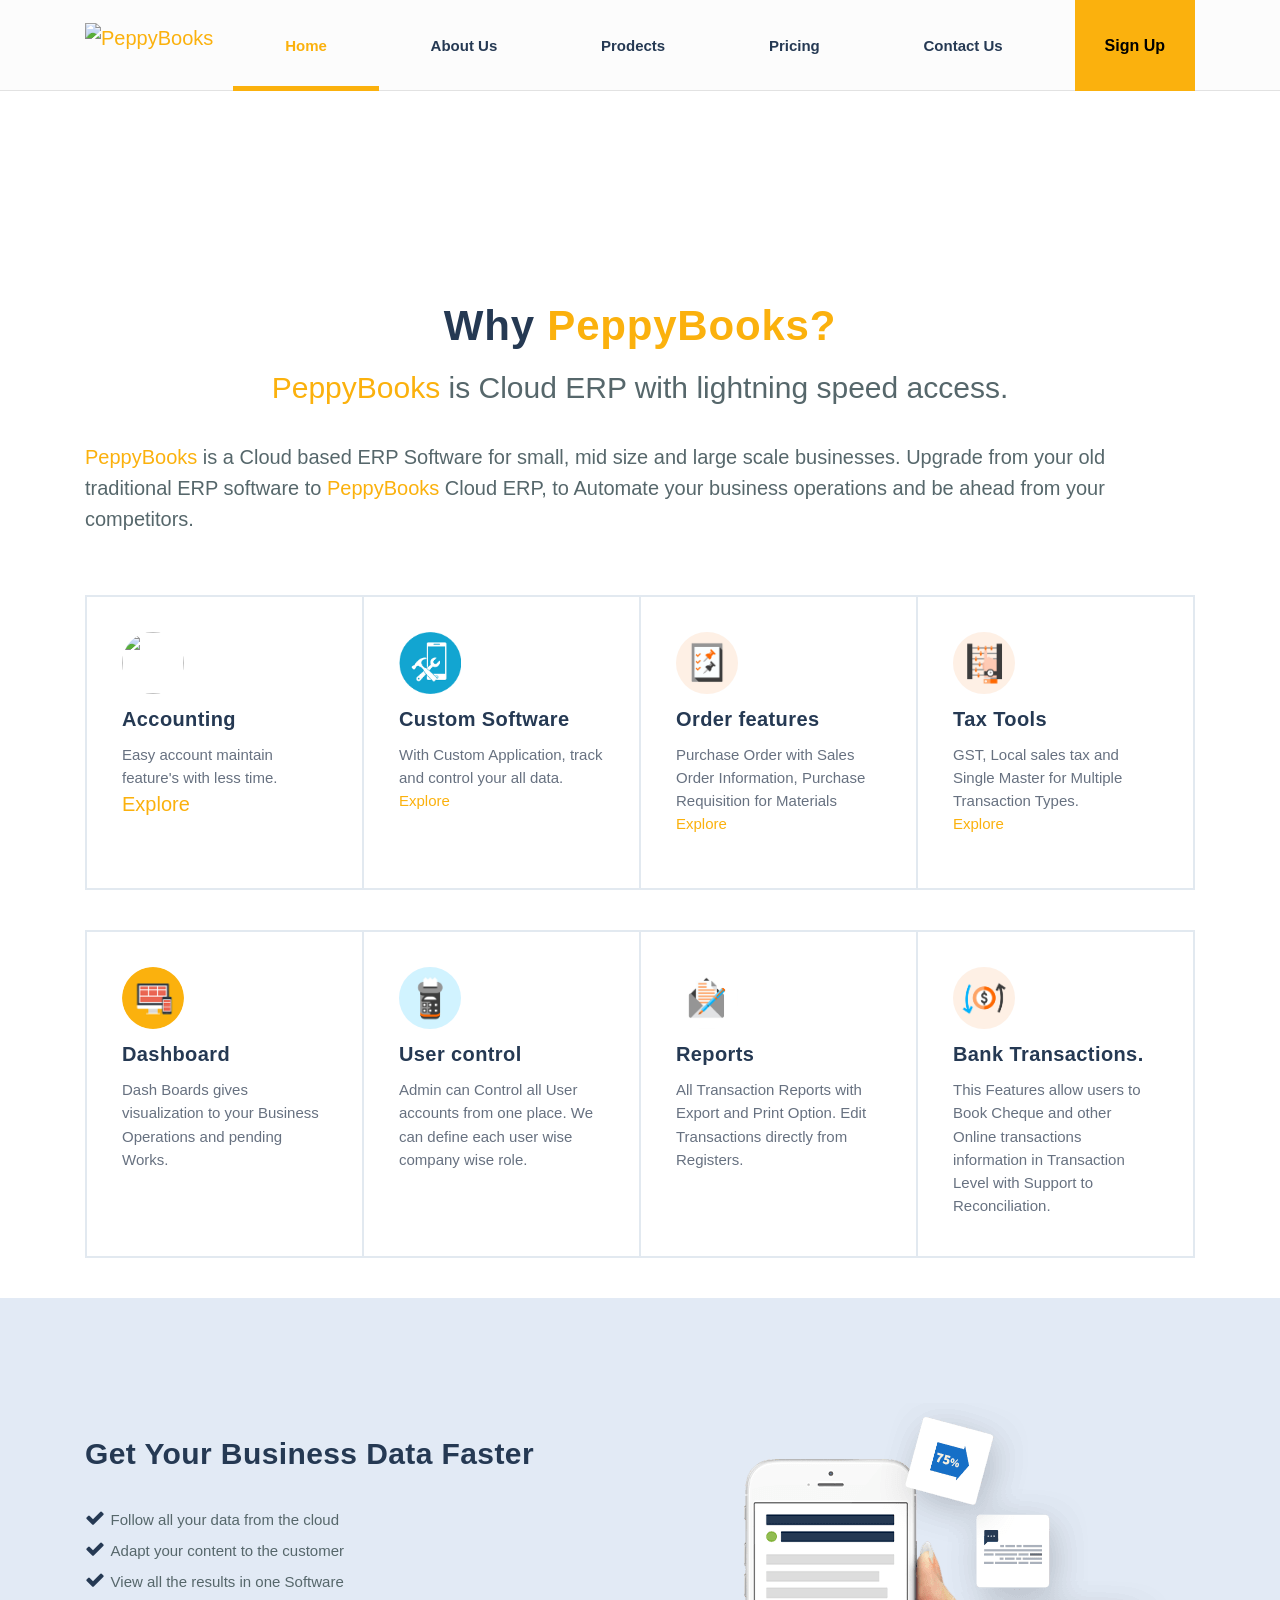
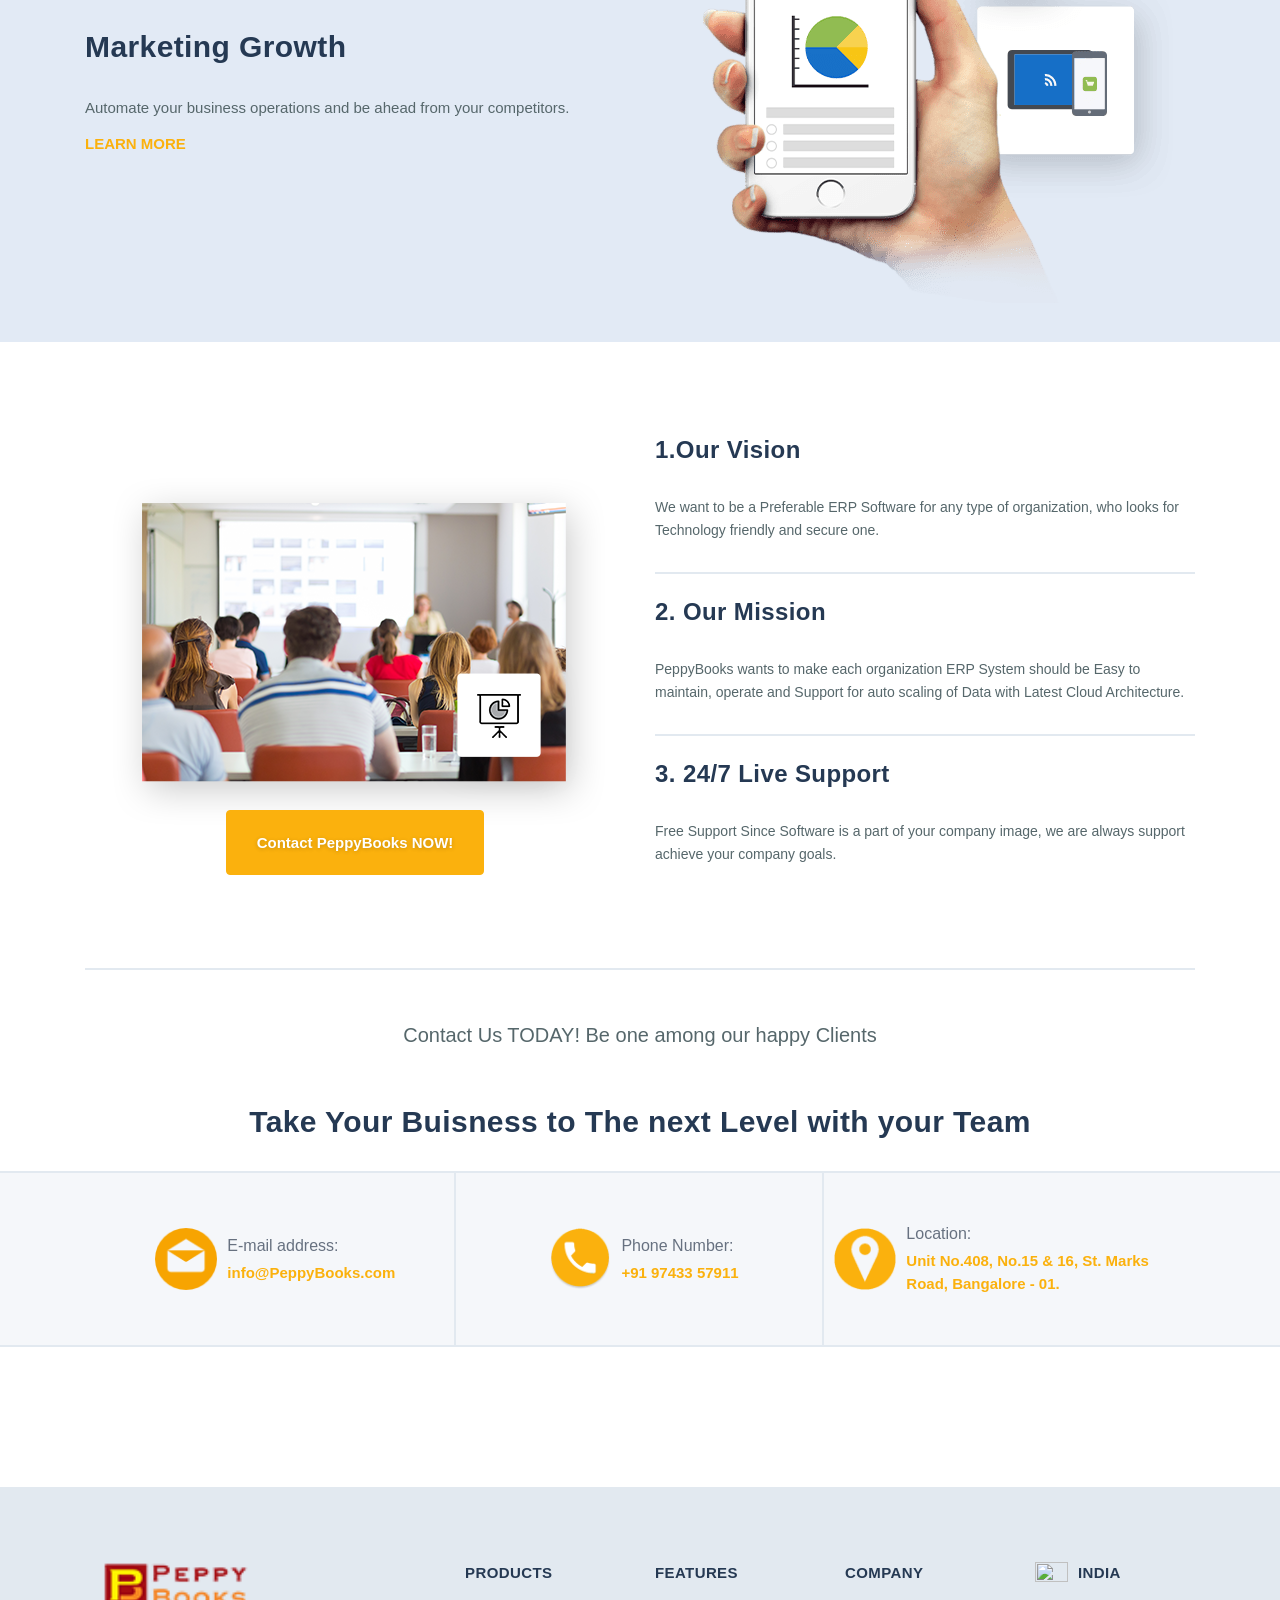
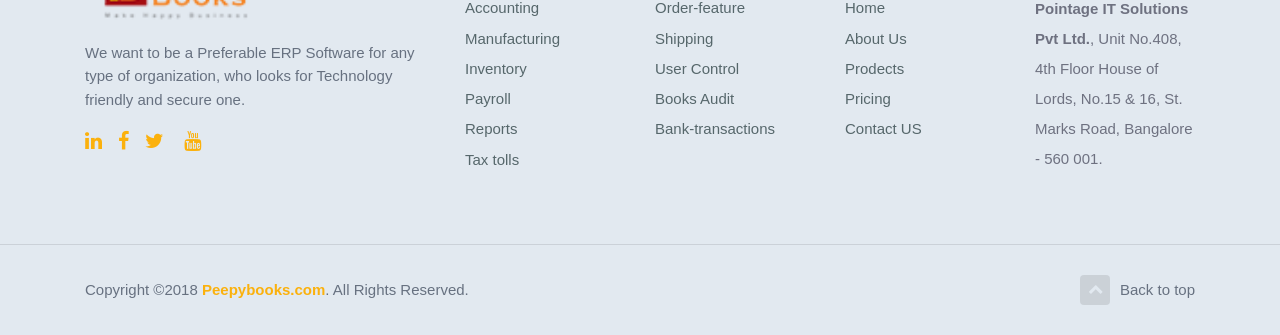
==== commit 50a4c897: "Update index.html" ====
--- a/index.html
+++ b/index.html
@@ -508,15 +508,15 @@
          }
       </style>
       <link rel='stylesheet' id='PeppyBooks-google-fonts-css' href='http://fonts.googleapis.com/css?family=Roboto%3A400%2C700%7CPoppins%3A700&amp;subset=latin' type='text/css' media='all' />
-      <link rel='stylesheet' id='pt-pb-style-css' href='assets/css/dist/style44e1.css?ver=0.4.0' type='text/css' media='all' />
-      <link rel='stylesheet' id='wp-featherlight-css' href='assets/css/wp-featherlight.min7359.css?ver=1.2.0' type='text/css' media='all' />
-      <script type='text/javascript' src='assets/js/jqueryb8ff.js?ver=1.12.4'></script>
-      <script type='text/javascript' src='assets/js/jquery-migrate.min330a.js?ver=1.4.1'></script>
-      <script type='text/javascript' src='assets/js/modernizr.custom.20170701.js'></script>
-      <link rel='https://api.w.org/' href='assets/json/index.html' />
+      <link rel='stylesheet' id='pt-pb-style-css' href='css/dist/style44e1.css?ver=0.4.0' type='text/css' media='all' />
+      <link rel='stylesheet' id='wp-featherlight-css' href='css/wp-featherlight.min7359.css?ver=1.2.0' type='text/css' media='all' />
+      <script type='text/javascript' src='js/jqueryb8ff.js?ver=1.12.4'></script>
+      <script type='text/javascript' src='js/jquery-migrate.min330a.js?ver=1.4.1'></script>
+      <script type='text/javascript' src='js/modernizr.custom.20170701.js'></script>
+      <link rel='https://api.w.org/' href='json/index.html' />
       <link rel="EditURI" type="application/rsd+xml" title="RSD" href="xmlrpc0db0.php?rsd" />
-      <link rel="wlwmanifest" type="application/wlwmanifest+xml" href="assets/wlwmanifest.xml" />
-      <link rel="alternate" type="application/json+oembed" href="assets/json/oembed/1.0/embed23b3.json?url=https%3A%2F%2Fdemo.proteusthemes.com%2FPeppyBooks%2F" />
+      <link rel="wlwmanifest" type="application/wlwmanifest+xml" href="wlwmanifest.xml" />
+      <link rel="alternate" type="application/json+oembed" href="json/oembed/1.0/embed23b3.json?url=https%3A%2F%2Fdemo.proteusthemes.com%2FPeppyBooks%2F" />
       <style type="text/css" media="all" id="siteorigin-panels-layouts-head">
          /* Layout 8 */
          #pgc-8-0-0,
@@ -894,7 +894,7 @@
                   </div>
                </div>
                 <div class="carousel-item">
-                  <img src="assets/images/banner2.jpg" sizes="100vw" alt="The Best Custom" class="carousel-item__slide-image">
+                  <img src="images/banner2.jpg" sizes="100vw" alt="The Best Custom" class="carousel-item__slide-image">
                   <div class="container">
 				  
                      <div class="pt-slick-carousel__content  js-pt-slick-carousel-captions">
@@ -905,7 +905,7 @@
                            <p><a class="btn  btn-primary" href="contact.html" target="_self"> Get started with peppybooks</a>
                            </p>
                         </div>
-                        <img class="carousel-item__video-play-button js-pt-slick-carousel-video-play-icon" src="assets/images/play_icon.svg" alt="Play button">
+                        <img class="carousel-item__video-play-button js-pt-slick-carousel-video-play-icon" src="images/play_icon.svg" alt="Play button">
                      </div>
 				
                   </div>
@@ -913,7 +913,7 @@
            
         
                <div class="carousel-item">
-                  <img src="assets/images/banner5.jpg" sizes="100vw" alt="The Best Custom" class="carousel-item__slide-image">
+                  <img src="images/banner5.jpg" sizes="100vw" alt="The Best Custom" class="carousel-item__slide-image">
                   <div class="container">
 				  
                      <div class="pt-slick-carousel__content  js-pt-slick-carousel-captions">
@@ -924,13 +924,13 @@
                            <p><a class="btn  btn-primary" href="contact.html" target="_self"> Get started with peppybooks</a>
                            </p>
                         </div>
-                        <img class="carousel-item__video-play-button js-pt-slick-carousel-video-play-icon" src="assets/images/play_icon.svg" alt="Play button">
+                        <img class="carousel-item__video-play-button js-pt-slick-carousel-video-play-icon" src="images/play_icon.svg" alt="Play button">
                      </div>
 				
                   </div>
                </div>
               <div class="carousel-item">
-                  <img src="assets/images/banner6.jpg" sizes="100vw" alt="The Best Custom" class="carousel-item__slide-image">
+                  <img src="images/banner6.jpg" sizes="100vw" alt="The Best Custom" class="carousel-item__slide-image">
                   <div class="container">
 				  
                      <div class="pt-slick-carousel__content  js-pt-slick-carousel-captions">
@@ -942,7 +942,7 @@
                            <p><a class="btn  btn-primary" href="contact.html" target="_self"> Get started with peppybooks</a>
                            </p>
                         </div>
-                        <img class="carousel-item__video-play-button js-pt-slick-carousel-video-play-icon" src="assets/images/play_icon.svg" alt="Play button">
+                        <img class="carousel-item__video-play-button js-pt-slick-carousel-video-play-icon" src="images/play_icon.svg" alt="Play button">
                      </div>
 				
                   </div>
@@ -993,7 +993,7 @@
                                  </p>
                               </div>
                               <div class="step">
-                                 <img src="assets/images/10/custom.png" style="width:62px;height:62px;">
+                                 <img src="images/10/custom.png" style="width:62px;height:62px;">
                                  <p class="h5  step__title">
                                     Custom Software 
                                  </p>
@@ -1002,7 +1002,7 @@
                                  </p>
                               </div>
                               <div class="step">
-                                 <img src="assets/imagess/icons/image012.jpg" style="width:62px;height:62px; border-radius:50%;">
+                                 <img src="imagess/icons/image012.jpg" style="width:62px;height:62px; border-radius:50%;">
                                  <p class="h5  step__title">
                                    Order features
                                  </p>
@@ -1011,7 +1011,7 @@
                                  </p>
                               </div>
                              <div class="step">
-                                 <img src="assets/imagess/icons/image015.jpg" style="width:62px;height:62px; border-radius:50%;">
+                                 <img src="imagess/icons/image015.jpg" style="width:62px;height:62px; border-radius:50%;">
                                  <p class="h5  step__title">
                                    Tax Tools
                                  </p>
@@ -1028,7 +1028,7 @@
                         <div id="panel-8-2-0-0" class="so-panel widget widget_pw_steps widget-steps panel-first-child panel-last-child" data-index="3">
                            <div class="steps">
                               <div class="step">
-                                 <img src="assets/images/10/digital.png" style="width:62px;height:62px; border-radius:50%;">
+                                 <img src="images/10/digital.png" style="width:62px;height:62px; border-radius:50%;">
                                  <p class="h5  step__title">
                                    Dashboard
                                  </p>
@@ -1037,7 +1037,7 @@
                                  </p>
                               </div>
                               <div class="step">
-                                 <img src="assets/imagess/icons/image020.jpg" style="width:62px;height:62px; border-radius:50%;">
+                                 <img src="imagess/icons/image020.jpg" style="width:62px;height:62px; border-radius:50%;">
                                  <p class="h5  step__title">
                                    User control
                                  </p>
@@ -1046,7 +1046,7 @@
                                  </p>
                               </div>
                               <div class="step">
-                                 <img src="assets/imagess/icons/image016.jpg" style="width:62px;height:62px; border-radius:50%;">
+                                 <img src="imagess/icons/image016.jpg" style="width:62px;height:62px; border-radius:50%;">
                                  <p class="h5  step__title">
                               Reports
                                  </p>
@@ -1055,7 +1055,7 @@
                                  </p>
                               </div>
                               <div class="step">
-                                 <img src="assets/imagess/icons/image018.jpg" style="width:62px;height:62px; border-radius:50%;">
+                                 <img src="imagess/icons/image018.jpg" style="width:62px;height:62px; border-radius:50%;">
                                  <p class="h5  step__title">
                                Bank Transactions.
                                  </p>
@@ -1094,7 +1094,7 @@
                            <div id="panel-8-3-1-0" class="so-panel widget widget_sow-editor panel-first-child panel-last-child" data-index="5">
                               <div class="so-widget-sow-editor so-widget-sow-editor-base">
                                  <div class="siteorigin-widget-tinymce textwidget">
-                                    <p><img class="wp-image-178 size-full aligncenter" src="assets/images/08/photo24-min.png"  alt="" width="500" height="500" />
+                                    <p><img class="wp-image-178 size-full aligncenter" src="images/08/photo24-min.png"  alt="" width="500" height="500" />
                                     </p>
                                  </div>
                               </div>
@@ -1111,7 +1111,7 @@
                               <div class="so-widget-sow-editor so-widget-sow-editor-base">
                                  <div class="siteorigin-widget-tinymce textwidget">
                                     <p style="text-align: center;">
-                                    <p><img class="aligncenter wp-image-204 size-full" src="assets/images/08/photo25.png"  alt="" width="500" height="356" data-lazy-sizes="(max-width: 500px) 100vw, 500px" />
+                                    <p><img class="aligncenter wp-image-204 size-full" src="images/08/photo25.png"  alt="" width="500" height="356" data-lazy-sizes="(max-width: 500px) 100vw, 500px" />
                                     </p>
                                  </div>
                               </div>
@@ -1183,7 +1183,7 @@
                            <div id="panel-8-12-0-0" class="so-panel widget widget_pw_icon_box widget-icon-box panel-first-child panel-last-child" data-index="24">
                               <div class="panel-widget-style panel-widget-style-for-8-12-0-0">
                                  <div class="icon-box">
-                                    <img src="assets/images/10/mail.png" style="width:62px;height:62px; margin:10px;">
+                                    <img src="images/10/mail.png" style="width:62px;height:62px; margin:10px;">
                                     <div class="icon-box__content">
                                        <p class="icon-box__title">E-mail address:</p>
                                        <p class="icon-box__subtitle"><a href="https://demo.PeppyBooks.com" class="__cf_email__">info@PeppyBooks.com</a></p>
@@ -1196,7 +1196,7 @@
                            <div id="panel-8-12-1-0" class="so-panel widget widget_pw_icon_box widget-icon-box panel-first-child panel-last-child" data-index="25">
                               <div class="panel-widget-style panel-widget-style-for-8-12-1-0">
                                  <div class="icon-box">
-                                    <img src="assets/images/10/call.png" style="width:62px;height:62px;  margin:10px;">
+                                    <img src="images/10/call.png" style="width:62px;height:62px;  margin:10px;">
                                     <div class="icon-box__content">
                                        <p class="icon-box__title">Phone Number:</p>
                                        <p class="icon-box__subtitle" style="color:#FBB10D ">+91 97433 57911</p>
@@ -1209,7 +1209,7 @@
                            <div id="panel-8-12-2-0" class="so-panel widget widget_pw_icon_box widget-icon-box panel-first-child panel-last-child" data-index="26">
                               <div class="panel-widget-style panel-widget-style-for-8-12-2-0">
                                  <div class="icon-box">
-                                    <img src="assets/images/10/address.png" style="width:62px;height:62px;  margin:10px;">
+                                    <img src="images/10/address.png" style="width:62px;height:62px;  margin:10px;">
                                     <div class="icon-box__content">
                                        <p class="icon-box__title">Location:</p>
                                        <p class="icon-box__subtitle" style="color:#FBB10D ">Unit No.408,
@@ -1234,8 +1234,8 @@
                      <div class="col-xs-12  col-lg-4">
                         <div class="widget  widget_text">
                            <div class="textwidget">
-                              <p><img src="assets/imagess/logo.png" alt="Footer logo" style="width:180px;" />
-                              <noscript><img src="assets/images/10/footer-logo.png" alt="Footer logo" style="width:200px;" /></noscript>
+                              <p><img src="imagess/logo.png" alt="Footer logo" style="width:180px;" />
+                              <noscript><img src="images/10/footer-logo.png" alt="Footer logo" style="width:200px;" /></noscript>
                               </p>
                               <p>We want to be a Preferable ERP Software for any type of organization, who looks for Technology friendly and secure one.</p>
                               <p><a class="icon-container" href="#" target="_blank"><span class="fa  fa-linkedin" style="color:;"></span></a><a class="icon-container" href=https://www.facebook.com/PeppyBooks-157366361434457 target="_blank"><span class="fa  fa-facebook" style="color:;"></span></a><a class="icon-container" href="https://twitter.com/peppybooks" target="_blank"><span class="fa  fa-twitter" style="color:;"></span></a>
@@ -1292,7 +1292,7 @@
                         <div class="widget  widget_sow-editor">
                            <div class="so-widget-sow-editor so-widget-sow-editor-base">
                               <div class="siteorigin-widget-tinymce textwidget">
-                                 <img class="size-full wp-image-2491 alignleft" style="margin: 0 10px 0 0;" src="assets/images/10/flag2.jpg" alt="" width="33" height="20" />
+                                 <img class="size-full wp-image-2491 alignleft" style="margin: 0 10px 0 0;" src="images/10/flag2.jpg" alt="" width="33" height="20" />
                                  <h6 id="footer_city">INDIA</h6>
                                  <p id="footer_address"><span style="color: #FBB10D;"></span><b> Pointage IT Solutions Pvt Ltd.</b>, Unit No.408, 4th Floor 
                                     House of Lords,
--- a/css/wp-featherlight.min7359.css
+++ b/css/wp-featherlight.min7359.css
@@ -0,0 +1 @@
+.featherlight{background:0 0;bottom:0;cursor:-webkit-zoom-out;cursor:-moz-zoom-out;cursor:zoom-out;display:none;font-family:"Helvetica Neue",Helvetica,Arial,sans-serif;left:0;position:fixed;right:0;text-align:center;top:0;white-space:nowrap;z-index:2147483647}.featherlight *{-webkit-box-sizing:border-box;-moz-box-sizing:border-box;box-sizing:border-box}.featherlight:last-of-type{background:rgba(0,0,0,.9)}.featherlight::before{content:"";display:inline-block;height:100%;margin-right:-.25em;vertical-align:middle}.featherlight .featherlight-content{-webkit-animation:fadein .5s;animation:fadein .5s;background:#000;border:0;cursor:auto;display:inline-block;max-height:80%;max-width:90%;min-width:inherit;overflow:visible;padding:0;position:relative;text-align:left;vertical-align:middle;white-space:normal}@media screen and (min-width:980px){.featherlight .featherlight-content{max-height:90%}}.featherlight .featherlight-content .caption{color:#fff;font-size:16px;font-weight:lighter;line-height:1.25;max-width:100%;overflow:hidden;position:absolute;text-align:left;text-overflow:ellipsis;white-space:nowrap}.featherlight .featherlight-content .caption:focus,.featherlight .featherlight-content .caption:hover{overflow:visible;white-space:normal}.featherlight .featherlight-inner{-webkit-animation:fadein .5s;animation:fadein .5s;display:block}.featherlight button{-webkit-appearance:button;font-family:sans-serif;font-size:100%;line-height:1.15;margin:0;overflow:visible;text-transform:none}.featherlight button::-moz-focus-inner{border-style:none;padding:0}.featherlight .featherlight-close-icon{background-color:transparent;background-image:url(data:image/svg+xml,%3Csvg%20xmlns%3D%22http%3A//www.w3.org/2000/svg%22%20viewBox%3D%220%200%2024%2024%22%3E%0A%09%3Cpath%20fill%3D%22%23fff%22%20d%3D%22M21%204.41L19.59%203%2012%2010.59%204.41%203%203%204.41%2010.59%2012%203%2019.59%204.41%2021%2012%2013.41%2019.59%2021%2021%2019.59%2013.41%2012%2021%204.41z%22/%3E%0A%3C/svg%3E);background-position:center;background-repeat:no-repeat;-webkit-background-size:100% auto;background-size:100% auto;border:0;cursor:pointer;display:block;height:30px;opacity:.6;overflow:hidden;padding:0;position:fixed;right:25px;text-align:center;text-indent:100%;top:25px;white-space:nowrap;width:30px;z-index:9999}.featherlight .featherlight-close-icon:focus,.featherlight .featherlight-close-icon:hover{opacity:1}.featherlight .featherlight-image{max-width:100%}.featherlight iframe{border:0}[data-featherlight] img{cursor:-webkit-zoom-in;cursor:-moz-zoom-in;cursor:zoom-in}.featherlight-iframe .featherlight-content{border-bottom:0;-webkit-overflow-scrolling:touch;overflow-y:scroll;padding:0}@-webkit-keyframes featherlightLoader{0%{-webkit-transform:rotate(0);transform:rotate(0)}100%{-webkit-transform:rotate(360deg);transform:rotate(360deg)}}@keyframes featherlightLoader{0%{-webkit-transform:rotate(0);transform:rotate(0)}100%{-webkit-transform:rotate(360deg);transform:rotate(360deg)}}@-webkit-keyframes fadein{from{opacity:0}to{opacity:1}}@keyframes fadein{from{opacity:0}to{opacity:1}}.featherlight-loading .featherlight-content{-webkit-animation:featherlightLoader 1s infinite linear;animation:featherlightLoader 1s infinite linear;background:0 0;border:8px solid #909090;border-left-color:#fff;font-size:10px}.featherlight-loading .featherlight-content,.featherlight-loading .featherlight-content::after{-webkit-border-radius:50%;border-radius:50%;height:10em;width:10em}.featherlight-loading .featherlight-close,.featherlight-loading .featherlight-inner{display:none}.featherlight-next,.featherlight-previous{background-color:transparent;background-repeat:no-repeat;-webkit-background-size:100% auto;background-size:100% auto;cursor:pointer;display:block;height:60px;margin-top:-30px;opacity:.4;overflow:hidden;position:fixed;text-indent:100%;top:50%;-webkit-user-select:none;-moz-user-select:none;-ms-user-select:none;user-select:none;white-space:nowrap;width:60px}.featherlight-next span,.featherlight-previous span{display:none}.featherlight-next:focus,.featherlight-next:hover,.featherlight-previous:focus,.featherlight-previous:hover{opacity:1}.featherlight-next{background-image:url(data:image/svg+xml,%3Csvg%20xmlns%3D%22http%3A//www.w3.org/2000/svg%22%20viewBox%3D%220%200%2024%2024%22%3E%0A%09%3Cpath%20fill%3D%22%23fff%22%20d%3D%22M8.59%2016.59L13.17%2012%208.59%207.41%2010%206l6%206-6%206-1.41-1.41z%22/%3E%0A%3C/svg%3E);background-position:0 0;right:10px}.featherlight-previous{background-image:url(data:image/svg+xml,%3Csvg%20xmlns%3D%22http%3A//www.w3.org/2000/svg%22%20viewBox%3D%220%200%2024%2024%22%3E%0A%09%3Cpath%20fill%3D%22%23fff%22%20d%3D%22M15.41%207.41L10.83%2012l4.58%204.59L14%2018l-6-6%206-6%201.41%201.41z%22/%3E%0A%3C/svg%3E);background-position:-5px 0;left:10px}.featherlight-loading .featherlight-next,.featherlight-loading .featherlight-previous{display:none}
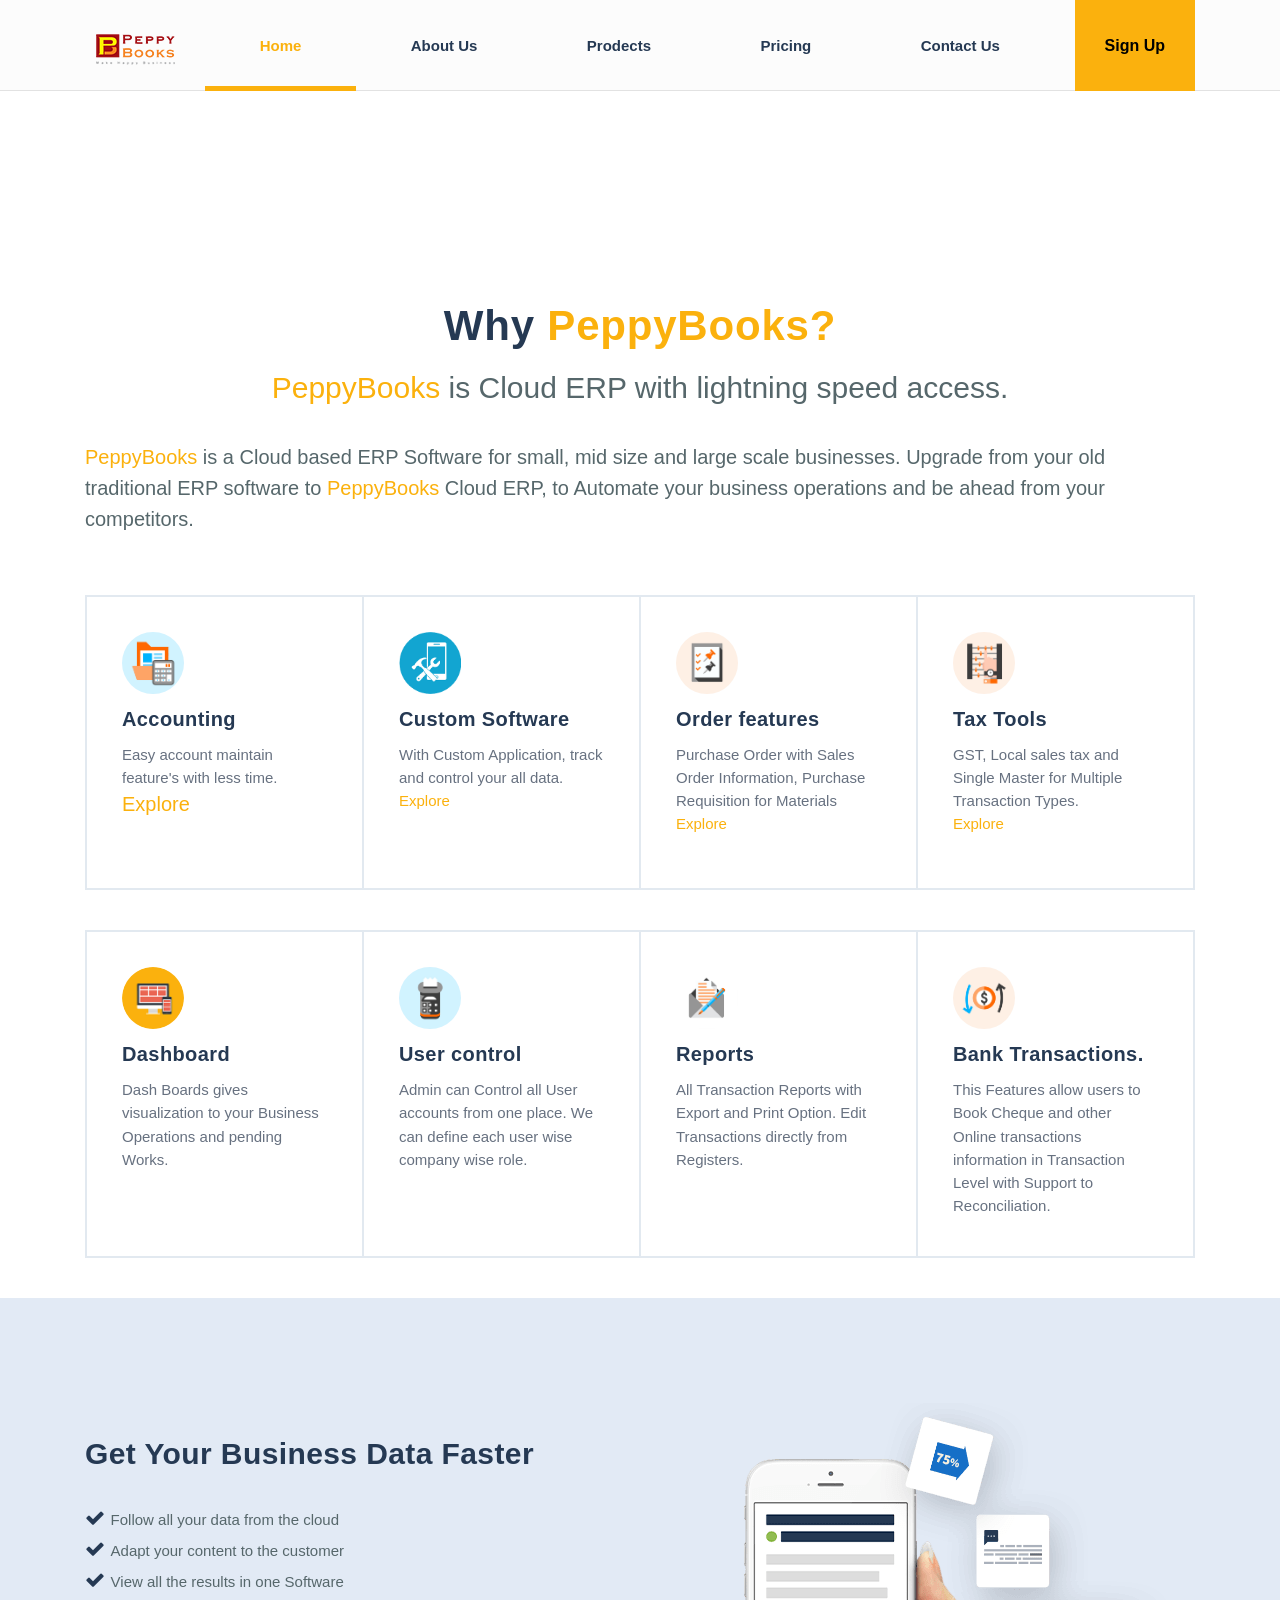
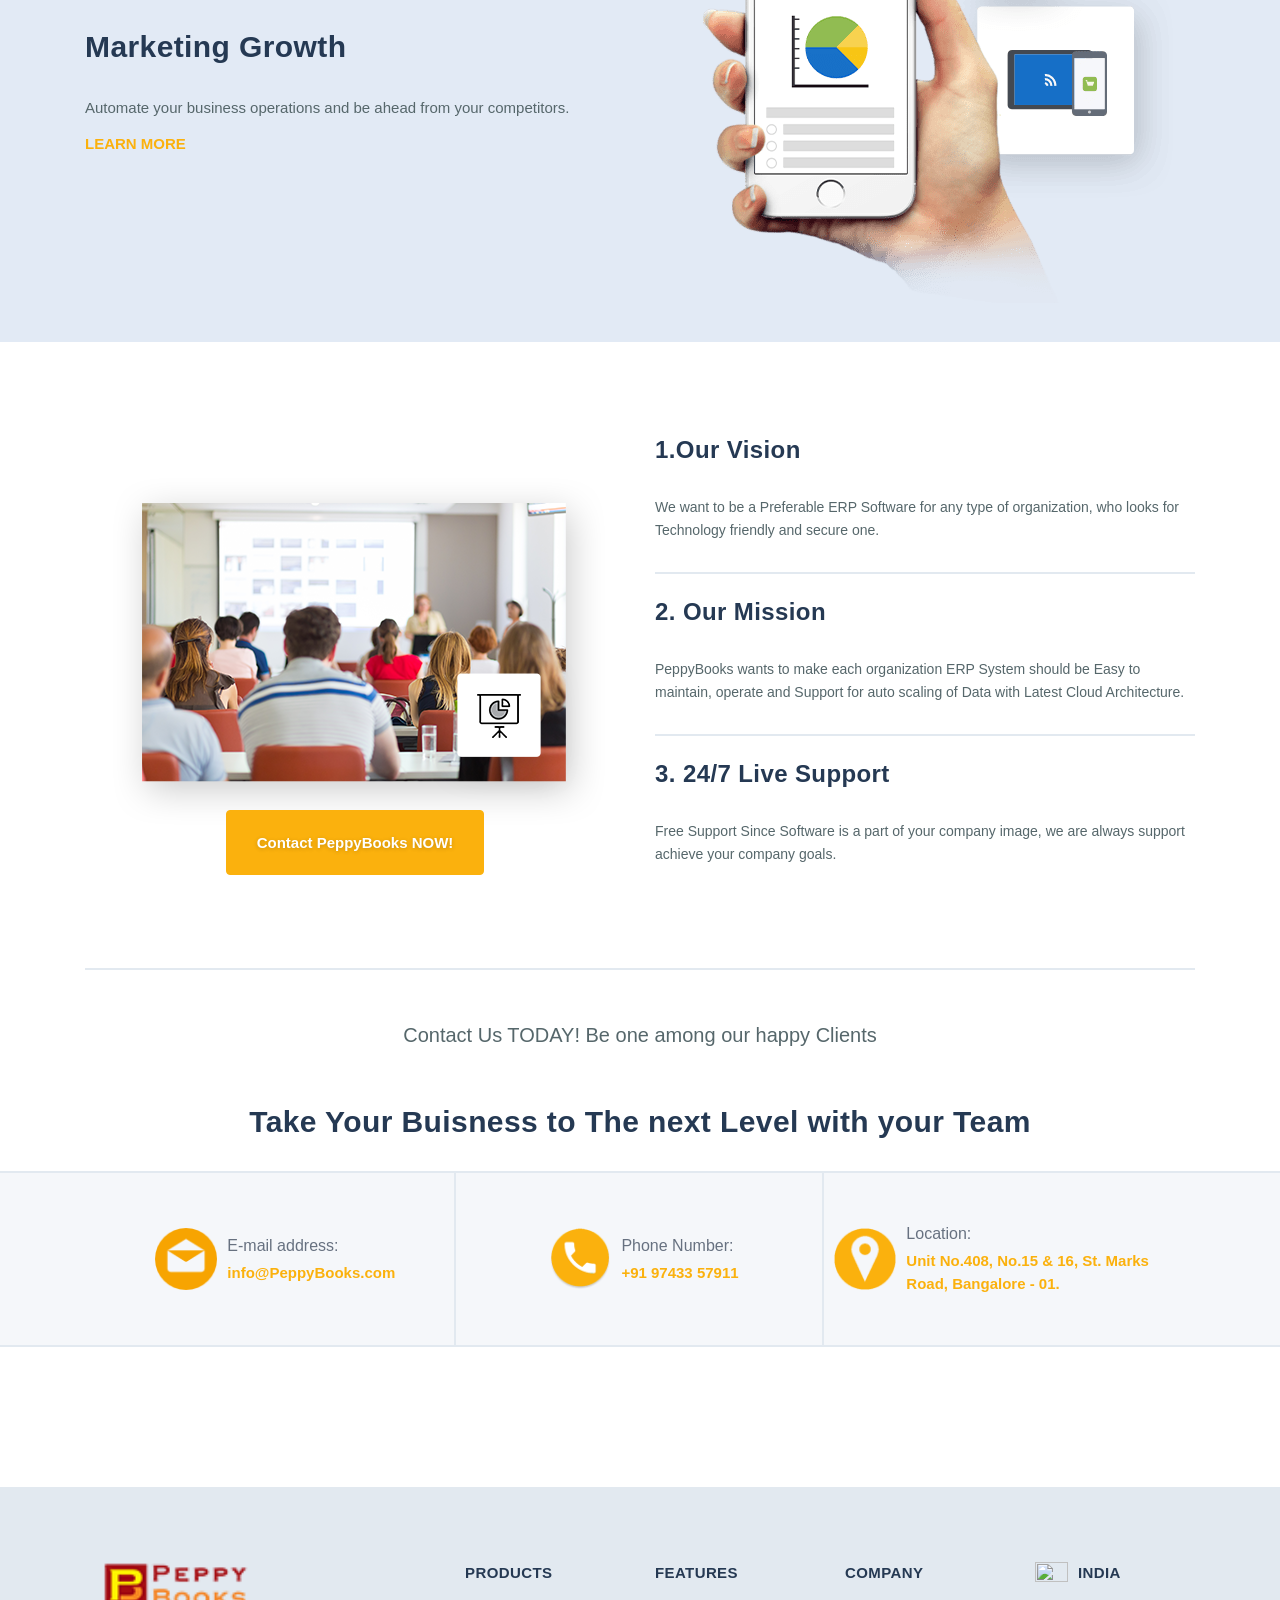
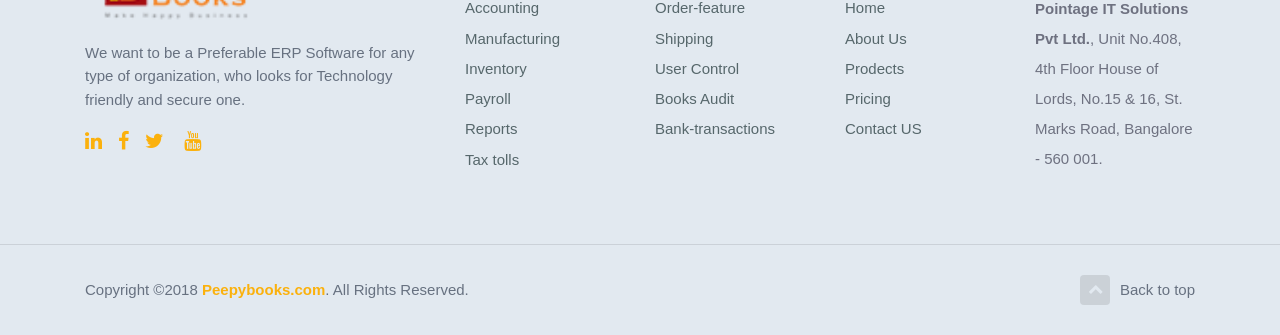
==== commit e10d2554: "Update index.html" ====
--- a/index.html
+++ b/index.html
@@ -853,7 +853,7 @@
                <div class="container">
                   <div class="header">
                      <a class="header__logo  header__logo--image" href="index.html">
-                     <img src="assets/imagess/logo.png" alt="PeppyBooks" class="img-fluid" width="245" height="100" style="padding-bottom: 32px;" />
+                     <img src="imagess/logo.png" alt="PeppyBooks" class="img-fluid" width="245" height="100" style="padding-bottom: 32px;" />
                      </a>
                      <button class="btn  btn-primary  header__navbar-toggler  d-lg-none  js-sticky-mobile-option" type="button" data-toggle="collapse" data-target="#PeppyBooks-main-navigation" aria-controls="PeppyBooks-main-navigation" aria-expanded="false" aria-label="Toggle navigation"><i class="fa  fa-bars  hamburger"></i> <span>MENU</span></button>
                      <nav class="header__main-navigation  collapse  js-sticky-desktop-option" id="PeppyBooks-main-navigation" aria-label="Quick Links">
@@ -877,7 +877,7 @@
          <div class="pt-slick-carousel">
             <div class="pt-slick-carousel__slides  js-pt-slick-carousel-initialize-slides  pt-slick-carousel__slides--with-captions" data-slick='{"autoplay":true,"autoplaySpeed":5000,"fade":false,"dots":false,"arrows":true,"adaptiveHeight":false,"speed":600,"prevArrow":"<button type=\"button\" class=\"slick-prev  slick-arrow\"><span class=\"screen-reader-text\">Previous<\/span><i class=\"fa fa-chevron-left\" aria-hidden=\"true\"><\/i><\/button>","nextArrow":"<button type=\"button\" class=\"slick-next  slick-arrow\"><span class=\"screen-reader-text\">Next<\/span><i class=\"fa fa-chevron-right\" aria-hidden=\"true\"><\/i><\/button>","appendArrows":".js-pt-slick-carousel-navigation","appendDots":".js-pt-slick-carousel-navigation","responsive":[{"breakpoint":992,"settings":{"dots":false,"appendArrows":".js-pt-slick-carousel-initialize-slides"}}]}'>
                  <div class="carousel-item">
-                  <img src="assets/images/banner4.jpg" sizes="100vw" alt="The Best Custom" class="carousel-item__slide-image">
+                  <img src="images/banner4.jpg" sizes="100vw" alt="The Best Custom" class="carousel-item__slide-image">
                   <div class="container">
 				  
                      <div class="pt-slick-carousel__content  js-pt-slick-carousel-captions">
@@ -888,7 +888,7 @@
                            <p><a class="btn  btn-primary" href="contact.html" target="_self"> Get started with peppybooks</a>
                            </p>
                         </div>
-                        <img class="carousel-item__video-play-button js-pt-slick-carousel-video-play-icon" src="assets/images/play_icon.svg" alt="Play button">
+                        <img class="carousel-item__video-play-button js-pt-slick-carousel-video-play-icon" src="images/play_icon.svg" alt="Play button">
                      </div>
 				
                   </div>
@@ -984,7 +984,7 @@
                         <div id="panel-8-2-0-0" class="so-panel widget widget_pw_steps widget-steps panel-first-child panel-last-child" data-index="3">
                            <div class="steps">
                               <div class="step">
-                                 <img src="assets/imagess/icons/image01.jpg" style="width:62px;height:62px; border-radius:50%;">
+                                 <img src="imagess/icons/image01.jpg" style="width:62px;height:62px; border-radius:50%;">
                                  <p class="h5  step__title">
                                     Accounting
                                  </p>
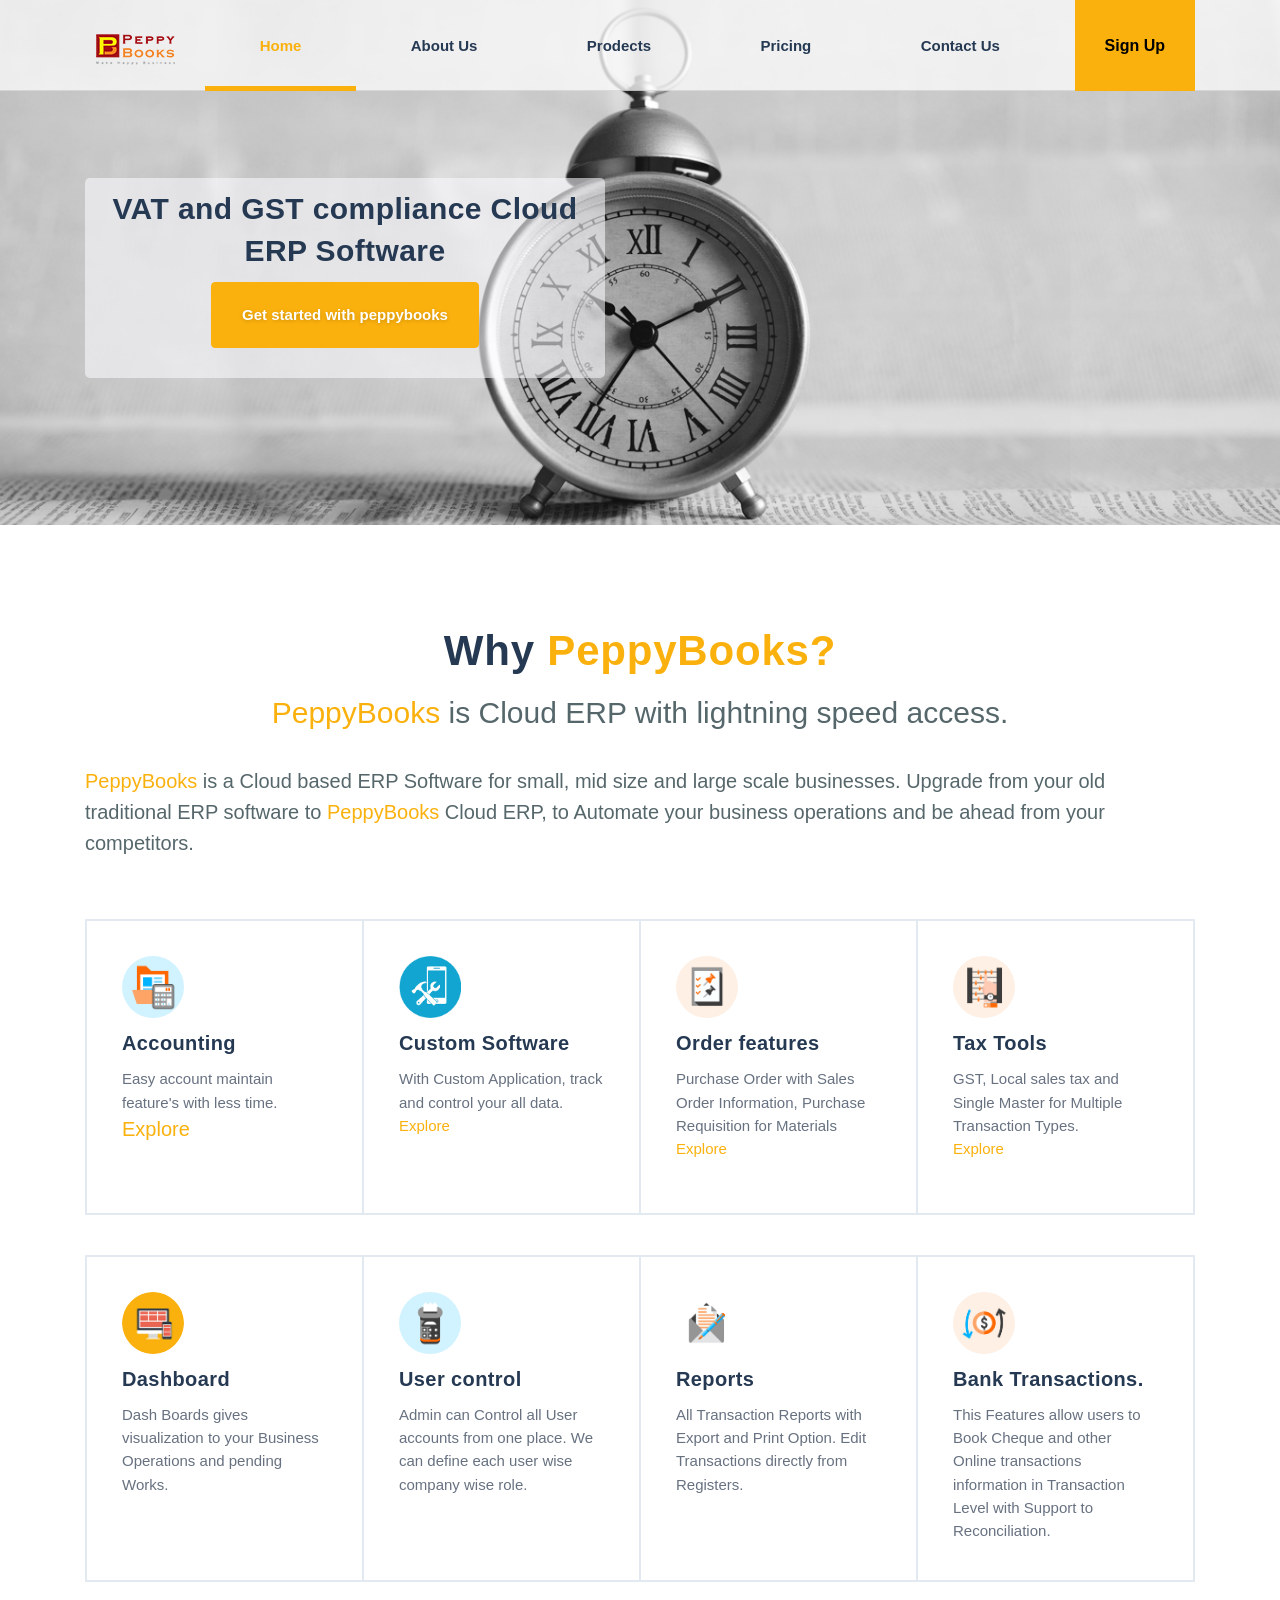
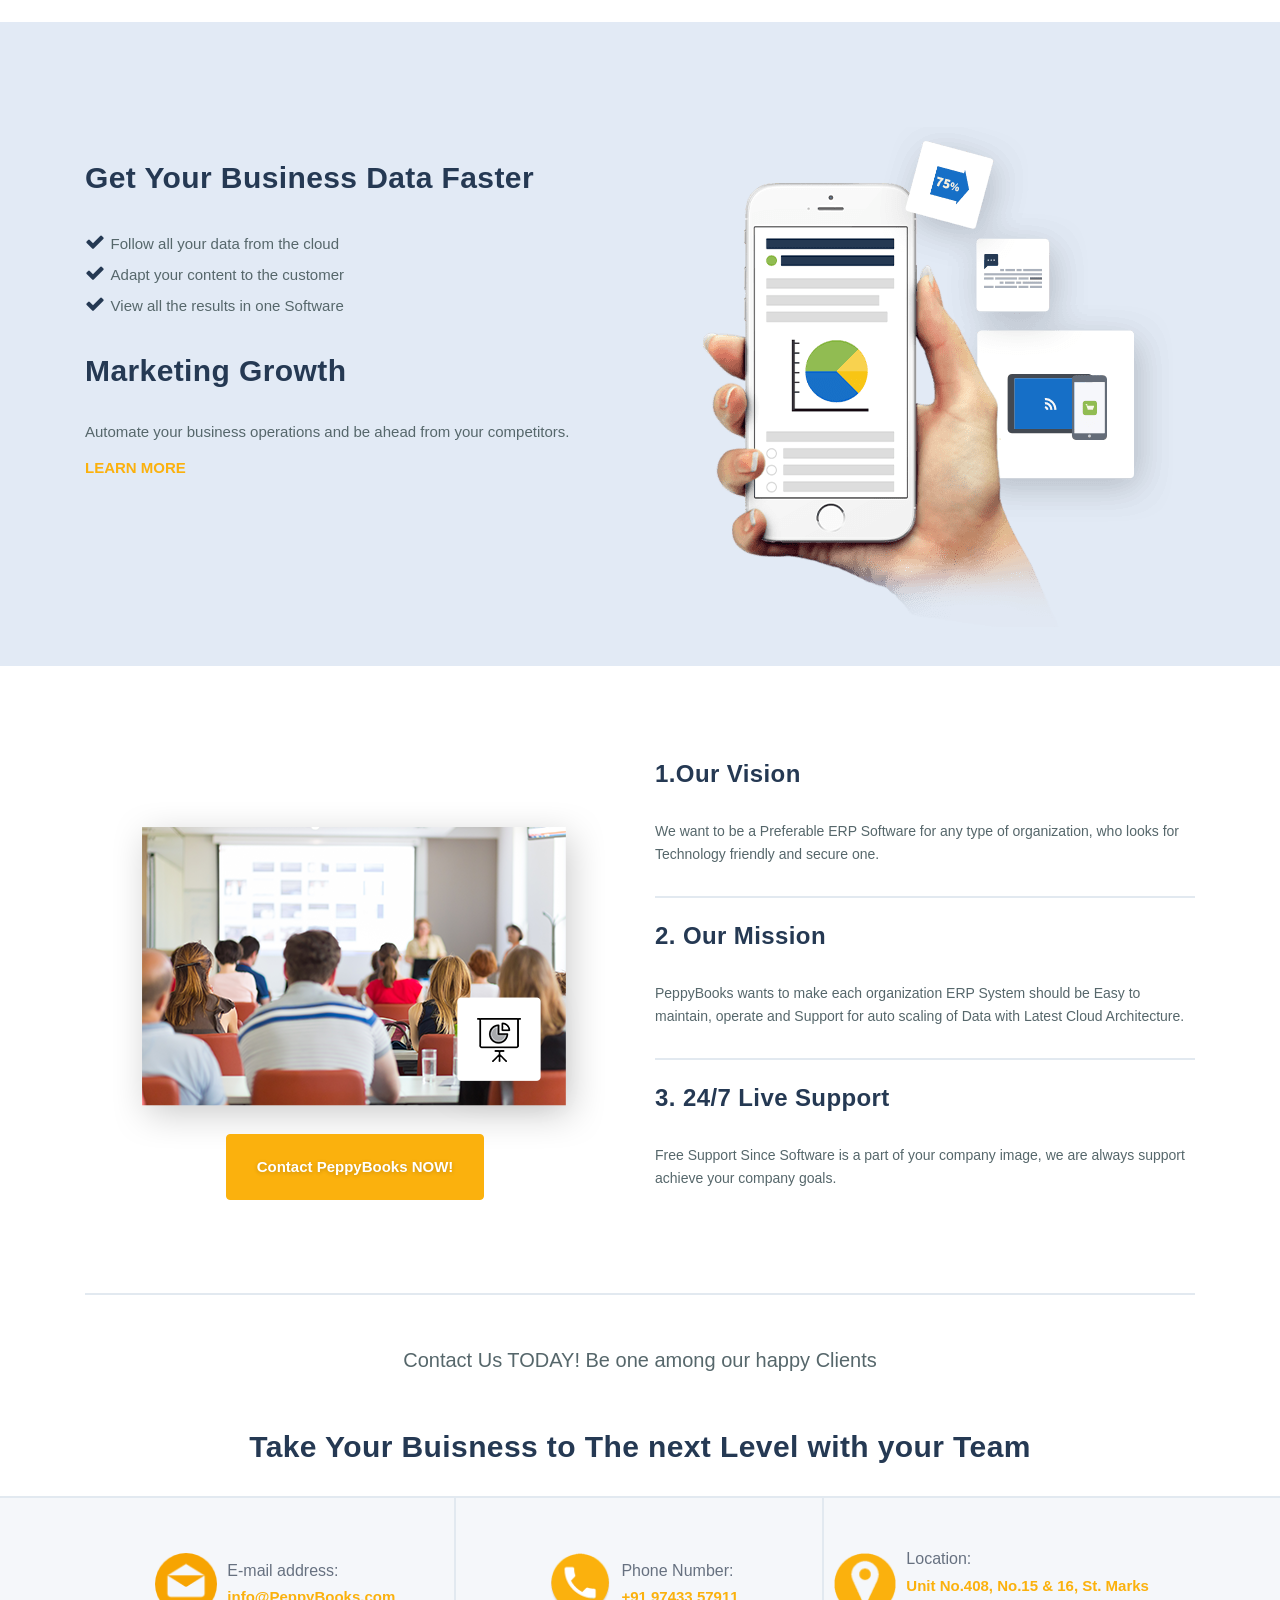
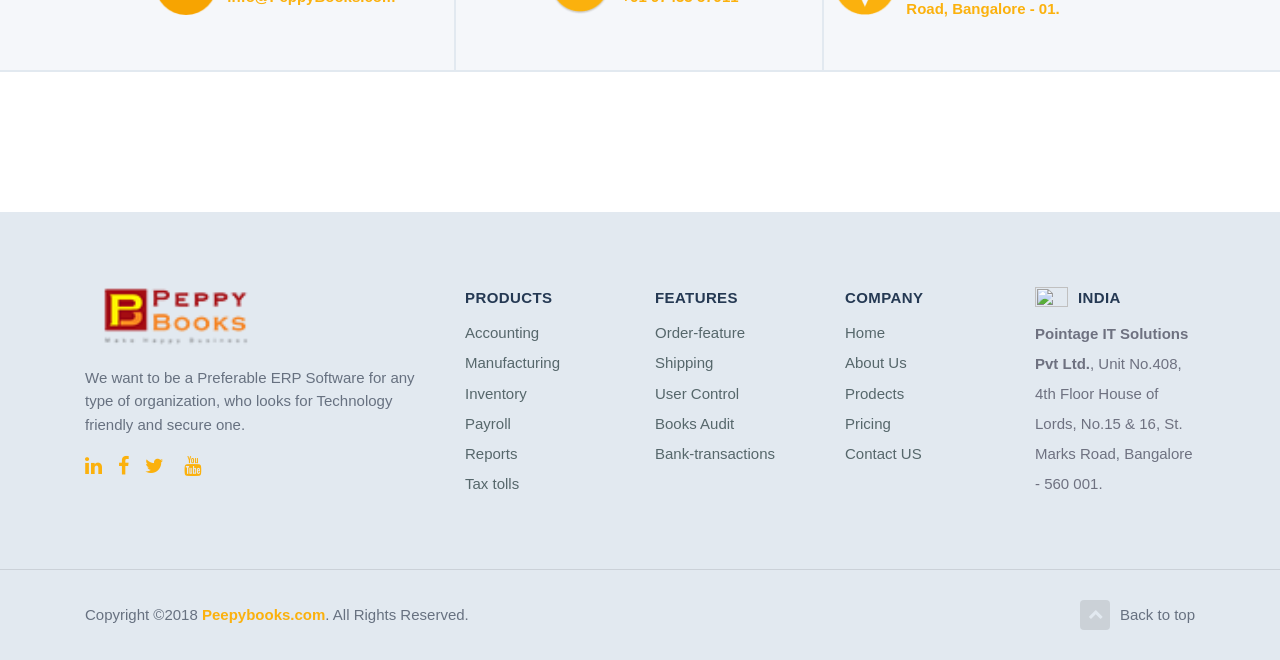
==== commit 72c68ce0: "Update index.html" ====
--- a/index.html
+++ b/index.html
@@ -648,7 +648,7 @@
          }
          #pg-8-3> .panel-row-style {
          background-color: #e2eaf5;
-         background-image: url(assets/images/09/background3-min.png);
+         background-image: url(images/09/background3-min.png);
          background-position: center center;
          background-repeat: no-repeat;
          padding: 105px 0px 0px 0px
@@ -657,7 +657,7 @@
          padding: 30px 0px 0px 0px
          }
          #pg-8-4> .panel-row-style {
-         background-image: url(assets/images/09/background2-min.jpg);
+         background-image: url(images/09/background2-min.jpg);
          background-position: center center;
          background-repeat: no-repeat;
          padding: 120px 0px 90px 0px;
@@ -667,7 +667,7 @@
          margin-top: -20px
          }
          #pg-8-5> .panel-row-style {
-         background-image: url(assets/images/08/backgorund4-min.png);
+         background-image: url(images/08/backgorund4-min.png);
          background-position: center center;
          background-repeat: no-repeat;
          padding: 90px 0px 73px 0px
@@ -1320,22 +1320,22 @@
          </footer>
       </div>
       <div class="pt-pb__reopen  js-pt-pb-show" title="Show Preview Bar"></div>
-      <script type='text/javascript' src='assets/js/frontend/add-to-cart.mine1e3.js?ver=3.2.4'></script>
-      <script type='text/javascript' src='assets/js/jquery-blockui/jquery.blockUI.min44fd.js?ver=2.70'></script>
-      <script type='text/javascript' src='assets/js/js.cookie.min6b25.js?ver=2.1.4'></script>
+      <script type='text/javascript' src='js/frontend/add-to-cart.mine1e3.js?ver=3.2.4'></script>
+      <script type='text/javascript' src='js/jquery-blockui/jquery.blockUI.min44fd.js?ver=2.70'></script>
+      <script type='text/javascript' src='js/js.cookie.min6b25.js?ver=2.1.4'></script>
     
       <script type='text/javascript' src='wp-content/plugins/woocommerce/assets/js/frontend/woocommerce.mine1e3.js?ver=3.2.4'></script>
      
-      <script type='text/javascript' src='assets/js/cart-fragments.mine1e3.js?ver=3.2.4'></script>
-      <script type='text/javascript' src='assets/js/underscore.min4511.js?ver=1.8.3'></script>
+      <script type='text/javascript' src='js/cart-fragments.mine1e3.js?ver=3.2.4'></script>
+      <script type='text/javascript' src='js/underscore.min4511.js?ver=1.8.3'></script>
    
-      <script type='text/javascript' src='assets/js/build2fca.js?ver=1.4.0'></script>
-      <script type='text/javascript' src='assets/images/wai-aria.js'></script>
-      <script type='text/javascript' src='assets/js/main44e1.js?ver=0.4.0'></script>
-      <script type='text/javascript' src='assets/js/wpFeatherlight.pkgd.min7359.js?ver=1.2.0'></script>
-      <script type='text/javascript' src='assets/js/wp-embed.min5859.js?ver=4.9.1'></script>
+      <script type='text/javascript' src='js/build2fca.js?ver=1.4.0'></script>
+      <script type='text/javascript' src='images/wai-aria.js'></script>
+      <script type='text/javascript' src='js/main44e1.js?ver=0.4.0'></script>
+      <script type='text/javascript' src='js/wpFeatherlight.pkgd.min7359.js?ver=1.2.0'></script>
+      <script type='text/javascript' src='js/wp-embed.min5859.js?ver=4.9.1'></script>
       
-      <script type='text/javascript' src='assets/js/styling-2515.min737b.js?ver=2.5.15'></script>
+      <script type='text/javascript' src='js/styling-2515.min737b.js?ver=2.5.15'></script>
 
    </body>
 </html>
